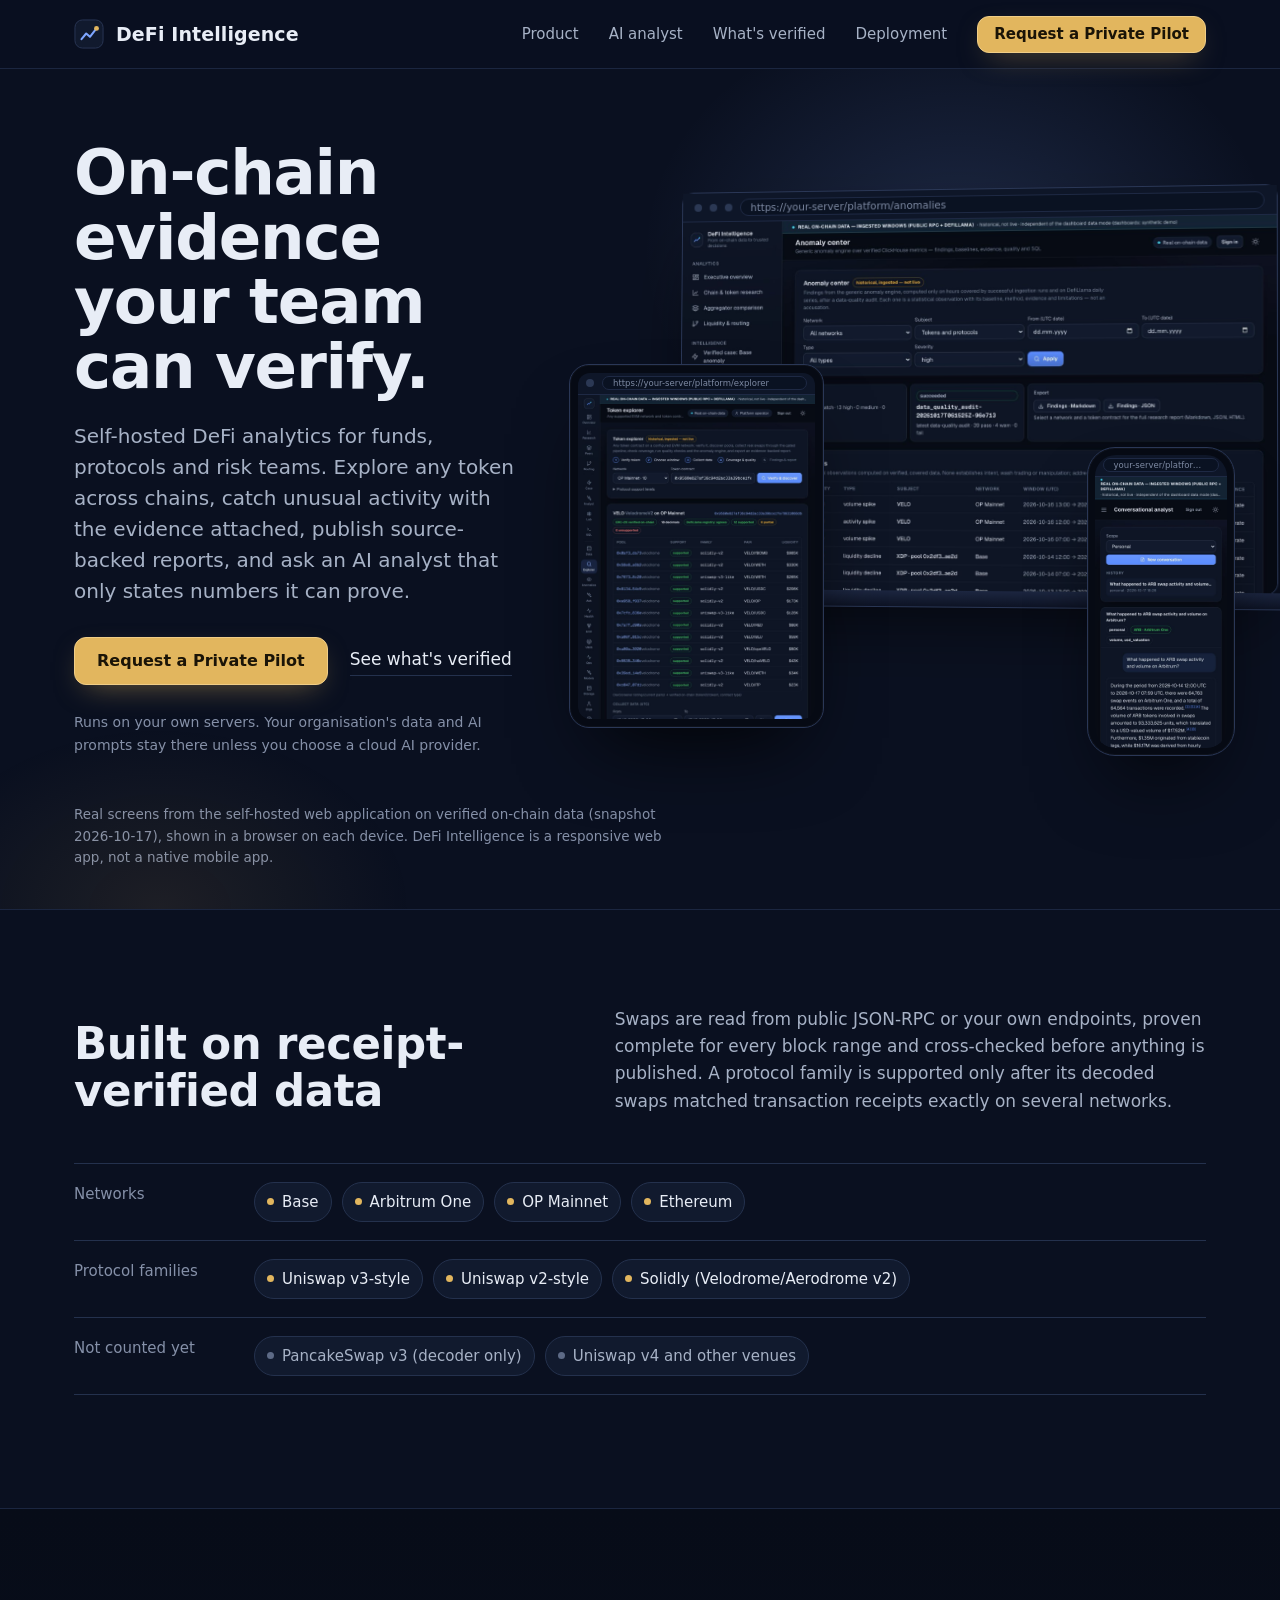
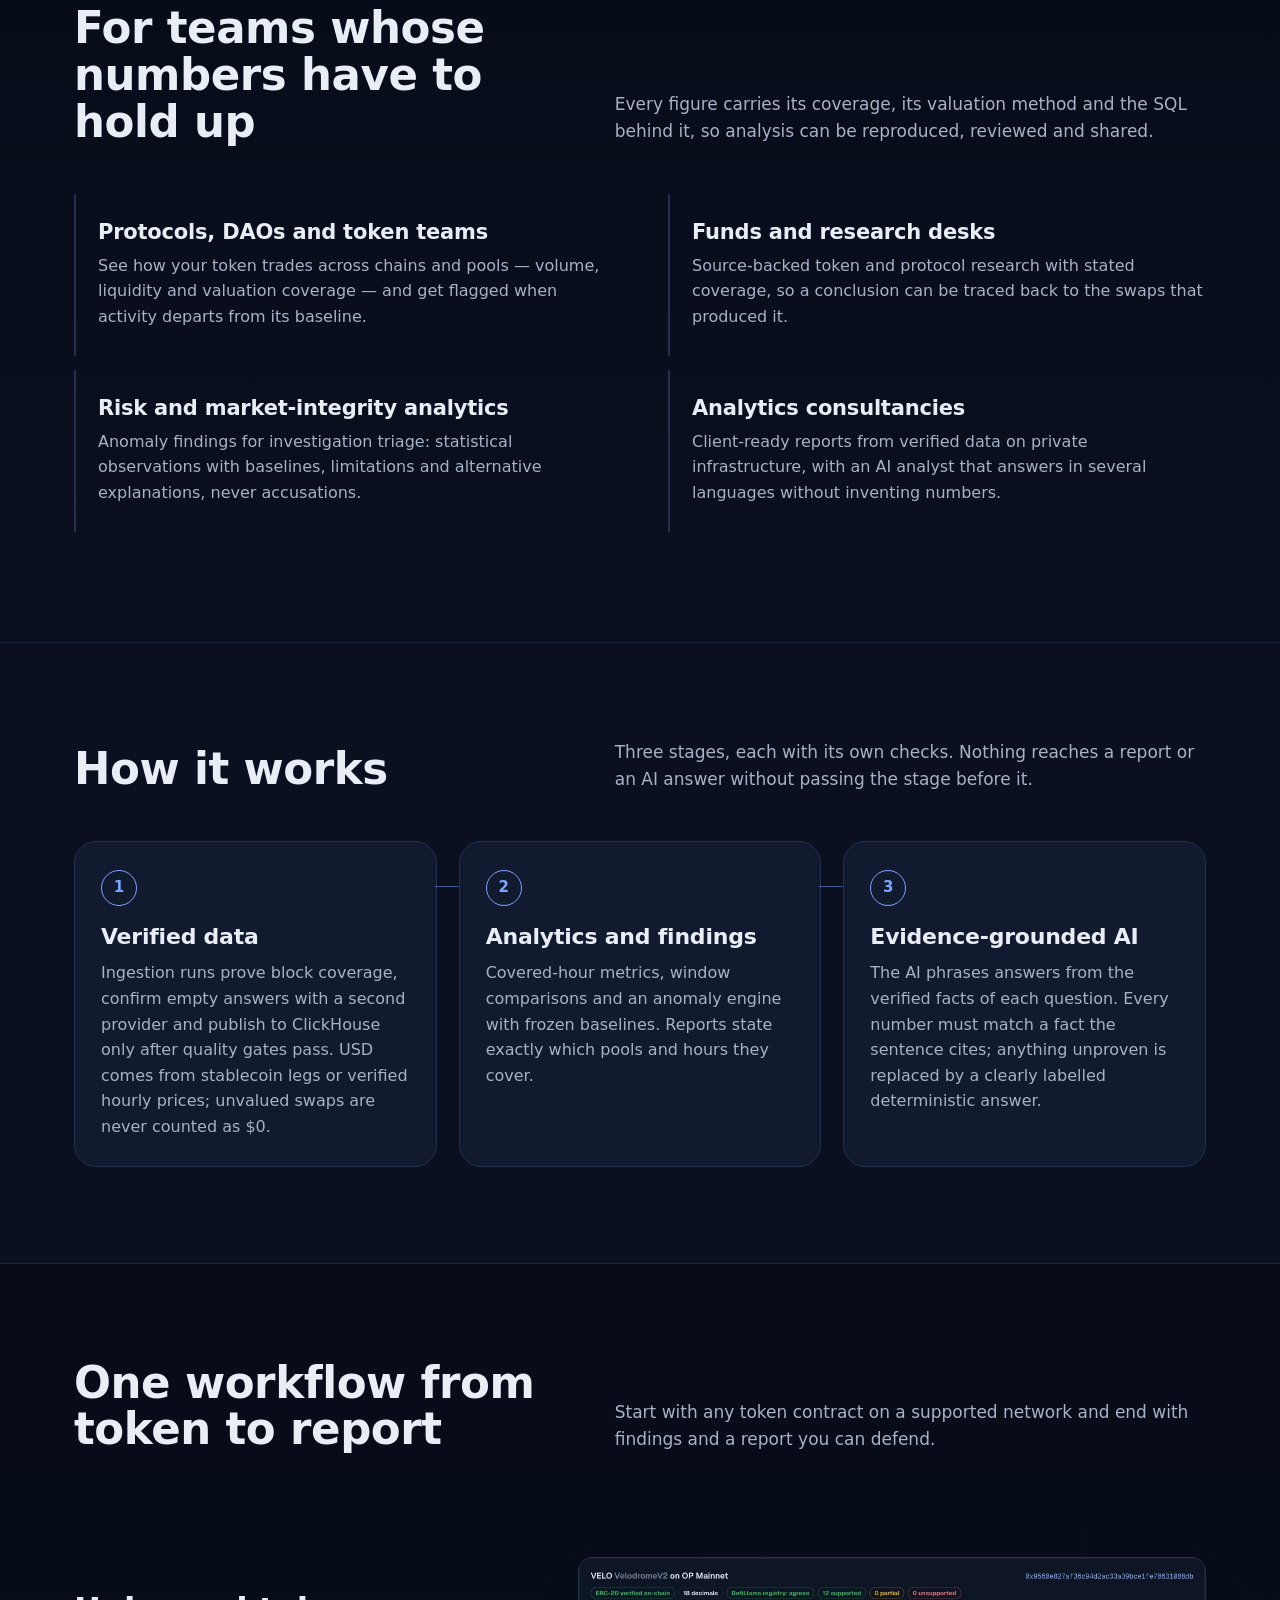
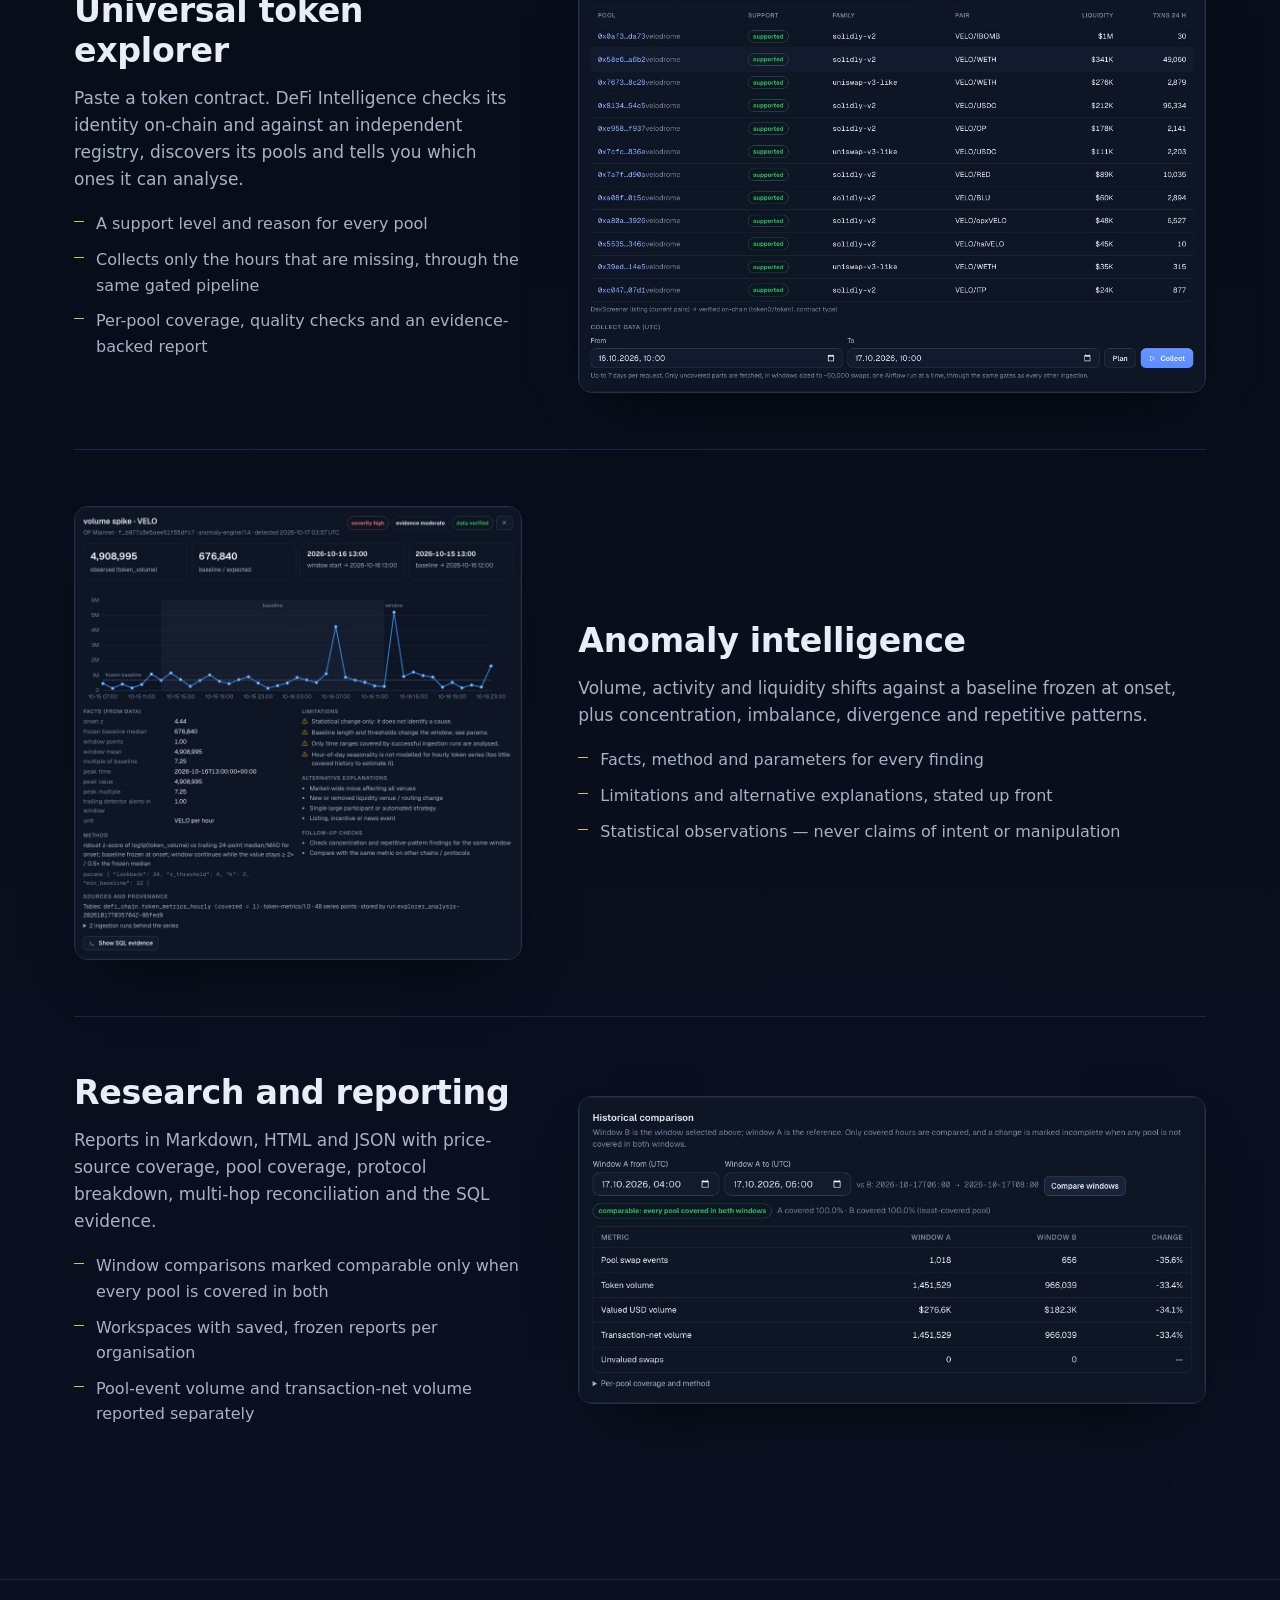
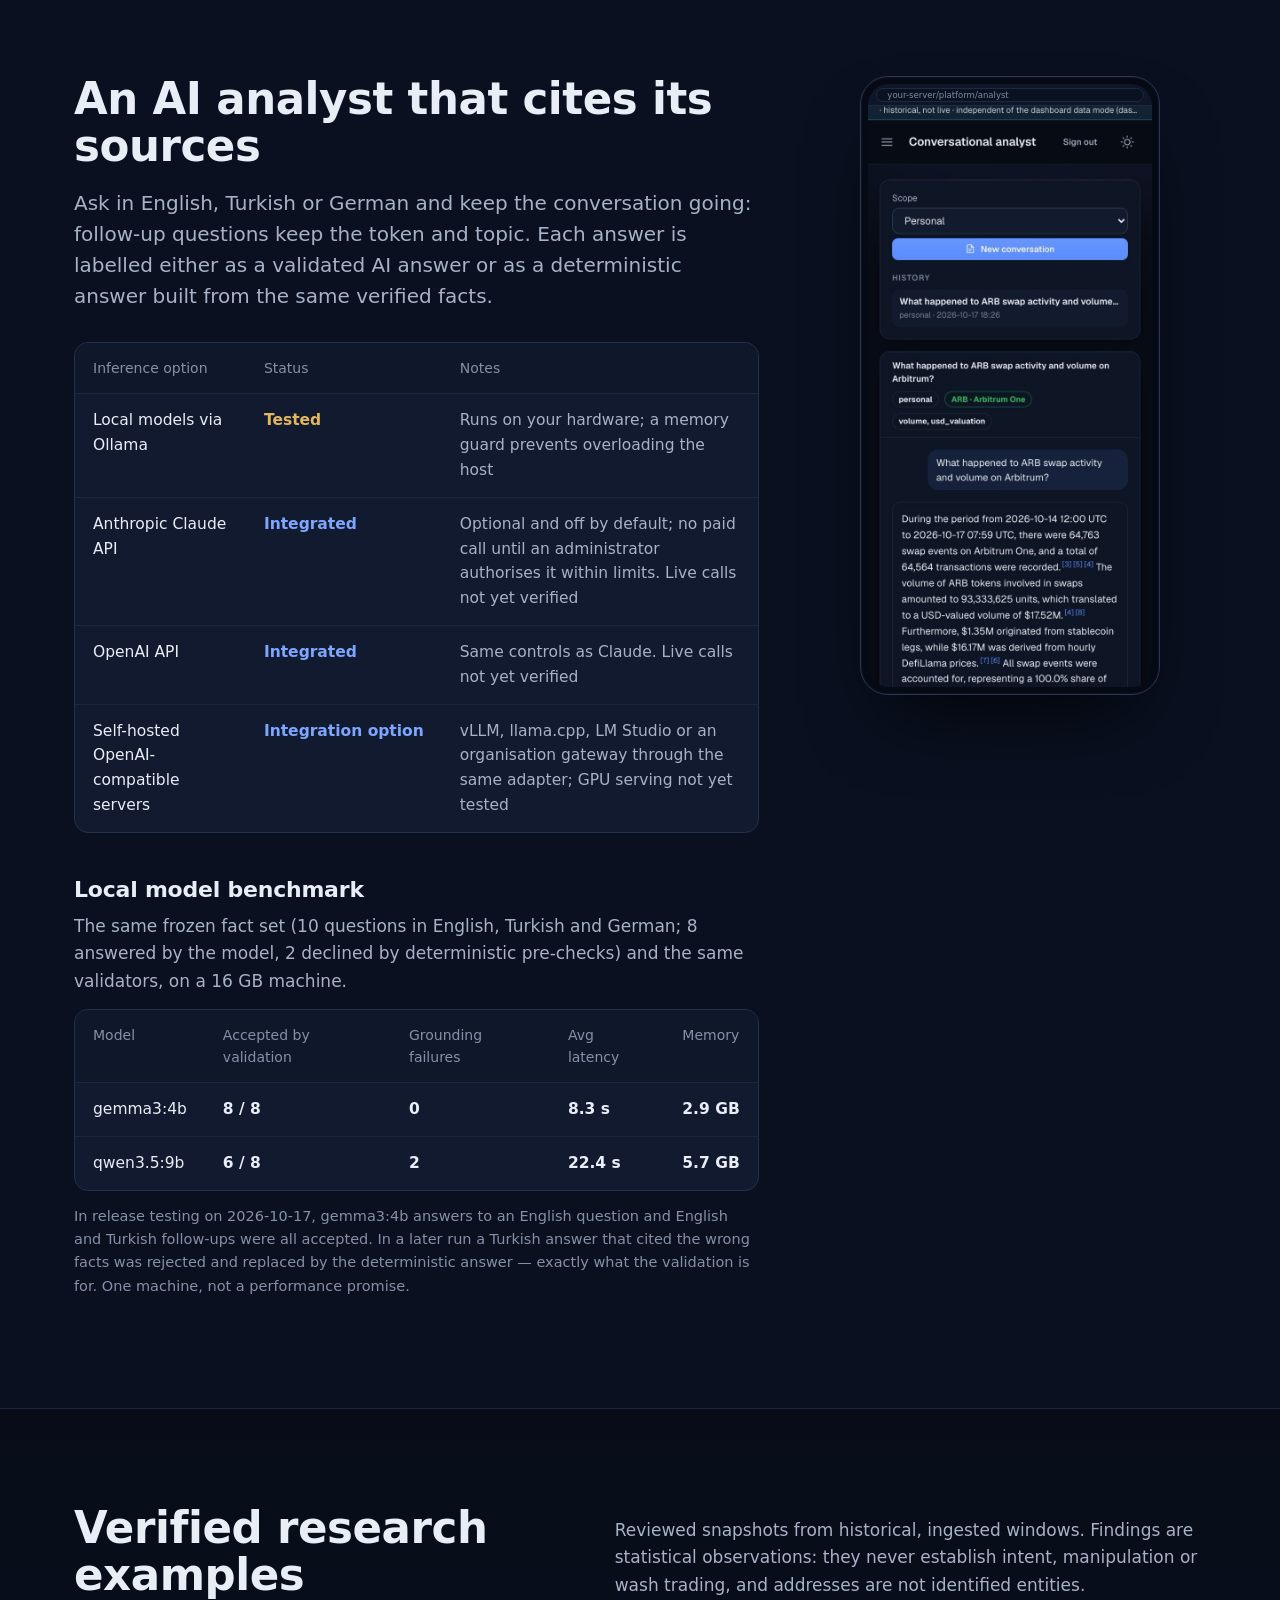
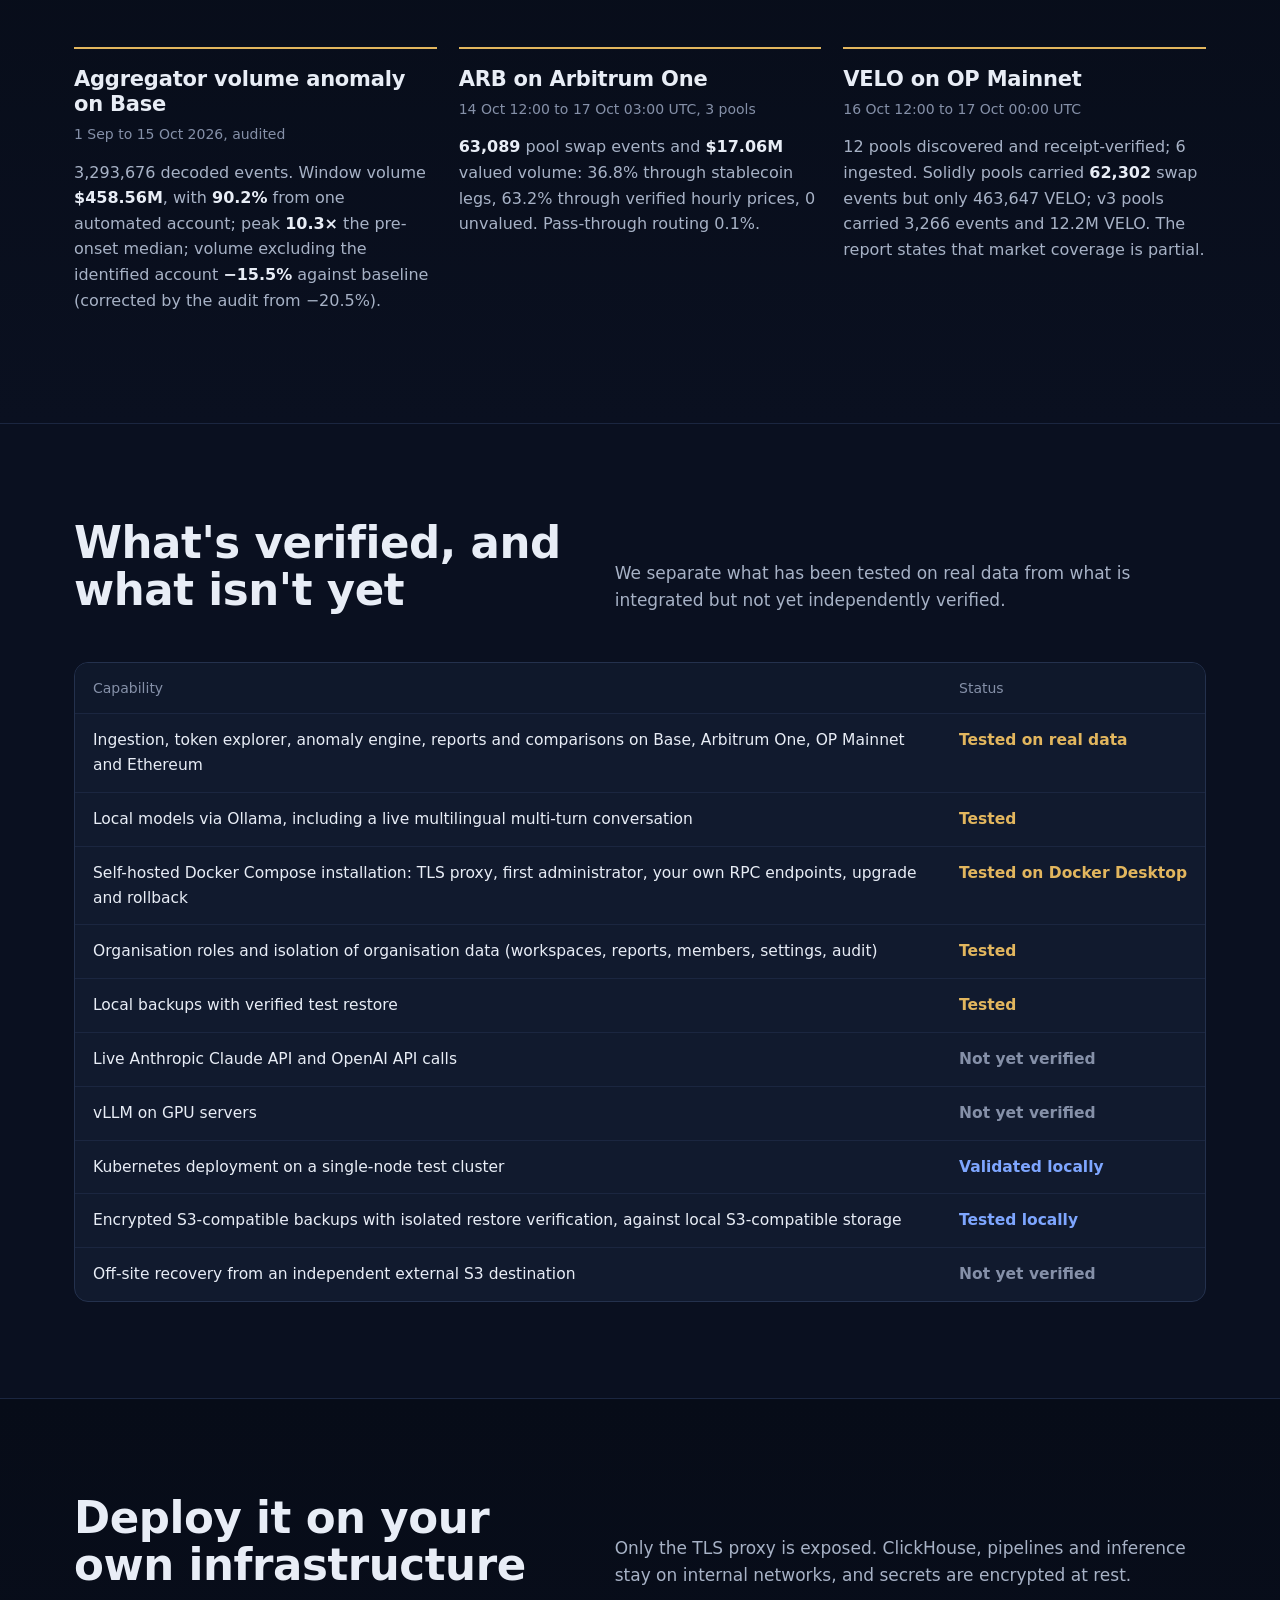
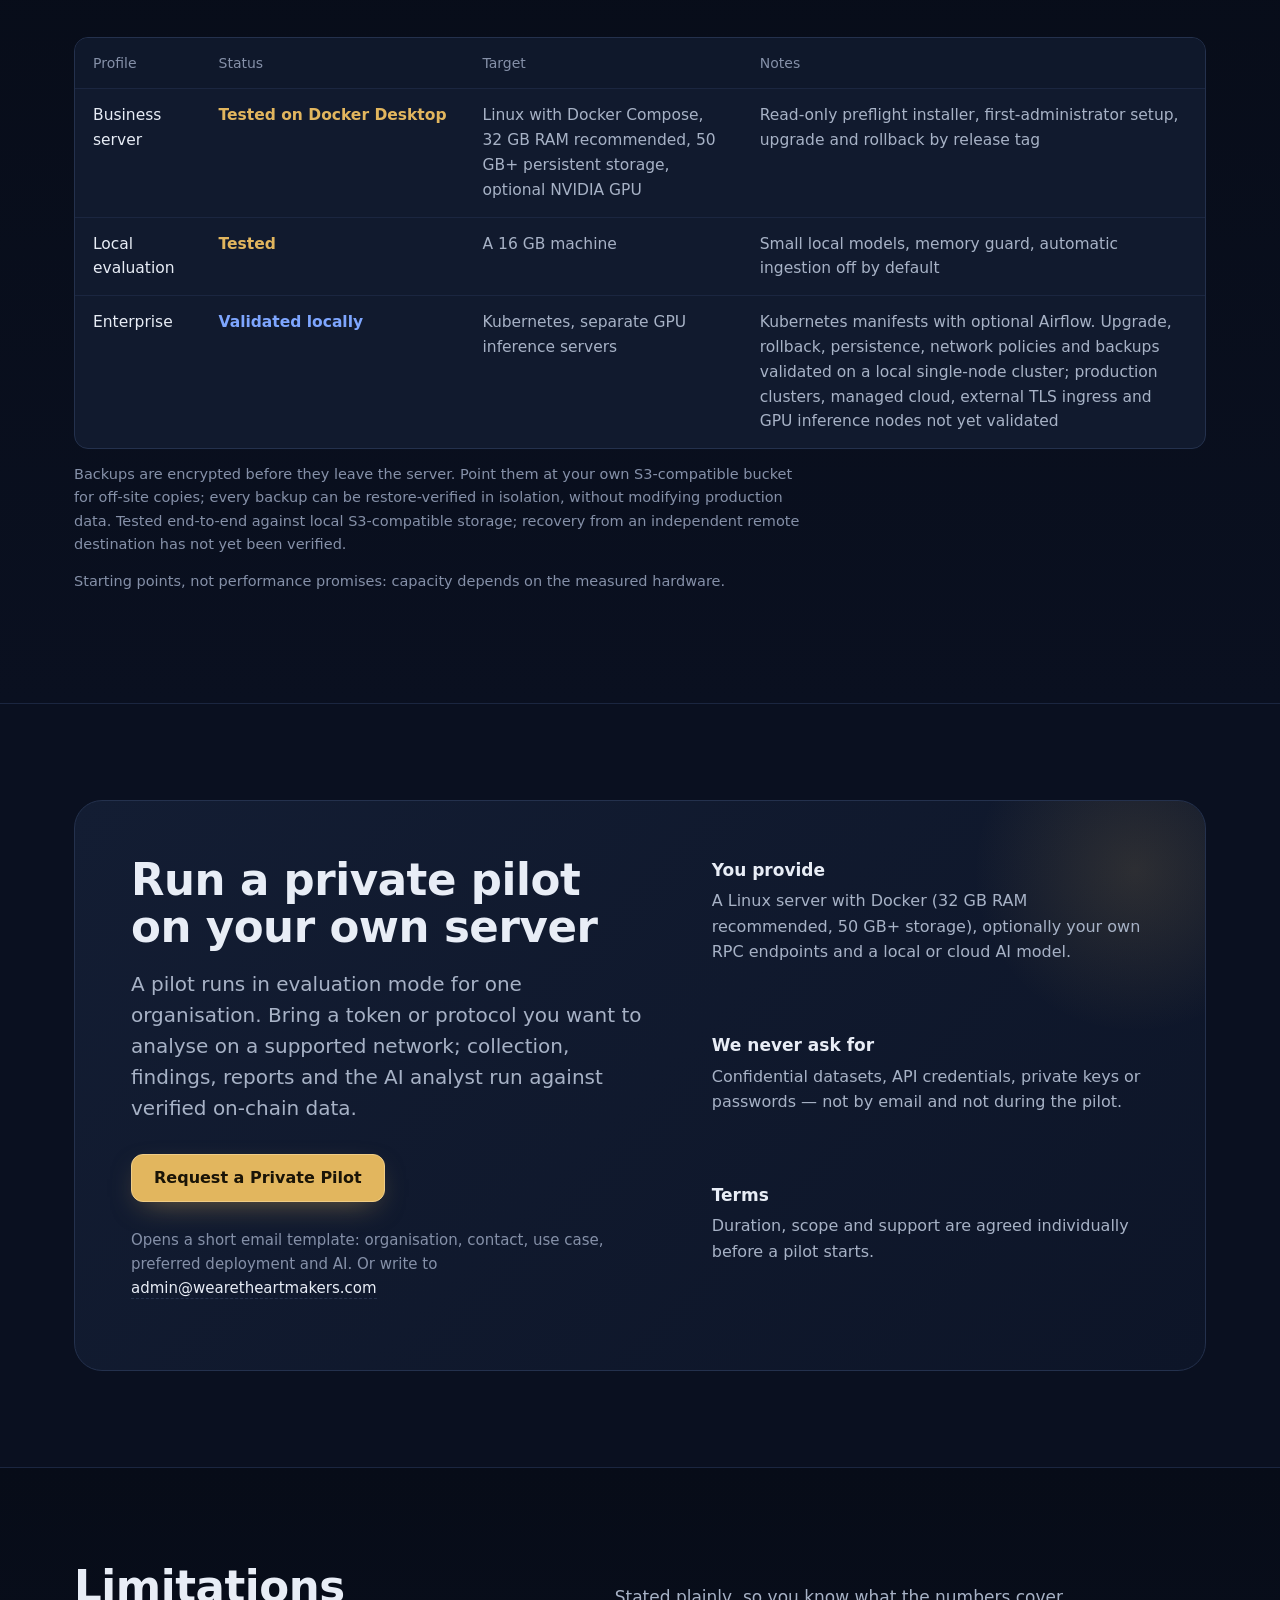
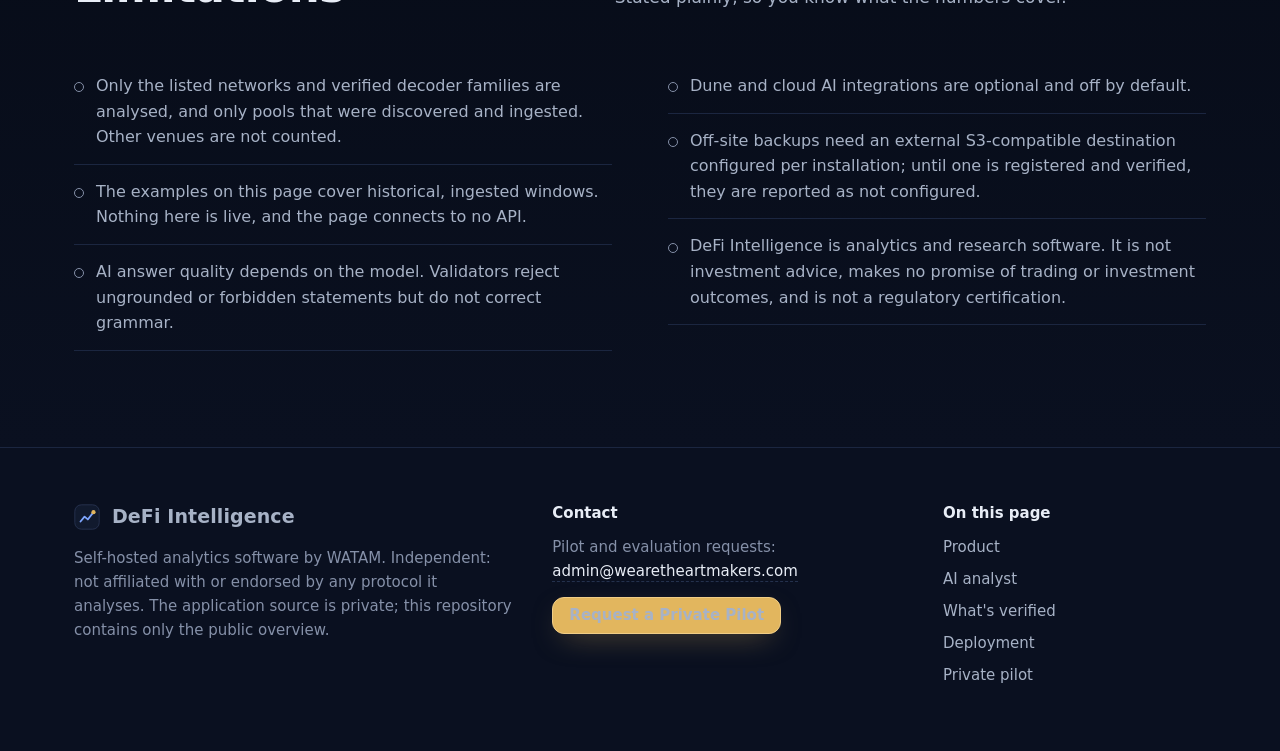
==== index.html @ eaf0d947 "Showcase: Kubernetes and S3 backup status from verified tests (#4) Showcase: Kubernetes and S3 backu" ====
<!doctype html>
<html lang="en">
<head>
<meta charset="utf-8">
<meta name="viewport" content="width=device-width, initial-scale=1, viewport-fit=cover">
<title>DeFi Intelligence</title>
<meta name="description" content="DeFi Intelligence — self-hosted multi-chain DeFi analytics and evidence-grounded AI research: token exploration, anomaly detection, reporting and private AI integration.">
<meta name="color-scheme" content="dark">
<meta name="theme-color" content="#0A1020">
<link rel="icon" href="assets/img/favicon.svg" type="image/svg+xml">
<link rel="preload" href="assets/fonts/ibm-plex-sans-latin.woff2" as="font" type="font/woff2" crossorigin>
<link rel="preload" href="assets/fonts/ibm-plex-sans-condensed-600-latin.woff2" as="font" type="font/woff2" crossorigin>
<style>
@font-face{font-family:"Plex Sans";font-style:normal;font-weight:300 700;font-display:swap;src:url(assets/fonts/ibm-plex-sans-latin.woff2) format("woff2");unicode-range:U+0000-00FF,U+0131,U+0152-0153,U+02BB-02BC,U+02C6,U+02DA,U+02DC,U+0304,U+0308,U+0329,U+2000-206F,U+20AC,U+2122,U+2191,U+2193,U+2212,U+2215,U+FEFF,U+FFFD}
@font-face{font-family:"Plex Condensed";font-style:normal;font-weight:600;font-display:swap;src:url(assets/fonts/ibm-plex-sans-condensed-600-latin.woff2) format("woff2");unicode-range:U+0000-00FF,U+0131,U+0152-0153,U+02BB-02BC,U+02C6,U+02DA,U+02DC,U+0304,U+0308,U+0329,U+2000-206F,U+20AC,U+2122,U+2191,U+2193,U+2212,U+2215,U+FEFF,U+FFFD}
:root{
  --night:#0A1020; --deep:#070C18; --surface:#111A2E; --raised:#17223B; --line:#24314D; --line-soft:#1B2640;
  --ink:#E8EDF6; --ink-2:#A7B2C6; --ink-3:#8590A8;
  --blue:#7EA6FF; --brass:#E2B65E; --brass-ink:#1A1407; --amber:#E7A951;
  --display:"Plex Condensed","Plex Sans",system-ui,sans-serif; --text:"Plex Sans",system-ui,-apple-system,"Segoe UI",sans-serif;
  --r-sm:8px; --r-md:14px; --r-lg:22px; --wrap:1180px;
  color-scheme:dark;
}
*{box-sizing:border-box}
html{scroll-behavior:smooth;-webkit-text-size-adjust:100%}
body{margin:0;background:var(--night);color:var(--ink);font:400 17px/1.6 var(--text);font-feature-settings:"tnum" 1;-webkit-font-smoothing:antialiased}
img{max-width:100%;height:auto;display:block}
a{color:var(--blue);text-underline-offset:3px}
a:hover{color:#A9C3FF}
:focus-visible{outline:3px solid var(--blue);outline-offset:3px;border-radius:6px}
.wrap{max-width:var(--wrap);margin:0 auto;padding:0 24px}
.skip{position:absolute;left:-999px;top:12px;background:var(--brass);color:var(--brass-ink);padding:8px 14px;border-radius:var(--r-sm);font-weight:600;z-index:20}
.skip:focus{left:12px}
h1,h2,h3{font-family:var(--display);font-weight:600;letter-spacing:-.01em;margin:0;color:var(--ink)}
h1{font-size:clamp(40px,4.9vw,68px);line-height:1.03;letter-spacing:-.02em;max-width:15ch}
h2{font-size:clamp(30px,3.4vw,44px);line-height:1.08;max-width:22ch}
h3{font-size:22px;line-height:1.2}
p{margin:0 0 14px;color:var(--ink-2)}
.lede{font-size:clamp(18px,1.6vw,20px);line-height:1.55;max-width:58ch;color:var(--ink-2)}
.btn{display:inline-flex;align-items:center;gap:10px;font:600 16px/1 var(--text);padding:15px 22px;border-radius:12px;text-decoration:none;background:var(--brass);color:var(--brass-ink);border:1px solid #F0CD86;box-shadow:0 10px 30px -12px rgba(226,182,94,.55);transition:transform .15s ease,box-shadow .15s ease,background .15s ease}
.btn:hover{color:var(--brass-ink);background:#ECC575;transform:translateY(-1px);box-shadow:0 14px 34px -12px rgba(226,182,94,.7)}
.btn-quiet{background:transparent;color:var(--ink);border:1px solid var(--line);box-shadow:none}
.btn-quiet:hover{background:var(--surface);color:var(--ink);box-shadow:none}
.btn-sm{padding:10px 16px;font-size:15px}

/* header */
.top{position:sticky;top:0;z-index:10;background:rgba(10,16,32,.82);backdrop-filter:saturate(140%) blur(12px);-webkit-backdrop-filter:saturate(140%) blur(12px);border-bottom:1px solid var(--line-soft)}
.top .wrap{display:flex;align-items:center;justify-content:space-between;gap:20px;height:68px}
.brand{display:flex;align-items:center;gap:12px;color:var(--ink);text-decoration:none;font:600 19px/1 var(--display);letter-spacing:.005em}
.brand svg{flex:none}
.nav{display:flex;align-items:center;gap:30px}
.nav a{color:var(--ink-2);text-decoration:none;font-size:15px}
.nav a:hover{color:var(--ink)}
.nav a.btn,.nav a.btn:hover,.menu .panel a.btn,.menu .panel a.btn:hover{color:var(--brass-ink)}
.menu{display:none;position:relative}
.menu summary{list-style:none;cursor:pointer;display:flex;align-items:center;gap:8px;padding:9px 12px;border:1px solid var(--line);border-radius:10px;color:var(--ink);font-size:15px}
.menu summary::-webkit-details-marker{display:none}
.menu[open] summary{background:var(--surface)}
.menu .panel{position:absolute;right:0;top:calc(100% + 10px);min-width:230px;background:var(--surface);border:1px solid var(--line);border-radius:var(--r-md);padding:10px;display:grid;gap:2px;box-shadow:0 24px 48px -20px rgba(0,0,0,.7)}
.menu .panel a{padding:11px 12px;border-radius:10px;color:var(--ink);text-decoration:none}
.menu .panel a:hover{background:var(--raised)}
.menu .panel .btn{justify-content:center;margin-top:6px}

/* hero */
.hero{position:relative;overflow:hidden;padding:72px 0 40px}
.hero::before{content:"";position:absolute;inset:-20% -10% auto auto;width:900px;height:700px;background:radial-gradient(closest-side,rgba(126,166,255,.16),transparent 70%);pointer-events:none}
.hero::after{content:"";position:absolute;left:-200px;bottom:-260px;width:720px;height:520px;background:radial-gradient(closest-side,rgba(226,182,94,.09),transparent 70%);pointer-events:none}
.hero-grid{position:relative;display:grid;grid-template-columns:minmax(0,5fr) minmax(0,7fr);gap:40px;align-items:center}
@media (min-width:1101px){.stage{width:calc(100% + 72px);margin-right:-72px}}
.hero .lede{margin-top:22px}
.actions{display:flex;flex-wrap:wrap;align-items:center;gap:14px 22px;margin-top:30px}
.actions a.link{color:var(--ink);font-weight:500;text-decoration:none;border-bottom:1px solid var(--line);padding-bottom:2px}
.actions a.link:hover{border-color:var(--blue)}
.assure{margin-top:26px;font-size:14px;color:var(--ink-3);max-width:52ch}

/* device stage */
.stage{position:relative;aspect-ratio:1.25/1;perspective:2200px}
.dev{position:absolute;background:#0B1120;border:1px solid #2A3756;box-shadow:0 40px 80px -30px rgba(0,0,0,.85),0 0 0 1px rgba(255,255,255,.03) inset}
.dev img{width:100%;height:100%;object-fit:cover;object-position:top left;border-radius:inherit}
.bar{display:flex;align-items:center;gap:8px;height:30px;padding:0 12px;background:#0E1628;border-bottom:1px solid #1E2944}
.bar i{width:8px;height:8px;border-radius:50%;background:#2B3854;flex:none}
.url{flex:1;min-width:0;height:18px;border-radius:9px;background:#0A1222;border:1px solid #1E2944;color:#7D89A2;font:500 10.5px/16px var(--text);padding:0 10px;white-space:nowrap;overflow:hidden;text-overflow:ellipsis}
.laptop{right:0;top:2%;width:86%;border-radius:12px;transform:rotateY(-7deg) rotateX(2deg);transform-origin:right center}
.laptop .screen{aspect-ratio:16/10;overflow:hidden;border-radius:0 0 11px 11px}
.laptop::after{content:"";position:absolute;left:-4%;right:-4%;bottom:-16px;height:16px;border-radius:0 0 18px 18px;background:linear-gradient(#1C2640,#0D1324);border:1px solid #2A3756;border-top:none}
.tablet{left:0;bottom:2%;width:36%;border-radius:20px;padding:8px;background:#060A14}
.tablet .bar,.phone .bar{height:22px;border-radius:12px 12px 0 0;padding:0 8px}
.tablet .bar .url,.phone .bar .url{font-size:8.5px;height:14px;line-height:12px}
.tablet .screen{aspect-ratio:3/4.1;overflow:hidden;border-radius:0 0 12px 12px}
.phone{right:6%;bottom:-3%;width:21%;border-radius:28px;padding:7px;background:#060A14}
.phone .screen{aspect-ratio:9/18.4;overflow:hidden;border-radius:0 0 20px 20px}
.phone .bar{border-radius:21px 21px 0 0}
.stage-note{margin:34px 0 0;font-size:13.5px;color:var(--ink-3);max-width:70ch}
@media (prefers-reduced-motion:no-preference){
  .dev{animation:settle .9s cubic-bezier(.2,.7,.2,1) both}
  .laptop{animation-name:settle-laptop}
  .tablet{animation-delay:.18s}
  .phone{animation-delay:.32s}
  @keyframes settle{from{opacity:0;translate:0 26px}to{opacity:1;translate:0 0}}
  @keyframes settle-laptop{from{opacity:0;translate:0 18px}to{opacity:1;translate:0 0}}
}

/* bands */
section{scroll-margin-top:84px}
.band{padding:96px 0;border-top:1px solid var(--line-soft)}
.band.alt{background:linear-gradient(180deg,var(--deep),var(--night))}
.intro{display:grid;grid-template-columns:minmax(0,5fr) minmax(0,6fr);gap:48px;align-items:end;margin-bottom:48px}
.intro p{margin:0}

/* coverage ledger */
.ledger{display:grid;grid-template-columns:180px 1fr;border-top:1px solid var(--line);margin-top:28px}
.ledger dt,.ledger dd{margin:0;padding:18px 0;border-bottom:1px solid var(--line)}
.ledger dt{color:var(--ink-3);font-size:15px}
.ledger dd{display:flex;flex-wrap:wrap;gap:8px 10px}
.tag{display:inline-flex;align-items:center;gap:8px;padding:7px 12px;border-radius:999px;background:var(--surface);border:1px solid var(--line);color:var(--ink);font-size:15px}
.tag .dot{width:7px;height:7px;border-radius:50%;background:var(--brass)}
.tag.muted{color:var(--ink-2)} .tag.muted .dot{background:#5D6A86}

/* audiences */
.aud{display:grid;grid-template-columns:repeat(2,minmax(0,1fr));gap:0 56px}
.aud div{padding:26px 0 26px 22px;border-left:2px solid var(--line);margin-bottom:14px}
.aud div:hover{border-left-color:var(--blue)}
.aud h3{font-size:21px;margin-bottom:8px}
.aud p{margin:0;font-size:16px}

/* pipeline (a real sequence) */
.pipe{display:grid;grid-template-columns:repeat(3,minmax(0,1fr));gap:22px;counter-reset:step;position:relative;margin:0;padding:0}
.pipe li{list-style:none;background:var(--surface);border:1px solid var(--line);border-radius:var(--r-lg);padding:28px 26px 26px;position:relative}
.pipe li::before{counter-increment:step;content:counter(step);display:grid;place-items:center;width:34px;height:34px;border-radius:50%;border:1px solid var(--blue);color:var(--blue);font:600 15px/1 var(--text);margin-bottom:18px}
.pipe li:not(:last-child)::after{content:"";position:absolute;top:44px;right:-23px;width:24px;height:1px;background:var(--blue);opacity:.5}
.pipe h3{margin-bottom:10px}
.pipe p{margin:0;font-size:16px}

/* feature rows */
.feature{display:grid;grid-template-columns:minmax(0,5fr) minmax(0,7fr);gap:56px;align-items:center;padding:56px 0}
.feature + .feature{border-top:1px solid var(--line-soft)}
.feature.flip .copy{order:2}
.feature h3{font-size:clamp(26px,2.6vw,34px);margin-bottom:14px}
.feature ul{margin:18px 0 0;padding:0;list-style:none;display:grid;gap:10px}
.feature li{position:relative;padding-left:22px;color:var(--ink-2);font-size:16px}
.feature li::before{content:"";position:absolute;left:0;top:.62em;width:10px;height:1px;background:var(--brass)}
.shot{border-radius:var(--r-md);overflow:hidden;border:1px solid var(--line);background:var(--surface);box-shadow:0 30px 60px -32px rgba(0,0,0,.8)}
figure{margin:0}
figcaption{font-size:14px;color:var(--ink-3);margin-top:12px}

/* AI */
.ai-grid{display:grid;grid-template-columns:minmax(0,7fr) minmax(0,4fr);gap:56px;align-items:start}
.ai-phone{max-width:300px;justify-self:center}
.ai-phone .dev{position:relative;inset:auto;width:100%;transform:none}
.ai-phone .screen img{object-position:bottom center}

/* tables */
.tw{overflow-x:auto;border:1px solid var(--line);border-radius:var(--r-md);background:var(--surface)}
table{width:100%;border-collapse:collapse;font-size:15.5px}
th,td{text-align:left;padding:14px 18px;border-bottom:1px solid var(--line-soft);vertical-align:top}
tr:last-child td{border-bottom:none}
th{color:var(--ink-3);font-weight:500;font-size:14px;background:#0F182B}
td{color:var(--ink-2)} td:first-child{color:var(--ink)}
.num{font-variant-numeric:tabular-nums;color:var(--ink);font-weight:600}
.st{white-space:nowrap;font-weight:600}
.st.ok{color:var(--brass)} .st.part{color:var(--blue)} .st.no{color:var(--ink-3)}
.note{font-size:14.5px;color:var(--ink-3);margin-top:14px;max-width:80ch}

/* research cases */
.cases{display:grid;grid-template-columns:repeat(3,minmax(0,1fr));gap:22px}
.case{border-top:2px solid var(--brass);padding-top:18px}
.case h3{font-size:21px;margin-bottom:6px}
.case .when{font-size:14px;color:var(--ink-3);margin-bottom:14px}
.case p{font-size:16px}

/* pilot */
.pilot{display:grid;grid-template-columns:minmax(0,6fr) minmax(0,5fr);gap:56px;background:linear-gradient(135deg,#131D33,#0D1528);border:1px solid var(--line);border-radius:28px;padding:56px;position:relative;overflow:hidden}
.pilot::before{content:"";position:absolute;right:-160px;top:-160px;width:460px;height:460px;background:radial-gradient(closest-side,rgba(226,182,94,.14),transparent 70%)}
.pilot h2{max-width:16ch}
.pilot .list{margin:0;padding:0;list-style:none;display:grid;gap:18px;position:relative}
.pilot .list b{display:block;color:var(--ink);font-weight:600;margin-bottom:4px}
.pilot .list p{margin:0;font-size:16px}
.contact{margin-top:26px;font-size:15px;color:var(--ink-3)}
.email{color:var(--ink);font-weight:500;user-select:all;-webkit-user-select:all;border-bottom:1px dashed var(--line);padding-bottom:1px}

/* limits + footer */
.limits{columns:2 380px;column-gap:56px;margin:0;padding:0;list-style:none}
.limits li{break-inside:avoid;padding:14px 0 14px 22px;position:relative;color:var(--ink-2);font-size:16px;border-bottom:1px solid var(--line-soft)}
.limits li::before{content:"";position:absolute;left:0;top:1.45em;width:8px;height:8px;border:1px solid var(--ink-3);border-radius:50%}
footer{border-top:1px solid var(--line-soft);padding:56px 0 64px;color:var(--ink-3);font-size:15px}
.foot{display:grid;grid-template-columns:minmax(0,5fr) minmax(0,4fr) minmax(0,3fr);gap:40px}
.foot h4{font:600 15px/1.3 var(--text);color:var(--ink);margin:0 0 12px}
.foot p{color:var(--ink-3);font-size:15px}
.foot ul{list-style:none;margin:0;padding:0;display:grid;gap:8px}
.foot a{color:var(--ink-2);text-decoration:none} .foot a:hover{color:var(--ink)}

/* responsive */
@media (max-width:1100px){
  .hero-grid{grid-template-columns:minmax(0,1fr);gap:56px}
  h1{max-width:16ch}
  .stage{max-width:880px;margin:0 auto;width:100%}
  .intro{grid-template-columns:minmax(0,1fr);gap:18px}
  .feature,.feature.flip{grid-template-columns:minmax(0,1fr);gap:28px}
  .feature.flip .copy{order:0}
  .ai-grid{grid-template-columns:minmax(0,1fr)}
  .pilot{grid-template-columns:minmax(0,1fr);padding:40px}
  .foot{grid-template-columns:repeat(2,minmax(0,1fr))}
}
@media (max-width:860px){
  .nav{display:none} .menu{display:block}
  .pipe{grid-template-columns:minmax(0,1fr)} .pipe li:not(:last-child)::after{display:none}
  .cases{grid-template-columns:minmax(0,1fr)}
  .aud{grid-template-columns:minmax(0,1fr)}
  .band{padding:72px 0}
}
@media (max-width:620px){
  body{font-size:16px}
  .wrap{padding:0 18px}
  .hero{padding:44px 0 24px}
  .stage{aspect-ratio:1/1.02}
  .laptop{width:100%;top:0;transform:none}
  .laptop::after{bottom:-10px;height:10px}
  .tablet{width:46%;bottom:0;left:0}
  .phone{width:30%;right:2%;bottom:-2%}
  .bar{height:22px} .url{font-size:8.5px;height:14px;line-height:12px}
  .tablet .bar,.phone .bar{height:16px} .tablet .url,.phone .url{display:none}
  .ledger{grid-template-columns:minmax(0,1fr)} .ledger dt{padding-bottom:0;border-bottom:none}
  .pilot{padding:28px 22px;border-radius:22px}
  .foot{grid-template-columns:minmax(0,1fr)}
  th,td{padding:12px 14px}
  .btn{width:100%;justify-content:center}
  .actions a.link{margin:0 auto}
}
@media (prefers-reduced-motion:reduce){html{scroll-behavior:auto}.btn{transition:none}}
</style>
</head>
<body>
<a class="skip" href="#main">Skip to content</a>
<header class="top">
  <div class="wrap">
    <a class="brand" href="#top" aria-label="DeFi Intelligence, back to top">
      <svg width="30" height="30" viewBox="0 0 32 32" aria-hidden="true"><rect x="1" y="1" width="30" height="30" rx="8" fill="#111A2E" stroke="#2A3756"/><path d="M8 21.5l5-6 4 3.5 7-9" fill="none" stroke="#7EA6FF" stroke-width="2.2" stroke-linecap="round" stroke-linejoin="round"/><circle cx="24" cy="10" r="2.6" fill="#E2B65E"/></svg>
      DeFi Intelligence
    </a>
    <nav class="nav" aria-label="Main">
      <a href="#product">Product</a>
      <a href="#ai">AI analyst</a>
      <a href="#status">What's verified</a>
      <a href="#deploy">Deployment</a>
      <a class="btn btn-sm" href="mailto:admin@wearetheartmakers.com?subject=DeFi%20Intelligence%20%E2%80%94%20Private%20Pilot%20Request&amp;body=Company%20%2F%20Organization%3A%0AContact%20person%3A%0ABusiness%20email%3A%0AIntended%20use%20case%3A%0APreferred%20deployment%3A%20Self-hosted%20%2F%20Private%20Server%20%2F%20Enterprise%0APreferred%20AI%3A%20Local%20Models%20%2F%20Claude%20API%20%2F%20OpenAI%20API%20%2F%20Customer-Hosted%0AAdditional%20requirements%3A%0A%0A%28Please%20do%20not%20include%20confidential%20datasets%2C%20API%20credentials%2C%20private%20keys%20or%20passwords.%29%0A">Request a Private Pilot</a>
    </nav>
    <details class="menu">
      <summary aria-label="Open menu"><svg width="18" height="18" viewBox="0 0 24 24" aria-hidden="true"><path d="M4 7h16M4 12h16M4 17h16" stroke="currentColor" stroke-width="2" stroke-linecap="round"/></svg>Menu</summary>
      <div class="panel">
        <a href="#product">Product</a>
        <a href="#ai">AI analyst</a>
        <a href="#status">What's verified</a>
        <a href="#deploy">Deployment</a>
        <a class="btn btn-sm" href="mailto:admin@wearetheartmakers.com?subject=DeFi%20Intelligence%20%E2%80%94%20Private%20Pilot%20Request&amp;body=Company%20%2F%20Organization%3A%0AContact%20person%3A%0ABusiness%20email%3A%0AIntended%20use%20case%3A%0APreferred%20deployment%3A%20Self-hosted%20%2F%20Private%20Server%20%2F%20Enterprise%0APreferred%20AI%3A%20Local%20Models%20%2F%20Claude%20API%20%2F%20OpenAI%20API%20%2F%20Customer-Hosted%0AAdditional%20requirements%3A%0A%0A%28Please%20do%20not%20include%20confidential%20datasets%2C%20API%20credentials%2C%20private%20keys%20or%20passwords.%29%0A">Request a Private Pilot</a>
      </div>
    </details>
  </div>
</header>

<main id="main">
<section class="hero" id="top">
  <div class="wrap hero-grid">
    <div>
      <h1>On-chain evidence your team can verify.</h1>
      <p class="lede">Self-hosted DeFi analytics for funds, protocols and risk teams. Explore any token across chains, catch unusual activity with the evidence attached, publish source-backed reports, and ask an AI analyst that only states numbers it can prove.</p>
      <div class="actions">
        <a class="btn" href="mailto:admin@wearetheartmakers.com?subject=DeFi%20Intelligence%20%E2%80%94%20Private%20Pilot%20Request&amp;body=Company%20%2F%20Organization%3A%0AContact%20person%3A%0ABusiness%20email%3A%0AIntended%20use%20case%3A%0APreferred%20deployment%3A%20Self-hosted%20%2F%20Private%20Server%20%2F%20Enterprise%0APreferred%20AI%3A%20Local%20Models%20%2F%20Claude%20API%20%2F%20OpenAI%20API%20%2F%20Customer-Hosted%0AAdditional%20requirements%3A%0A%0A%28Please%20do%20not%20include%20confidential%20datasets%2C%20API%20credentials%2C%20private%20keys%20or%20passwords.%29%0A">Request a Private Pilot</a>
        <a class="link" href="#status">See what's verified</a>
      </div>
      <p class="assure">Runs on your own servers. Your organisation's data and AI prompts stay there unless you choose a cloud AI provider.</p>
    </div>
    <div>
      <div class="stage" role="group" aria-label="The DeFi Intelligence web application on a laptop, a tablet and a phone">
        <div class="dev laptop">
          <div class="bar" aria-hidden="true"><i></i><i></i><i></i><span class="url">https://your-server/platform/anomalies</span></div>
          <div class="screen"><img src="assets/img/devices/desktop-anomaly-center.jpg" width="1600" height="1000" fetchpriority="high" alt="Anomaly center in a desktop browser: high-severity findings for VELO, XDP and other subjects with network, window, observed-to-baseline ratio and evidence strength"></div>
        </div>
        <div class="dev tablet">
          <div class="bar" aria-hidden="true"><i></i><span class="url">https://your-server/platform/explorer</span></div>
          <div class="screen"><img src="assets/img/devices/tablet-token-explorer.jpg" width="960" height="1381" alt="Token explorer on a tablet: VELO on OP Mainnet verified on-chain, with twelve pools each marked supported"></div>
        </div>
        <div class="dev phone">
          <div class="bar" aria-hidden="true"><span class="url">your-server/platform/analyst</span></div>
          <div class="screen"><img src="assets/img/devices/phone-ai-analyst.jpg" width="640" height="1385" alt="Conversational analyst on a phone: a question about ARB on Arbitrum answered with cited facts"></div>
        </div>
      </div>
    </div>
  </div>
  <div class="wrap"><p class="stage-note">Real screens from the self-hosted web application on verified on-chain data (snapshot 2026-10-17), shown in a browser on each device. DeFi Intelligence is a responsive web app, not a native mobile app.</p></div>
</section>

<section class="band" aria-labelledby="coverage-h">
  <div class="wrap">
    <div class="intro">
      <h2 id="coverage-h">Built on receipt-verified data</h2>
      <p>Swaps are read from public JSON-RPC or your own endpoints, proven complete for every block range and cross-checked before anything is published. A protocol family is supported only after its decoded swaps matched transaction receipts exactly on several networks.</p>
    </div>
    <dl class="ledger">
      <dt>Networks</dt>
      <dd><span class="tag"><span class="dot"></span>Base</span><span class="tag"><span class="dot"></span>Arbitrum One</span><span class="tag"><span class="dot"></span>OP Mainnet</span><span class="tag"><span class="dot"></span>Ethereum</span></dd>
      <dt>Protocol families</dt>
      <dd><span class="tag"><span class="dot"></span>Uniswap v3-style</span><span class="tag"><span class="dot"></span>Uniswap v2-style</span><span class="tag"><span class="dot"></span>Solidly (Velodrome/Aerodrome v2)</span></dd>
      <dt>Not counted yet</dt>
      <dd><span class="tag muted"><span class="dot"></span>PancakeSwap v3 (decoder only)</span><span class="tag muted"><span class="dot"></span>Uniswap v4 and other venues</span></dd>
    </dl>
  </div>
</section>

<section class="band alt" aria-labelledby="who-h">
  <div class="wrap">
    <div class="intro">
      <h2 id="who-h">For teams whose numbers have to hold up</h2>
      <p>Every figure carries its coverage, its valuation method and the SQL behind it, so analysis can be reproduced, reviewed and shared.</p>
    </div>
    <div class="aud">
      <div><h3>Protocols, DAOs and token teams</h3><p>See how your token trades across chains and pools — volume, liquidity and valuation coverage — and get flagged when activity departs from its baseline.</p></div>
      <div><h3>Funds and research desks</h3><p>Source-backed token and protocol research with stated coverage, so a conclusion can be traced back to the swaps that produced it.</p></div>
      <div><h3>Risk and market-integrity analytics</h3><p>Anomaly findings for investigation triage: statistical observations with baselines, limitations and alternative explanations, never accusations.</p></div>
      <div><h3>Analytics consultancies</h3><p>Client-ready reports from verified data on private infrastructure, with an AI analyst that answers in several languages without inventing numbers.</p></div>
    </div>
  </div>
</section>

<section class="band" aria-labelledby="how-h">
  <div class="wrap">
    <div class="intro">
      <h2 id="how-h">How it works</h2>
      <p>Three stages, each with its own checks. Nothing reaches a report or an AI answer without passing the stage before it.</p>
    </div>
    <ol class="pipe">
      <li><h3>Verified data</h3><p>Ingestion runs prove block coverage, confirm empty answers with a second provider and publish to ClickHouse only after quality gates pass. USD comes from stablecoin legs or verified hourly prices; unvalued swaps are never counted as $0.</p></li>
      <li><h3>Analytics and findings</h3><p>Covered-hour metrics, window comparisons and an anomaly engine with frozen baselines. Reports state exactly which pools and hours they cover.</p></li>
      <li><h3>Evidence-grounded AI</h3><p>The AI phrases answers from the verified facts of each question. Every number must match a fact the sentence cites; anything unproven is replaced by a clearly labelled deterministic answer.</p></li>
    </ol>
  </div>
</section>

<section class="band alt" id="product" aria-labelledby="product-h">
  <div class="wrap">
    <div class="intro">
      <h2 id="product-h">One workflow from token to report</h2>
      <p>Start with any token contract on a supported network and end with findings and a report you can defend.</p>
    </div>

    <div class="feature">
      <div class="copy">
        <h3>Universal token explorer</h3>
        <p>Paste a token contract. DeFi Intelligence checks its identity on-chain and against an independent registry, discovers its pools and tells you which ones it can analyse.</p>
        <ul>
          <li>A support level and reason for every pool</li>
          <li>Collects only the hours that are missing, through the same gated pipeline</li>
          <li>Per-pool coverage, quality checks and an evidence-backed report</li>
        </ul>
      </div>
      <figure class="shot"><img src="assets/img/explorer-pools.jpg" width="1128" height="781" loading="lazy" alt="Token explorer listing twelve VELO pools on OP Mainnet with family, pair, liquidity and a supported label for each"></figure>
    </div>

    <div class="feature flip">
      <div class="copy">
        <h3>Anomaly intelligence</h3>
        <p>Volume, activity and liquidity shifts against a baseline frozen at onset, plus concentration, imbalance, divergence and repetitive patterns.</p>
        <ul>
          <li>Facts, method and parameters for every finding</li>
          <li>Limitations and alternative explanations, stated up front</li>
          <li>Statistical observations — never claims of intent or manipulation</li>
        </ul>
      </div>
      <figure class="shot"><img src="assets/img/anomaly-finding.jpg" width="926" height="937" loading="lazy" alt="A VELO volume spike finding: chart with frozen baseline and observation window, facts, method, limitations, alternative explanations and provenance"></figure>
    </div>

    <div class="feature">
      <div class="copy">
        <h3>Research and reporting</h3>
        <p>Reports in Markdown, HTML and JSON with price-source coverage, pool coverage, protocol breakdown, multi-hop reconciliation and the SQL evidence.</p>
        <ul>
          <li>Window comparisons marked comparable only when every pool is covered in both</li>
          <li>Workspaces with saved, frozen reports per organisation</li>
          <li>Pool-event volume and transaction-net volume reported separately</li>
        </ul>
      </div>
      <figure class="shot"><img src="assets/img/explorer-comparison.jpg" width="968" height="474" loading="lazy" alt="Historical comparison of two ARB windows on Arbitrum One, both fully covered, with swap events, token volume, valued USD volume and changes"></figure>
    </div>
  </div>
</section>

<section class="band" id="ai" aria-labelledby="ai-h">
  <div class="wrap">
    <div class="ai-grid">
      <div>
        <h2 id="ai-h">An AI analyst that cites its sources</h2>
        <p class="lede" style="margin-top:18px">Ask in English, Turkish or German and keep the conversation going: follow-up questions keep the token and topic. Each answer is labelled either as a validated AI answer or as a deterministic answer built from the same verified facts.</p>
        <div class="tw" style="margin-top:30px">
          <table>
            <tr><th scope="col">Inference option</th><th scope="col">Status</th><th scope="col">Notes</th></tr>
            <tr><td>Local models via Ollama</td><td class="st ok">Tested</td><td>Runs on your hardware; a memory guard prevents overloading the host</td></tr>
            <tr><td>Anthropic Claude API</td><td class="st part">Integrated</td><td>Optional and off by default; no paid call until an administrator authorises it within limits. Live calls not yet verified</td></tr>
            <tr><td>OpenAI API</td><td class="st part">Integrated</td><td>Same controls as Claude. Live calls not yet verified</td></tr>
            <tr><td>Self-hosted OpenAI-compatible servers</td><td class="st part">Integration option</td><td>vLLM, llama.cpp, LM Studio or an organisation gateway through the same adapter; GPU serving not yet tested</td></tr>
          </table>
        </div>
        <h3 style="margin-top:44px">Local model benchmark</h3>
        <p style="margin-top:10px">The same frozen fact set (10 questions in English, Turkish and German; 8 answered by the model, 2 declined by deterministic pre-checks) and the same validators, on a 16 GB machine.</p>
        <div class="tw">
          <table>
            <tr><th scope="col">Model</th><th scope="col">Accepted by validation</th><th scope="col">Grounding failures</th><th scope="col">Avg latency</th><th scope="col">Memory</th></tr>
            <tr><td>gemma3:4b</td><td class="num">8 / 8</td><td class="num">0</td><td class="num">8.3 s</td><td class="num">2.9 GB</td></tr>
            <tr><td>qwen3.5:9b</td><td class="num">6 / 8</td><td class="num">2</td><td class="num">22.4 s</td><td class="num">5.7 GB</td></tr>
          </table>
        </div>
        <p class="note">In release testing on 2026-10-17, gemma3:4b answers to an English question and English and Turkish follow-ups were all accepted. In a later run a Turkish answer that cited the wrong facts was rejected and replaced by the deterministic answer — exactly what the validation is for. One machine, not a performance promise.</p>
      </div>
      <div class="ai-phone">
        <div class="dev phone" aria-hidden="false">
          <div class="bar" aria-hidden="true"><span class="url">your-server/platform/analyst</span></div>
          <div class="screen"><img src="assets/img/devices/phone-ai-analyst.jpg" width="640" height="1385" loading="lazy" alt="The analyst's answer about ARB on Arbitrum, with numbered fact citations after each sentence"></div>
        </div>
      </div>
    </div>
  </div>
</section>

<section class="band alt" aria-labelledby="cases-h">
  <div class="wrap">
    <div class="intro">
      <h2 id="cases-h">Verified research examples</h2>
      <p>Reviewed snapshots from historical, ingested windows. Findings are statistical observations: they never establish intent, manipulation or wash trading, and addresses are not identified entities.</p>
    </div>
    <div class="cases">
      <article class="case"><h3>Aggregator volume anomaly on Base</h3><p class="when">1 Sep to 15 Oct 2026, audited</p><p>3,293,676 decoded events. Window volume <span class="num">$458.56M</span>, with <span class="num">90.2%</span> from one automated account; peak <span class="num">10.3×</span> the pre-onset median; volume excluding the identified account <span class="num">−15.5%</span> against baseline (corrected by the audit from −20.5%).</p></article>
      <article class="case"><h3>ARB on Arbitrum One</h3><p class="when">14 Oct 12:00 to 17 Oct 03:00 UTC, 3 pools</p><p><span class="num">63,089</span> pool swap events and <span class="num">$17.06M</span> valued volume: 36.8% through stablecoin legs, 63.2% through verified hourly prices, 0 unvalued. Pass-through routing 0.1%.</p></article>
      <article class="case"><h3>VELO on OP Mainnet</h3><p class="when">16 Oct 12:00 to 17 Oct 00:00 UTC</p><p>12 pools discovered and receipt-verified; 6 ingested. Solidly pools carried <span class="num">62,302</span> swap events but only 463,647 VELO; v3 pools carried 3,266 events and 12.2M VELO. The report states that market coverage is partial.</p></article>
    </div>
  </div>
</section>

<section class="band" id="status" aria-labelledby="status-h">
  <div class="wrap">
    <div class="intro">
      <h2 id="status-h">What's verified, and what isn't yet</h2>
      <p>We separate what has been tested on real data from what is integrated but not yet independently verified.</p>
    </div>
    <div class="tw">
      <table>
        <tr><th scope="col">Capability</th><th scope="col">Status</th></tr>
        <tr><td>Ingestion, token explorer, anomaly engine, reports and comparisons on Base, Arbitrum One, OP Mainnet and Ethereum</td><td class="st ok">Tested on real data</td></tr>
        <tr><td>Local models via Ollama, including a live multilingual multi-turn conversation</td><td class="st ok">Tested</td></tr>
        <tr><td>Self-hosted Docker Compose installation: TLS proxy, first administrator, your own RPC endpoints, upgrade and rollback</td><td class="st ok">Tested on Docker Desktop</td></tr>
        <tr><td>Organisation roles and isolation of organisation data (workspaces, reports, members, settings, audit)</td><td class="st ok">Tested</td></tr>
        <tr><td>Local backups with verified test restore</td><td class="st ok">Tested</td></tr>
        <tr><td>Live Anthropic Claude API and OpenAI API calls</td><td class="st no">Not yet verified</td></tr>
        <tr><td>vLLM on GPU servers</td><td class="st no">Not yet verified</td></tr>
        <tr><td>Kubernetes deployment on a single-node test cluster</td><td class="st part">Validated locally</td></tr>
        <tr><td>Encrypted S3-compatible backups with isolated restore verification, against local S3-compatible storage</td><td class="st part">Tested locally</td></tr>
        <tr><td>Off-site recovery from an independent external S3 destination</td><td class="st no">Not yet verified</td></tr>
      </table>
    </div>
  </div>
</section>

<section class="band alt" id="deploy" aria-labelledby="deploy-h">
  <div class="wrap">
    <div class="intro">
      <h2 id="deploy-h">Deploy it on your own infrastructure</h2>
      <p>Only the TLS proxy is exposed. ClickHouse, pipelines and inference stay on internal networks, and secrets are encrypted at rest.</p>
    </div>
    <div class="tw">
      <table>
        <tr><th scope="col">Profile</th><th scope="col">Status</th><th scope="col">Target</th><th scope="col">Notes</th></tr>
        <tr><td>Business server</td><td class="st ok">Tested on Docker Desktop</td><td>Linux with Docker Compose, 32 GB RAM recommended, 50 GB+ persistent storage, optional NVIDIA GPU</td><td>Read-only preflight installer, first-administrator setup, upgrade and rollback by release tag</td></tr>
        <tr><td>Local evaluation</td><td class="st ok">Tested</td><td>A 16 GB machine</td><td>Small local models, memory guard, automatic ingestion off by default</td></tr>
        <tr><td>Enterprise</td><td class="st part">Validated locally</td><td>Kubernetes, separate GPU inference servers</td><td>Kubernetes manifests with optional Airflow. Upgrade, rollback, persistence, network policies and backups validated on a local single-node cluster; production clusters, managed cloud, external TLS ingress and GPU inference nodes not yet validated</td></tr>
      </table>
    </div>
    <p class="note">Backups are encrypted before they leave the server. Point them at your own S3-compatible bucket for off-site copies; every backup can be restore-verified in isolation, without modifying production data. Tested end-to-end against local S3-compatible storage; recovery from an independent remote destination has not yet been verified.</p>
    <p class="note">Starting points, not performance promises: capacity depends on the measured hardware.</p>
  </div>
</section>

<section class="band" id="pilot" aria-labelledby="pilot-h">
  <div class="wrap">
    <div class="pilot">
      <div>
        <h2 id="pilot-h">Run a private pilot on your own server</h2>
        <p class="lede" style="margin-top:18px">A pilot runs in evaluation mode for one organisation. Bring a token or protocol you want to analyse on a supported network; collection, findings, reports and the AI analyst run against verified on-chain data.</p>
        <div class="actions"><a class="btn" href="mailto:admin@wearetheartmakers.com?subject=DeFi%20Intelligence%20%E2%80%94%20Private%20Pilot%20Request&amp;body=Company%20%2F%20Organization%3A%0AContact%20person%3A%0ABusiness%20email%3A%0AIntended%20use%20case%3A%0APreferred%20deployment%3A%20Self-hosted%20%2F%20Private%20Server%20%2F%20Enterprise%0APreferred%20AI%3A%20Local%20Models%20%2F%20Claude%20API%20%2F%20OpenAI%20API%20%2F%20Customer-Hosted%0AAdditional%20requirements%3A%0A%0A%28Please%20do%20not%20include%20confidential%20datasets%2C%20API%20credentials%2C%20private%20keys%20or%20passwords.%29%0A">Request a Private Pilot</a></div>
        <p class="contact">Opens a short email template: organisation, contact, use case, preferred deployment and AI. Or write to <span class="email">admin@wearetheartmakers.com</span></p>
      </div>
      <ul class="list">
        <li><b>You provide</b><p>A Linux server with Docker (32 GB RAM recommended, 50 GB+ storage), optionally your own RPC endpoints and a local or cloud AI model.</p></li>
        <li><b>We never ask for</b><p>Confidential datasets, API credentials, private keys or passwords — not by email and not during the pilot.</p></li>
        <li><b>Terms</b><p>Duration, scope and support are agreed individually before a pilot starts.</p></li>
      </ul>
    </div>
  </div>
</section>

<section class="band alt" aria-labelledby="limits-h">
  <div class="wrap">
    <div class="intro"><h2 id="limits-h">Limitations</h2><p>Stated plainly, so you know what the numbers cover.</p></div>
    <ul class="limits">
      <li>Only the listed networks and verified decoder families are analysed, and only pools that were discovered and ingested. Other venues are not counted.</li>
      <li>The examples on this page cover historical, ingested windows. Nothing here is live, and the page connects to no API.</li>
      <li>AI answer quality depends on the model. Validators reject ungrounded or forbidden statements but do not correct grammar.</li>
      <li>Dune and cloud AI integrations are optional and off by default.</li>
      <li>Off-site backups need an external S3-compatible destination configured per installation; until one is registered and verified, they are reported as not configured.</li>
      <li>DeFi Intelligence is analytics and research software. It is not investment advice, makes no promise of trading or investment outcomes, and is not a regulatory certification.</li>
    </ul>
  </div>
</section>
</main>

<footer>
  <div class="wrap foot">
    <div>
      <a class="brand" href="#top" aria-label="DeFi Intelligence, back to top"><svg width="26" height="26" viewBox="0 0 32 32" aria-hidden="true"><rect x="1" y="1" width="30" height="30" rx="8" fill="#111A2E" stroke="#2A3756"/><path d="M8 21.5l5-6 4 3.5 7-9" fill="none" stroke="#7EA6FF" stroke-width="2.2" stroke-linecap="round" stroke-linejoin="round"/><circle cx="24" cy="10" r="2.6" fill="#E2B65E"/></svg>DeFi Intelligence</a>
      <p style="margin-top:16px">Self-hosted analytics software by WATAM. Independent: not affiliated with or endorsed by any protocol it analyses. The application source is private; this repository contains only the public overview.</p>
    </div>
    <div>
      <h4>Contact</h4>
      <p>Pilot and evaluation requests:<br><span class="email">admin@wearetheartmakers.com</span></p>
      <p><a class="btn btn-sm" href="mailto:admin@wearetheartmakers.com?subject=DeFi%20Intelligence%20%E2%80%94%20Private%20Pilot%20Request&amp;body=Company%20%2F%20Organization%3A%0AContact%20person%3A%0ABusiness%20email%3A%0AIntended%20use%20case%3A%0APreferred%20deployment%3A%20Self-hosted%20%2F%20Private%20Server%20%2F%20Enterprise%0APreferred%20AI%3A%20Local%20Models%20%2F%20Claude%20API%20%2F%20OpenAI%20API%20%2F%20Customer-Hosted%0AAdditional%20requirements%3A%0A%0A%28Please%20do%20not%20include%20confidential%20datasets%2C%20API%20credentials%2C%20private%20keys%20or%20passwords.%29%0A">Request a Private Pilot</a></p>
    </div>
    <div>
      <h4>On this page</h4>
      <ul>
        <li><a href="#product">Product</a></li>
        <li><a href="#ai">AI analyst</a></li>
        <li><a href="#status">What's verified</a></li>
        <li><a href="#deploy">Deployment</a></li>
        <li><a href="#pilot">Private pilot</a></li>
      </ul>
    </div>
  </div>
</footer>
</body>
</html>
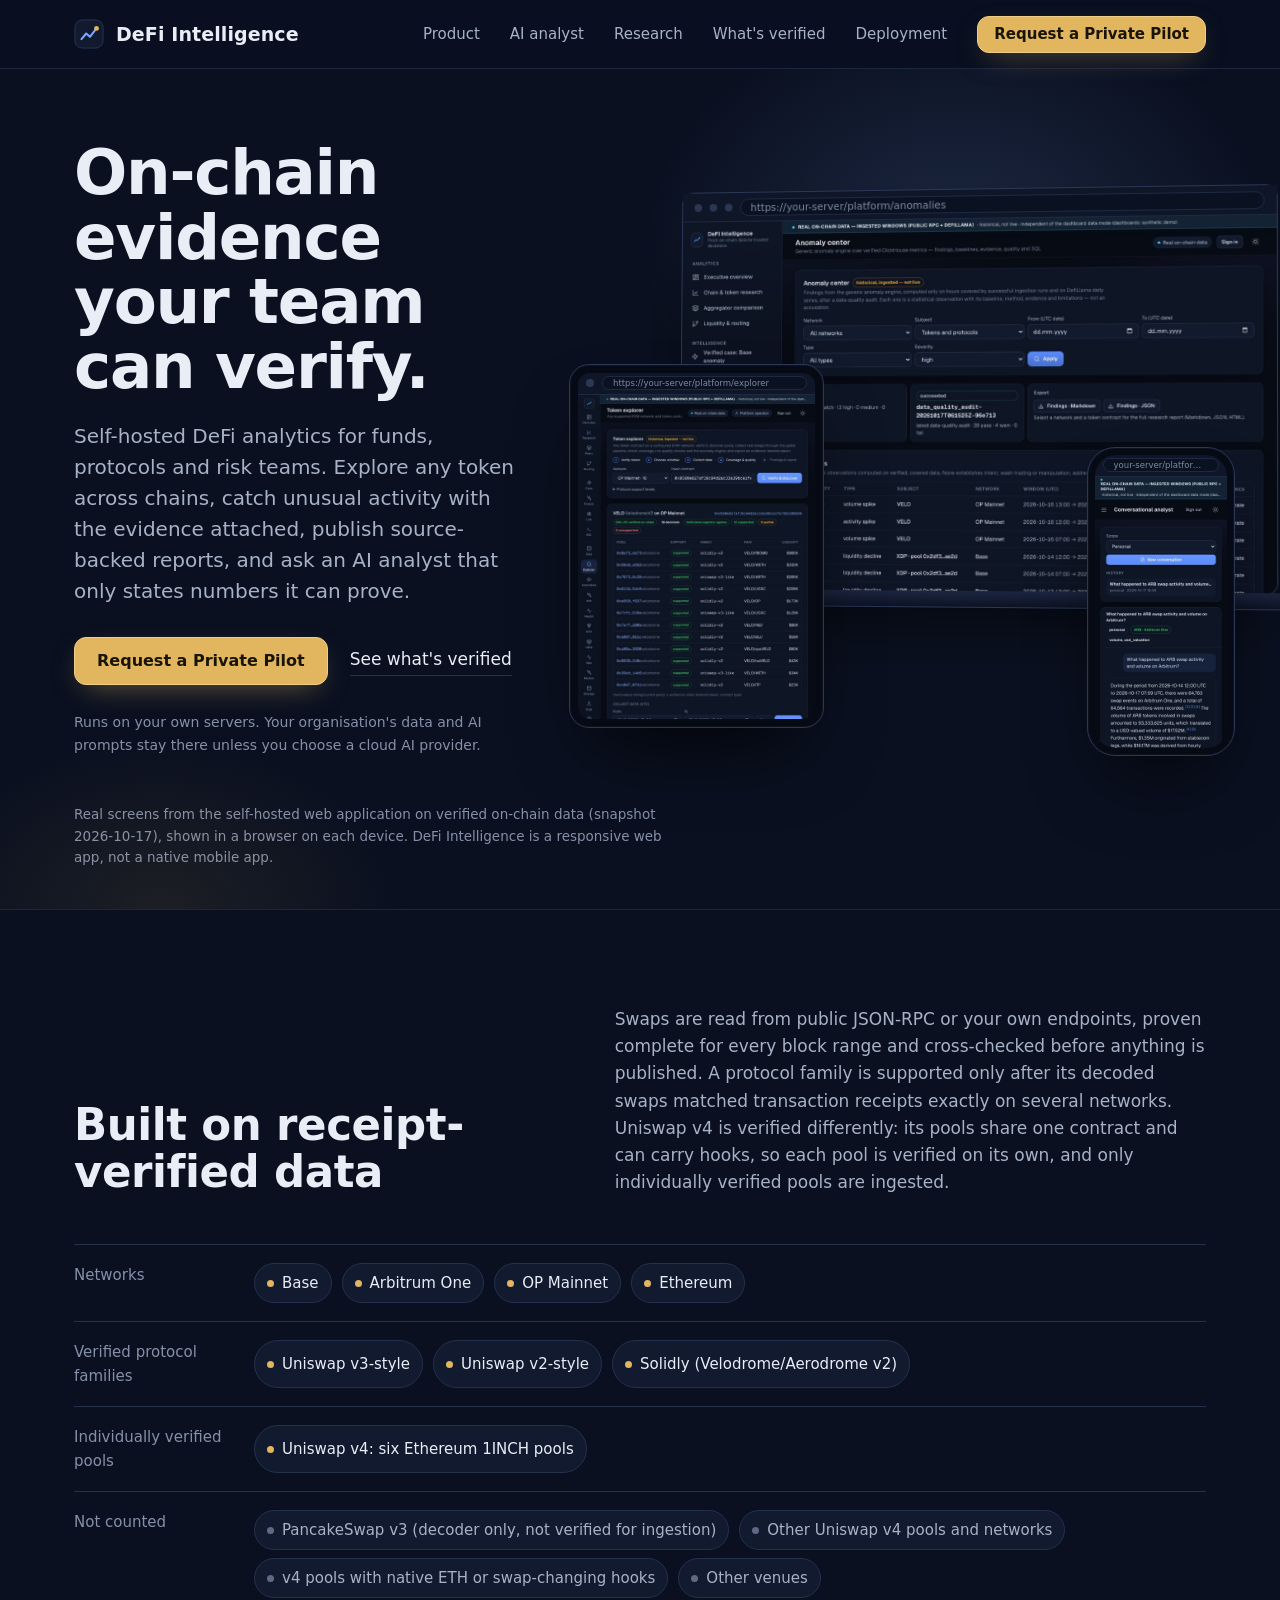
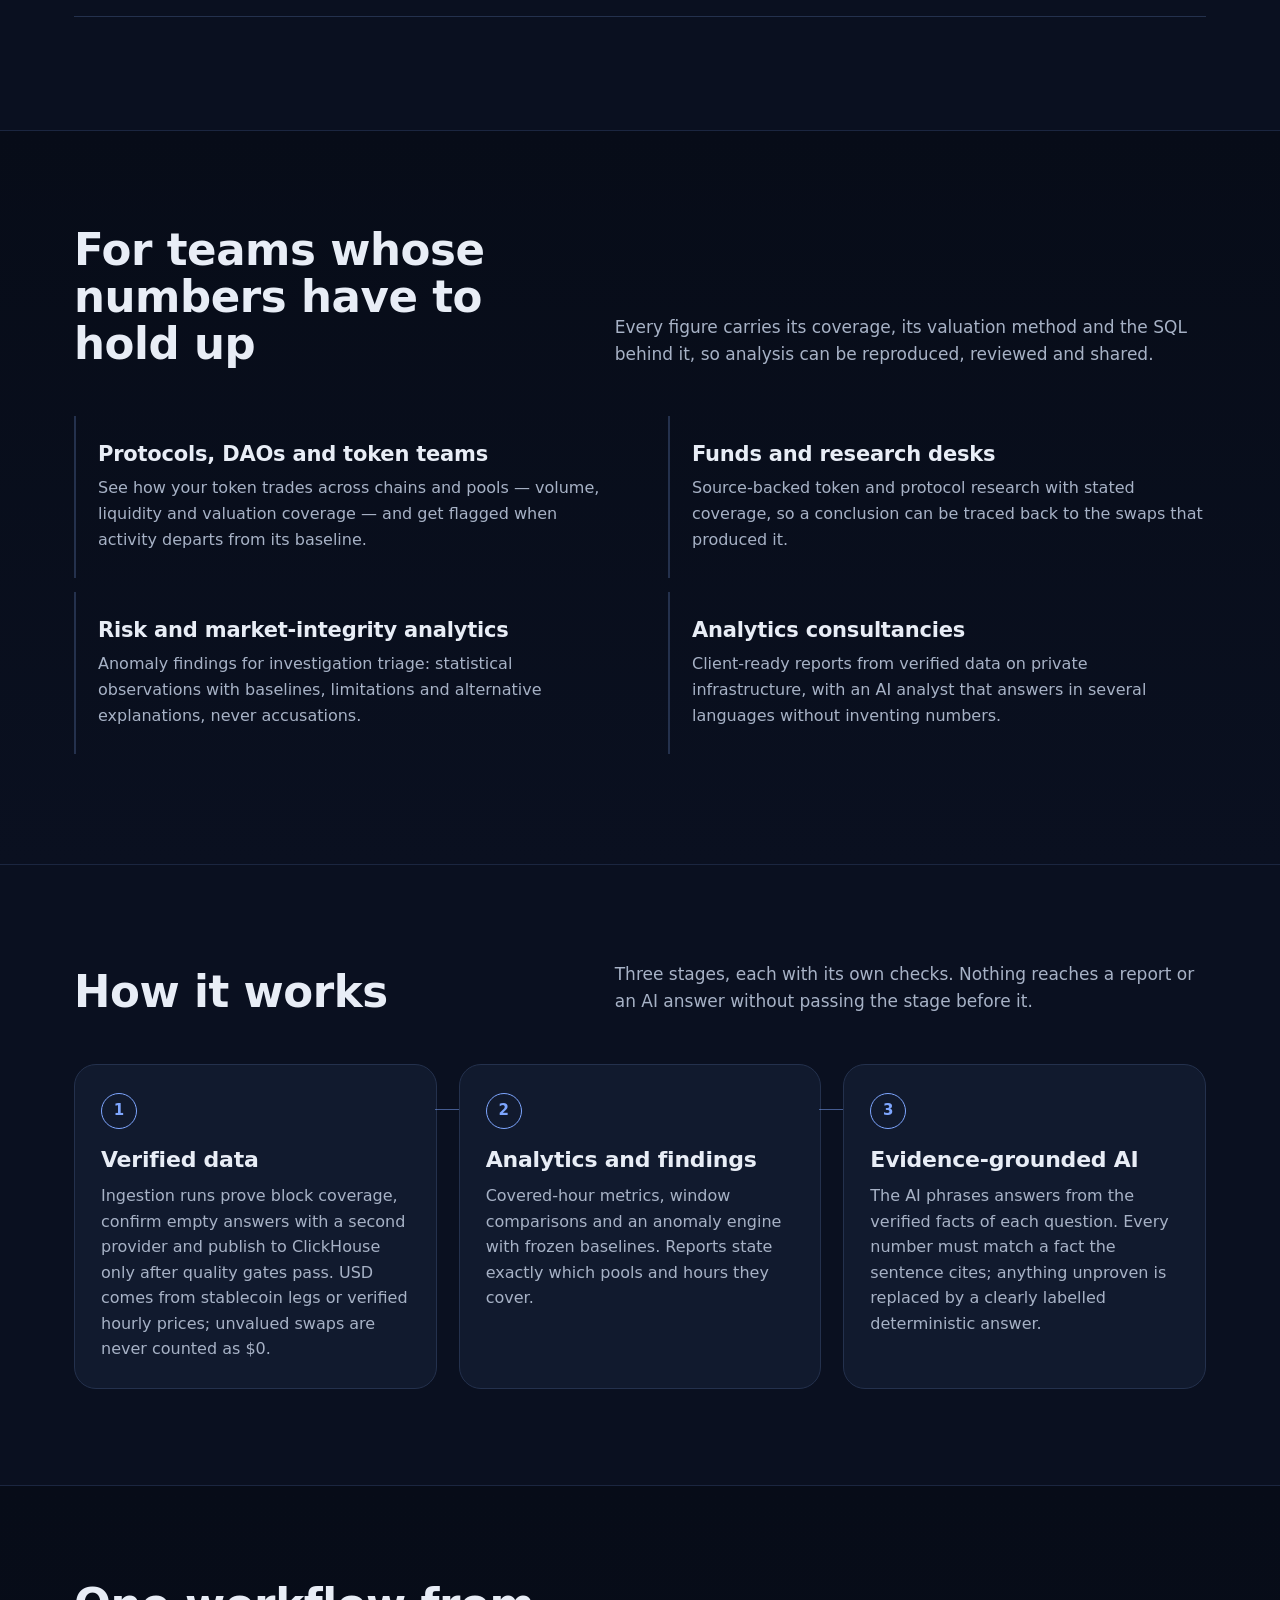
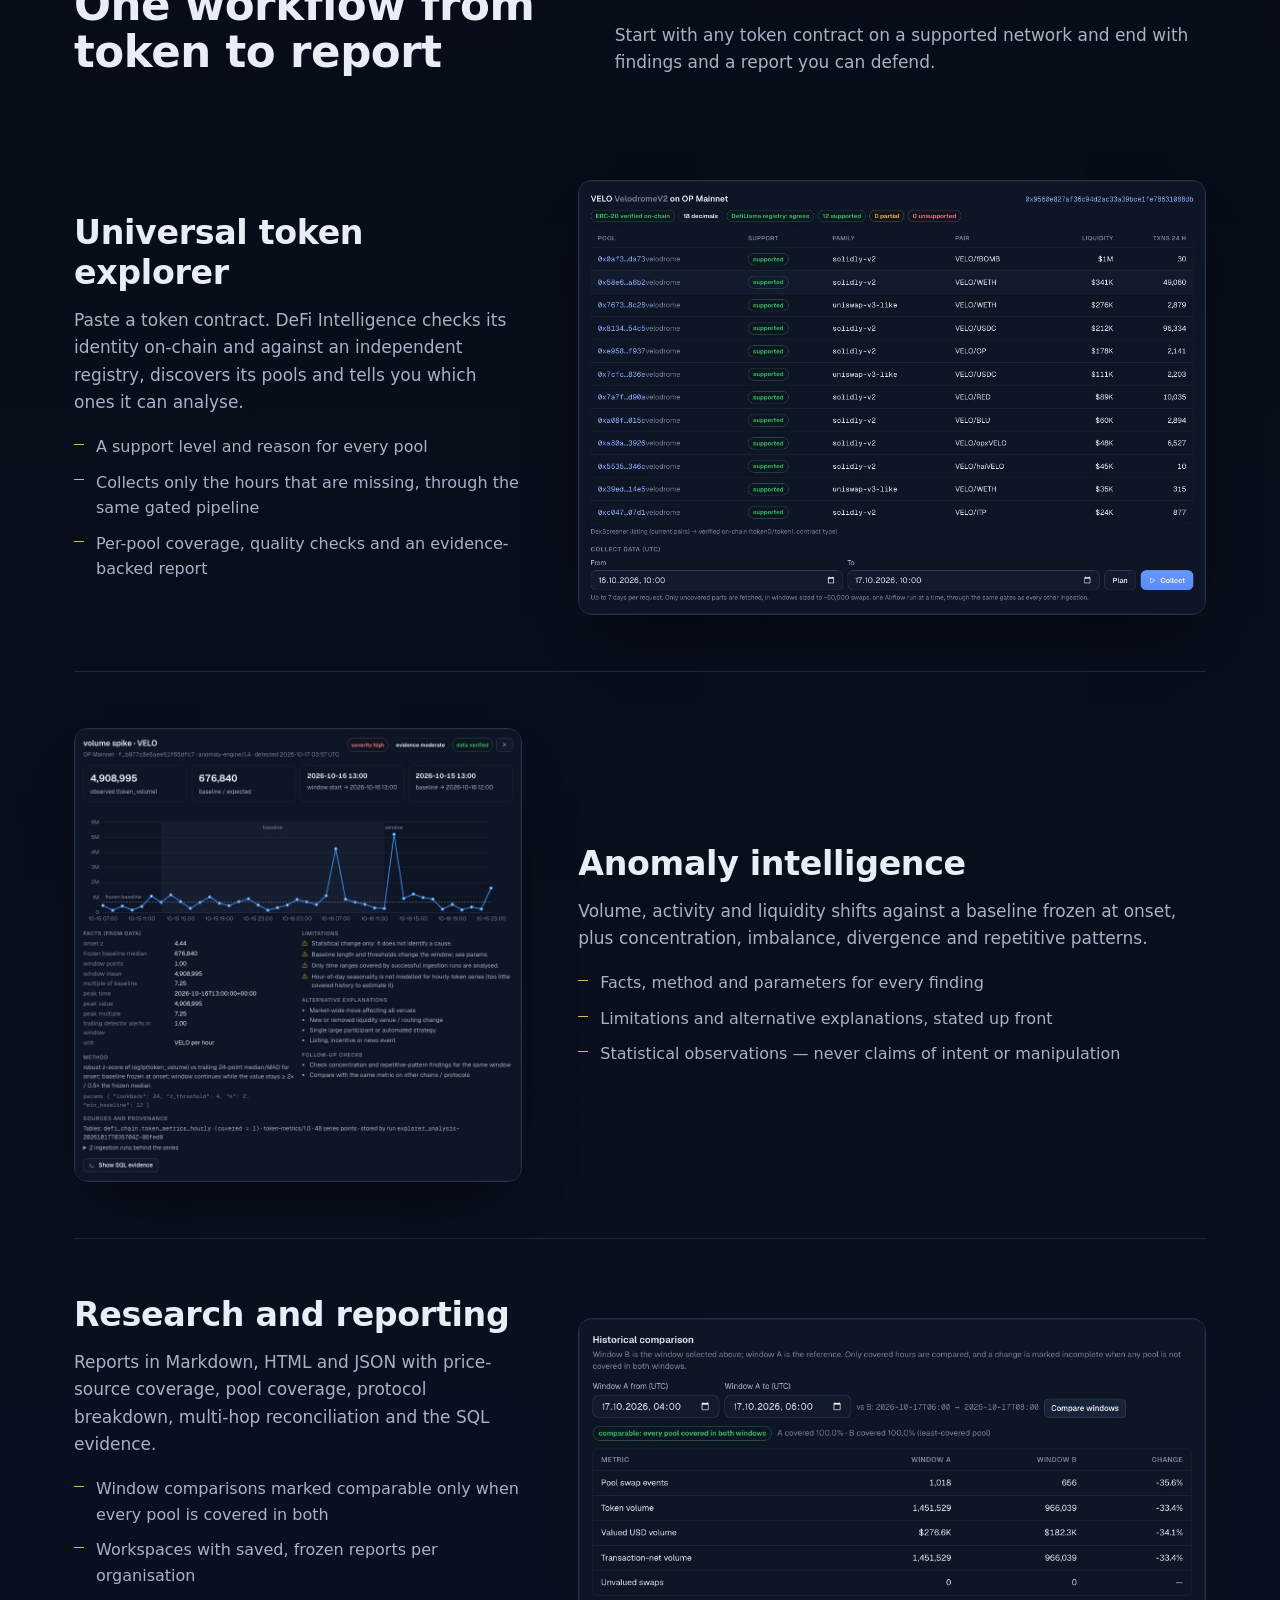
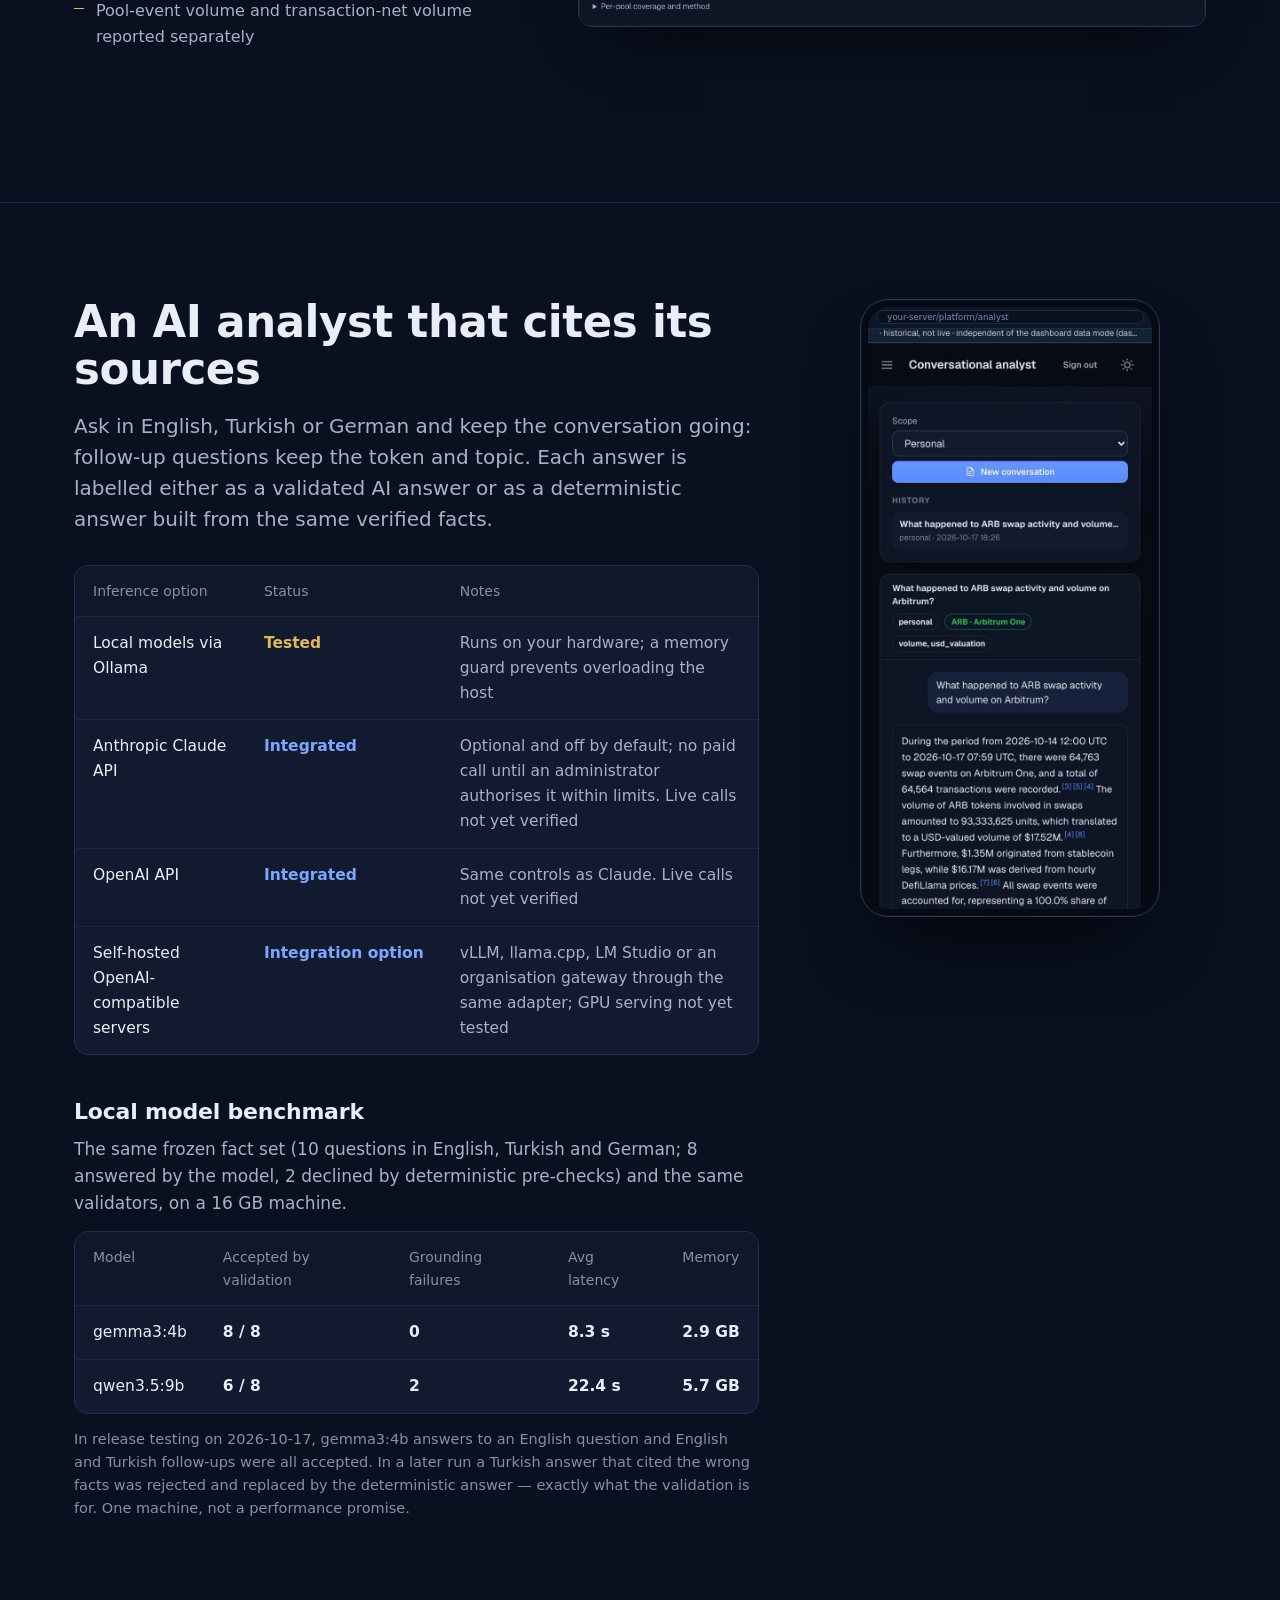
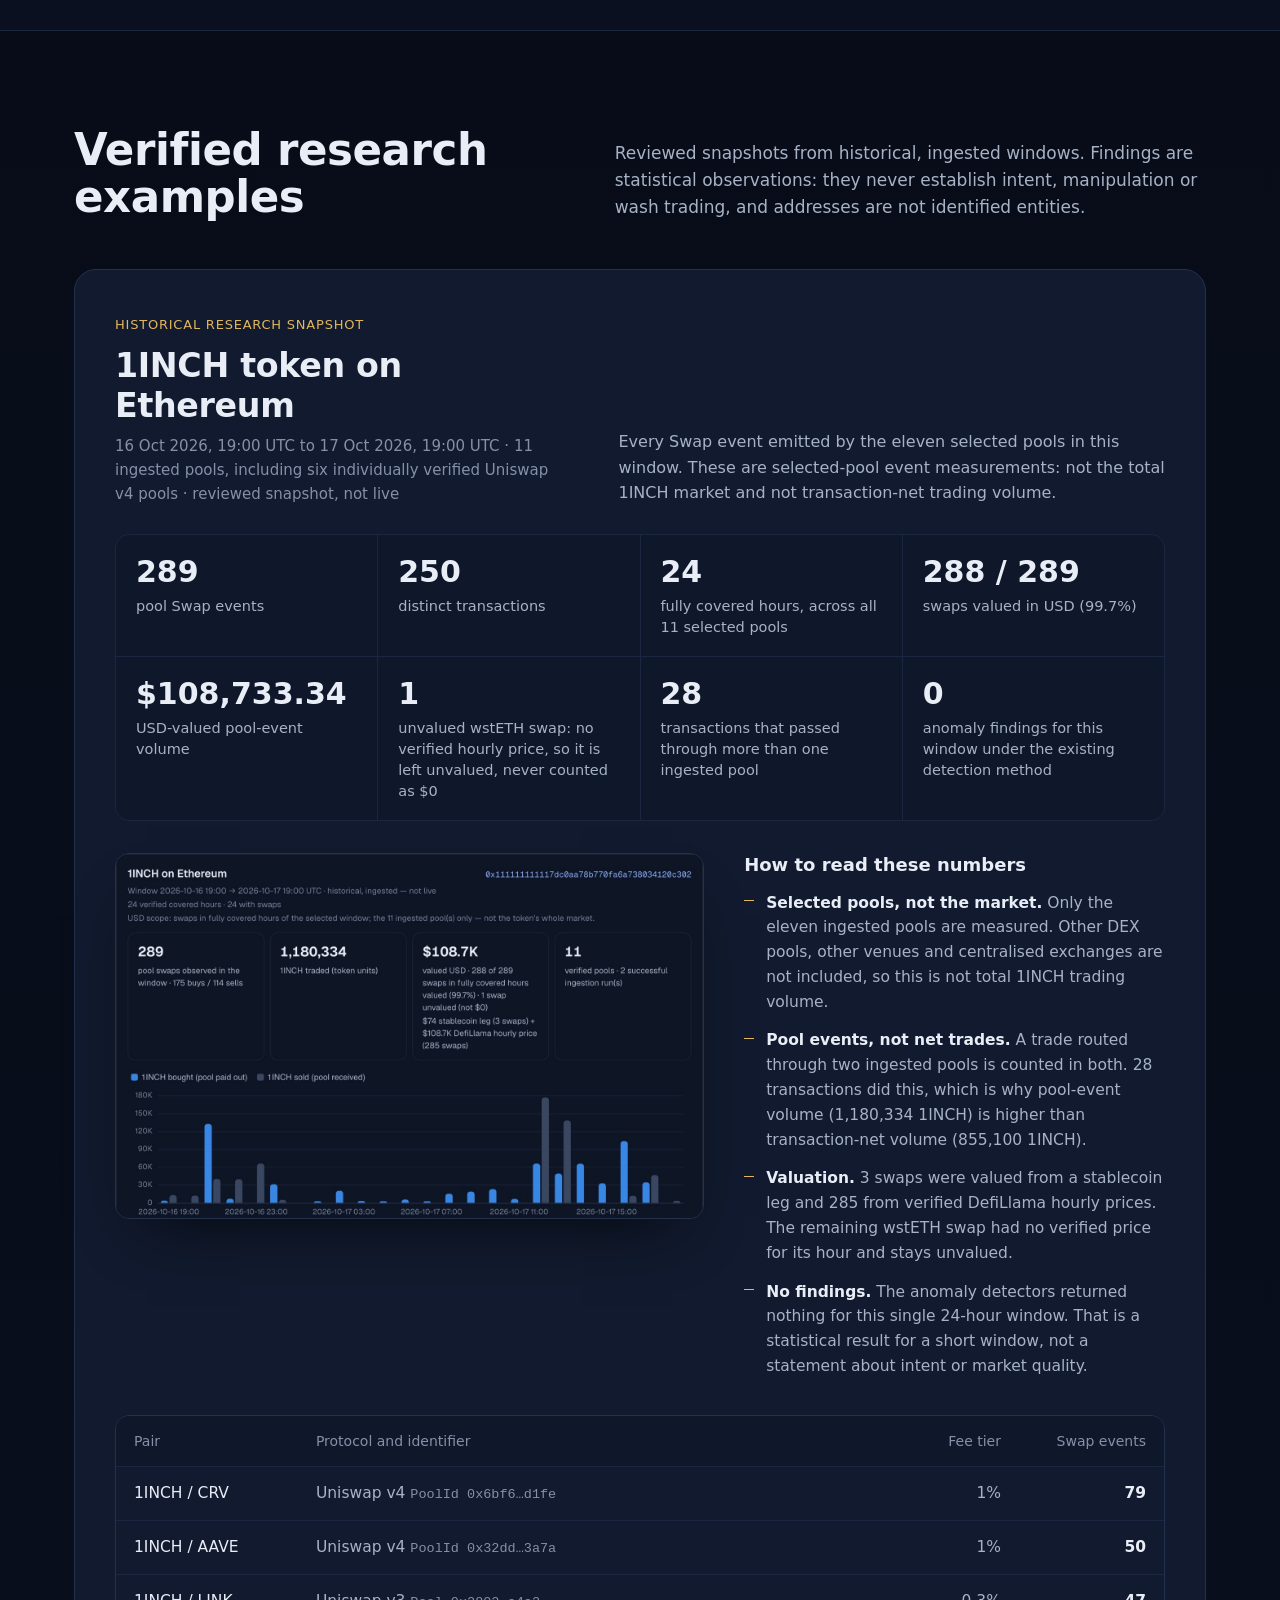
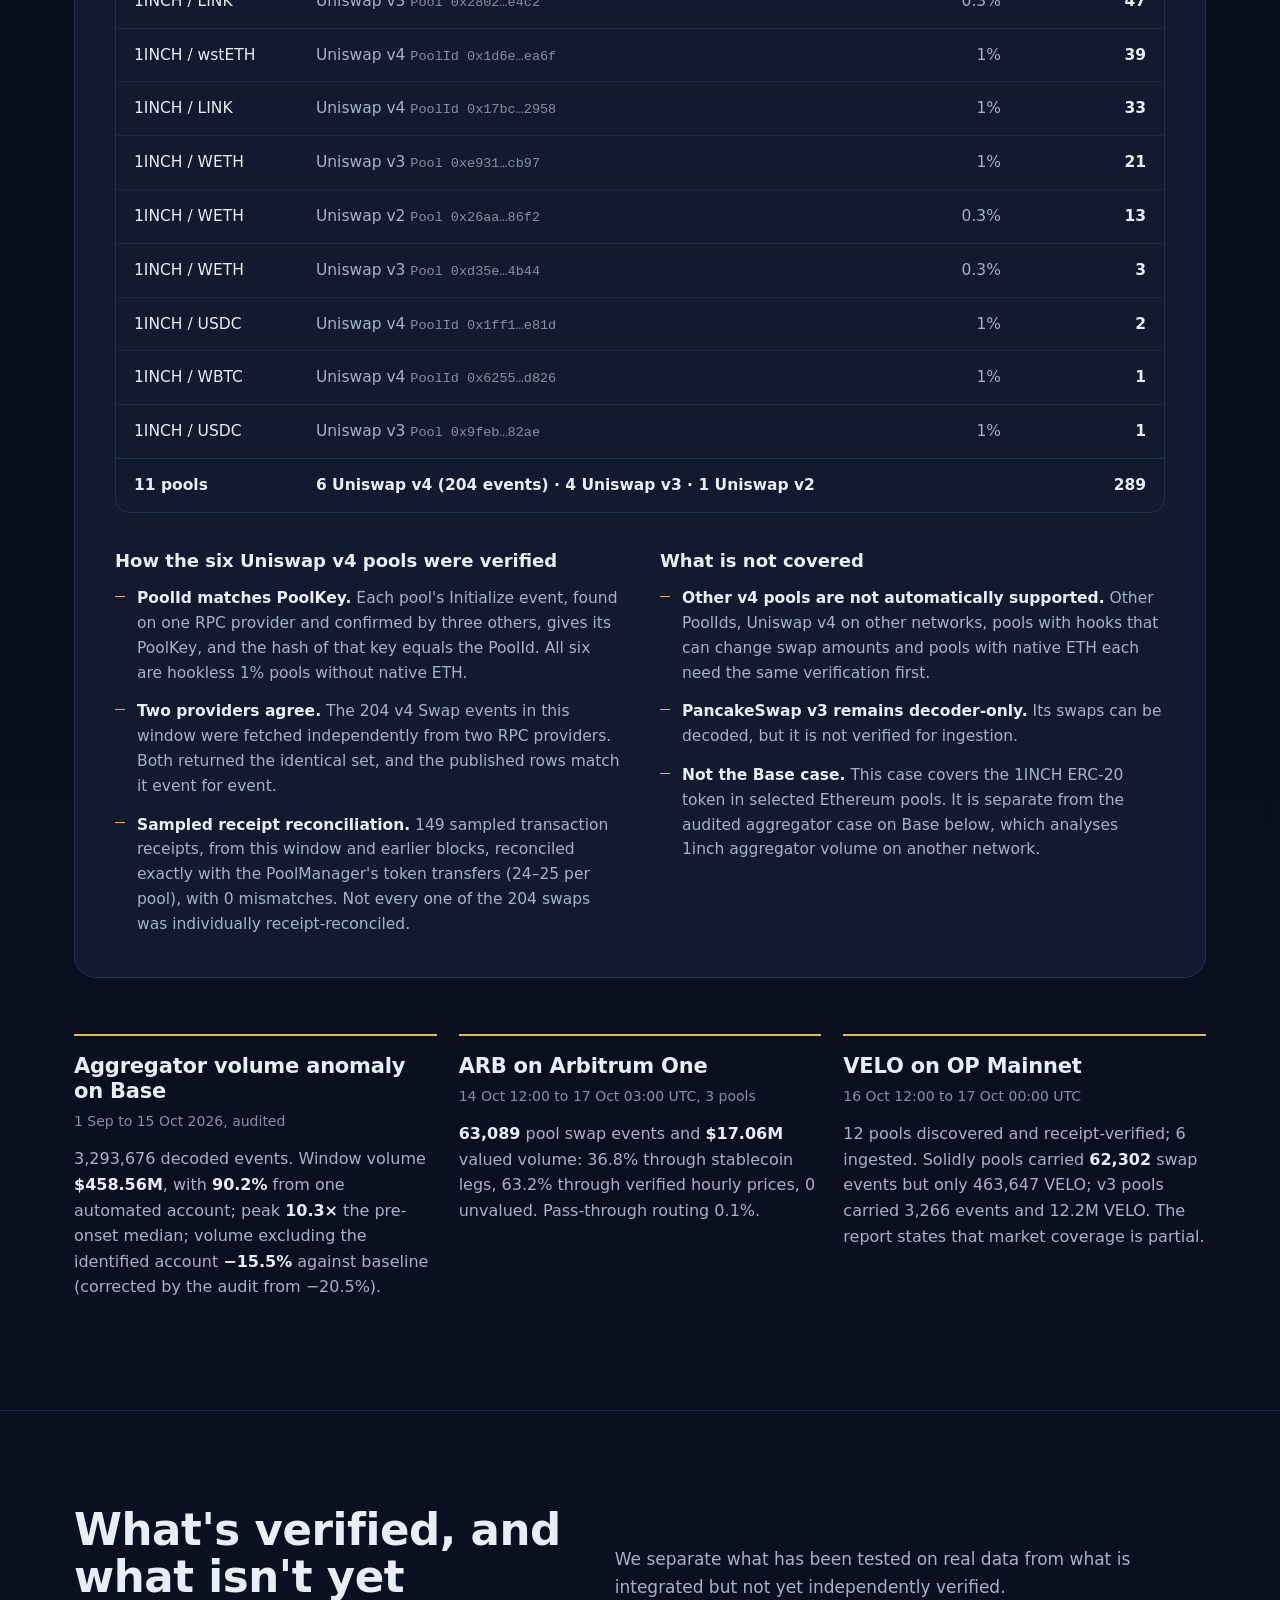
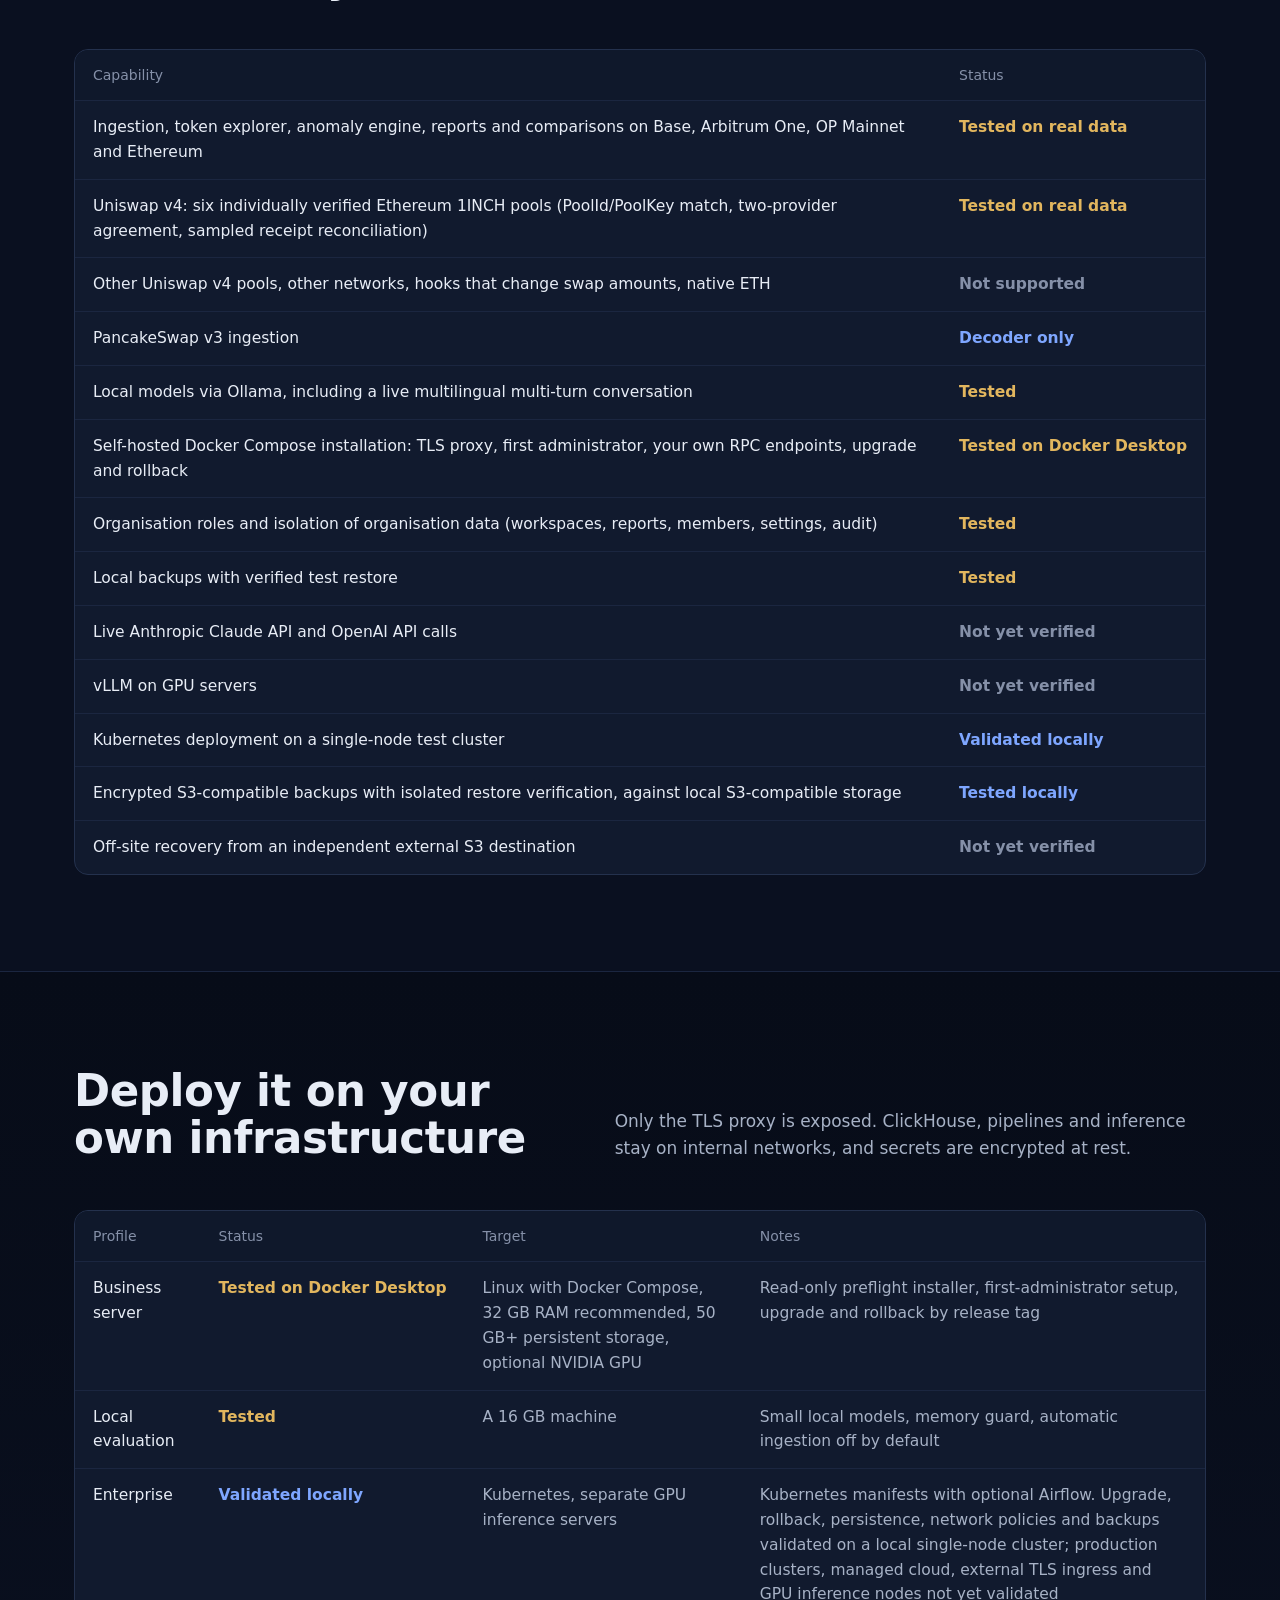
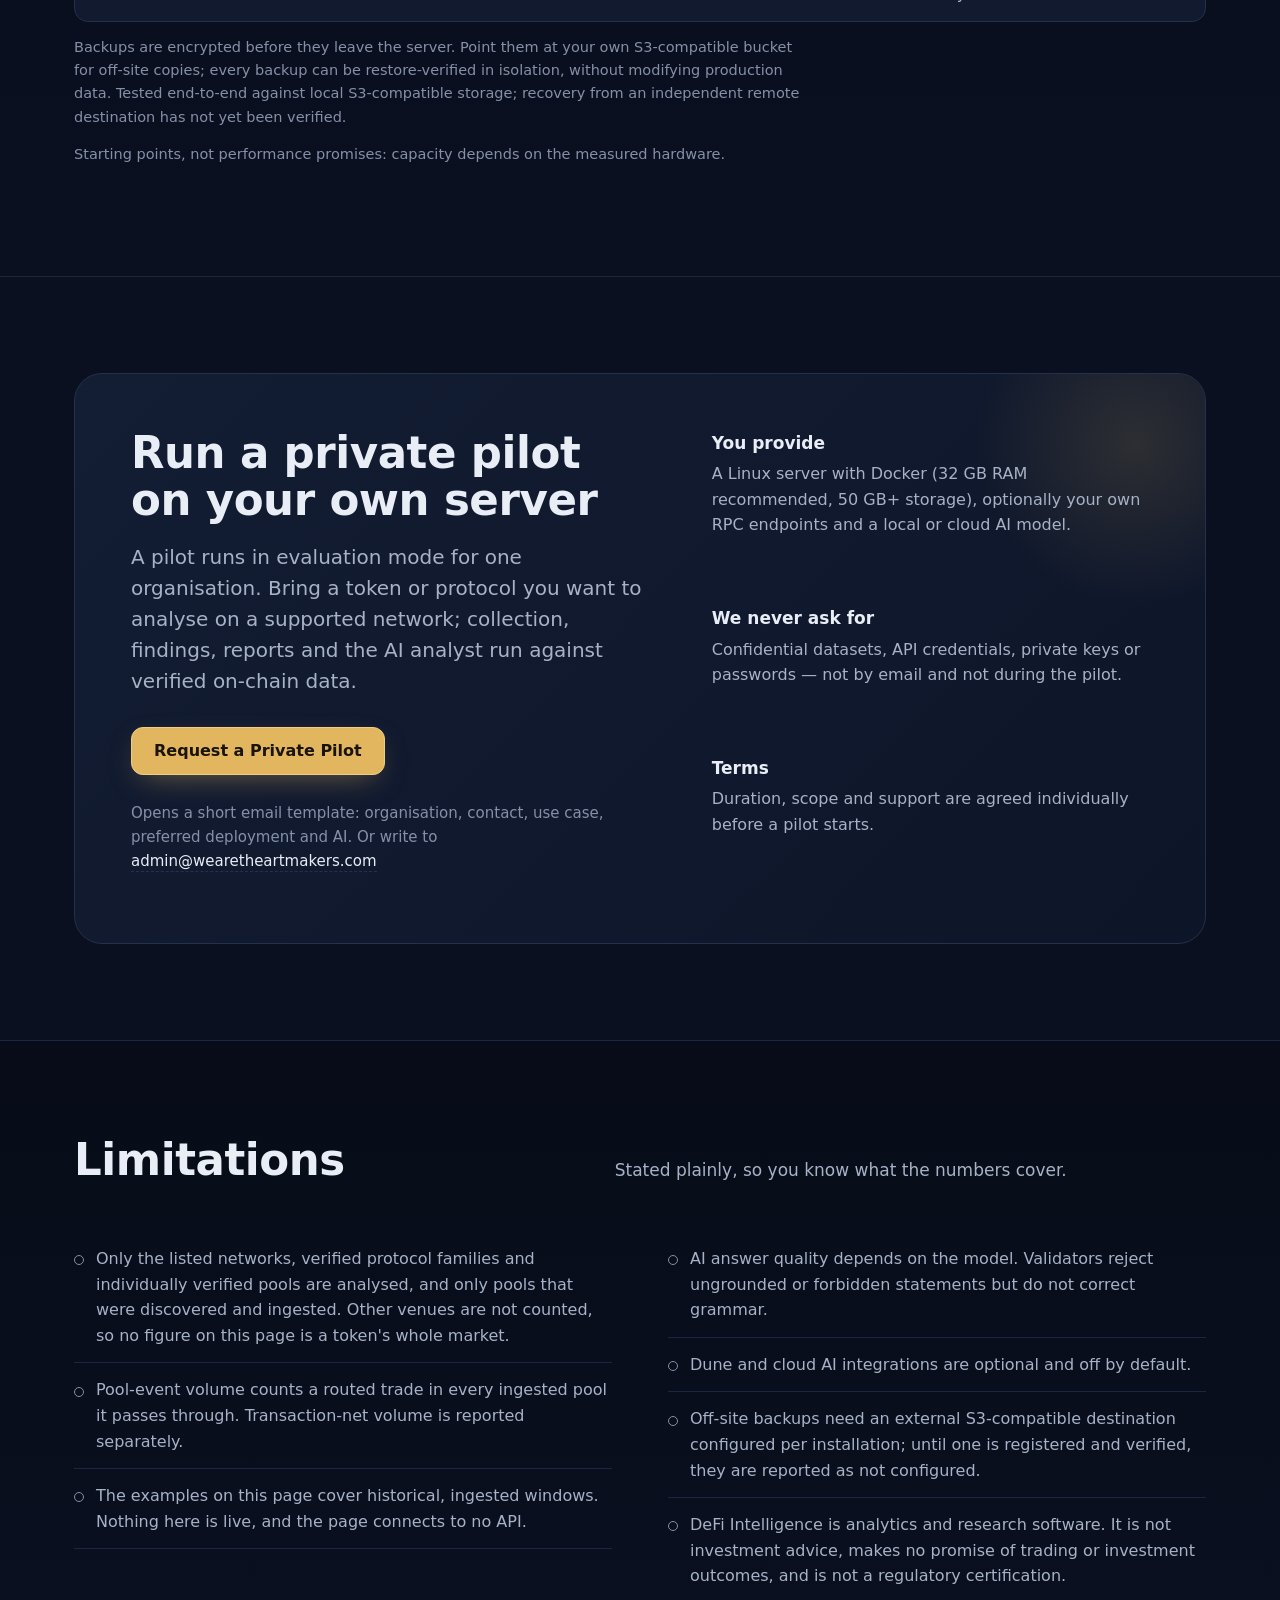
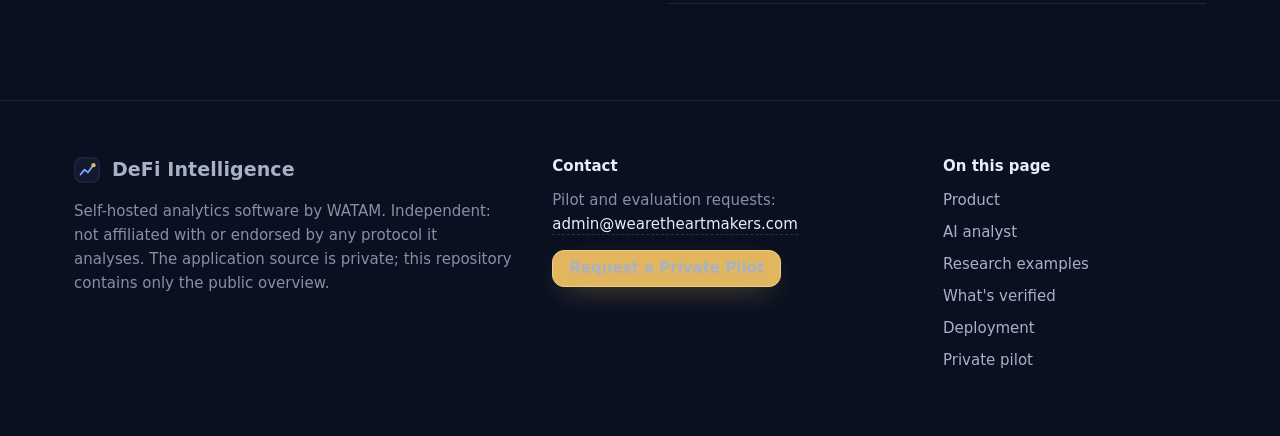
==== commit 6ce6f66e: "Showcase: Ethereum 1INCH case and per-pool Uniswap v4 verification - New featured research example: " ====
--- a/index.html
+++ b/index.html
@@ -115,6 +115,7 @@
 .tag{display:inline-flex;align-items:center;gap:8px;padding:7px 12px;border-radius:999px;background:var(--surface);border:1px solid var(--line);color:var(--ink);font-size:15px}
 .tag .dot{width:7px;height:7px;border-radius:50%;background:var(--brass)}
 .tag.muted{color:var(--ink-2)} .tag.muted .dot{background:#5D6A86}
+a.tag{text-decoration:none} a.tag:hover{color:var(--ink);border-color:var(--blue)}
 
 /* audiences */
 .aud{display:grid;grid-template-columns:repeat(2,minmax(0,1fr));gap:0 56px}
@@ -167,6 +168,28 @@
 .case h3{font-size:21px;margin-bottom:6px}
 .case .when{font-size:14px;color:var(--ink-3);margin-bottom:14px}
 .case p{font-size:16px}
+.xcase{background:var(--surface);border:1px solid var(--line);border-radius:var(--r-lg);padding:40px;margin-bottom:56px}
+.xcase-head{display:grid;grid-template-columns:minmax(0,5fr) minmax(0,6fr);gap:12px 48px;align-items:end;margin-bottom:28px}
+.xcase-head h3{font-size:clamp(26px,2.6vw,34px)}
+.xcase-head .when{font-size:15px;color:var(--ink-3);margin:8px 0 0}
+.xcase-head p.lead{margin:0;font-size:16px}
+.kicker{display:inline-block;font-size:13px;letter-spacing:.06em;text-transform:uppercase;color:var(--brass);margin-bottom:10px}
+.figs{display:grid;grid-template-columns:repeat(4,minmax(0,1fr));gap:1px;margin:0 0 32px;background:var(--line-soft);border:1px solid var(--line-soft);border-radius:var(--r-md);overflow:hidden}
+.figs div{background:#0F182B;padding:20px 20px 18px}
+.figs dt{font:600 clamp(24px,2.4vw,30px)/1.1 var(--display);color:var(--ink);font-variant-numeric:tabular-nums;margin-bottom:8px}
+.figs dd{margin:0;font-size:14.5px;line-height:1.45;color:var(--ink-2)}
+.xcase-body{display:grid;grid-template-columns:minmax(0,7fr) minmax(0,5fr);gap:40px;align-items:start;margin-bottom:36px}
+.xcase h4{font:600 18px/1.3 var(--display);color:var(--ink);margin:0 0 14px}
+.checks{margin:0;padding:0;list-style:none;display:grid;gap:14px}
+.checks li{position:relative;padding-left:22px;color:var(--ink-2);font-size:15.5px}
+.checks li::before{content:"";position:absolute;left:0;top:.62em;width:10px;height:1px;background:var(--brass)}
+.checks b{color:var(--ink);font-weight:600}
+.pools td:nth-child(3),.pools td:nth-child(4),.pools th:nth-child(3),.pools th:nth-child(4){text-align:right;white-space:nowrap}
+.sr-only{position:absolute;width:1px;height:1px;padding:0;margin:-1px;overflow:hidden;clip:rect(0 0 0 0);white-space:nowrap;border:0}
+.pools code{font:500 13.5px/1 ui-monospace,SFMono-Regular,Menlo,monospace;color:var(--ink-3)}
+.pools tfoot td{color:var(--ink);font-weight:600;border-top:1px solid var(--line)}
+.split{display:grid;grid-template-columns:minmax(0,1fr) minmax(0,1fr);gap:40px;margin-top:36px}
+.aside{border-left:2px solid var(--line);padding-left:20px;font-size:15px;color:var(--ink-3);margin-top:32px}
 
 /* pilot */
 .pilot{display:grid;grid-template-columns:minmax(0,6fr) minmax(0,5fr);gap:56px;background:linear-gradient(135deg,#131D33,#0D1528);border:1px solid var(--line);border-radius:28px;padding:56px;position:relative;overflow:hidden}
@@ -205,6 +228,9 @@
   .nav{display:none} .menu{display:block}
   .pipe{grid-template-columns:minmax(0,1fr)} .pipe li:not(:last-child)::after{display:none}
   .cases{grid-template-columns:minmax(0,1fr)}
+  .figs{grid-template-columns:repeat(2,minmax(0,1fr))}
+  .xcase-head,.xcase-body,.split{grid-template-columns:minmax(0,1fr);gap:28px}
+  .xcase{padding:28px}
   .aud{grid-template-columns:minmax(0,1fr)}
   .band{padding:72px 0}
 }
@@ -223,6 +249,22 @@
   .pilot{padding:28px 22px;border-radius:22px}
   .foot{grid-template-columns:minmax(0,1fr)}
   th,td{padding:12px 14px}
+  .xcase{padding:22px 18px;border-radius:var(--r-md)}
+  .figs div{padding:16px 14px}
+  .pools thead{display:none}
+  .pools tr{display:grid;grid-template-columns:minmax(0,1fr) auto;gap:4px 14px;padding:12px 14px;border-bottom:1px solid var(--line-soft)}
+  .pools tbody tr:last-child{border-bottom:none}
+  .pools td{padding:0;border:none}
+  .pools td:nth-child(1){grid-column:1;grid-row:1;color:var(--ink);font-weight:600}
+  .pools td:nth-child(4){grid-column:2;grid-row:1}
+  .pools td:nth-child(2){grid-column:1;grid-row:2;font-size:14px}
+  .pools td:nth-child(3){grid-column:2;grid-row:2;font-size:14px;color:var(--ink-3)}
+  .pools td:nth-child(4)::after{content:" events";font-weight:400;color:var(--ink-3);font-size:14px}
+  .pools td:nth-child(3):not(:empty)::after{content:" fee"}
+  .pools code{display:inline;margin-left:4px;white-space:nowrap}
+  .pools td.one::after{content:" event"}
+  .pools tfoot tr{border-top:1px solid var(--line);border-bottom:none}
+  .pools tfoot td{border-top:none}
   .btn{width:100%;justify-content:center}
   .actions a.link{margin:0 auto}
 }
@@ -240,6 +282,7 @@
     <nav class="nav" aria-label="Main">
       <a href="#product">Product</a>
       <a href="#ai">AI analyst</a>
+      <a href="#research">Research</a>
       <a href="#status">What's verified</a>
       <a href="#deploy">Deployment</a>
       <a class="btn btn-sm" href="mailto:admin@wearetheartmakers.com?subject=DeFi%20Intelligence%20%E2%80%94%20Private%20Pilot%20Request&amp;body=Company%20%2F%20Organization%3A%0AContact%20person%3A%0ABusiness%20email%3A%0AIntended%20use%20case%3A%0APreferred%20deployment%3A%20Self-hosted%20%2F%20Private%20Server%20%2F%20Enterprise%0APreferred%20AI%3A%20Local%20Models%20%2F%20Claude%20API%20%2F%20OpenAI%20API%20%2F%20Customer-Hosted%0AAdditional%20requirements%3A%0A%0A%28Please%20do%20not%20include%20confidential%20datasets%2C%20API%20credentials%2C%20private%20keys%20or%20passwords.%29%0A">Request a Private Pilot</a>
@@ -249,6 +292,7 @@
       <div class="panel">
         <a href="#product">Product</a>
         <a href="#ai">AI analyst</a>
+        <a href="#research">Research</a>
         <a href="#status">What's verified</a>
         <a href="#deploy">Deployment</a>
         <a class="btn btn-sm" href="mailto:admin@wearetheartmakers.com?subject=DeFi%20Intelligence%20%E2%80%94%20Private%20Pilot%20Request&amp;body=Company%20%2F%20Organization%3A%0AContact%20person%3A%0ABusiness%20email%3A%0AIntended%20use%20case%3A%0APreferred%20deployment%3A%20Self-hosted%20%2F%20Private%20Server%20%2F%20Enterprise%0APreferred%20AI%3A%20Local%20Models%20%2F%20Claude%20API%20%2F%20OpenAI%20API%20%2F%20Customer-Hosted%0AAdditional%20requirements%3A%0A%0A%28Please%20do%20not%20include%20confidential%20datasets%2C%20API%20credentials%2C%20private%20keys%20or%20passwords.%29%0A">Request a Private Pilot</a>
@@ -293,15 +337,17 @@
   <div class="wrap">
     <div class="intro">
       <h2 id="coverage-h">Built on receipt-verified data</h2>
-      <p>Swaps are read from public JSON-RPC or your own endpoints, proven complete for every block range and cross-checked before anything is published. A protocol family is supported only after its decoded swaps matched transaction receipts exactly on several networks.</p>
+      <p>Swaps are read from public JSON-RPC or your own endpoints, proven complete for every block range and cross-checked before anything is published. A protocol family is supported only after its decoded swaps matched transaction receipts exactly on several networks. Uniswap v4 is verified differently: its pools share one contract and can carry hooks, so each pool is verified on its own, and only individually verified pools are ingested.</p>
     </div>
     <dl class="ledger">
       <dt>Networks</dt>
       <dd><span class="tag"><span class="dot"></span>Base</span><span class="tag"><span class="dot"></span>Arbitrum One</span><span class="tag"><span class="dot"></span>OP Mainnet</span><span class="tag"><span class="dot"></span>Ethereum</span></dd>
-      <dt>Protocol families</dt>
+      <dt>Verified protocol families</dt>
       <dd><span class="tag"><span class="dot"></span>Uniswap v3-style</span><span class="tag"><span class="dot"></span>Uniswap v2-style</span><span class="tag"><span class="dot"></span>Solidly (Velodrome/Aerodrome v2)</span></dd>
-      <dt>Not counted yet</dt>
-      <dd><span class="tag muted"><span class="dot"></span>PancakeSwap v3 (decoder only)</span><span class="tag muted"><span class="dot"></span>Uniswap v4 and other venues</span></dd>
+      <dt>Individually verified pools</dt>
+      <dd><a class="tag" href="#case-1inch"><span class="dot"></span>Uniswap v4: six Ethereum 1INCH pools</a></dd>
+      <dt>Not counted</dt>
+      <dd><span class="tag muted"><span class="dot"></span>PancakeSwap v3 (decoder only, not verified for ingestion)</span><span class="tag muted"><span class="dot"></span>Other Uniswap v4 pools and networks</span><span class="tag muted"><span class="dot"></span>v4 pools with native ETH or swap-changing hooks</span><span class="tag muted"><span class="dot"></span>Other venues</span></dd>
     </dl>
   </div>
 </section>
@@ -419,12 +465,82 @@
   </div>
 </section>
 
-<section class="band alt" aria-labelledby="cases-h">
+<section class="band alt" id="research" aria-labelledby="cases-h">
   <div class="wrap">
     <div class="intro">
       <h2 id="cases-h">Verified research examples</h2>
       <p>Reviewed snapshots from historical, ingested windows. Findings are statistical observations: they never establish intent, manipulation or wash trading, and addresses are not identified entities.</p>
     </div>
+    <article class="xcase" id="case-1inch" aria-labelledby="case-1inch-h">
+      <div class="xcase-head">
+        <div>
+          <span class="kicker">Historical research snapshot</span>
+          <h3 id="case-1inch-h">1INCH token on Ethereum</h3>
+          <p class="when">16 Oct 2026, 19:00 UTC to 17 Oct 2026, 19:00 UTC · 11 ingested pools, including six individually verified Uniswap v4 pools · reviewed snapshot, not live</p>
+        </div>
+        <p class="lead">Every Swap event emitted by the eleven selected pools in this window. These are selected-pool event measurements: not the total 1INCH market and not transaction-net trading volume.</p>
+      </div>
+      <dl class="figs">
+        <div><dt>289</dt><dd>pool Swap events</dd></div>
+        <div><dt>250</dt><dd>distinct transactions</dd></div>
+        <div><dt>24</dt><dd>fully covered hours, across all 11 selected pools</dd></div>
+        <div><dt>288 / 289</dt><dd>swaps valued in USD (99.7%)</dd></div>
+        <div><dt>$108,733.34</dt><dd>USD-valued pool-event volume</dd></div>
+        <div><dt>1</dt><dd>unvalued wstETH swap: no verified hourly price, so it is left unvalued, never counted as $0</dd></div>
+        <div><dt>28</dt><dd>transactions that passed through more than one ingested pool</dd></div>
+        <div><dt>0</dt><dd>anomaly findings for this window under the existing detection method</dd></div>
+      </dl>
+      <div class="xcase-body">
+        <figure class="shot"><img src="assets/img/report-1inch-ethereum.jpg" width="1440" height="892" loading="lazy" alt="The application's token report for 1INCH on Ethereum: window 16 Oct 19:00 to 17 Oct 19:00 UTC, 24 verified covered hours, USD scope limited to the 11 ingested pools, 289 pool swaps, 1,180,334 1INCH, $108.7K valued with 288 of 289 swaps valued and 1 unvalued, 11 verified pools, and an hourly chart of 1INCH bought and sold"></figure>
+        <div>
+          <h4>How to read these numbers</h4>
+          <ul class="checks">
+            <li><b>Selected pools, not the market.</b> Only the eleven ingested pools are measured. Other DEX pools, other venues and centralised exchanges are not included, so this is not total 1INCH trading volume.</li>
+            <li><b>Pool events, not net trades.</b> A trade routed through two ingested pools is counted in both. 28 transactions did this, which is why pool-event volume (1,180,334 1INCH) is higher than transaction-net volume (855,100 1INCH).</li>
+            <li><b>Valuation.</b> 3 swaps were valued from a stablecoin leg and 285 from verified DefiLlama hourly prices. The remaining wstETH swap had no verified price for its hour and stays unvalued.</li>
+            <li><b>No findings.</b> The anomaly detectors returned nothing for this single 24-hour window. That is a statistical result for a short window, not a statement about intent or market quality.</li>
+          </ul>
+        </div>
+      </div>
+      <div class="tw">
+        <table class="pools">
+          <caption class="sr-only">The eleven ingested pools and their Swap events in the window</caption>
+          <thead><tr><th scope="col">Pair</th><th scope="col">Protocol and identifier</th><th scope="col">Fee tier</th><th scope="col">Swap events</th></tr></thead>
+          <tbody>
+            <tr><td>1INCH / CRV</td><td>Uniswap v4 <code>PoolId 0x6bf6…d1fe</code></td><td>1%</td><td class="num">79</td></tr>
+            <tr><td>1INCH / AAVE</td><td>Uniswap v4 <code>PoolId 0x32dd…3a7a</code></td><td>1%</td><td class="num">50</td></tr>
+            <tr><td>1INCH / LINK</td><td>Uniswap v3 <code>Pool 0x2802…e4c2</code></td><td>0.3%</td><td class="num">47</td></tr>
+            <tr><td>1INCH / wstETH</td><td>Uniswap v4 <code>PoolId 0x1d6e…ea6f</code></td><td>1%</td><td class="num">39</td></tr>
+            <tr><td>1INCH / LINK</td><td>Uniswap v4 <code>PoolId 0x17bc…2958</code></td><td>1%</td><td class="num">33</td></tr>
+            <tr><td>1INCH / WETH</td><td>Uniswap v3 <code>Pool 0xe931…cb97</code></td><td>1%</td><td class="num">21</td></tr>
+            <tr><td>1INCH / WETH</td><td>Uniswap v2 <code>Pool 0x26aa…86f2</code></td><td>0.3%</td><td class="num">13</td></tr>
+            <tr><td>1INCH / WETH</td><td>Uniswap v3 <code>Pool 0xd35e…4b44</code></td><td>0.3%</td><td class="num">3</td></tr>
+            <tr><td>1INCH / USDC</td><td>Uniswap v4 <code>PoolId 0x1ff1…e81d</code></td><td>1%</td><td class="num">2</td></tr>
+            <tr><td>1INCH / WBTC</td><td>Uniswap v4 <code>PoolId 0x6255…d826</code></td><td>1%</td><td class="num one">1</td></tr>
+            <tr><td>1INCH / USDC</td><td>Uniswap v3 <code>Pool 0x9feb…82ae</code></td><td>1%</td><td class="num one">1</td></tr>
+          </tbody>
+          <tfoot><tr><td>11 pools</td><td>6 Uniswap v4 (204 events) · 4 Uniswap v3 · 1 Uniswap v2</td><td></td><td class="num">289</td></tr></tfoot>
+        </table>
+      </div>
+      <div class="split">
+        <div>
+          <h4>How the six Uniswap v4 pools were verified</h4>
+          <ul class="checks">
+            <li><b>PoolId matches PoolKey.</b> Each pool's Initialize event, found on one RPC provider and confirmed by three others, gives its PoolKey, and the hash of that key equals the PoolId. All six are hookless 1% pools without native ETH.</li>
+            <li><b>Two providers agree.</b> The 204 v4 Swap events in this window were fetched independently from two RPC providers. Both returned the identical set, and the published rows match it event for event.</li>
+            <li><b>Sampled receipt reconciliation.</b> 149 sampled transaction receipts, from this window and earlier blocks, reconciled exactly with the PoolManager's token transfers (24–25 per pool), with 0 mismatches. Not every one of the 204 swaps was individually receipt-reconciled.</li>
+          </ul>
+        </div>
+        <div>
+          <h4>What is not covered</h4>
+          <ul class="checks">
+            <li><b>Other v4 pools are not automatically supported.</b> Other PoolIds, Uniswap v4 on other networks, pools with hooks that can change swap amounts and pools with native ETH each need the same verification first.</li>
+            <li><b>PancakeSwap v3 remains decoder-only.</b> Its swaps can be decoded, but it is not verified for ingestion.</li>
+            <li><b>Not the Base case.</b> This case covers the 1INCH ERC-20 token in selected Ethereum pools. It is separate from the audited aggregator case on Base below, which analyses 1inch aggregator volume on another network.</li>
+          </ul>
+        </div>
+      </div>
+    </article>
     <div class="cases">
       <article class="case"><h3>Aggregator volume anomaly on Base</h3><p class="when">1 Sep to 15 Oct 2026, audited</p><p>3,293,676 decoded events. Window volume <span class="num">$458.56M</span>, with <span class="num">90.2%</span> from one automated account; peak <span class="num">10.3×</span> the pre-onset median; volume excluding the identified account <span class="num">−15.5%</span> against baseline (corrected by the audit from −20.5%).</p></article>
       <article class="case"><h3>ARB on Arbitrum One</h3><p class="when">14 Oct 12:00 to 17 Oct 03:00 UTC, 3 pools</p><p><span class="num">63,089</span> pool swap events and <span class="num">$17.06M</span> valued volume: 36.8% through stablecoin legs, 63.2% through verified hourly prices, 0 unvalued. Pass-through routing 0.1%.</p></article>
@@ -443,6 +559,9 @@
       <table>
         <tr><th scope="col">Capability</th><th scope="col">Status</th></tr>
         <tr><td>Ingestion, token explorer, anomaly engine, reports and comparisons on Base, Arbitrum One, OP Mainnet and Ethereum</td><td class="st ok">Tested on real data</td></tr>
+        <tr><td>Uniswap v4: six individually verified Ethereum 1INCH pools (PoolId/PoolKey match, two-provider agreement, sampled receipt reconciliation)</td><td class="st ok">Tested on real data</td></tr>
+        <tr><td>Other Uniswap v4 pools, other networks, hooks that change swap amounts, native ETH</td><td class="st no">Not supported</td></tr>
+        <tr><td>PancakeSwap v3 ingestion</td><td class="st part">Decoder only</td></tr>
         <tr><td>Local models via Ollama, including a live multilingual multi-turn conversation</td><td class="st ok">Tested</td></tr>
         <tr><td>Self-hosted Docker Compose installation: TLS proxy, first administrator, your own RPC endpoints, upgrade and rollback</td><td class="st ok">Tested on Docker Desktop</td></tr>
         <tr><td>Organisation roles and isolation of organisation data (workspaces, reports, members, settings, audit)</td><td class="st ok">Tested</td></tr>
@@ -498,7 +617,8 @@
   <div class="wrap">
     <div class="intro"><h2 id="limits-h">Limitations</h2><p>Stated plainly, so you know what the numbers cover.</p></div>
     <ul class="limits">
-      <li>Only the listed networks and verified decoder families are analysed, and only pools that were discovered and ingested. Other venues are not counted.</li>
+      <li>Only the listed networks, verified protocol families and individually verified pools are analysed, and only pools that were discovered and ingested. Other venues are not counted, so no figure on this page is a token's whole market.</li>
+      <li>Pool-event volume counts a routed trade in every ingested pool it passes through. Transaction-net volume is reported separately.</li>
       <li>The examples on this page cover historical, ingested windows. Nothing here is live, and the page connects to no API.</li>
       <li>AI answer quality depends on the model. Validators reject ungrounded or forbidden statements but do not correct grammar.</li>
       <li>Dune and cloud AI integrations are optional and off by default.</li>
@@ -525,6 +645,7 @@
       <ul>
         <li><a href="#product">Product</a></li>
         <li><a href="#ai">AI analyst</a></li>
+        <li><a href="#research">Research examples</a></li>
         <li><a href="#status">What's verified</a></li>
         <li><a href="#deploy">Deployment</a></li>
         <li><a href="#pilot">Private pilot</a></li>
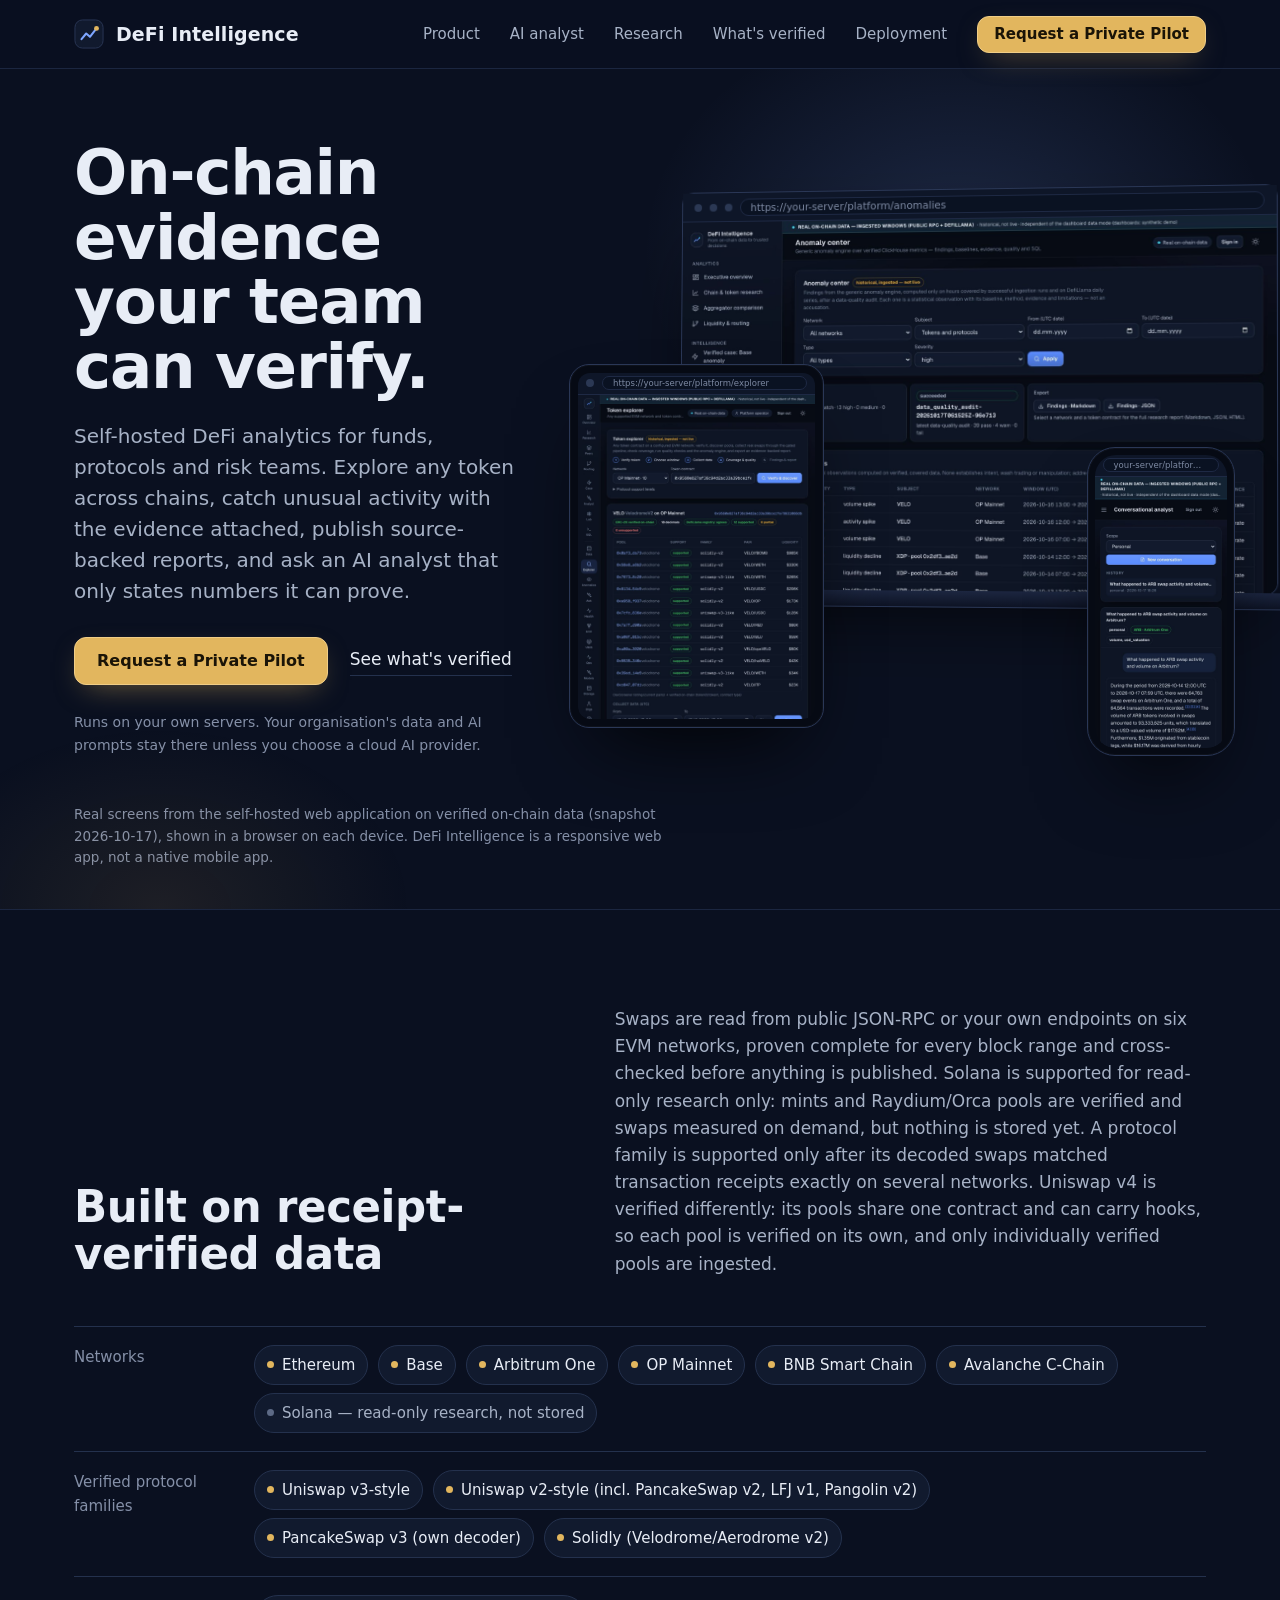
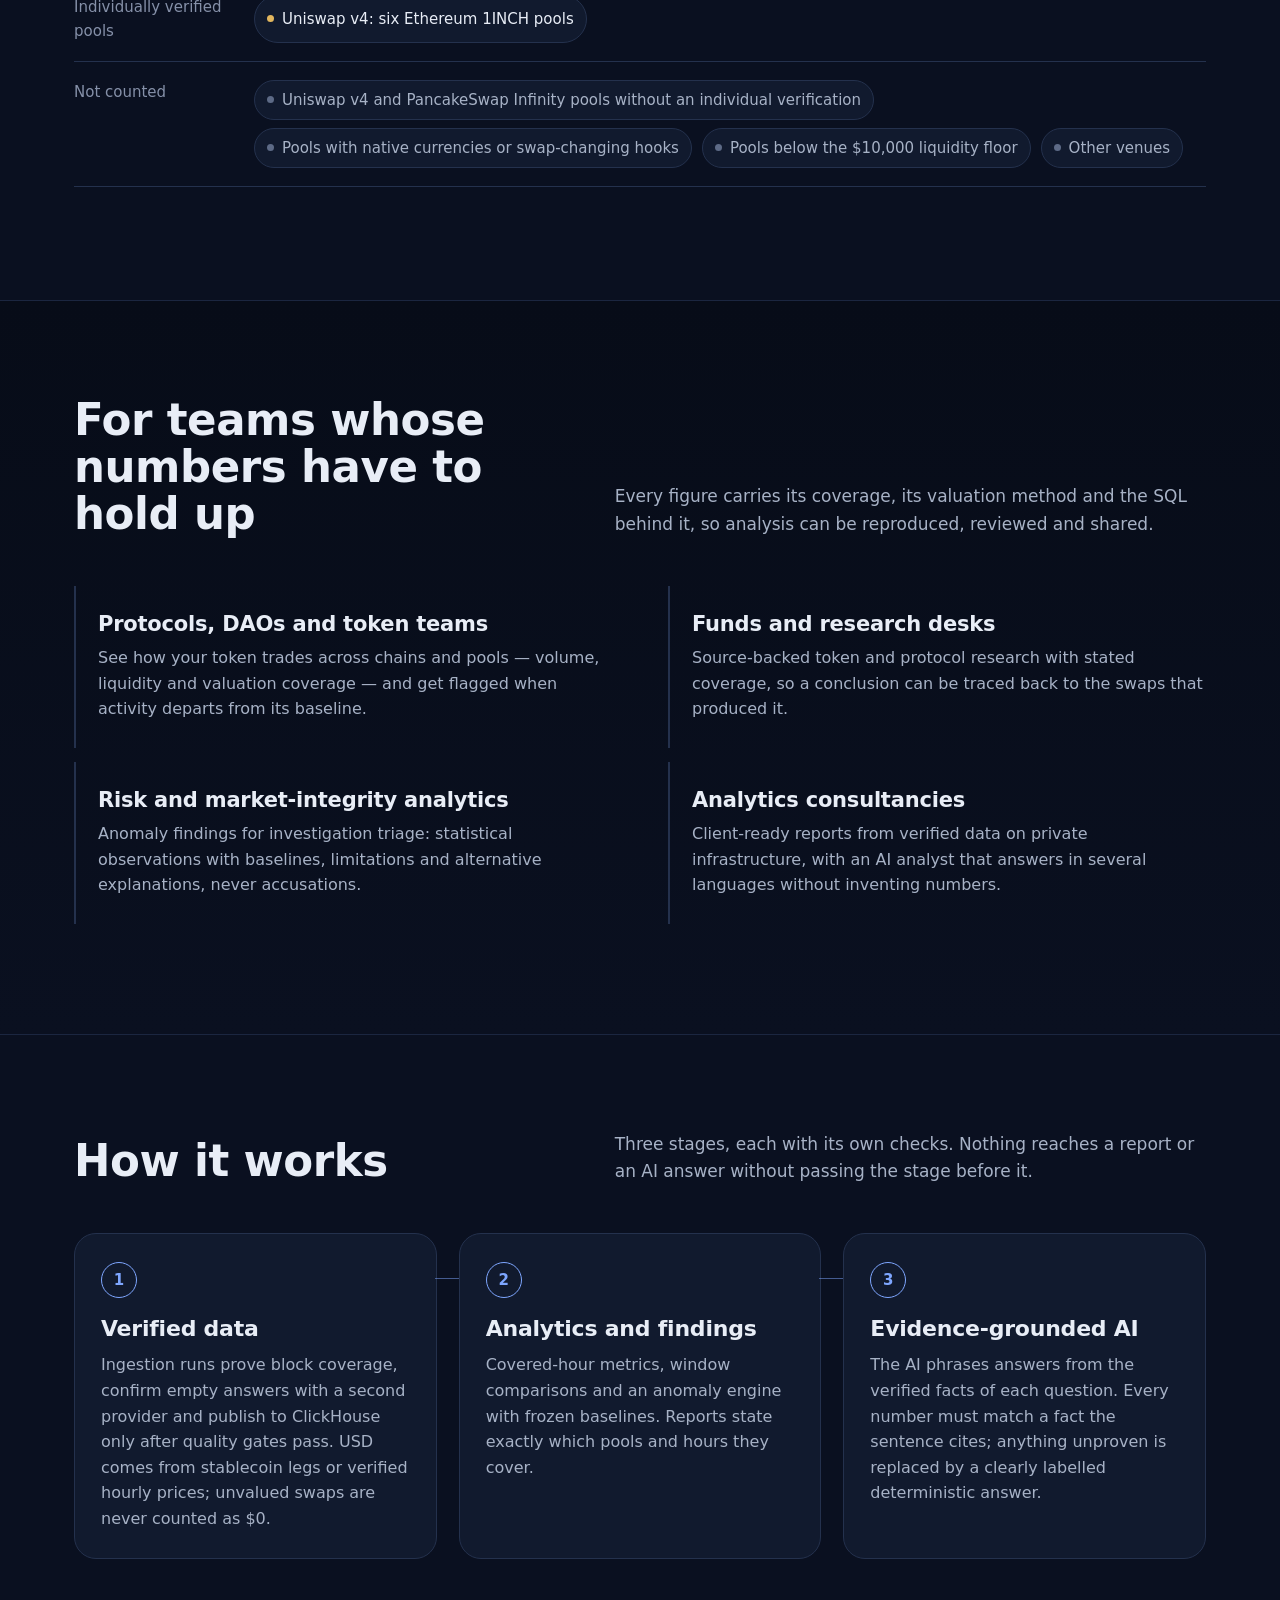
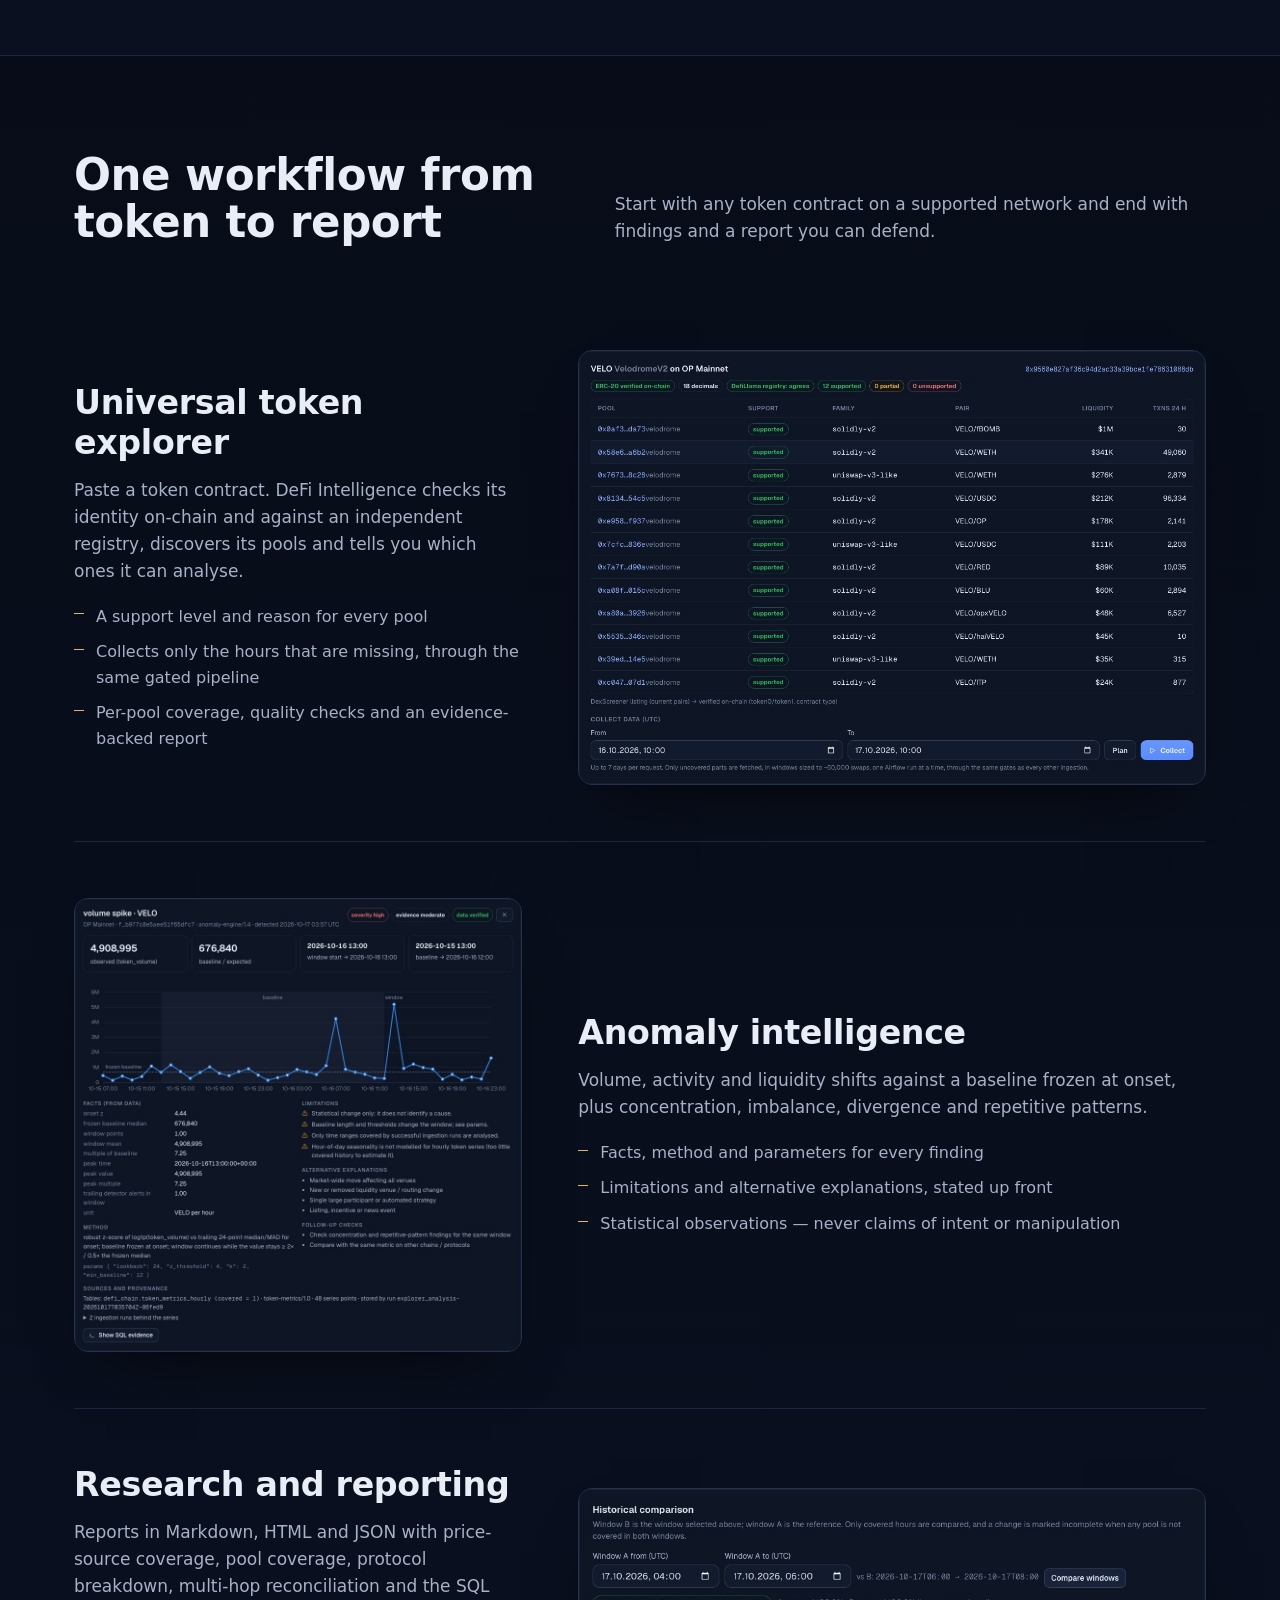
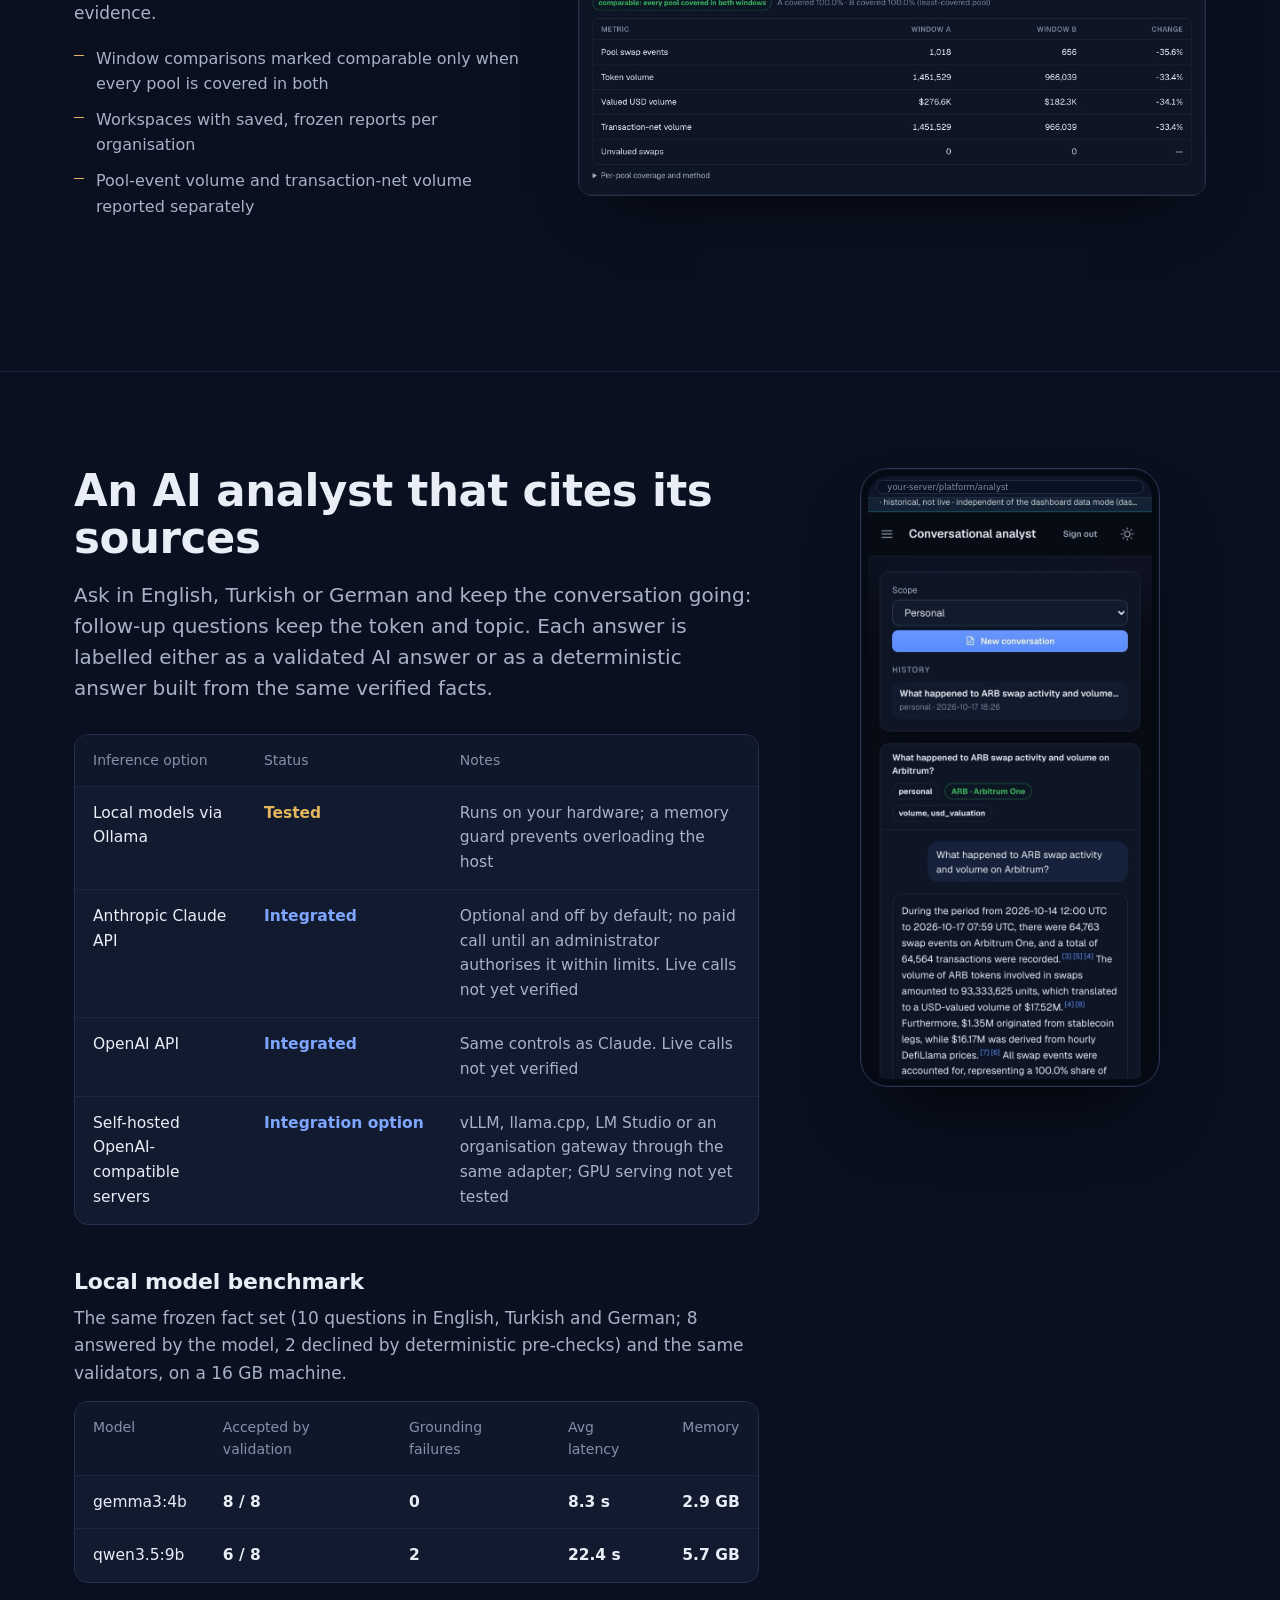
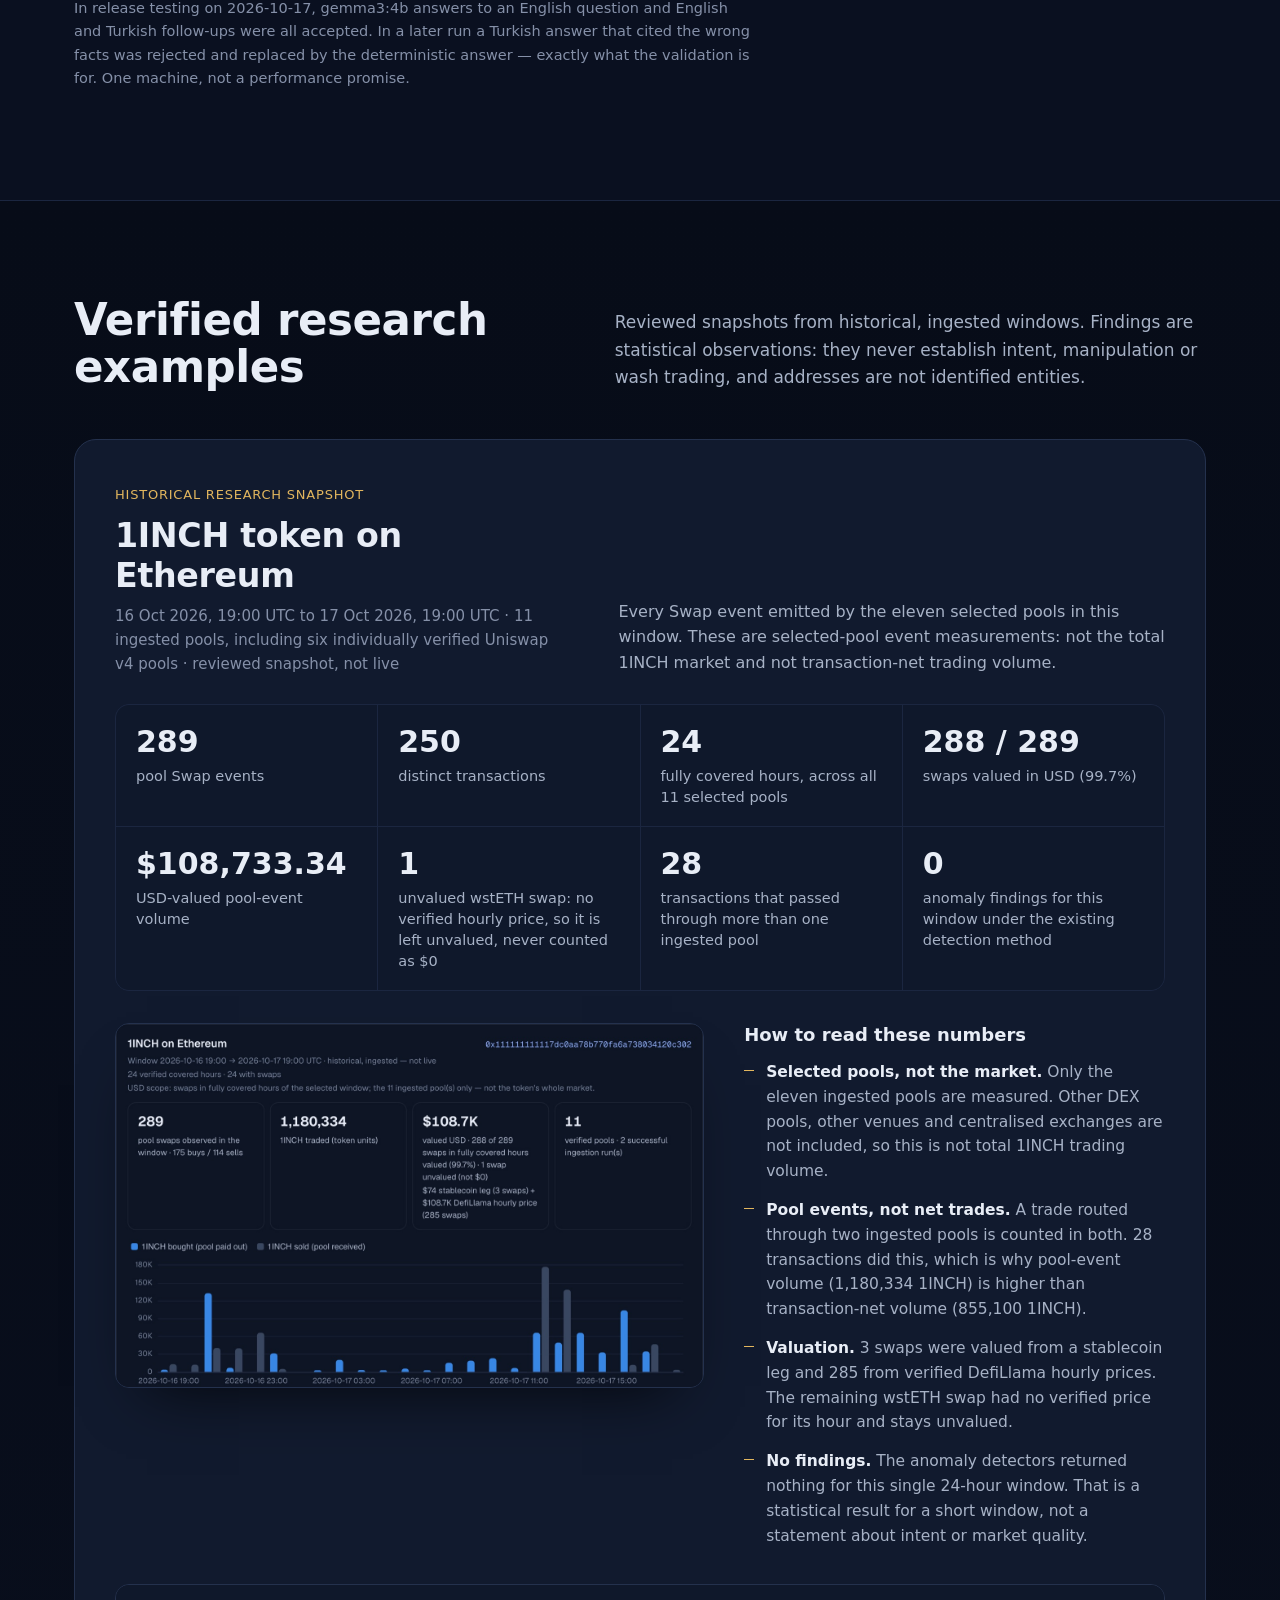
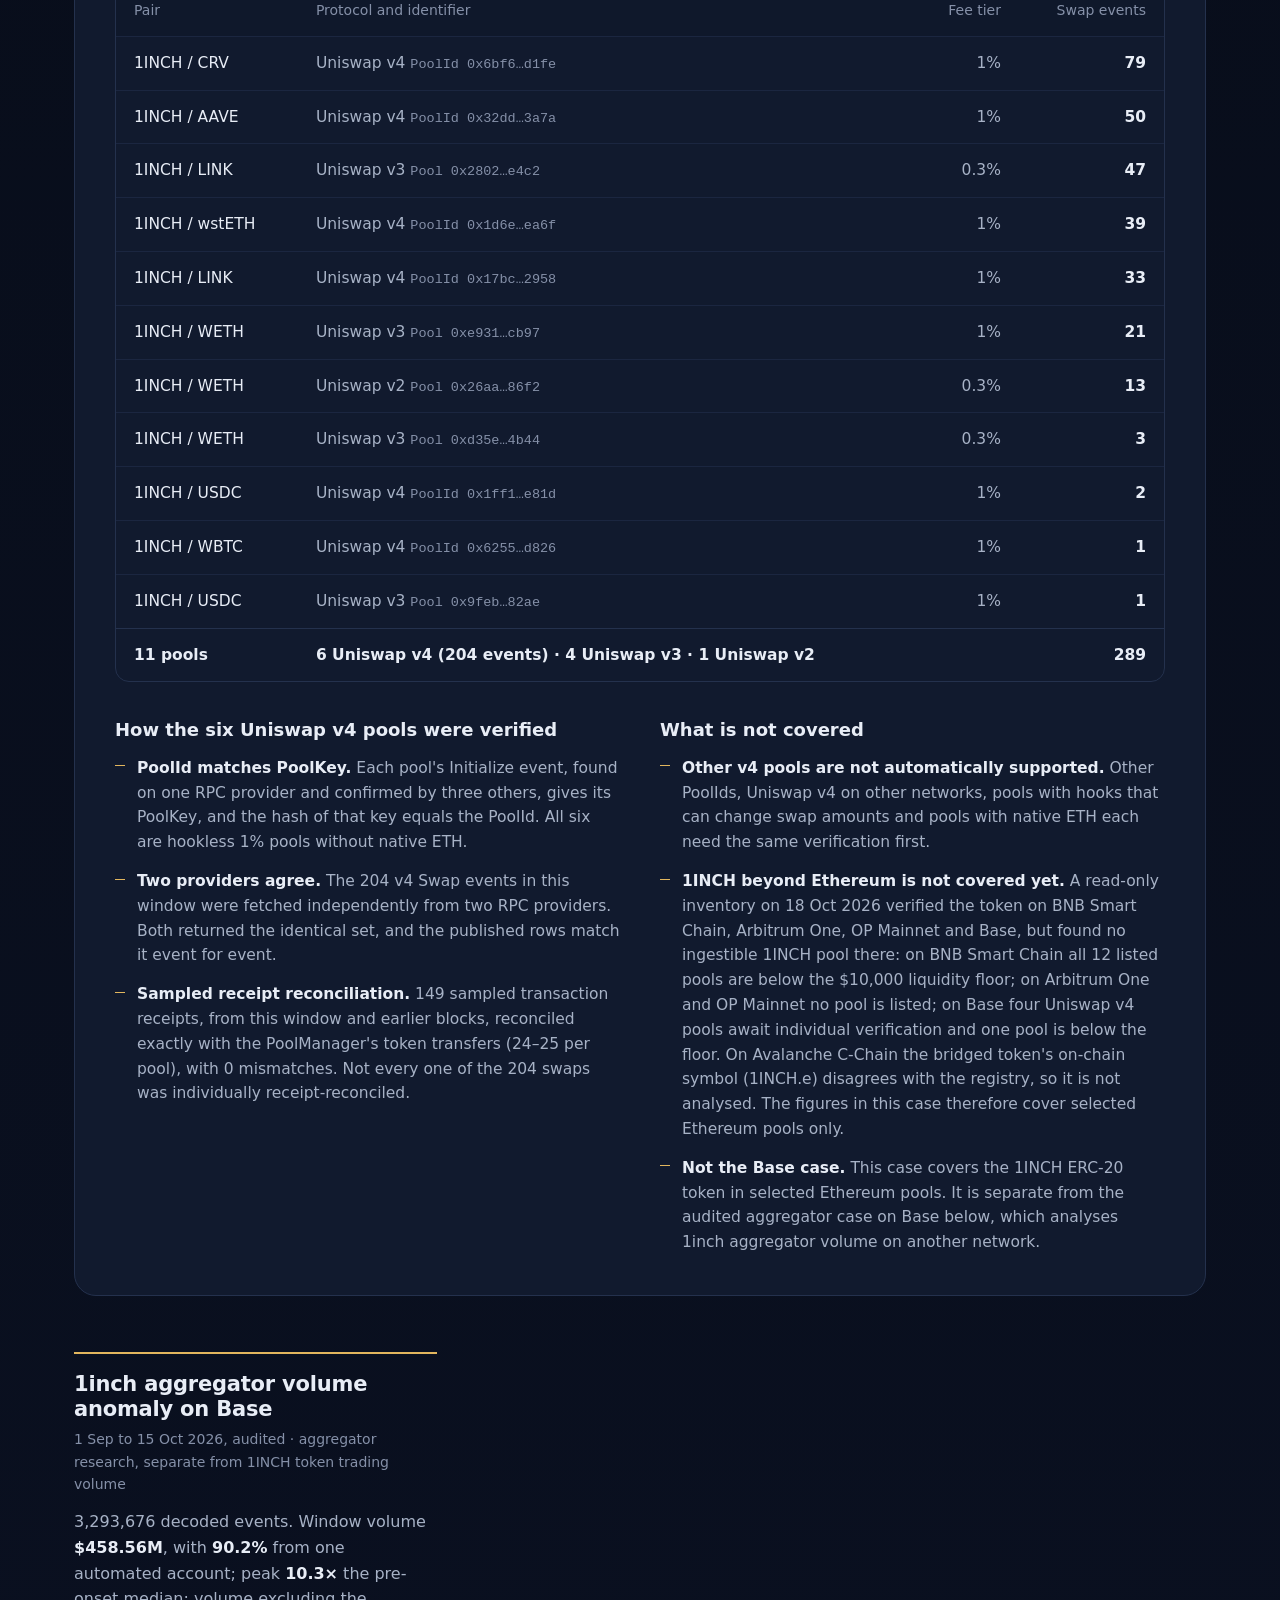
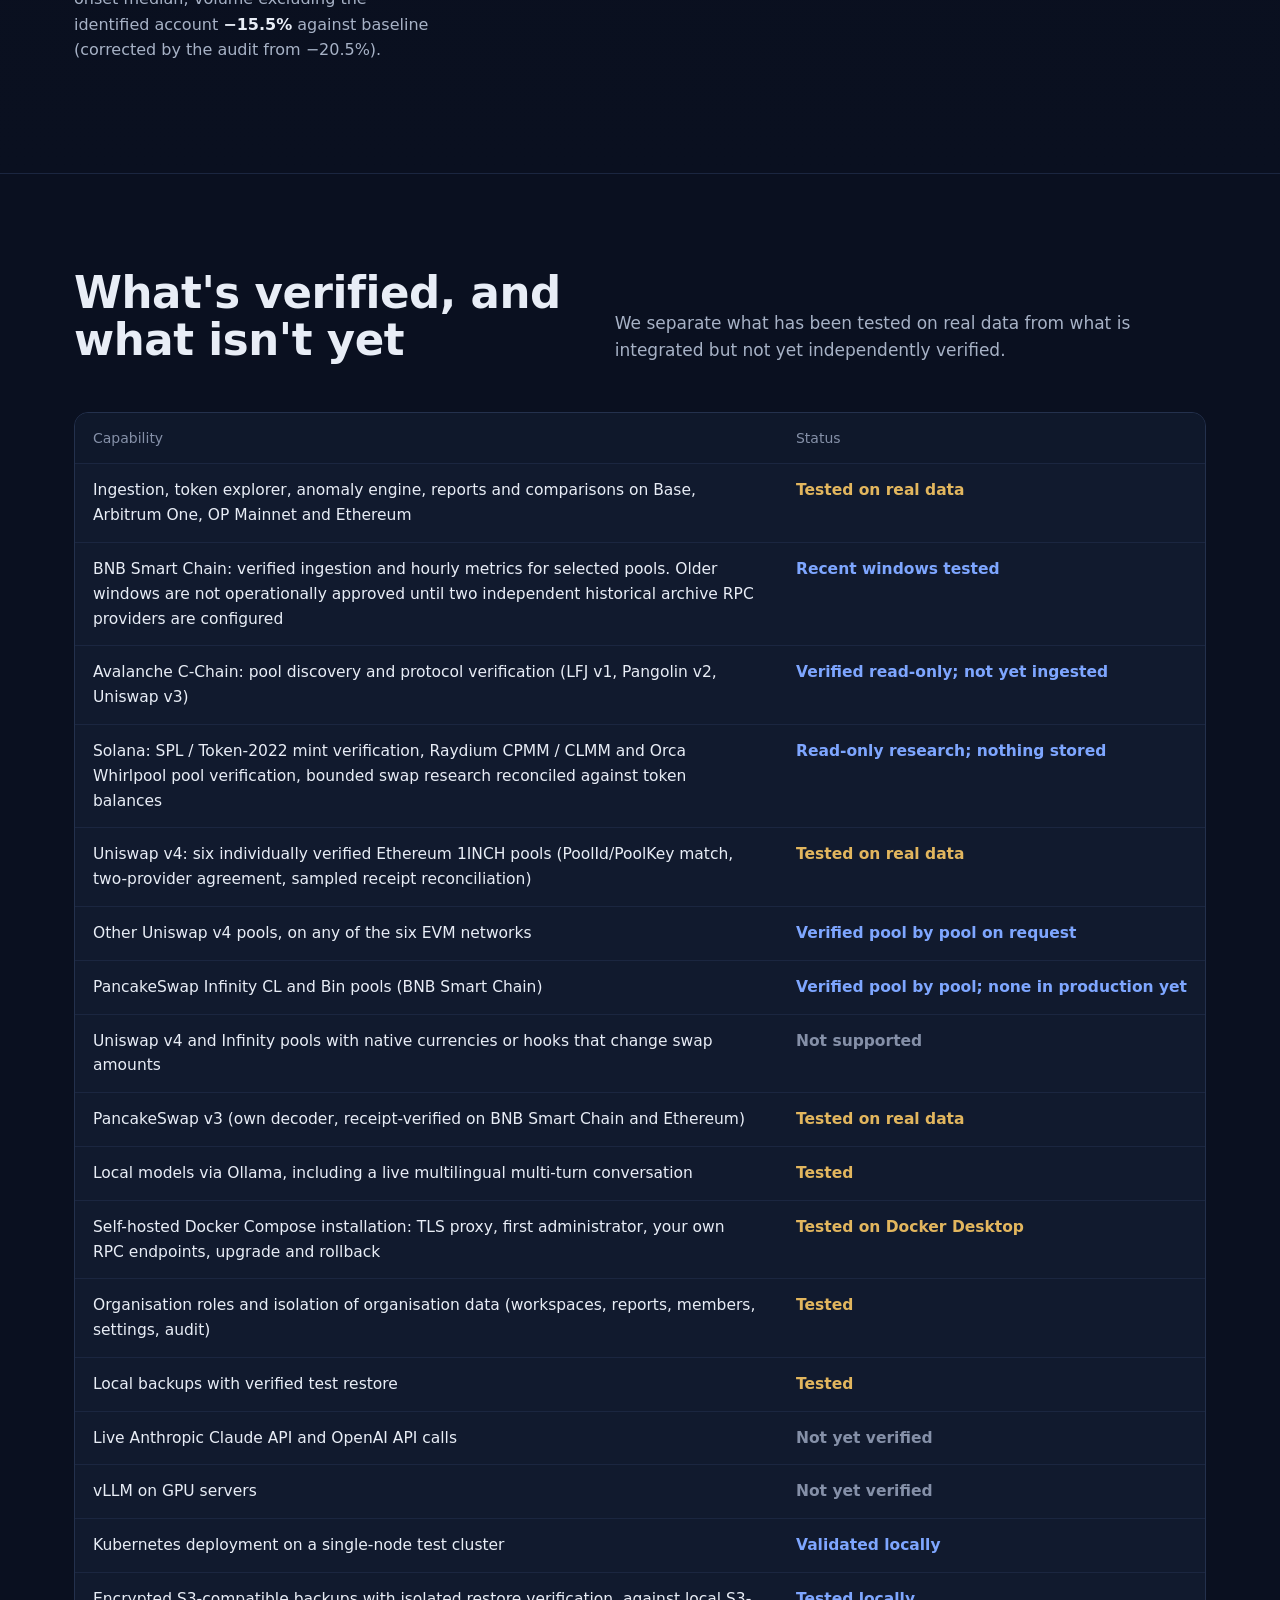
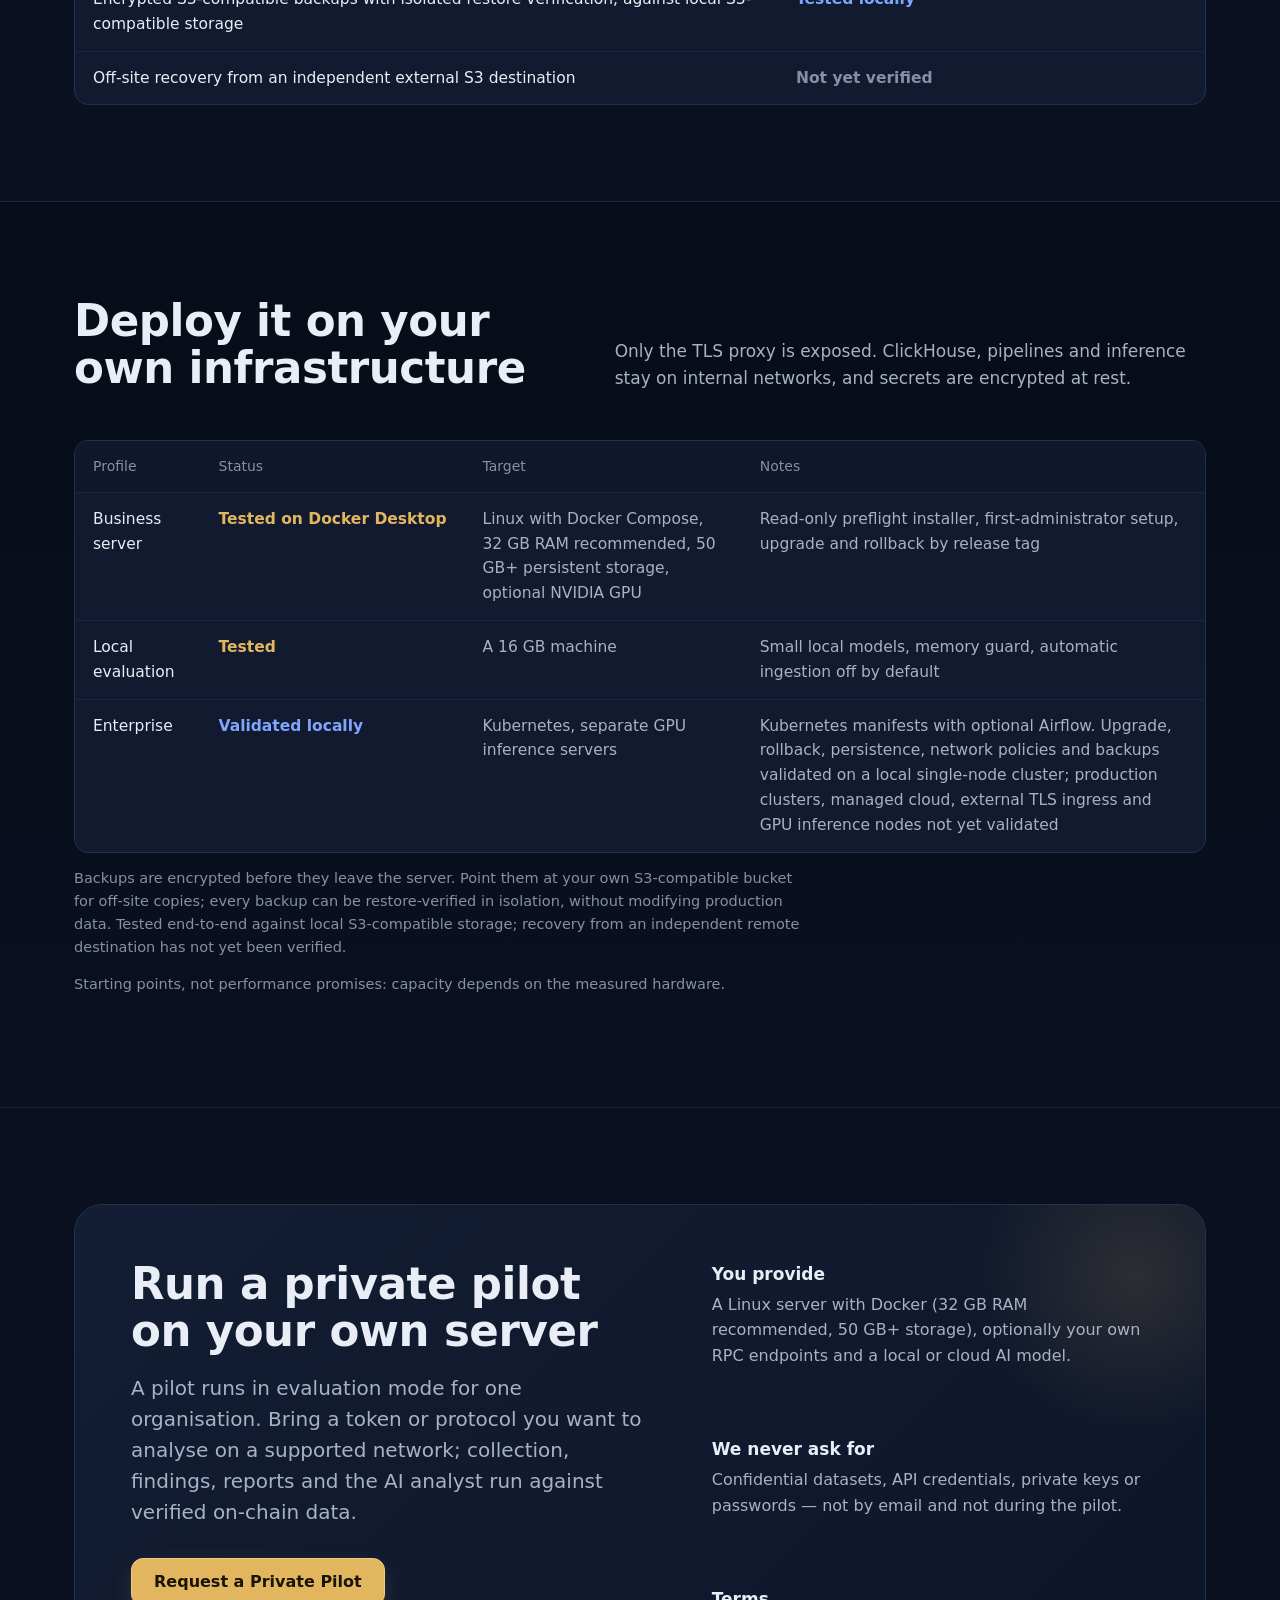
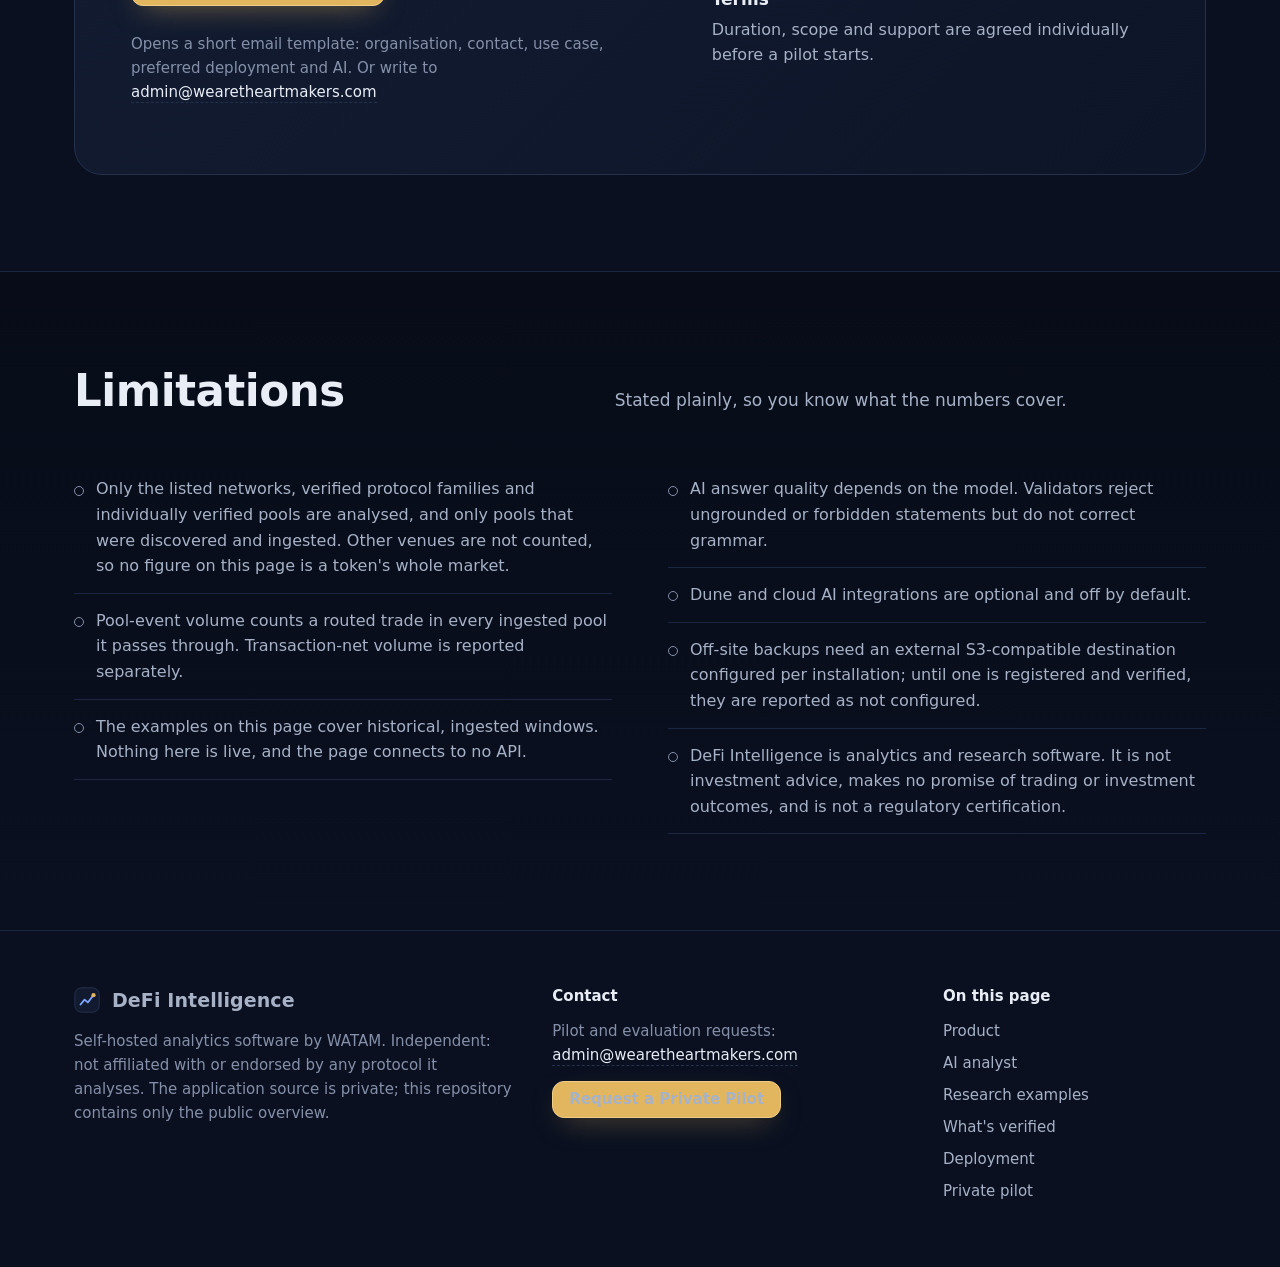
==== commit 1bb97e08: "Showcase: 1INCH as the only token case; seven networks stated accurately - Networks: Ethereum, Base," ====
--- a/index.html
+++ b/index.html
@@ -337,17 +337,17 @@
   <div class="wrap">
     <div class="intro">
       <h2 id="coverage-h">Built on receipt-verified data</h2>
-      <p>Swaps are read from public JSON-RPC or your own endpoints, proven complete for every block range and cross-checked before anything is published. A protocol family is supported only after its decoded swaps matched transaction receipts exactly on several networks. Uniswap v4 is verified differently: its pools share one contract and can carry hooks, so each pool is verified on its own, and only individually verified pools are ingested.</p>
+      <p>Swaps are read from public JSON-RPC or your own endpoints on six EVM networks, proven complete for every block range and cross-checked before anything is published. Solana is supported for read-only research only: mints and Raydium/Orca pools are verified and swaps measured on demand, but nothing is stored yet. A protocol family is supported only after its decoded swaps matched transaction receipts exactly on several networks. Uniswap v4 is verified differently: its pools share one contract and can carry hooks, so each pool is verified on its own, and only individually verified pools are ingested.</p>
     </div>
     <dl class="ledger">
       <dt>Networks</dt>
-      <dd><span class="tag"><span class="dot"></span>Base</span><span class="tag"><span class="dot"></span>Arbitrum One</span><span class="tag"><span class="dot"></span>OP Mainnet</span><span class="tag"><span class="dot"></span>Ethereum</span></dd>
+      <dd><span class="tag"><span class="dot"></span>Ethereum</span><span class="tag"><span class="dot"></span>Base</span><span class="tag"><span class="dot"></span>Arbitrum One</span><span class="tag"><span class="dot"></span>OP Mainnet</span><span class="tag"><span class="dot"></span>BNB Smart Chain</span><span class="tag"><span class="dot"></span>Avalanche C-Chain</span><span class="tag muted"><span class="dot"></span>Solana — read-only research, not stored</span></dd>
       <dt>Verified protocol families</dt>
-      <dd><span class="tag"><span class="dot"></span>Uniswap v3-style</span><span class="tag"><span class="dot"></span>Uniswap v2-style</span><span class="tag"><span class="dot"></span>Solidly (Velodrome/Aerodrome v2)</span></dd>
+      <dd><span class="tag"><span class="dot"></span>Uniswap v3-style</span><span class="tag"><span class="dot"></span>Uniswap v2-style (incl. PancakeSwap v2, LFJ v1, Pangolin v2)</span><span class="tag"><span class="dot"></span>PancakeSwap v3 (own decoder)</span><span class="tag"><span class="dot"></span>Solidly (Velodrome/Aerodrome v2)</span></dd>
       <dt>Individually verified pools</dt>
       <dd><a class="tag" href="#case-1inch"><span class="dot"></span>Uniswap v4: six Ethereum 1INCH pools</a></dd>
       <dt>Not counted</dt>
-      <dd><span class="tag muted"><span class="dot"></span>PancakeSwap v3 (decoder only, not verified for ingestion)</span><span class="tag muted"><span class="dot"></span>Other Uniswap v4 pools and networks</span><span class="tag muted"><span class="dot"></span>v4 pools with native ETH or swap-changing hooks</span><span class="tag muted"><span class="dot"></span>Other venues</span></dd>
+      <dd><span class="tag muted"><span class="dot"></span>Uniswap v4 and PancakeSwap Infinity pools without an individual verification</span><span class="tag muted"><span class="dot"></span>Pools with native currencies or swap-changing hooks</span><span class="tag muted"><span class="dot"></span>Pools below the $10,000 liquidity floor</span><span class="tag muted"><span class="dot"></span>Other venues</span></dd>
     </dl>
   </div>
 </section>
@@ -535,16 +535,14 @@
           <h4>What is not covered</h4>
           <ul class="checks">
             <li><b>Other v4 pools are not automatically supported.</b> Other PoolIds, Uniswap v4 on other networks, pools with hooks that can change swap amounts and pools with native ETH each need the same verification first.</li>
-            <li><b>PancakeSwap v3 remains decoder-only.</b> Its swaps can be decoded, but it is not verified for ingestion.</li>
+            <li><b>1INCH beyond Ethereum is not covered yet.</b> A read-only inventory on 18 Oct 2026 verified the token on BNB Smart Chain, Arbitrum One, OP Mainnet and Base, but found no ingestible 1INCH pool there: on BNB Smart Chain all 12 listed pools are below the $10,000 liquidity floor; on Arbitrum One and OP Mainnet no pool is listed; on Base four Uniswap v4 pools await individual verification and one pool is below the floor. On Avalanche C-Chain the bridged token's on-chain symbol (1INCH.e) disagrees with the registry, so it is not analysed. The figures in this case therefore cover selected Ethereum pools only.</li>
             <li><b>Not the Base case.</b> This case covers the 1INCH ERC-20 token in selected Ethereum pools. It is separate from the audited aggregator case on Base below, which analyses 1inch aggregator volume on another network.</li>
           </ul>
         </div>
       </div>
     </article>
     <div class="cases">
-      <article class="case"><h3>Aggregator volume anomaly on Base</h3><p class="when">1 Sep to 15 Oct 2026, audited</p><p>3,293,676 decoded events. Window volume <span class="num">$458.56M</span>, with <span class="num">90.2%</span> from one automated account; peak <span class="num">10.3×</span> the pre-onset median; volume excluding the identified account <span class="num">−15.5%</span> against baseline (corrected by the audit from −20.5%).</p></article>
-      <article class="case"><h3>ARB on Arbitrum One</h3><p class="when">14 Oct 12:00 to 17 Oct 03:00 UTC, 3 pools</p><p><span class="num">63,089</span> pool swap events and <span class="num">$17.06M</span> valued volume: 36.8% through stablecoin legs, 63.2% through verified hourly prices, 0 unvalued. Pass-through routing 0.1%.</p></article>
-      <article class="case"><h3>VELO on OP Mainnet</h3><p class="when">16 Oct 12:00 to 17 Oct 00:00 UTC</p><p>12 pools discovered and receipt-verified; 6 ingested. Solidly pools carried <span class="num">62,302</span> swap events but only 463,647 VELO; v3 pools carried 3,266 events and 12.2M VELO. The report states that market coverage is partial.</p></article>
+      <article class="case"><h3>1inch aggregator volume anomaly on Base</h3><p class="when">1 Sep to 15 Oct 2026, audited · aggregator research, separate from 1INCH token trading volume</p><p>3,293,676 decoded events. Window volume <span class="num">$458.56M</span>, with <span class="num">90.2%</span> from one automated account; peak <span class="num">10.3×</span> the pre-onset median; volume excluding the identified account <span class="num">−15.5%</span> against baseline (corrected by the audit from −20.5%).</p></article>
     </div>
   </div>
 </section>
@@ -559,9 +557,14 @@
       <table>
         <tr><th scope="col">Capability</th><th scope="col">Status</th></tr>
         <tr><td>Ingestion, token explorer, anomaly engine, reports and comparisons on Base, Arbitrum One, OP Mainnet and Ethereum</td><td class="st ok">Tested on real data</td></tr>
+        <tr><td>BNB Smart Chain: verified ingestion and hourly metrics for selected pools. Older windows are not operationally approved until two independent historical archive RPC providers are configured</td><td class="st part">Recent windows tested</td></tr>
+        <tr><td>Avalanche C-Chain: pool discovery and protocol verification (LFJ v1, Pangolin v2, Uniswap v3)</td><td class="st part">Verified read-only; not yet ingested</td></tr>
+        <tr><td>Solana: SPL / Token-2022 mint verification, Raydium CPMM / CLMM and Orca Whirlpool pool verification, bounded swap research reconciled against token balances</td><td class="st part">Read-only research; nothing stored</td></tr>
         <tr><td>Uniswap v4: six individually verified Ethereum 1INCH pools (PoolId/PoolKey match, two-provider agreement, sampled receipt reconciliation)</td><td class="st ok">Tested on real data</td></tr>
-        <tr><td>Other Uniswap v4 pools, other networks, hooks that change swap amounts, native ETH</td><td class="st no">Not supported</td></tr>
-        <tr><td>PancakeSwap v3 ingestion</td><td class="st part">Decoder only</td></tr>
+        <tr><td>Other Uniswap v4 pools, on any of the six EVM networks</td><td class="st part">Verified pool by pool on request</td></tr>
+        <tr><td>PancakeSwap Infinity CL and Bin pools (BNB Smart Chain)</td><td class="st part">Verified pool by pool; none in production yet</td></tr>
+        <tr><td>Uniswap v4 and Infinity pools with native currencies or hooks that change swap amounts</td><td class="st no">Not supported</td></tr>
+        <tr><td>PancakeSwap v3 (own decoder, receipt-verified on BNB Smart Chain and Ethereum)</td><td class="st ok">Tested on real data</td></tr>
         <tr><td>Local models via Ollama, including a live multilingual multi-turn conversation</td><td class="st ok">Tested</td></tr>
         <tr><td>Self-hosted Docker Compose installation: TLS proxy, first administrator, your own RPC endpoints, upgrade and rollback</td><td class="st ok">Tested on Docker Desktop</td></tr>
         <tr><td>Organisation roles and isolation of organisation data (workspaces, reports, members, settings, audit)</td><td class="st ok">Tested</td></tr>
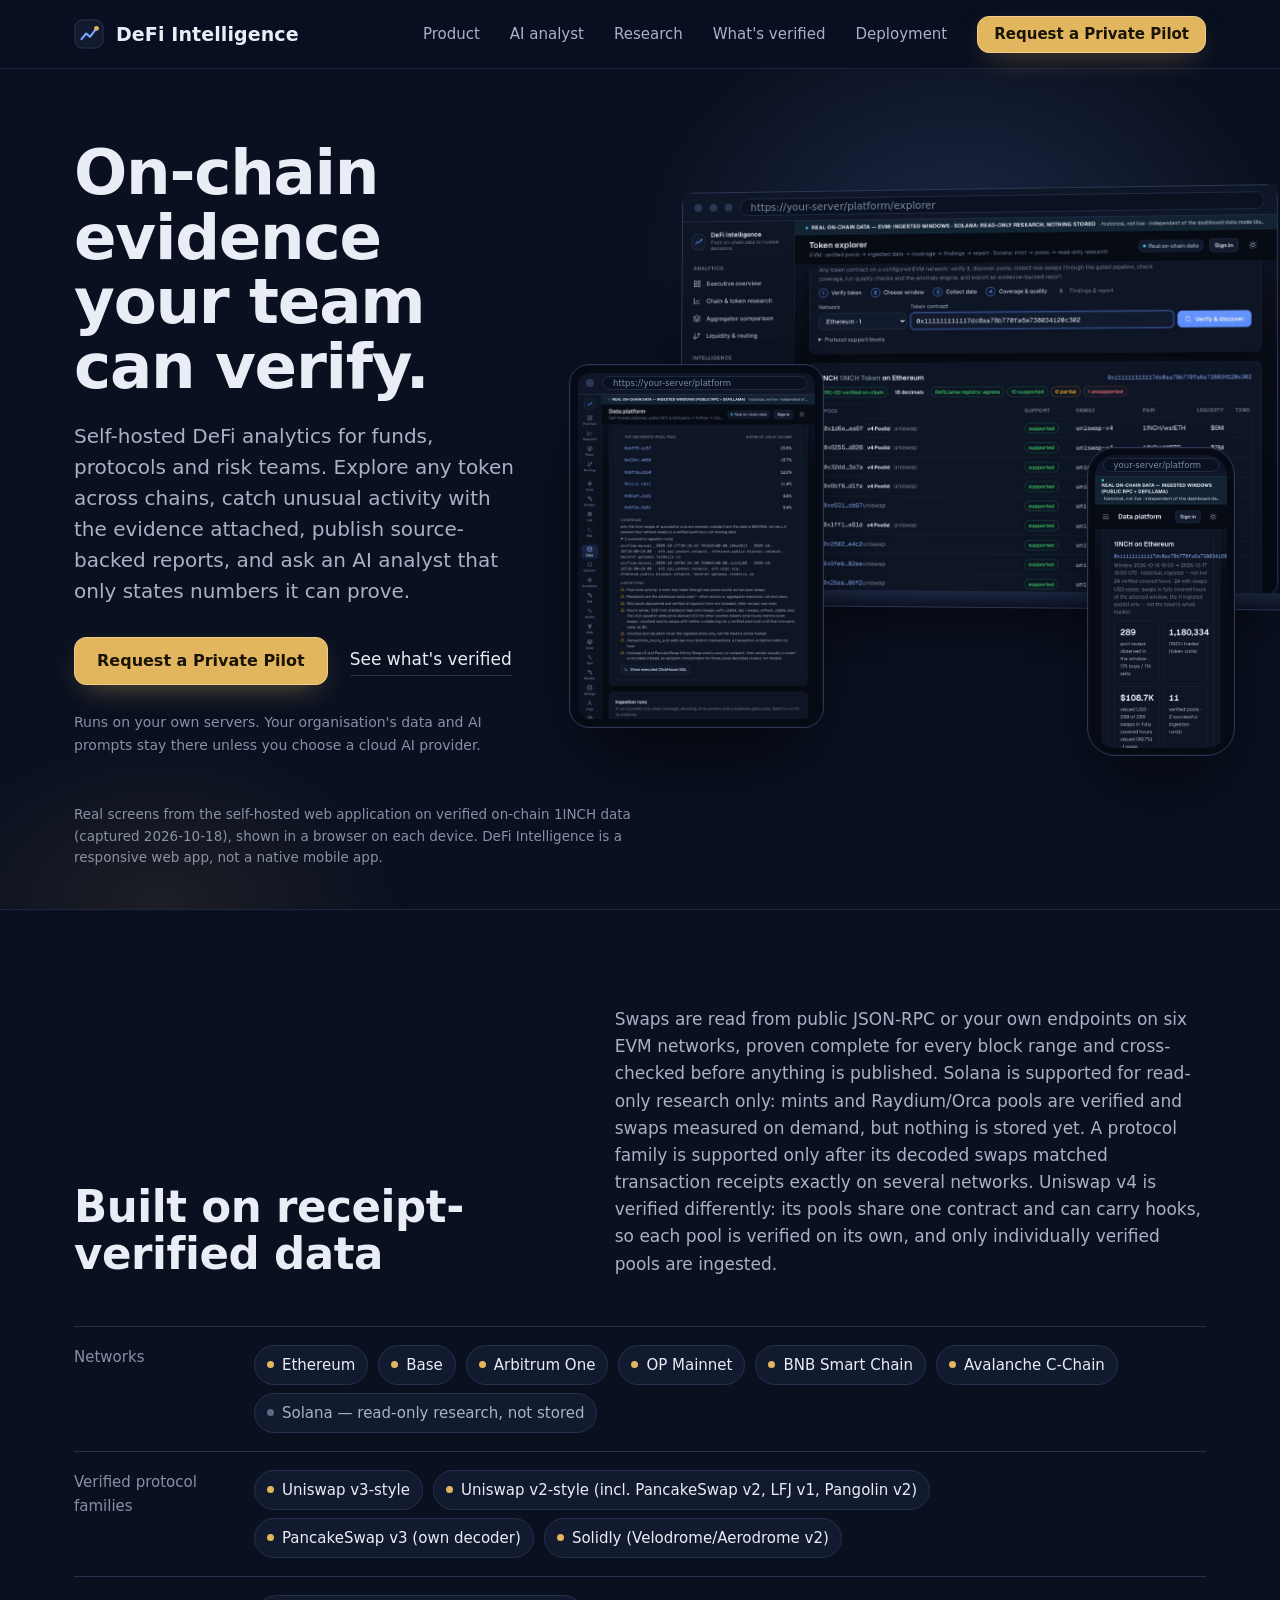
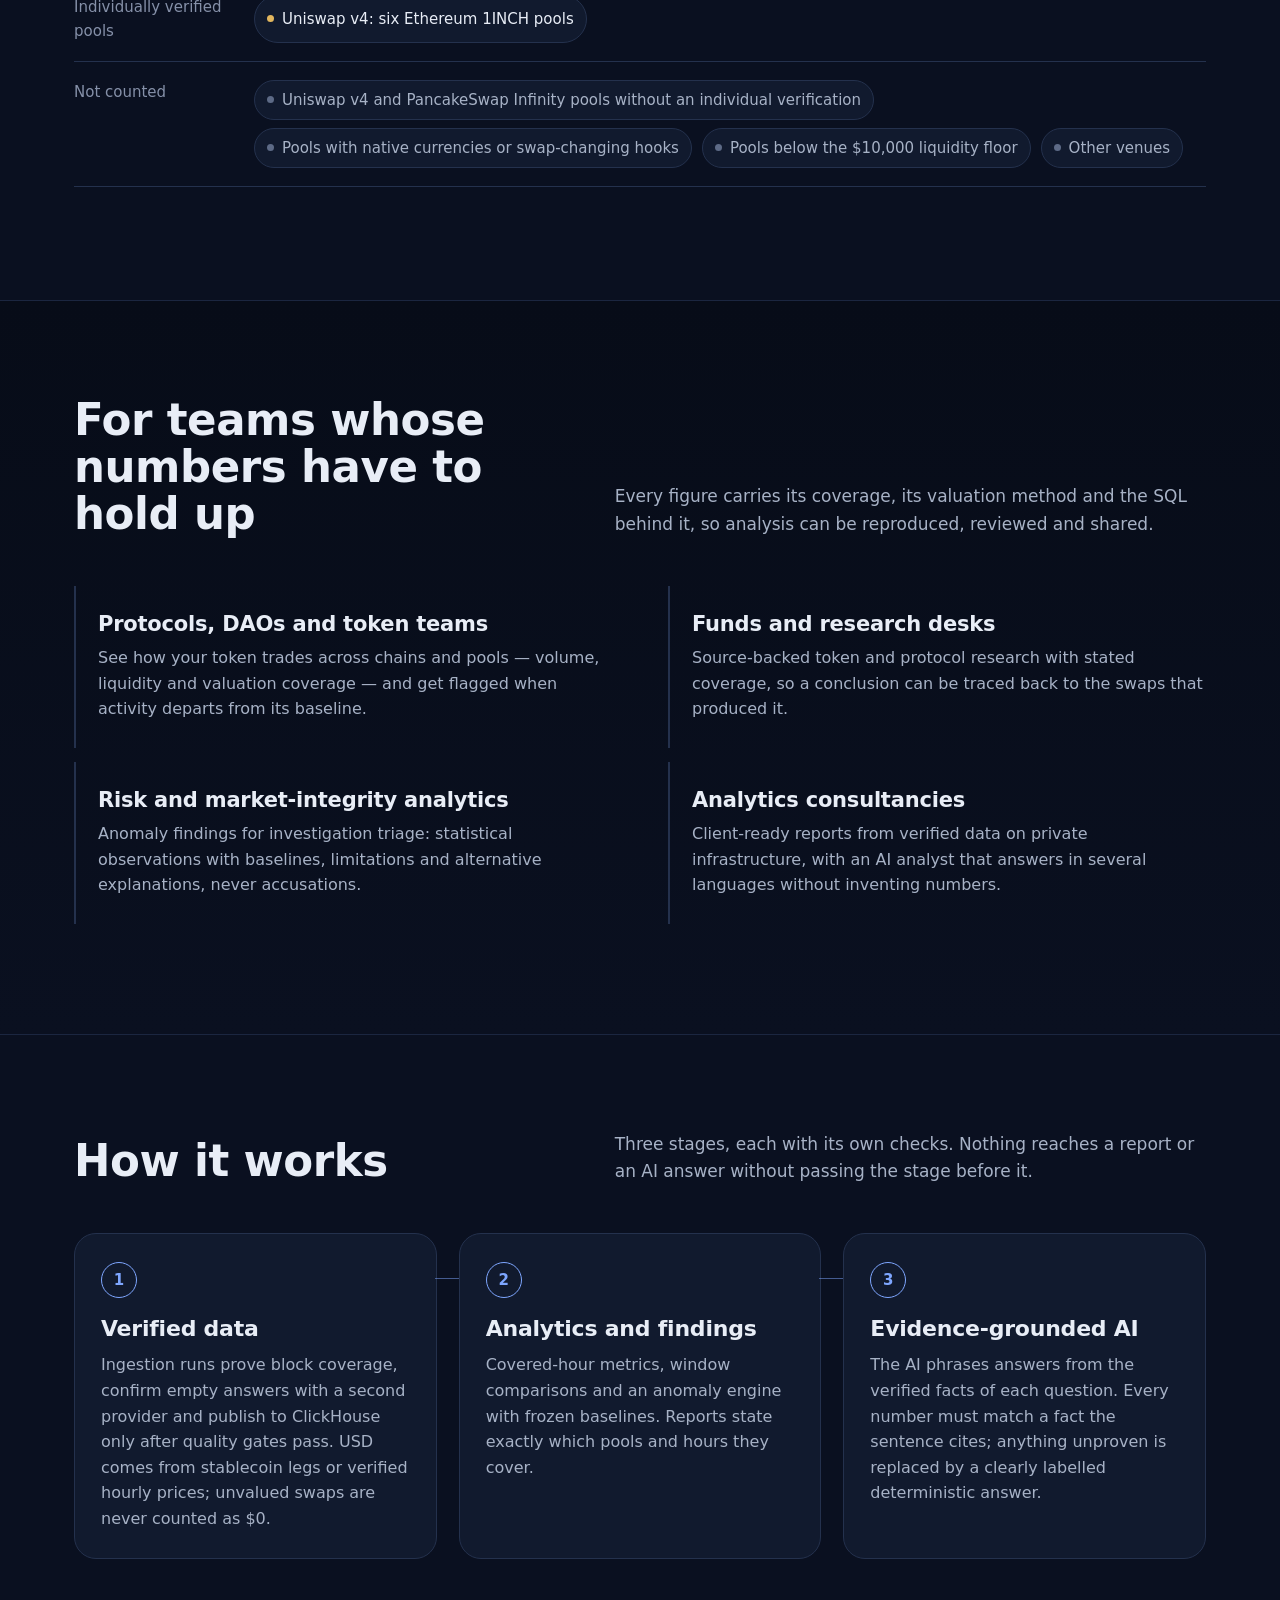
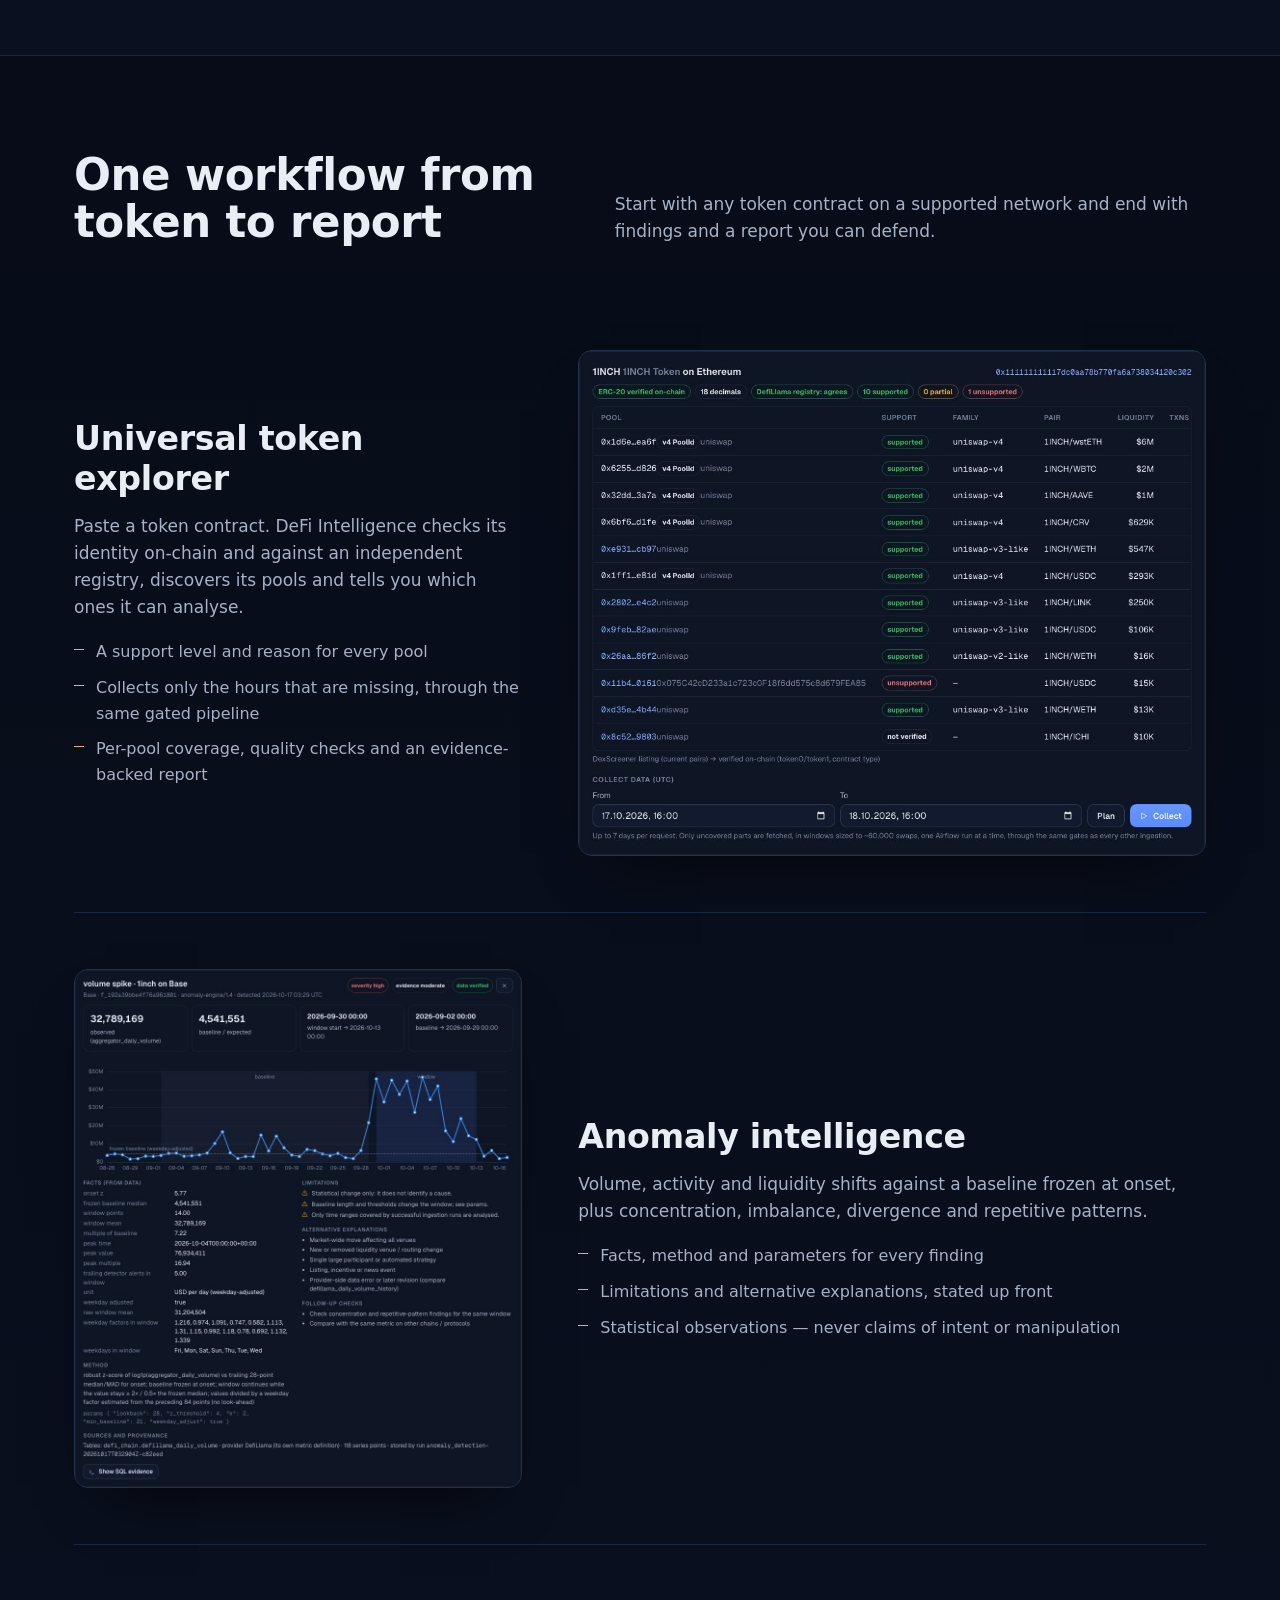
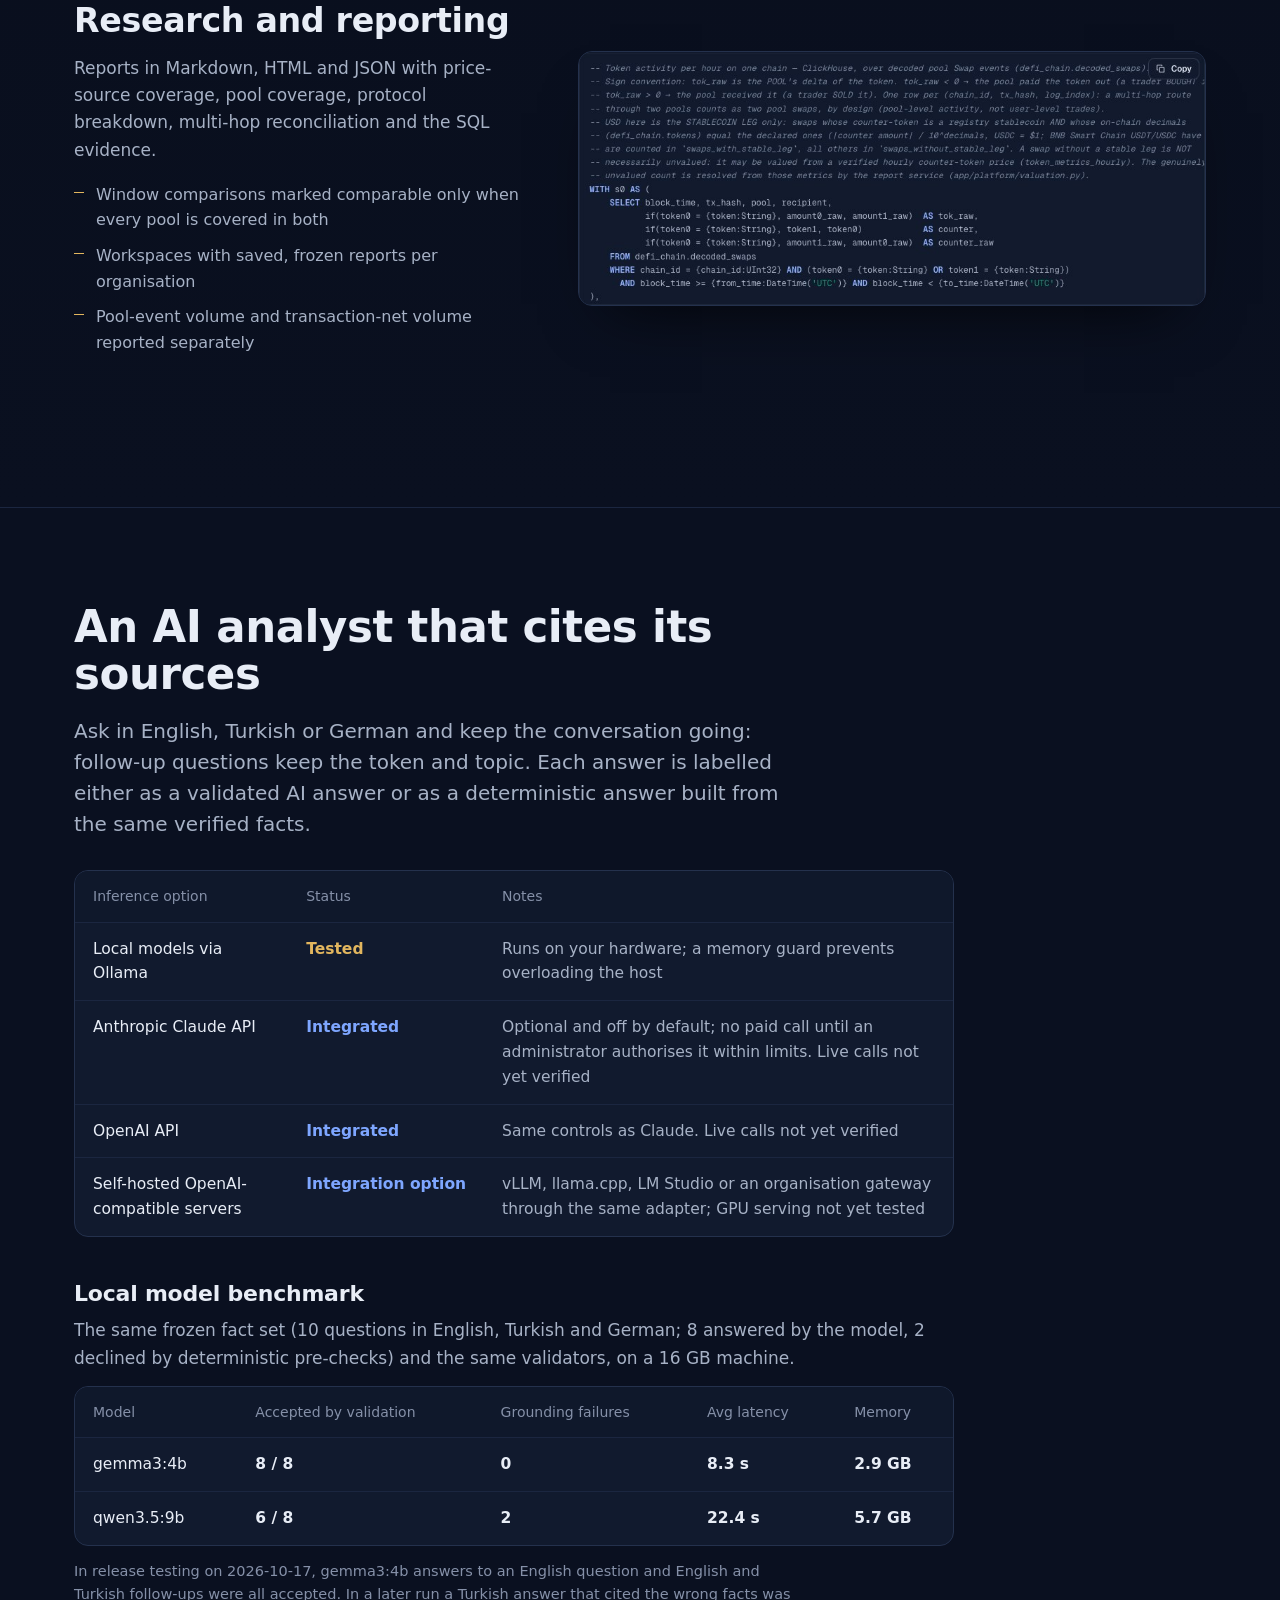
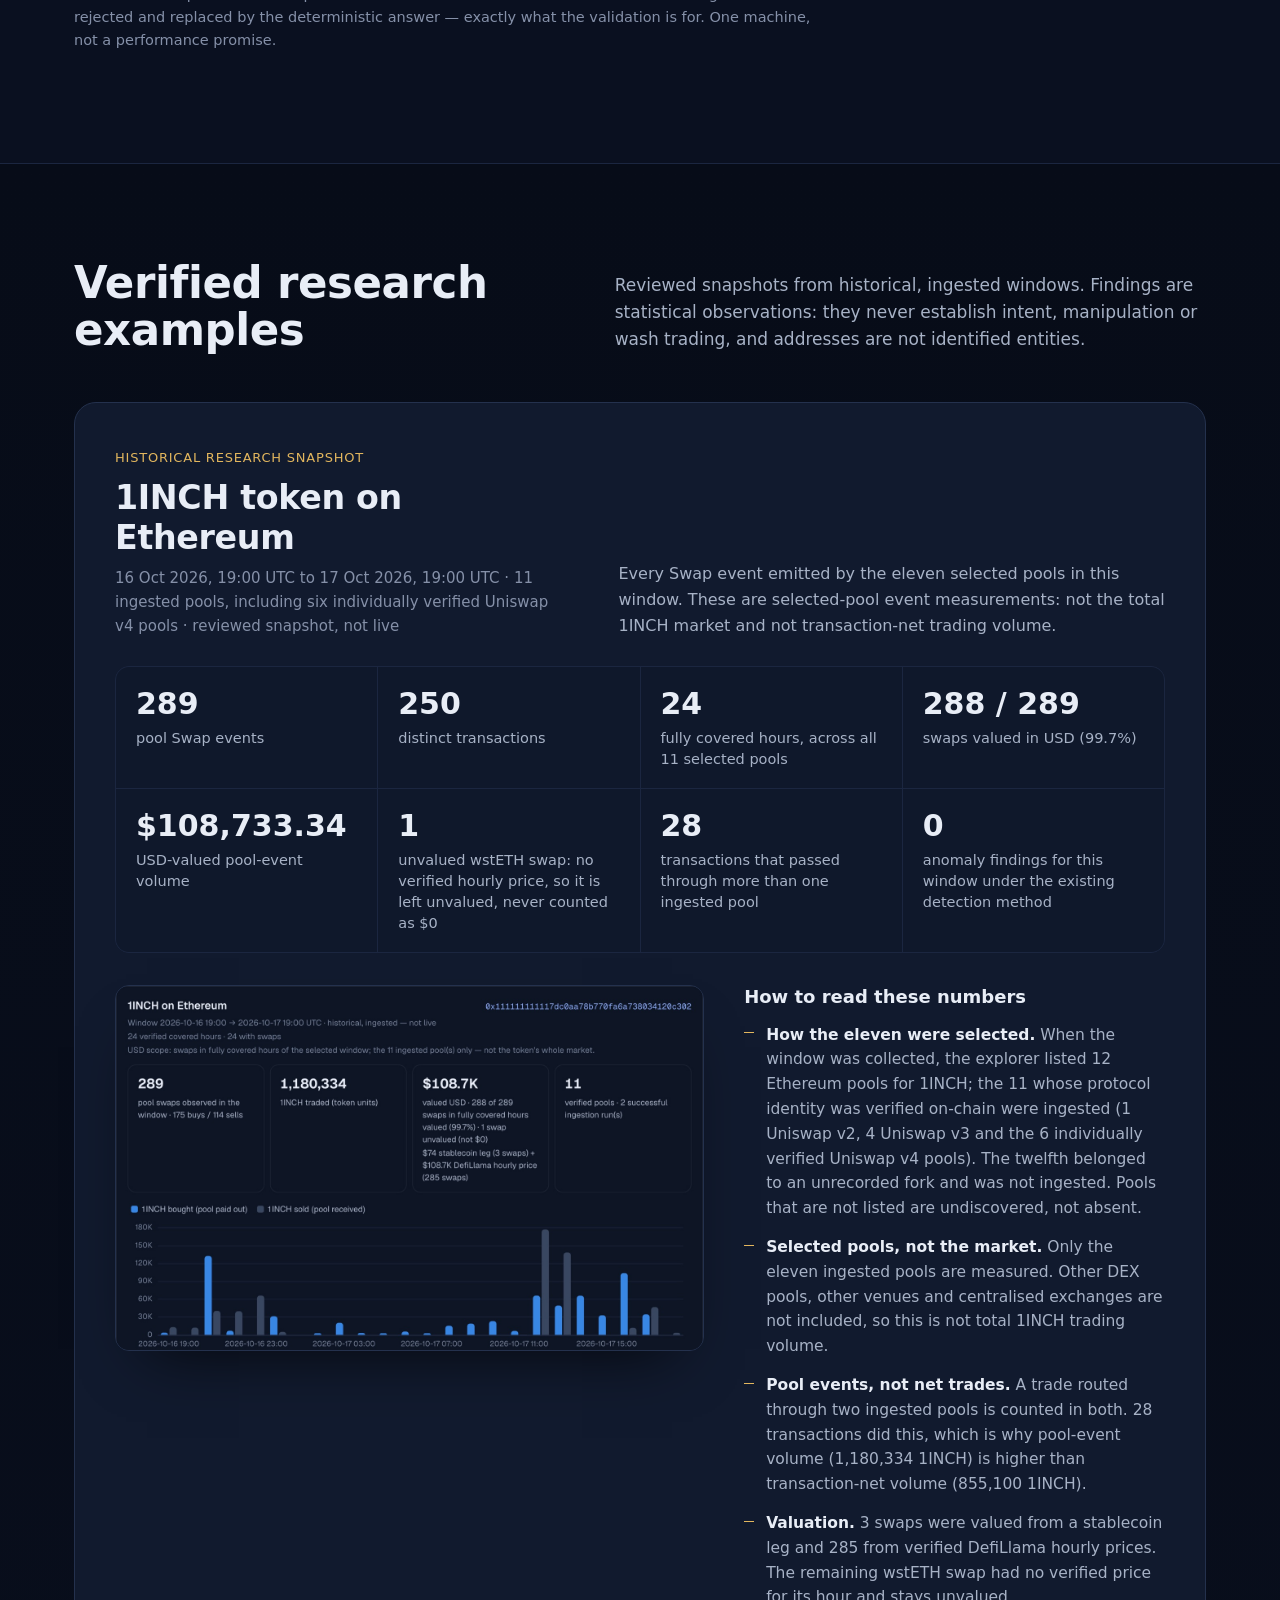
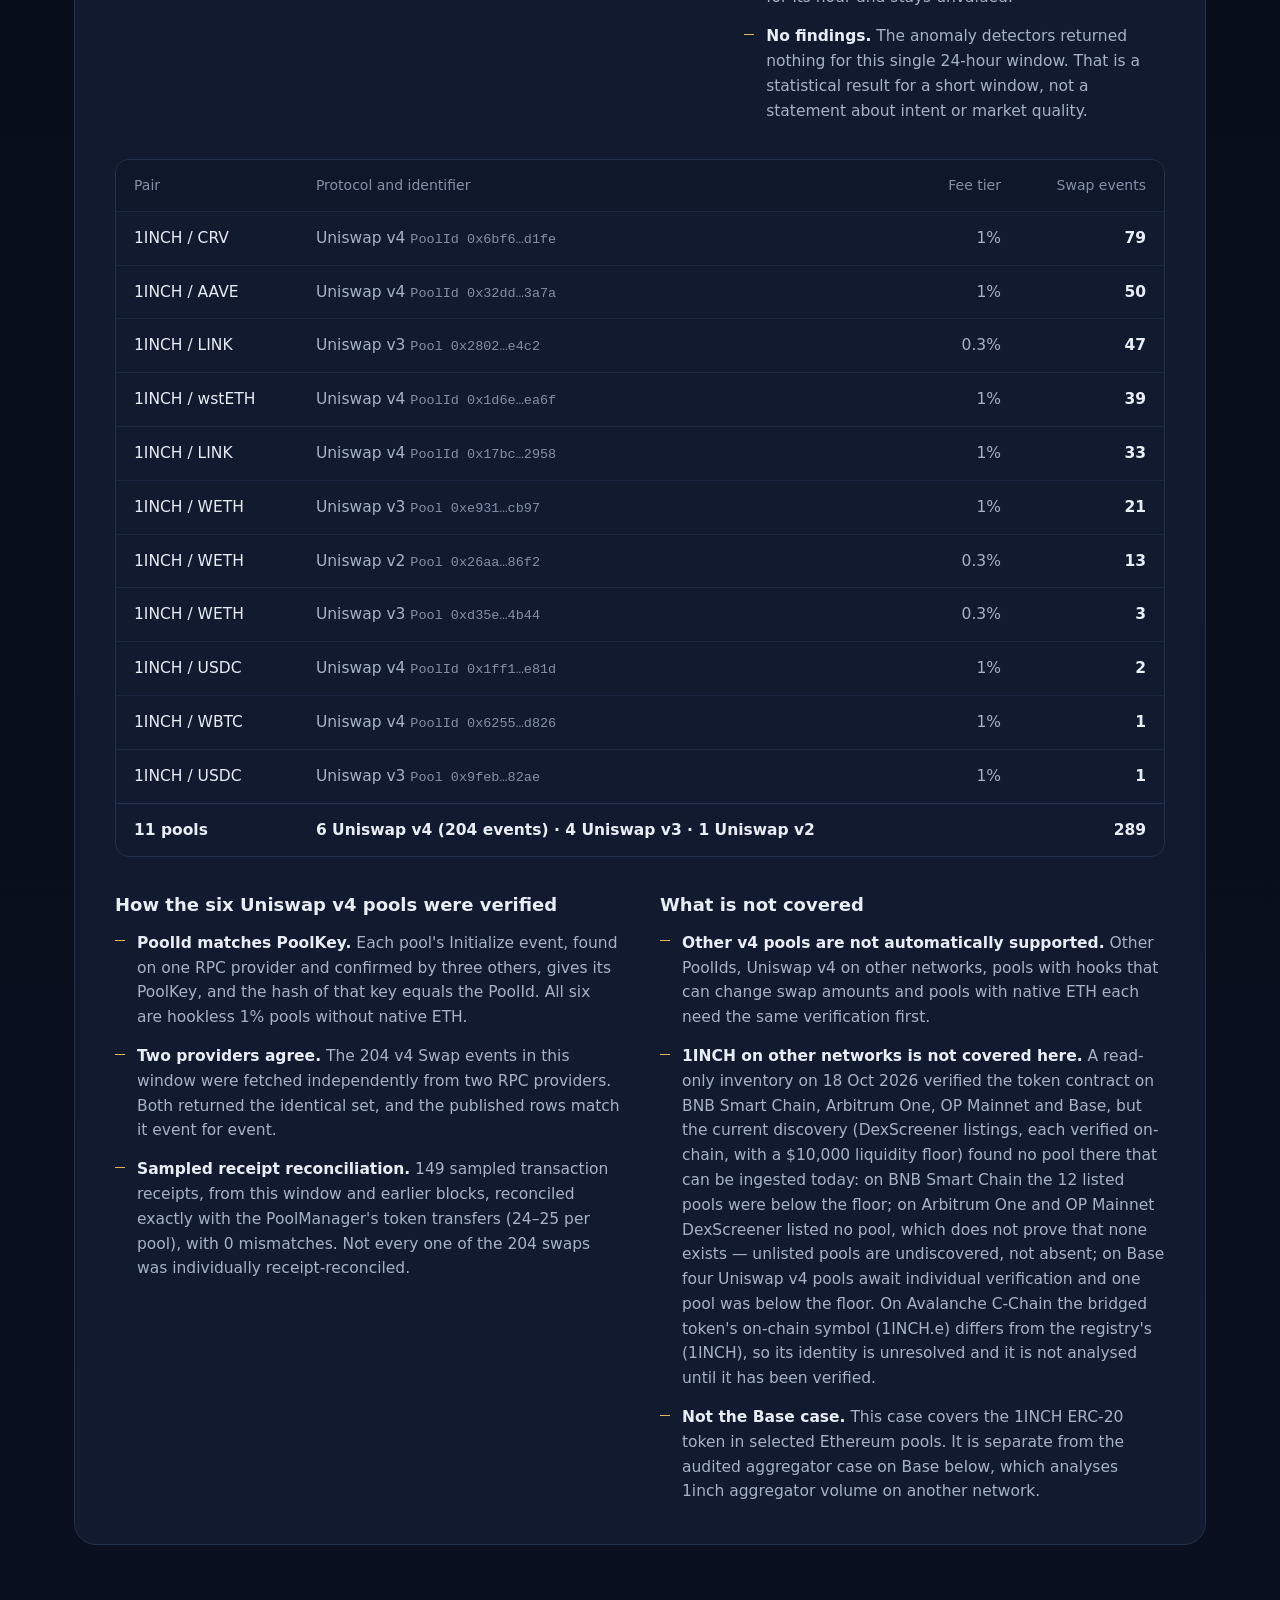
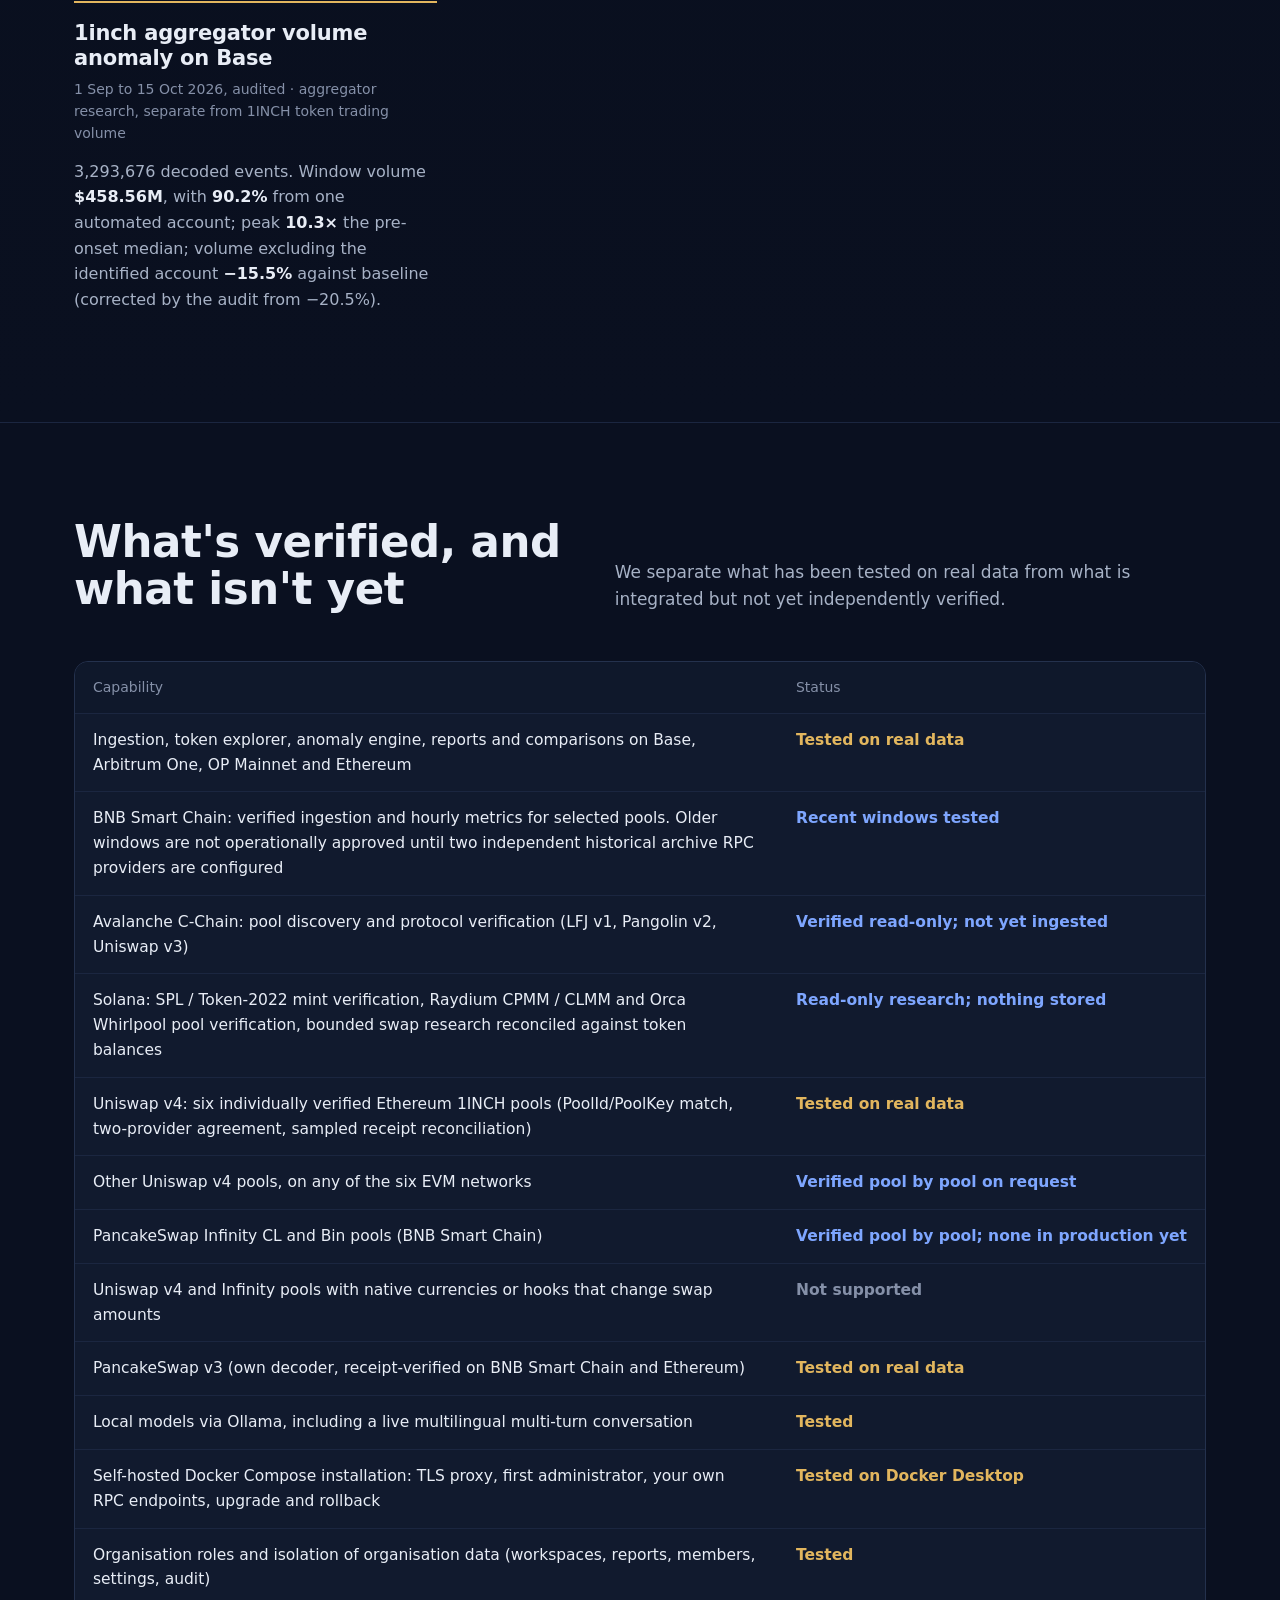
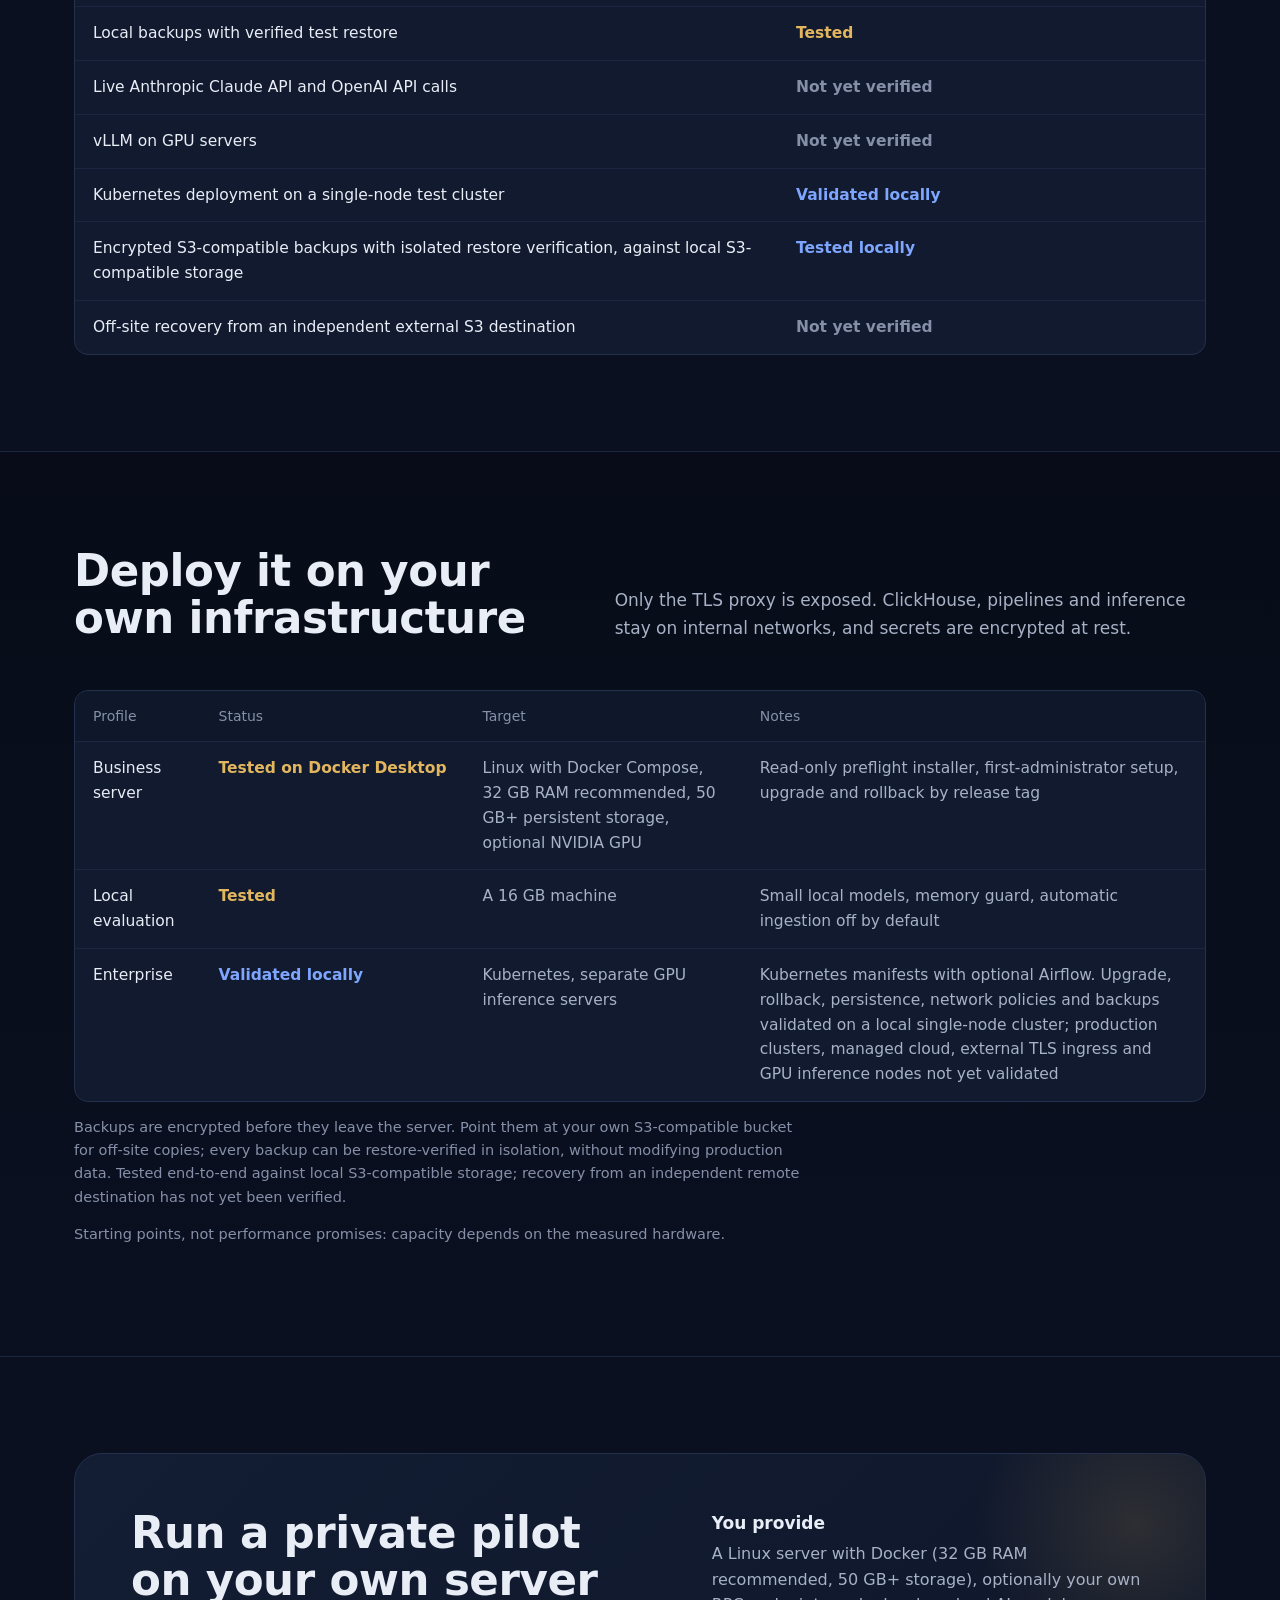
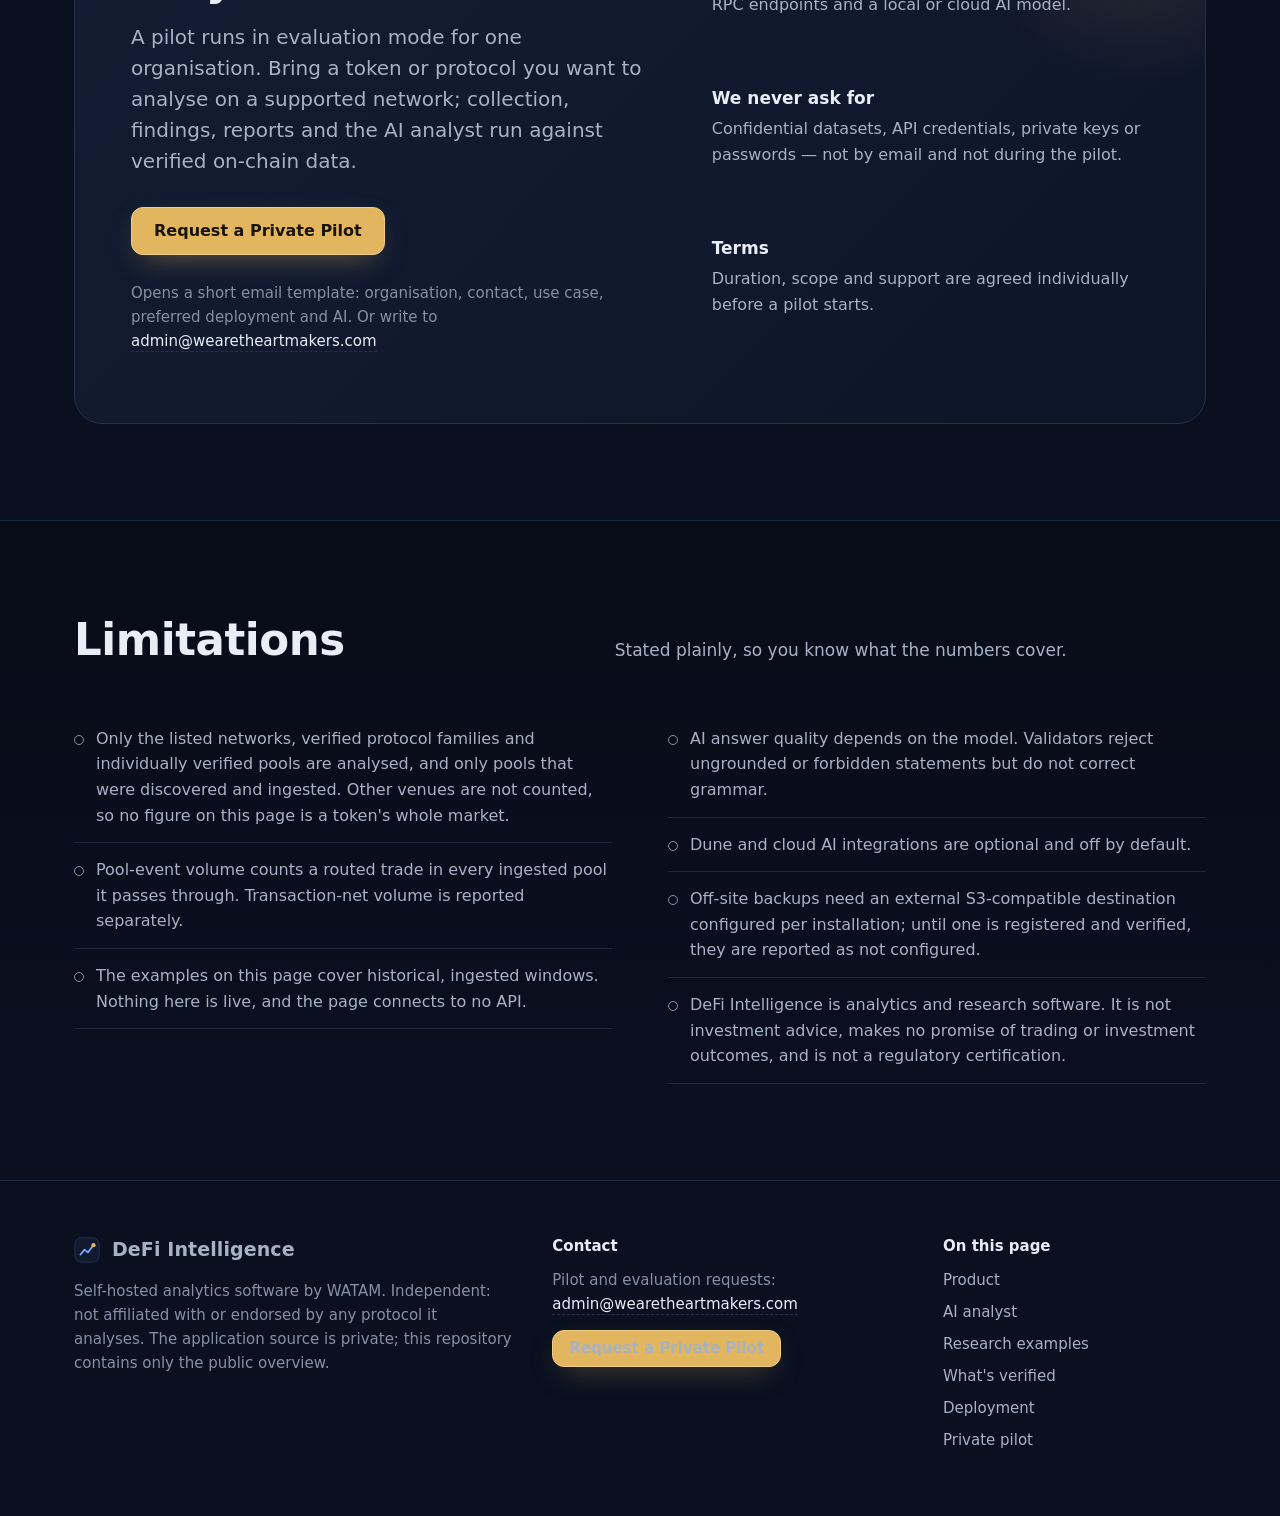
==== commit dac2acf3: "Showcase: genuine 1INCH screens; inventory wording states discovery, not absence - Replaced every un" ====
--- a/index.html
+++ b/index.html
@@ -146,6 +146,7 @@
 
 /* AI */
 .ai-grid{display:grid;grid-template-columns:minmax(0,7fr) minmax(0,4fr);gap:56px;align-items:start}
+.ai-grid.ai-single{grid-template-columns:minmax(0,1fr);max-width:880px}
 .ai-phone{max-width:300px;justify-self:center}
 .ai-phone .dev{position:relative;inset:auto;width:100%;transform:none}
 .ai-phone .screen img{object-position:bottom center}
@@ -316,21 +317,21 @@
     <div>
       <div class="stage" role="group" aria-label="The DeFi Intelligence web application on a laptop, a tablet and a phone">
         <div class="dev laptop">
-          <div class="bar" aria-hidden="true"><i></i><i></i><i></i><span class="url">https://your-server/platform/anomalies</span></div>
-          <div class="screen"><img src="assets/img/devices/desktop-anomaly-center.jpg" width="1600" height="1000" fetchpriority="high" alt="Anomaly center in a desktop browser: high-severity findings for VELO, XDP and other subjects with network, window, observed-to-baseline ratio and evidence strength"></div>
+          <div class="bar" aria-hidden="true"><i></i><i></i><i></i><span class="url">https://your-server/platform/explorer</span></div>
+          <div class="screen"><img src="assets/img/devices/desktop-token-explorer-1inch.jpg" width="1600" height="1000" fetchpriority="high" alt="Token explorer in a desktop browser: 1INCH on Ethereum verified on-chain and against the DefiLlama registry, with its discovered pools — individually verified Uniswap v4 PoolIds and Uniswap v3 and v2 pools — each with a support level"></div>
         </div>
         <div class="dev tablet">
-          <div class="bar" aria-hidden="true"><i></i><span class="url">https://your-server/platform/explorer</span></div>
-          <div class="screen"><img src="assets/img/devices/tablet-token-explorer.jpg" width="960" height="1381" alt="Token explorer on a tablet: VELO on OP Mainnet verified on-chain, with twelve pools each marked supported"></div>
+          <div class="bar" aria-hidden="true"><i></i><span class="url">https://your-server/platform</span></div>
+          <div class="screen"><img src="assets/img/devices/tablet-token-report-1inch.jpg" width="960" height="1381" alt="The 1INCH on Ethereum token report on a tablet: top recipients by share of 1INCH volume, the two successful ingestion runs that cover the window with their RPC providers, and the stated limitations"></div>
         </div>
         <div class="dev phone">
-          <div class="bar" aria-hidden="true"><span class="url">your-server/platform/analyst</span></div>
-          <div class="screen"><img src="assets/img/devices/phone-ai-analyst.jpg" width="640" height="1385" alt="Conversational analyst on a phone: a question about ARB on Arbitrum answered with cited facts"></div>
-        </div>
-      </div>
-    </div>
-  </div>
-  <div class="wrap"><p class="stage-note">Real screens from the self-hosted web application on verified on-chain data (snapshot 2026-10-17), shown in a browser on each device. DeFi Intelligence is a responsive web app, not a native mobile app.</p></div>
+          <div class="bar" aria-hidden="true"><span class="url">your-server/platform</span></div>
+          <div class="screen"><img src="assets/img/devices/phone-token-report-1inch.jpg" width="640" height="1384" alt="The 1INCH on Ethereum token report on a phone: 289 pool swaps, 1,180,334 1INCH, $108.7K valued USD with 288 of 289 swaps valued, 11 verified pools, scoped to the ingested pools only"></div>
+        </div>
+      </div>
+    </div>
+  </div>
+  <div class="wrap"><p class="stage-note">Real screens from the self-hosted web application on verified on-chain 1INCH data (captured 2026-10-18), shown in a browser on each device. DeFi Intelligence is a responsive web app, not a native mobile app.</p></div>
 </section>
 
 <section class="band" aria-labelledby="coverage-h">
@@ -398,7 +399,7 @@
           <li>Per-pool coverage, quality checks and an evidence-backed report</li>
         </ul>
       </div>
-      <figure class="shot"><img src="assets/img/explorer-pools.jpg" width="1128" height="781" loading="lazy" alt="Token explorer listing twelve VELO pools on OP Mainnet with family, pair, liquidity and a supported label for each"></figure>
+      <figure class="shot"><img src="assets/img/explorer-pools-1inch.jpg" width="968" height="781" loading="lazy" alt="Token explorer: 1INCH on Ethereum verified on-chain and against the DefiLlama registry; 10 supported, 0 partial and 1 unsupported pools, each listed with its family, pair and liquidity — the Uniswap v4 pools by PoolId"></figure>
     </div>
 
     <div class="feature flip">
@@ -411,7 +412,7 @@
           <li>Statistical observations — never claims of intent or manipulation</li>
         </ul>
       </div>
-      <figure class="shot"><img src="assets/img/anomaly-finding.jpg" width="926" height="937" loading="lazy" alt="A VELO volume spike finding: chart with frozen baseline and observation window, facts, method, limitations, alternative explanations and provenance"></figure>
+      <figure class="shot"><img src="assets/img/anomaly-finding-1inch-base.jpg" width="926" height="1072" loading="lazy" alt="A volume-spike finding for 1inch aggregator volume on Base (DefiLlama daily aggregator volume, not 1INCH token trading): 7.22 times the frozen weekday-adjusted baseline from 30 Sep to 13 Oct 2026, with facts, method, limitations, alternative explanations and provenance"></figure>
     </div>
 
     <div class="feature">
@@ -424,14 +425,14 @@
           <li>Pool-event volume and transaction-net volume reported separately</li>
         </ul>
       </div>
-      <figure class="shot"><img src="assets/img/explorer-comparison.jpg" width="968" height="474" loading="lazy" alt="Historical comparison of two ARB windows on Arbitrum One, both fully covered, with swap events, token volume, valued USD volume and changes"></figure>
+      <figure class="shot"><img src="assets/img/report-sql-1inch.jpg" width="892" height="361" loading="lazy" alt="The SQL evidence shown with the 1INCH on Ethereum token report: the executed ClickHouse query, with its sign convention, its pool-level definition and its stablecoin-leg rule stated in comments"></figure>
     </div>
   </div>
 </section>
 
 <section class="band" id="ai" aria-labelledby="ai-h">
   <div class="wrap">
-    <div class="ai-grid">
+    <div class="ai-grid ai-single">
       <div>
         <h2 id="ai-h">An AI analyst that cites its sources</h2>
         <p class="lede" style="margin-top:18px">Ask in English, Turkish or German and keep the conversation going: follow-up questions keep the token and topic. Each answer is labelled either as a validated AI answer or as a deterministic answer built from the same verified facts.</p>
@@ -454,12 +455,6 @@
           </table>
         </div>
         <p class="note">In release testing on 2026-10-17, gemma3:4b answers to an English question and English and Turkish follow-ups were all accepted. In a later run a Turkish answer that cited the wrong facts was rejected and replaced by the deterministic answer — exactly what the validation is for. One machine, not a performance promise.</p>
-      </div>
-      <div class="ai-phone">
-        <div class="dev phone" aria-hidden="false">
-          <div class="bar" aria-hidden="true"><span class="url">your-server/platform/analyst</span></div>
-          <div class="screen"><img src="assets/img/devices/phone-ai-analyst.jpg" width="640" height="1385" loading="lazy" alt="The analyst's answer about ARB on Arbitrum, with numbered fact citations after each sentence"></div>
-        </div>
       </div>
     </div>
   </div>
@@ -495,6 +490,7 @@
         <div>
           <h4>How to read these numbers</h4>
           <ul class="checks">
+            <li><b>How the eleven were selected.</b> When the window was collected, the explorer listed 12 Ethereum pools for 1INCH; the 11 whose protocol identity was verified on-chain were ingested (1 Uniswap v2, 4 Uniswap v3 and the 6 individually verified Uniswap v4 pools). The twelfth belonged to an unrecorded fork and was not ingested. Pools that are not listed are undiscovered, not absent.</li>
             <li><b>Selected pools, not the market.</b> Only the eleven ingested pools are measured. Other DEX pools, other venues and centralised exchanges are not included, so this is not total 1INCH trading volume.</li>
             <li><b>Pool events, not net trades.</b> A trade routed through two ingested pools is counted in both. 28 transactions did this, which is why pool-event volume (1,180,334 1INCH) is higher than transaction-net volume (855,100 1INCH).</li>
             <li><b>Valuation.</b> 3 swaps were valued from a stablecoin leg and 285 from verified DefiLlama hourly prices. The remaining wstETH swap had no verified price for its hour and stays unvalued.</li>
@@ -535,7 +531,7 @@
           <h4>What is not covered</h4>
           <ul class="checks">
             <li><b>Other v4 pools are not automatically supported.</b> Other PoolIds, Uniswap v4 on other networks, pools with hooks that can change swap amounts and pools with native ETH each need the same verification first.</li>
-            <li><b>1INCH beyond Ethereum is not covered yet.</b> A read-only inventory on 18 Oct 2026 verified the token on BNB Smart Chain, Arbitrum One, OP Mainnet and Base, but found no ingestible 1INCH pool there: on BNB Smart Chain all 12 listed pools are below the $10,000 liquidity floor; on Arbitrum One and OP Mainnet no pool is listed; on Base four Uniswap v4 pools await individual verification and one pool is below the floor. On Avalanche C-Chain the bridged token's on-chain symbol (1INCH.e) disagrees with the registry, so it is not analysed. The figures in this case therefore cover selected Ethereum pools only.</li>
+            <li><b>1INCH on other networks is not covered here.</b> A read-only inventory on 18 Oct 2026 verified the token contract on BNB Smart Chain, Arbitrum One, OP Mainnet and Base, but the current discovery (DexScreener listings, each verified on-chain, with a $10,000 liquidity floor) found no pool there that can be ingested today: on BNB Smart Chain the 12 listed pools were below the floor; on Arbitrum One and OP Mainnet DexScreener listed no pool, which does not prove that none exists — unlisted pools are undiscovered, not absent; on Base four Uniswap v4 pools await individual verification and one pool was below the floor. On Avalanche C-Chain the bridged token's on-chain symbol (1INCH.e) differs from the registry's (1INCH), so its identity is unresolved and it is not analysed until it has been verified.</li>
             <li><b>Not the Base case.</b> This case covers the 1INCH ERC-20 token in selected Ethereum pools. It is separate from the audited aggregator case on Base below, which analyses 1inch aggregator volume on another network.</li>
           </ul>
         </div>
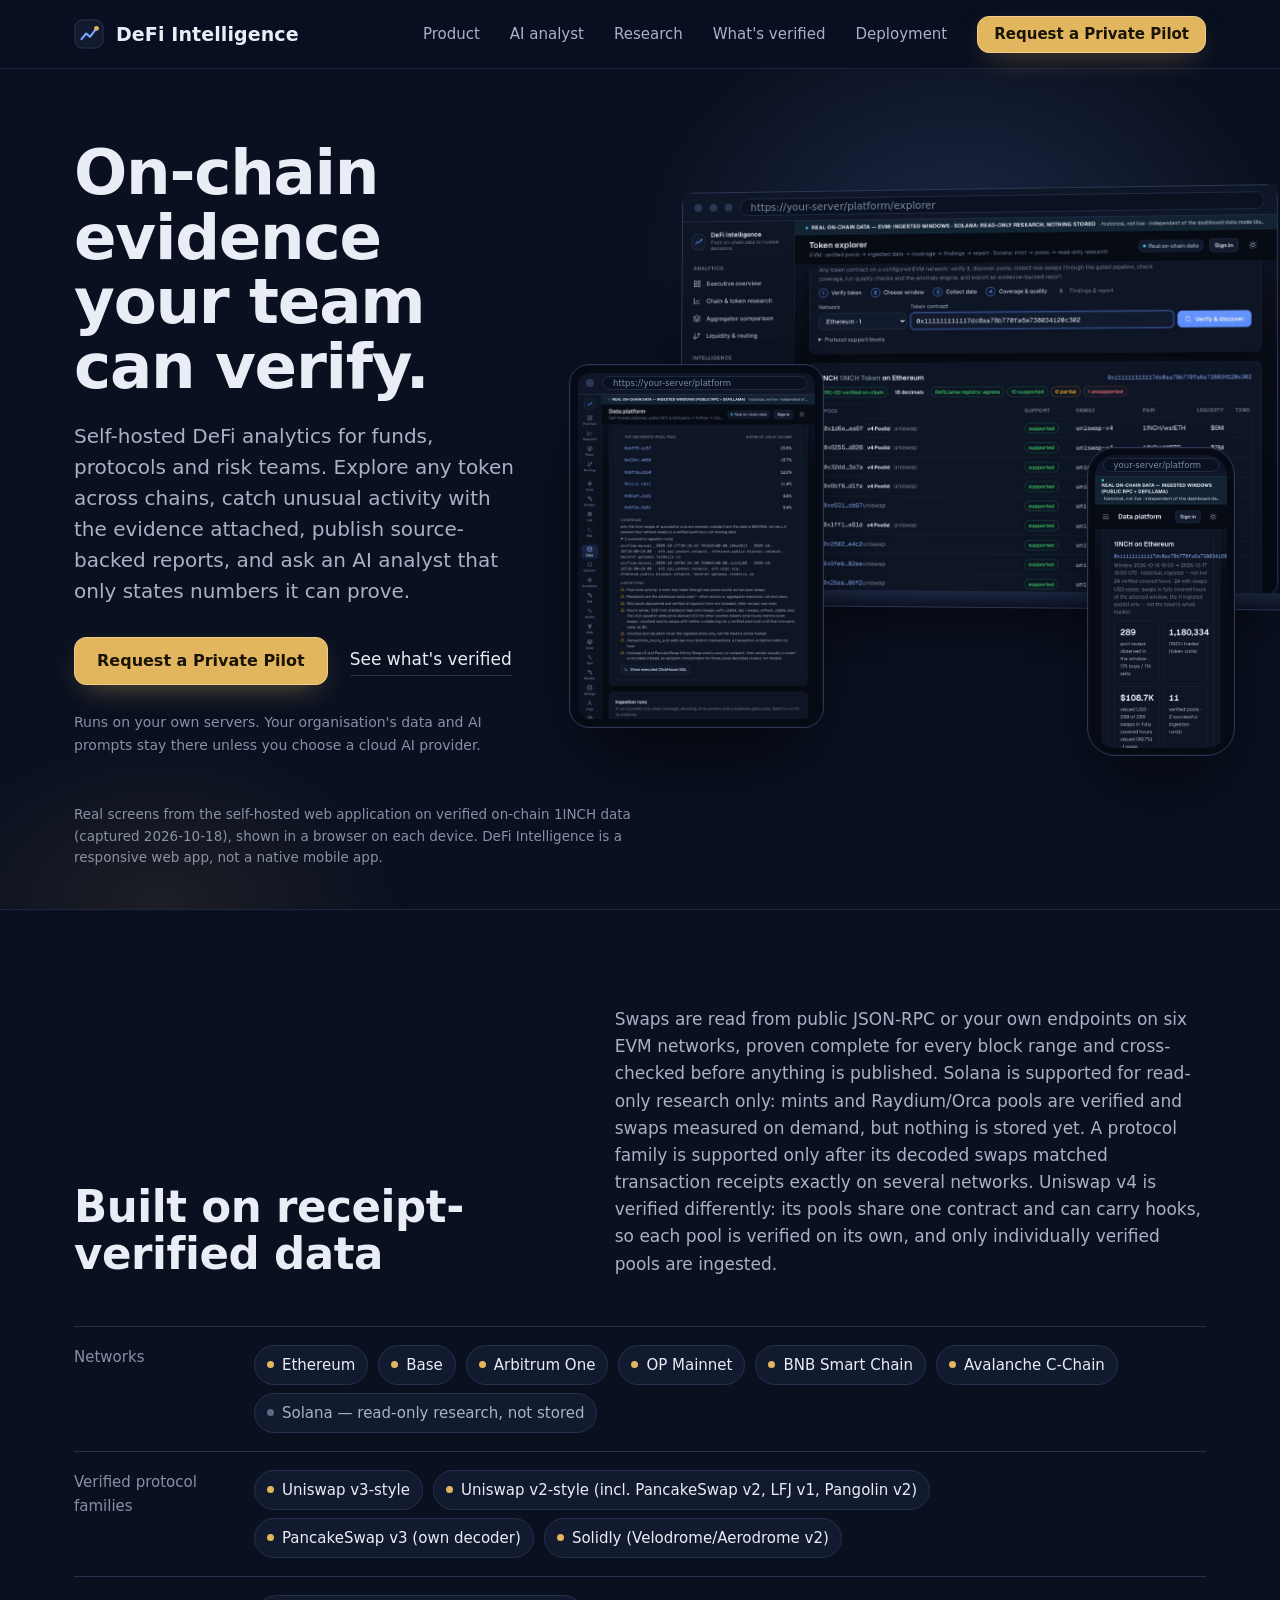
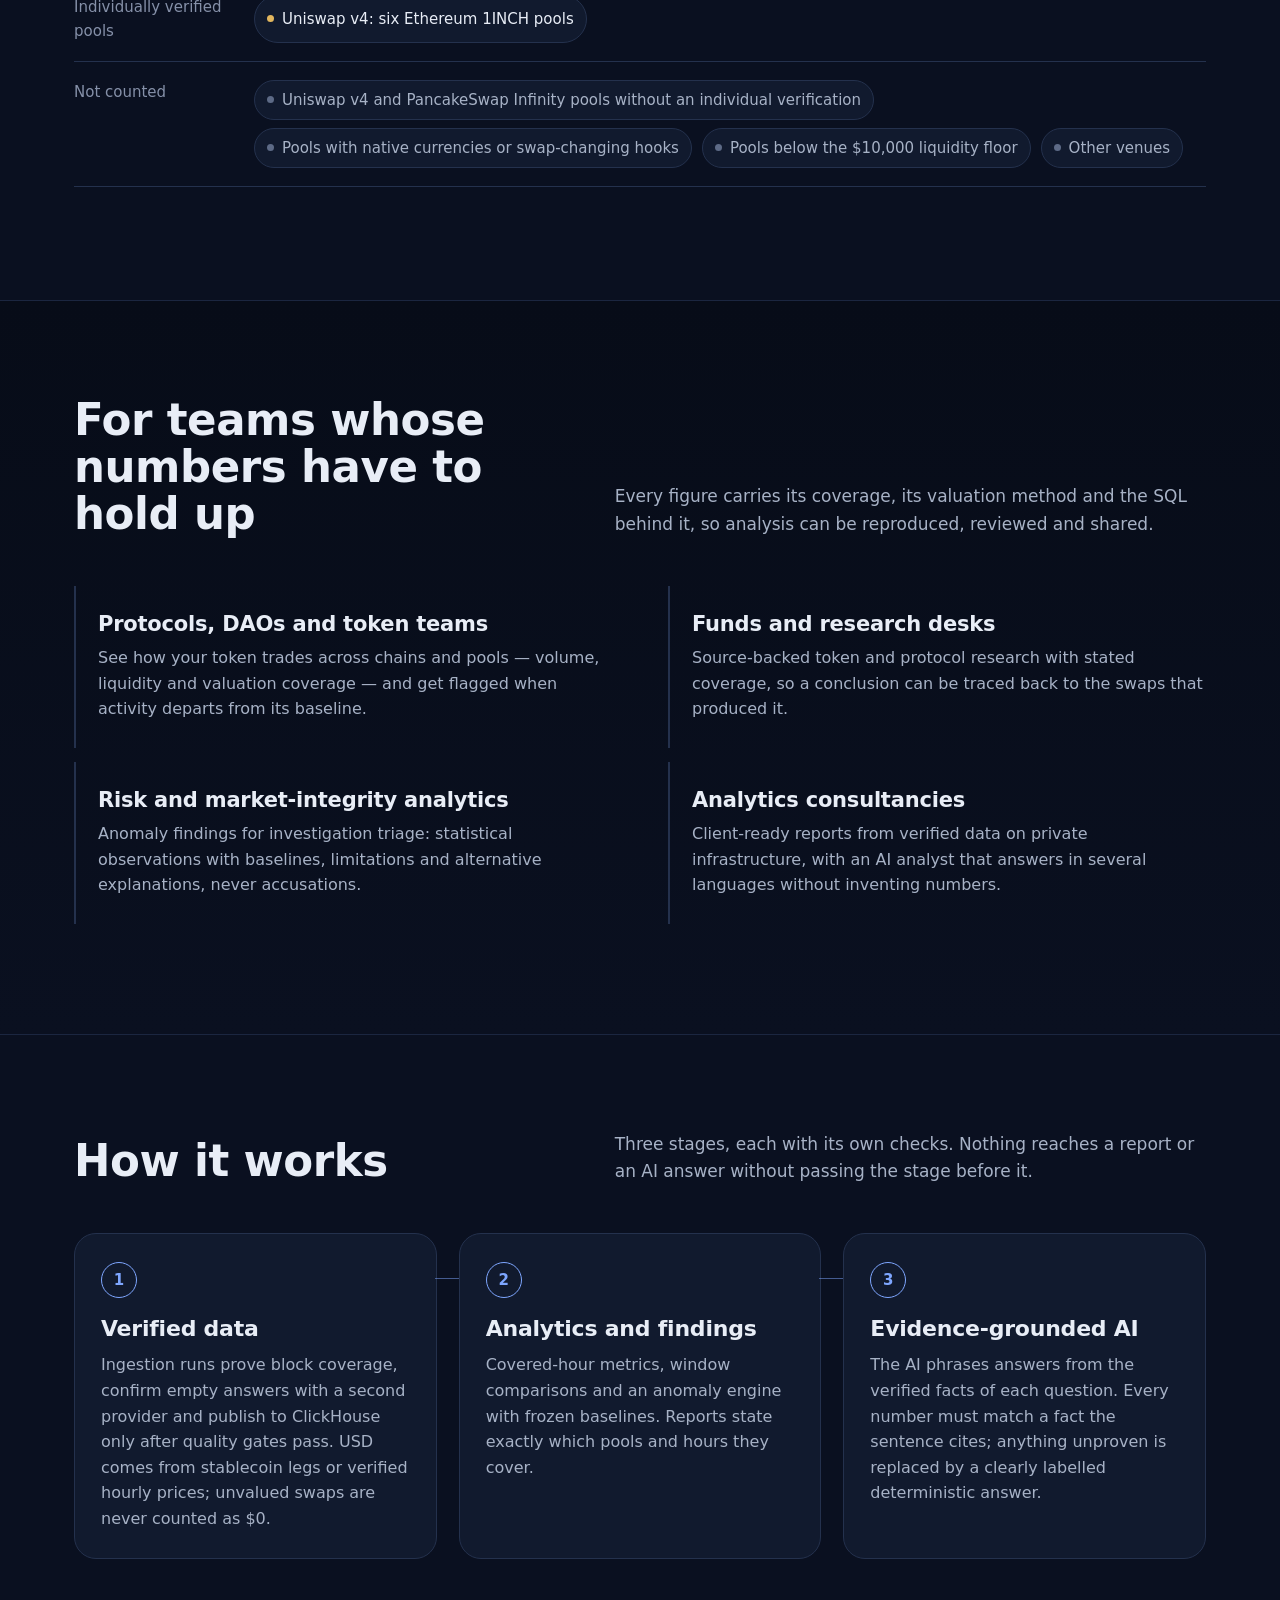
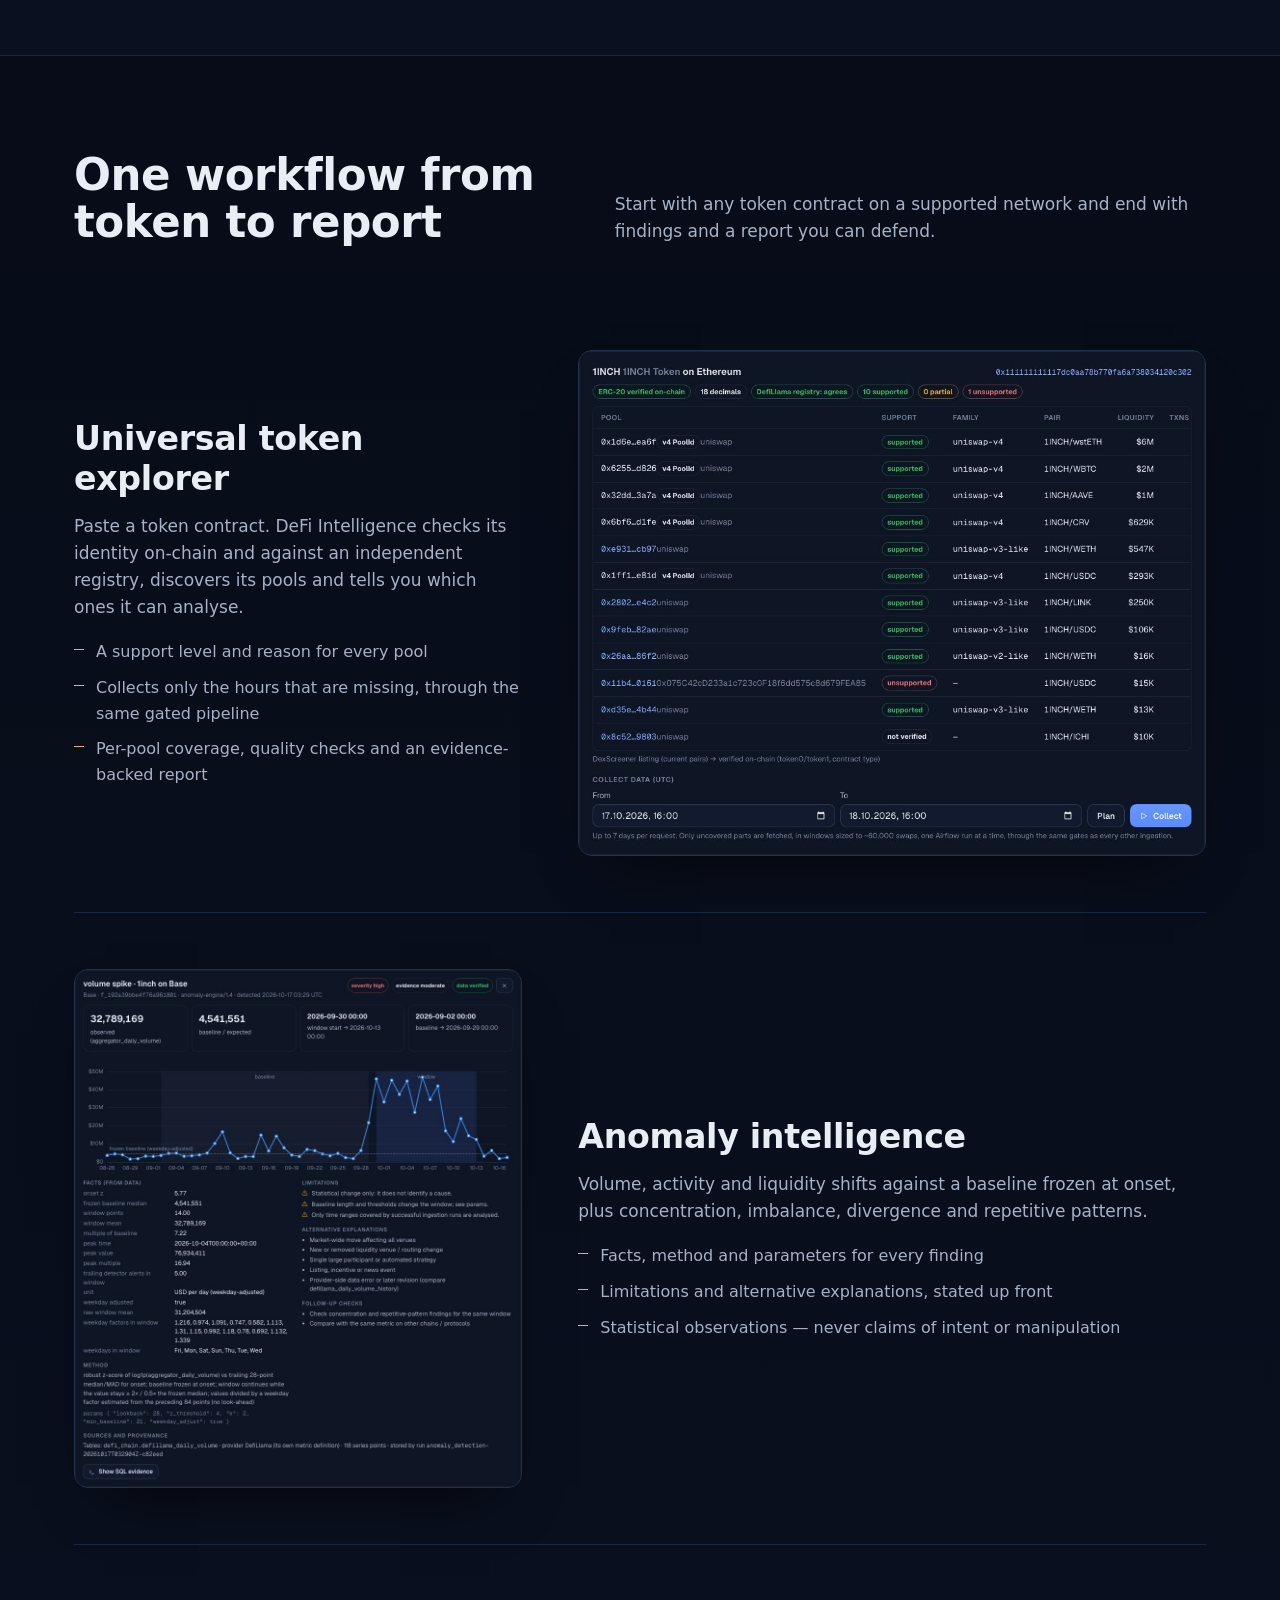
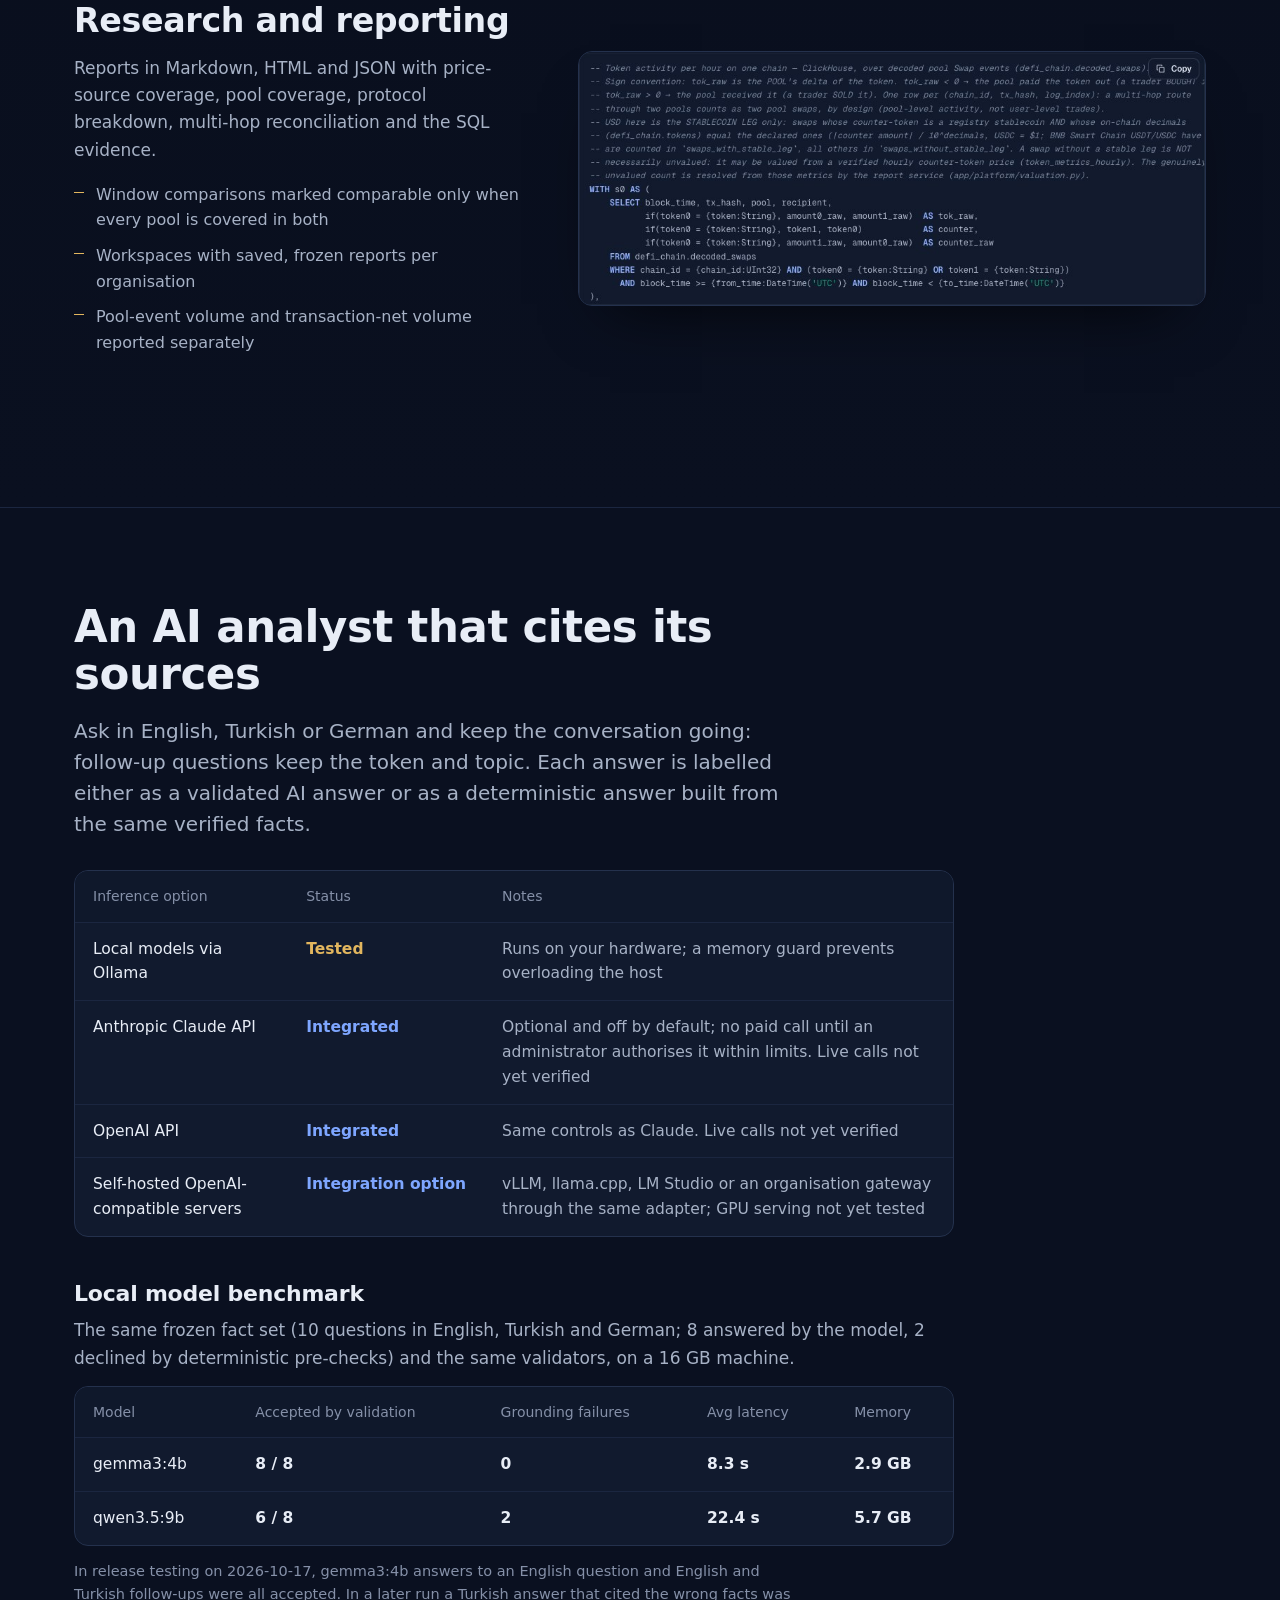
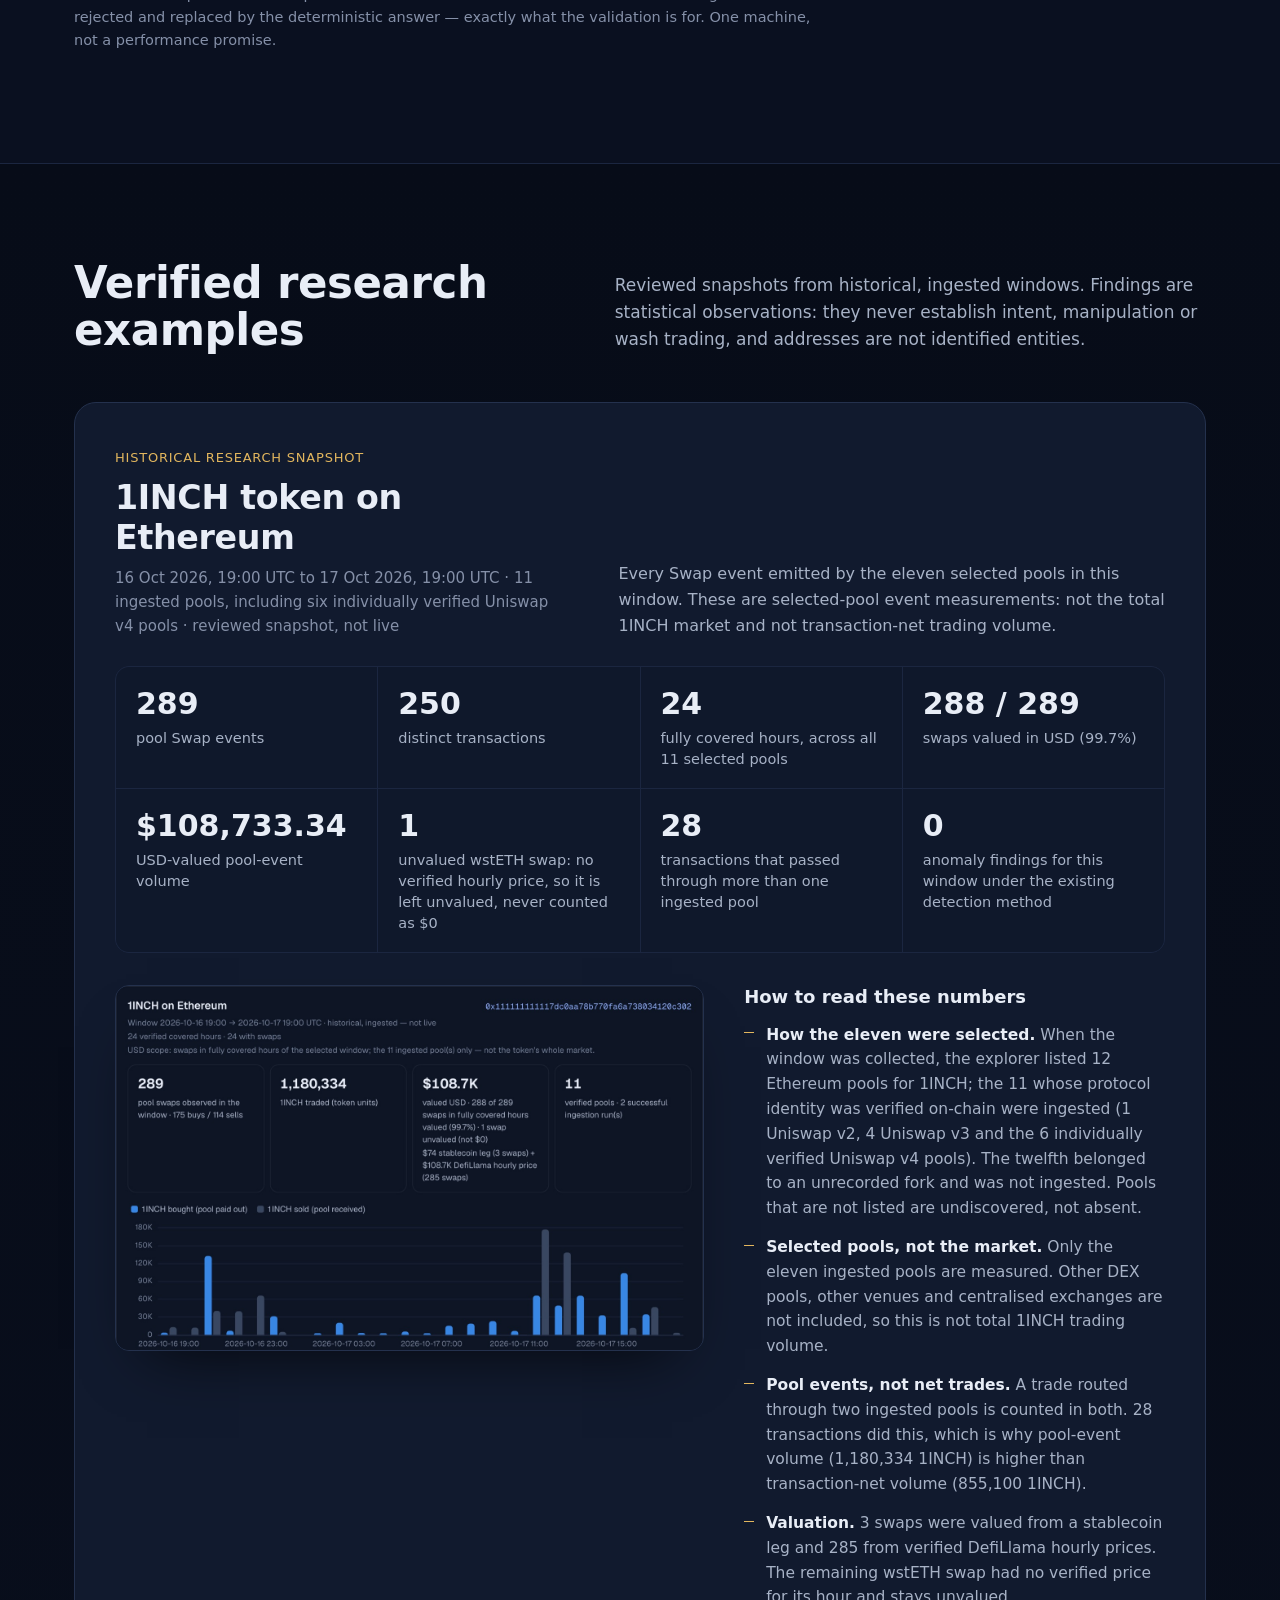
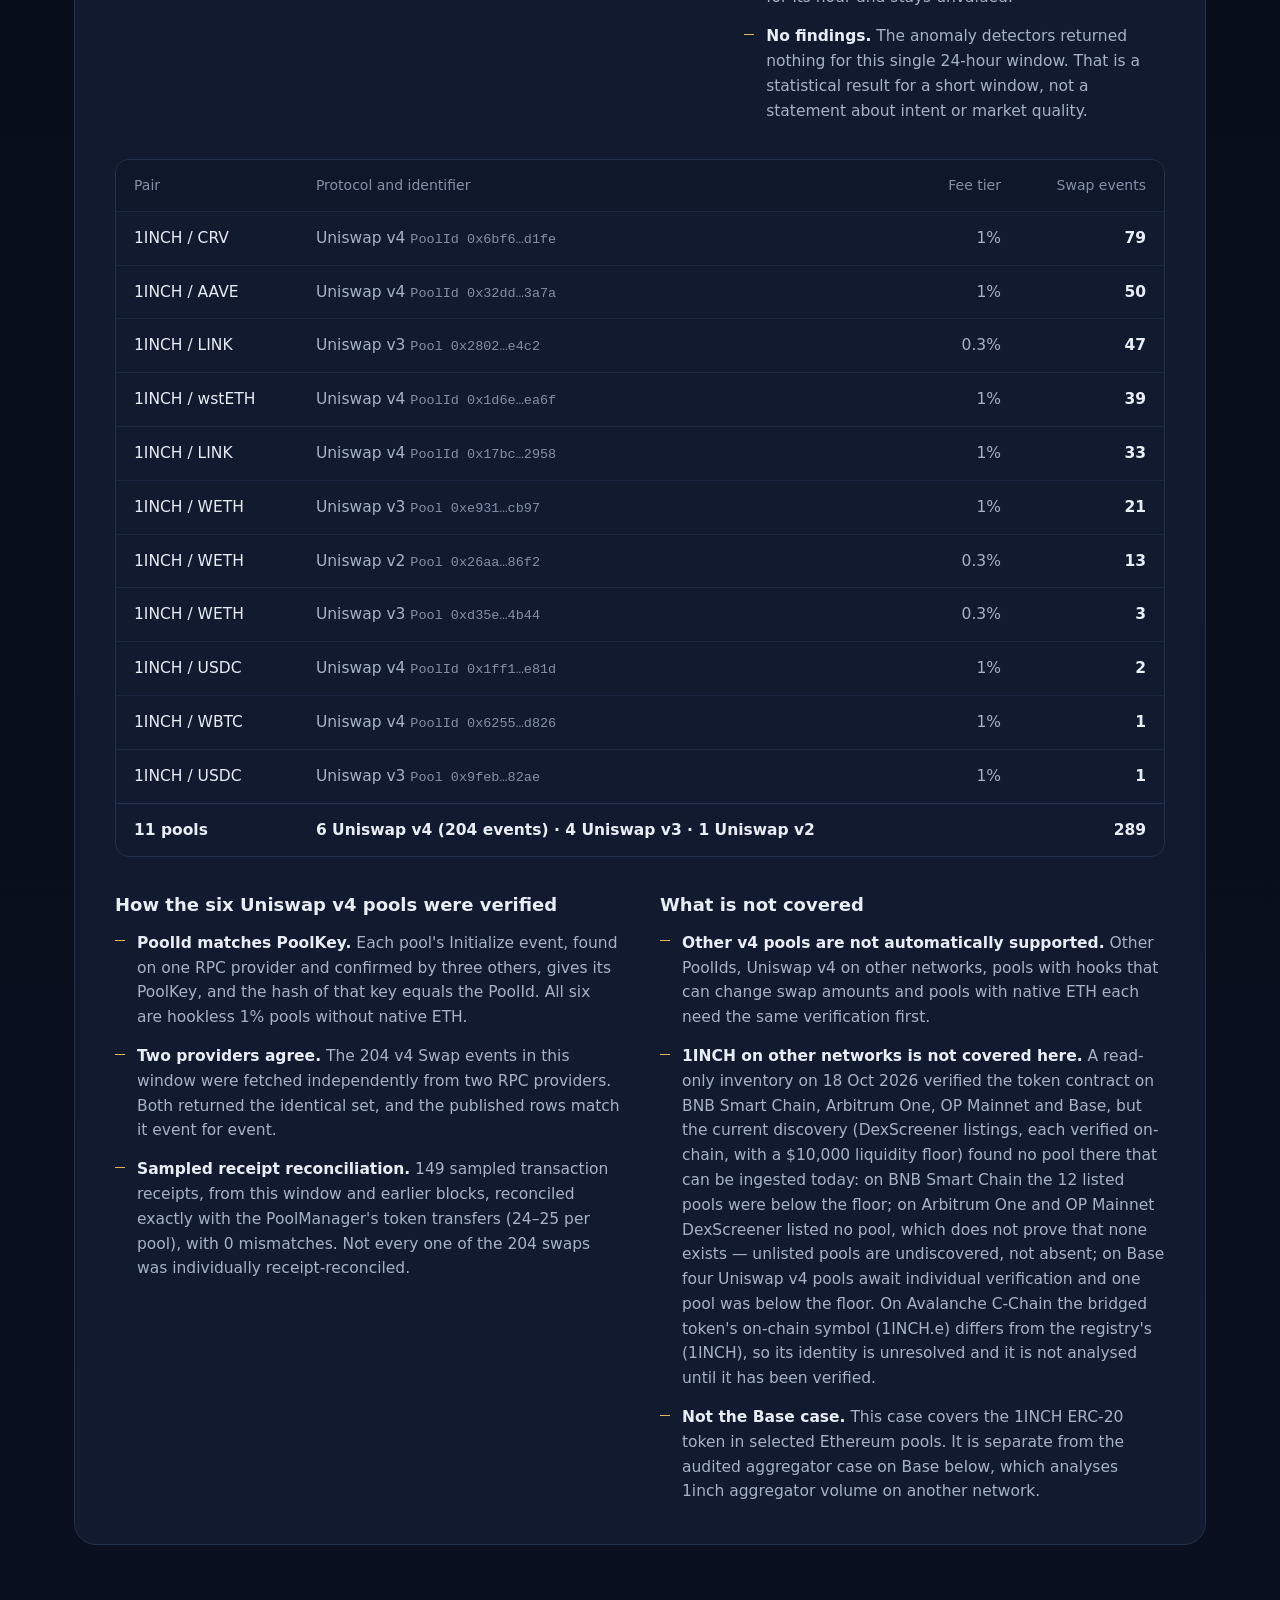
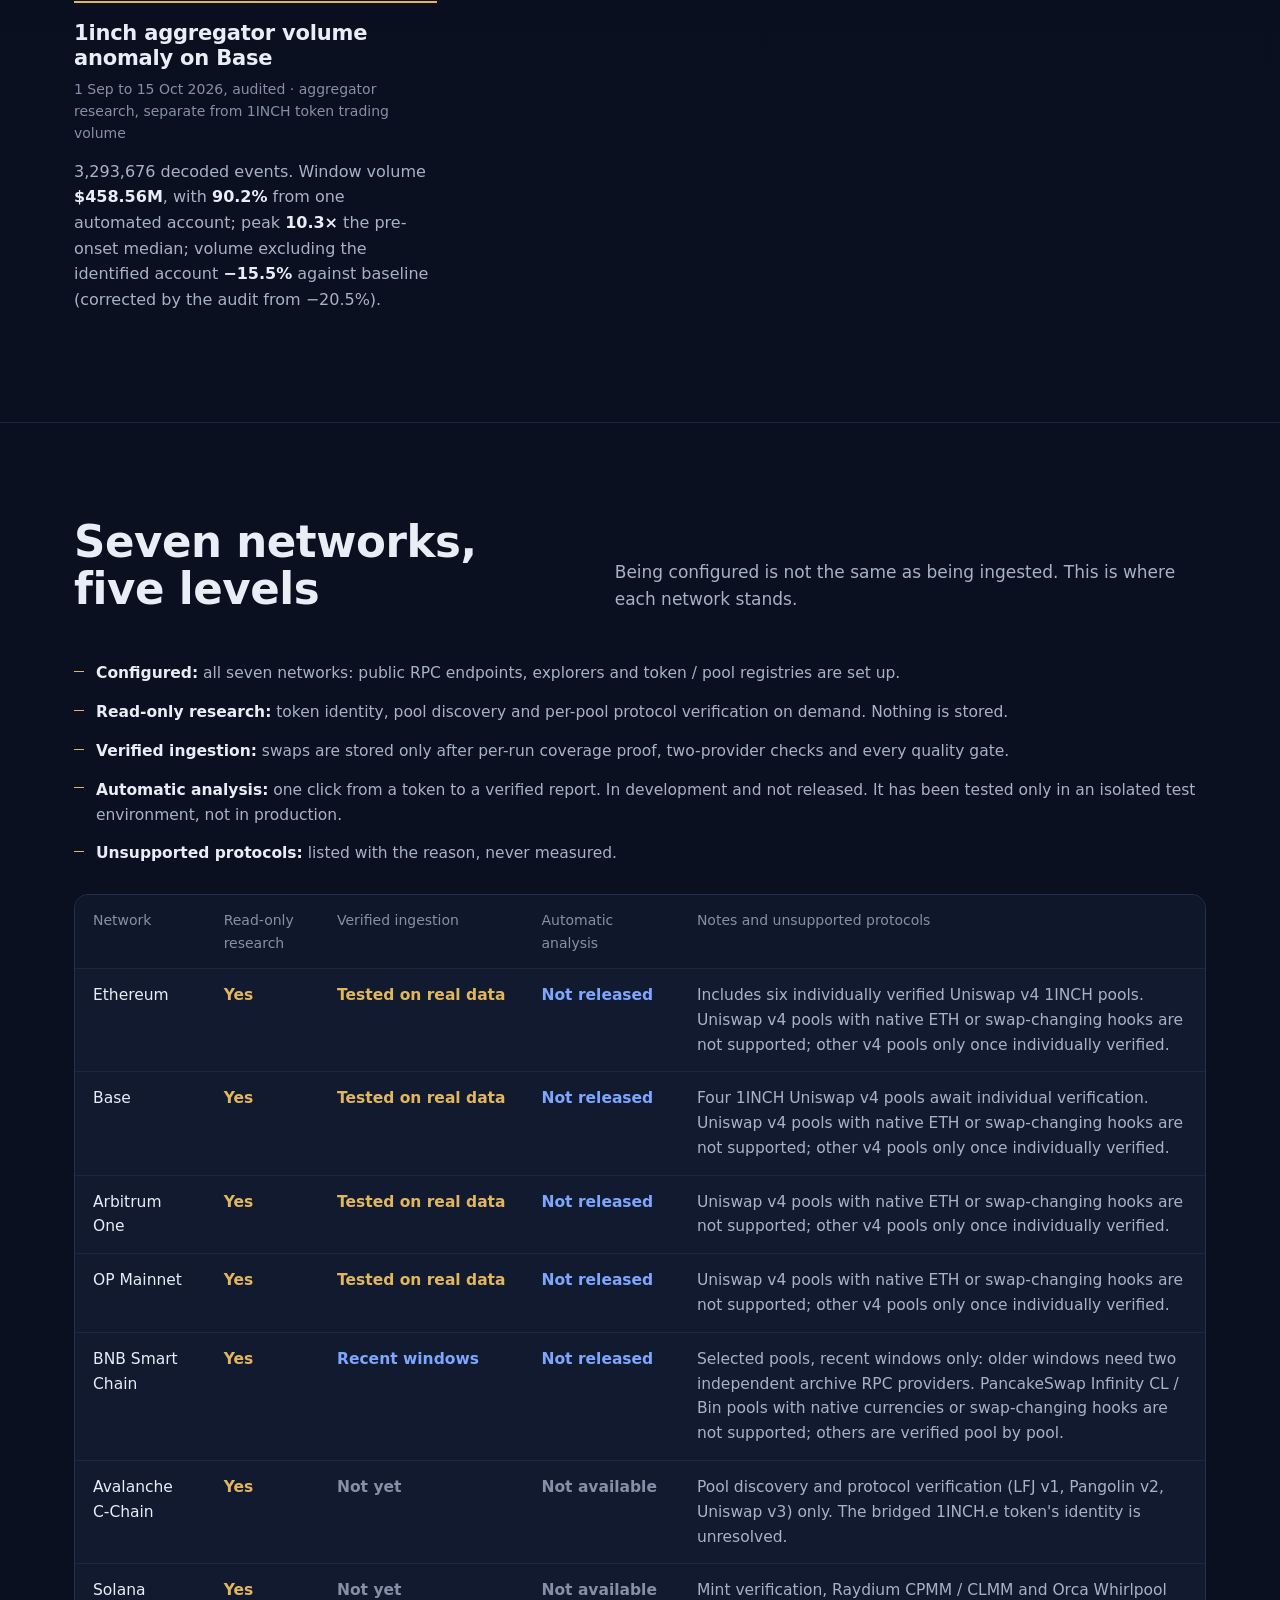
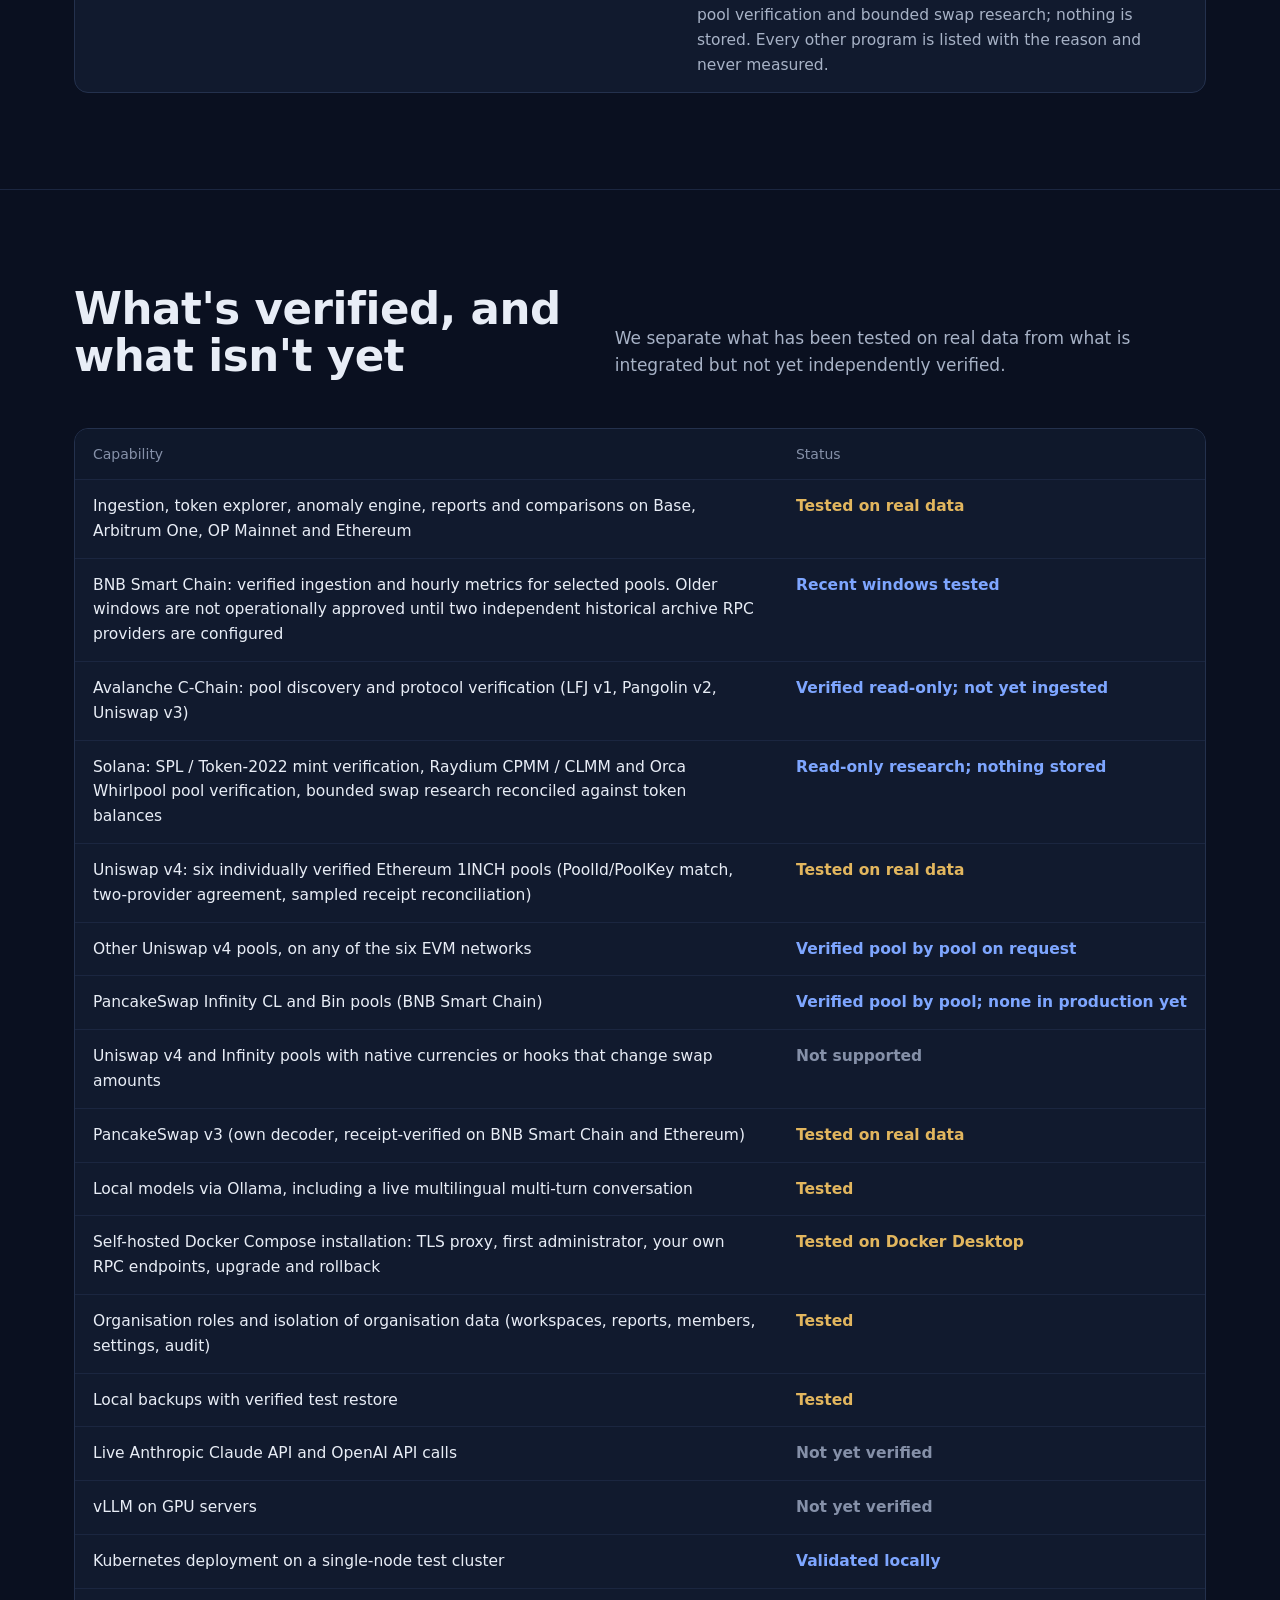
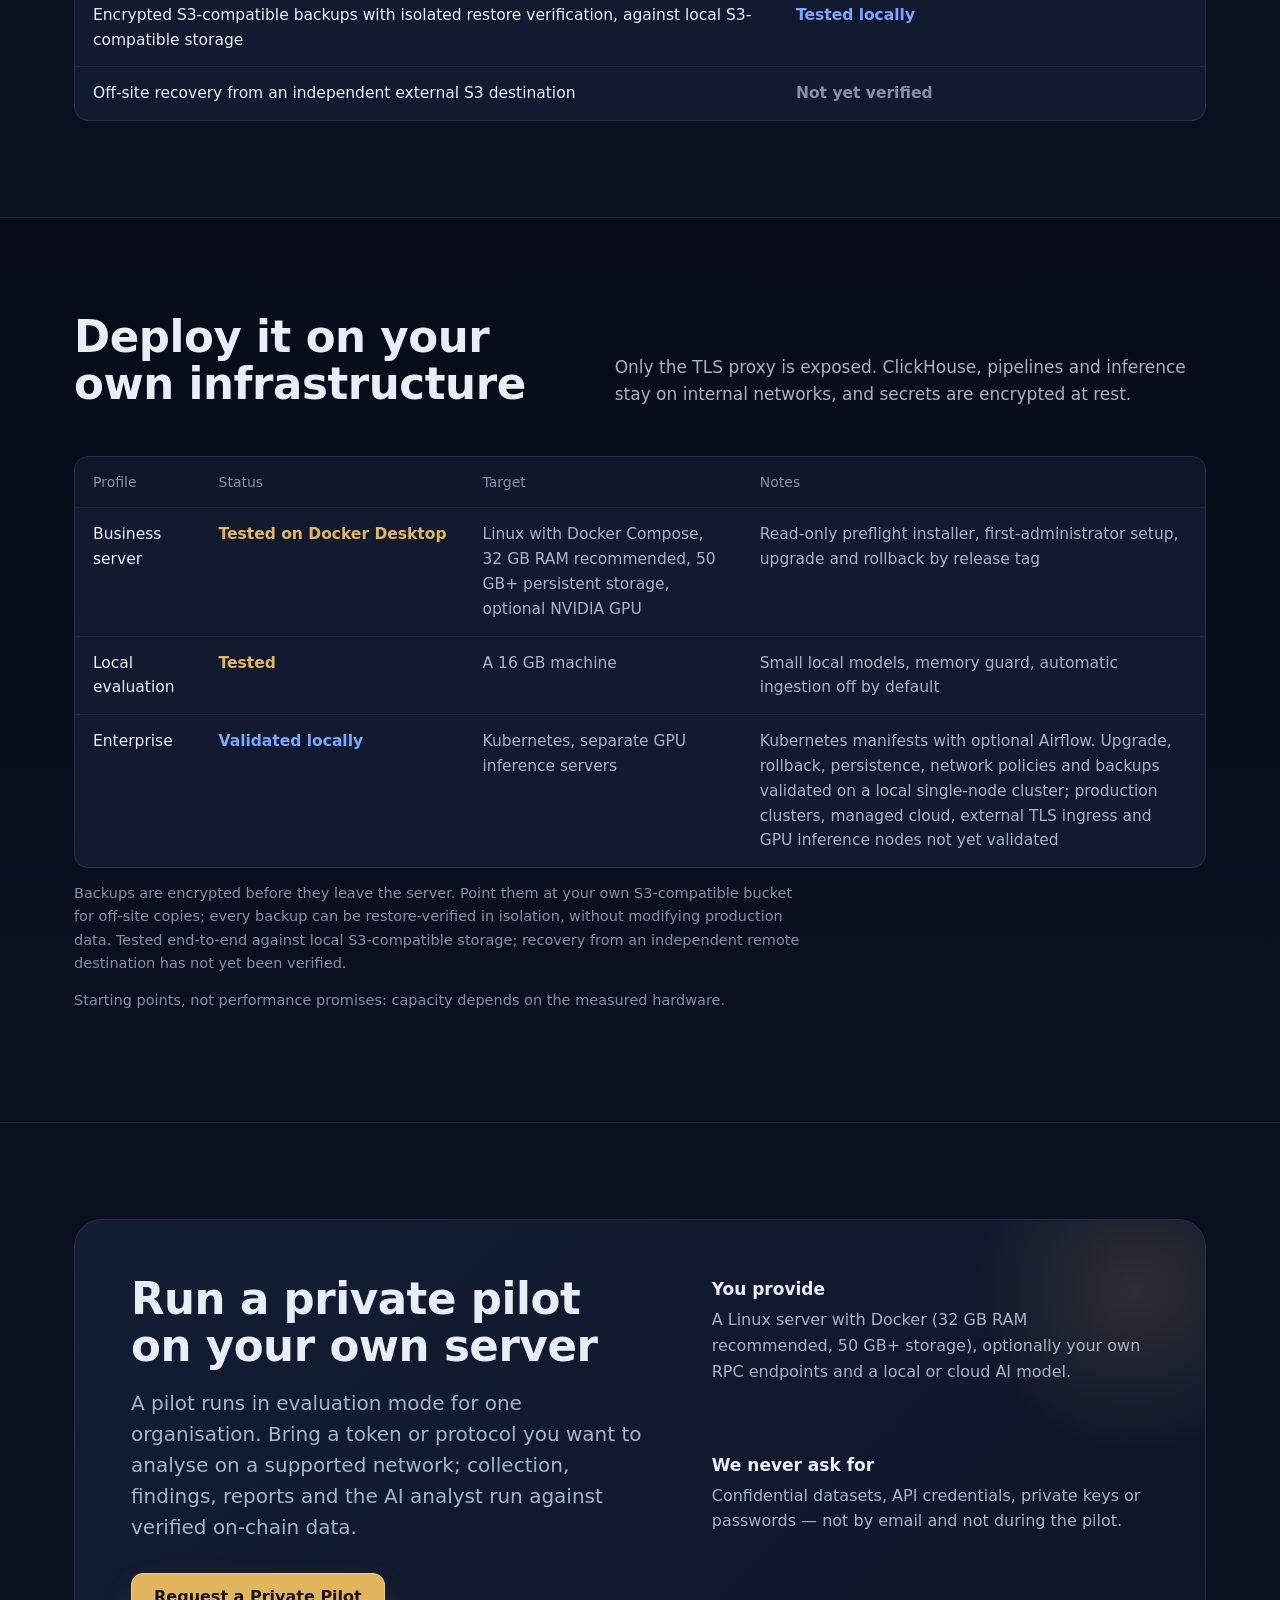
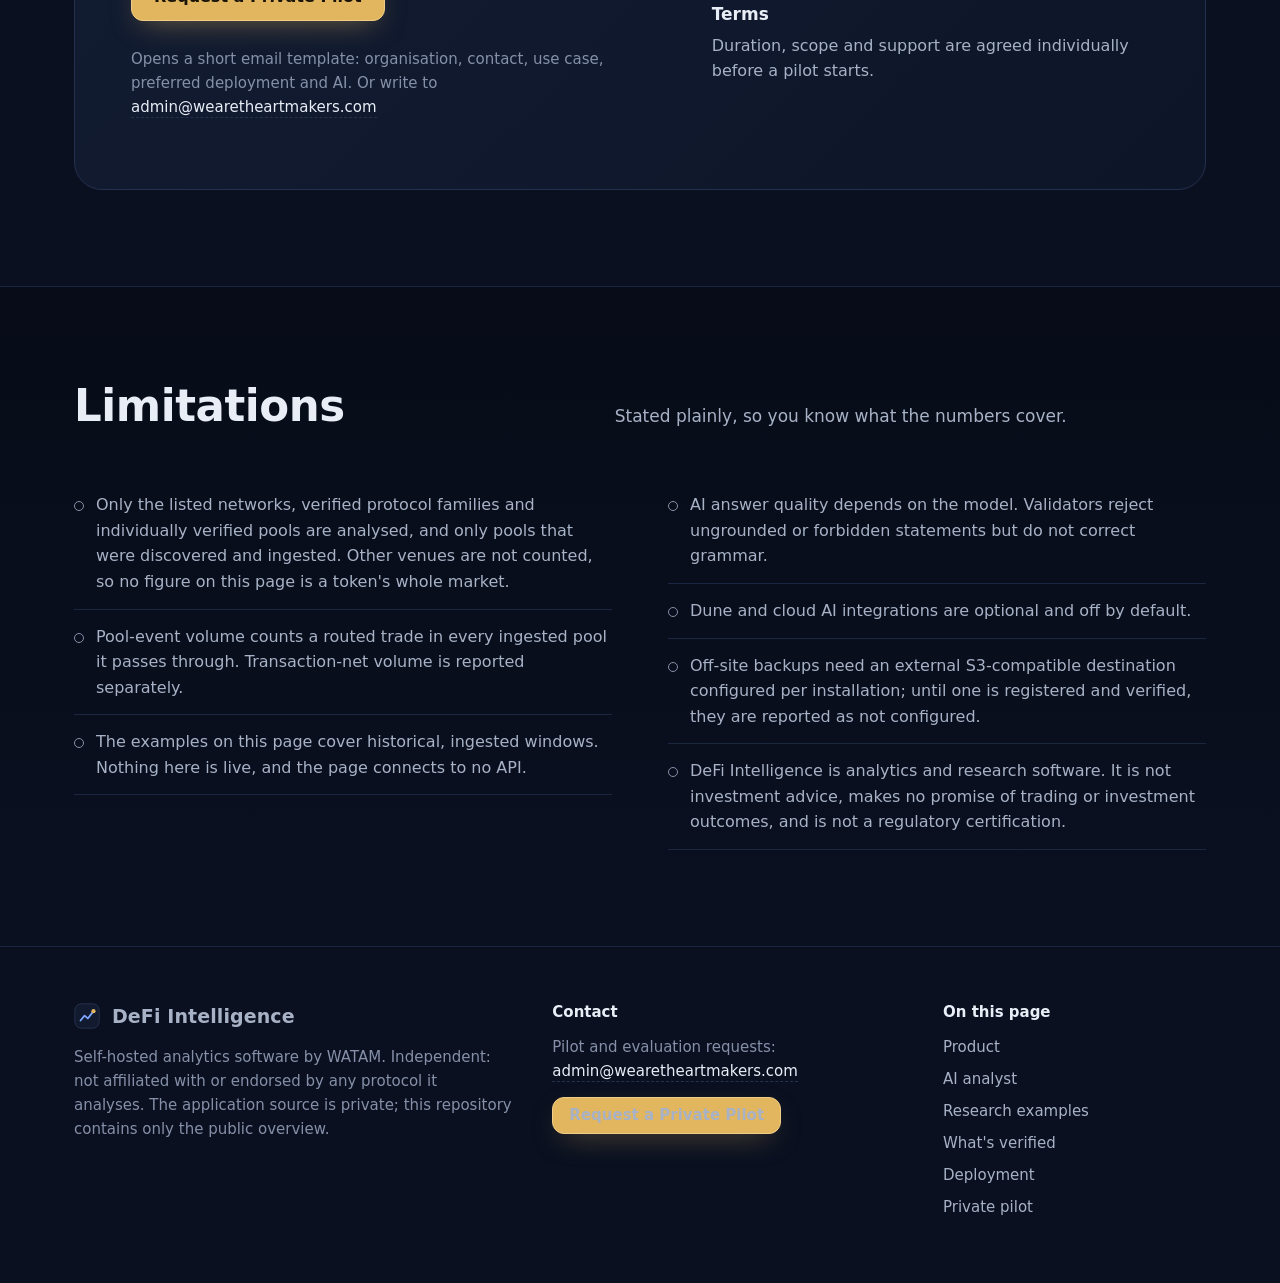
==== commit 930bfd09: "Seven networks, five levels: configured, read-only research, verified ingestion, automatic analysis," ====
--- a/index.html
+++ b/index.html
@@ -543,6 +543,34 @@
   </div>
 </section>
 
+<section class="band" id="networks" aria-labelledby="networks-h">
+  <div class="wrap">
+    <div class="intro">
+      <h2 id="networks-h">Seven networks, five levels</h2>
+      <p>Being configured is not the same as being ingested. This is where each network stands.</p>
+    </div>
+    <ul class="checks" style="margin:0 0 28px">
+      <li><b>Configured:</b> all seven networks: public RPC endpoints, explorers and token / pool registries are set up.</li>
+      <li><b>Read-only research:</b> token identity, pool discovery and per-pool protocol verification on demand. Nothing is stored.</li>
+      <li><b>Verified ingestion:</b> swaps are stored only after per-run coverage proof, two-provider checks and every quality gate.</li>
+      <li><b>Automatic analysis:</b> one click from a token to a verified report. In development and not released. It has been tested only in an isolated test environment, not in production.</li>
+      <li><b>Unsupported protocols:</b> listed with the reason, never measured.</li>
+    </ul>
+    <div class="tw">
+      <table style="min-width:820px">
+        <tr><th scope="col">Network</th><th scope="col">Read-only research</th><th scope="col">Verified ingestion</th><th scope="col">Automatic analysis</th><th scope="col">Notes and unsupported protocols</th></tr>
+        <tr><td>Ethereum</td><td class="st ok">Yes</td><td class="st ok">Tested on real data</td><td class="st part">Not released</td><td>Includes six individually verified Uniswap v4 1INCH pools. Uniswap v4 pools with native ETH or swap-changing hooks are not supported; other v4 pools only once individually verified.</td></tr>
+        <tr><td>Base</td><td class="st ok">Yes</td><td class="st ok">Tested on real data</td><td class="st part">Not released</td><td>Four 1INCH Uniswap v4 pools await individual verification. Uniswap v4 pools with native ETH or swap-changing hooks are not supported; other v4 pools only once individually verified.</td></tr>
+        <tr><td>Arbitrum One</td><td class="st ok">Yes</td><td class="st ok">Tested on real data</td><td class="st part">Not released</td><td>Uniswap v4 pools with native ETH or swap-changing hooks are not supported; other v4 pools only once individually verified.</td></tr>
+        <tr><td>OP Mainnet</td><td class="st ok">Yes</td><td class="st ok">Tested on real data</td><td class="st part">Not released</td><td>Uniswap v4 pools with native ETH or swap-changing hooks are not supported; other v4 pools only once individually verified.</td></tr>
+        <tr><td>BNB Smart Chain</td><td class="st ok">Yes</td><td class="st part">Recent windows</td><td class="st part">Not released</td><td>Selected pools, recent windows only: older windows need two independent archive RPC providers. PancakeSwap Infinity CL / Bin pools with native currencies or swap-changing hooks are not supported; others are verified pool by pool.</td></tr>
+        <tr><td>Avalanche C-Chain</td><td class="st ok">Yes</td><td class="st no">Not yet</td><td class="st no">Not available</td><td>Pool discovery and protocol verification (LFJ v1, Pangolin v2, Uniswap v3) only. The bridged 1INCH.e token's identity is unresolved.</td></tr>
+        <tr><td>Solana</td><td class="st ok">Yes</td><td class="st no">Not yet</td><td class="st no">Not available</td><td>Mint verification, Raydium CPMM / CLMM and Orca Whirlpool pool verification and bounded swap research; nothing is stored. Every other program is listed with the reason and never measured.</td></tr>
+      </table>
+    </div>
+  </div>
+</section>
+
 <section class="band" id="status" aria-labelledby="status-h">
   <div class="wrap">
     <div class="intro">
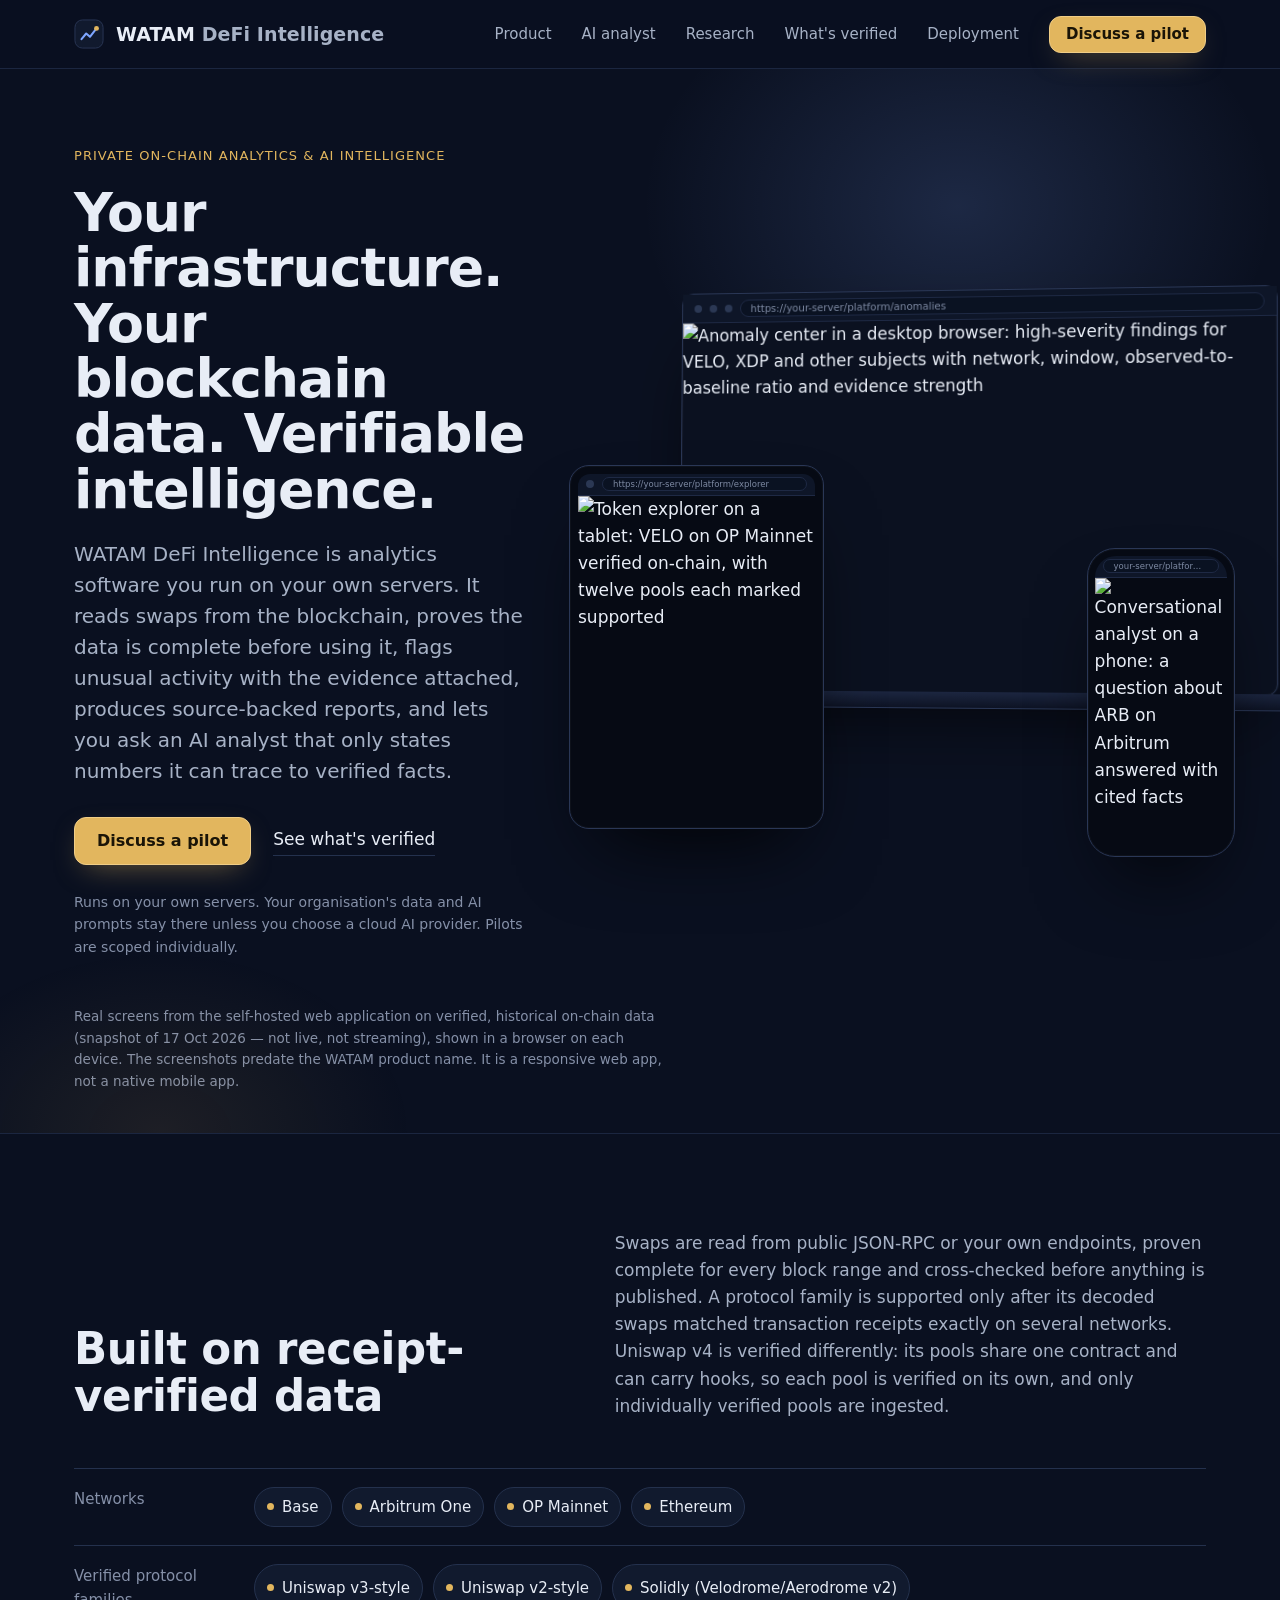
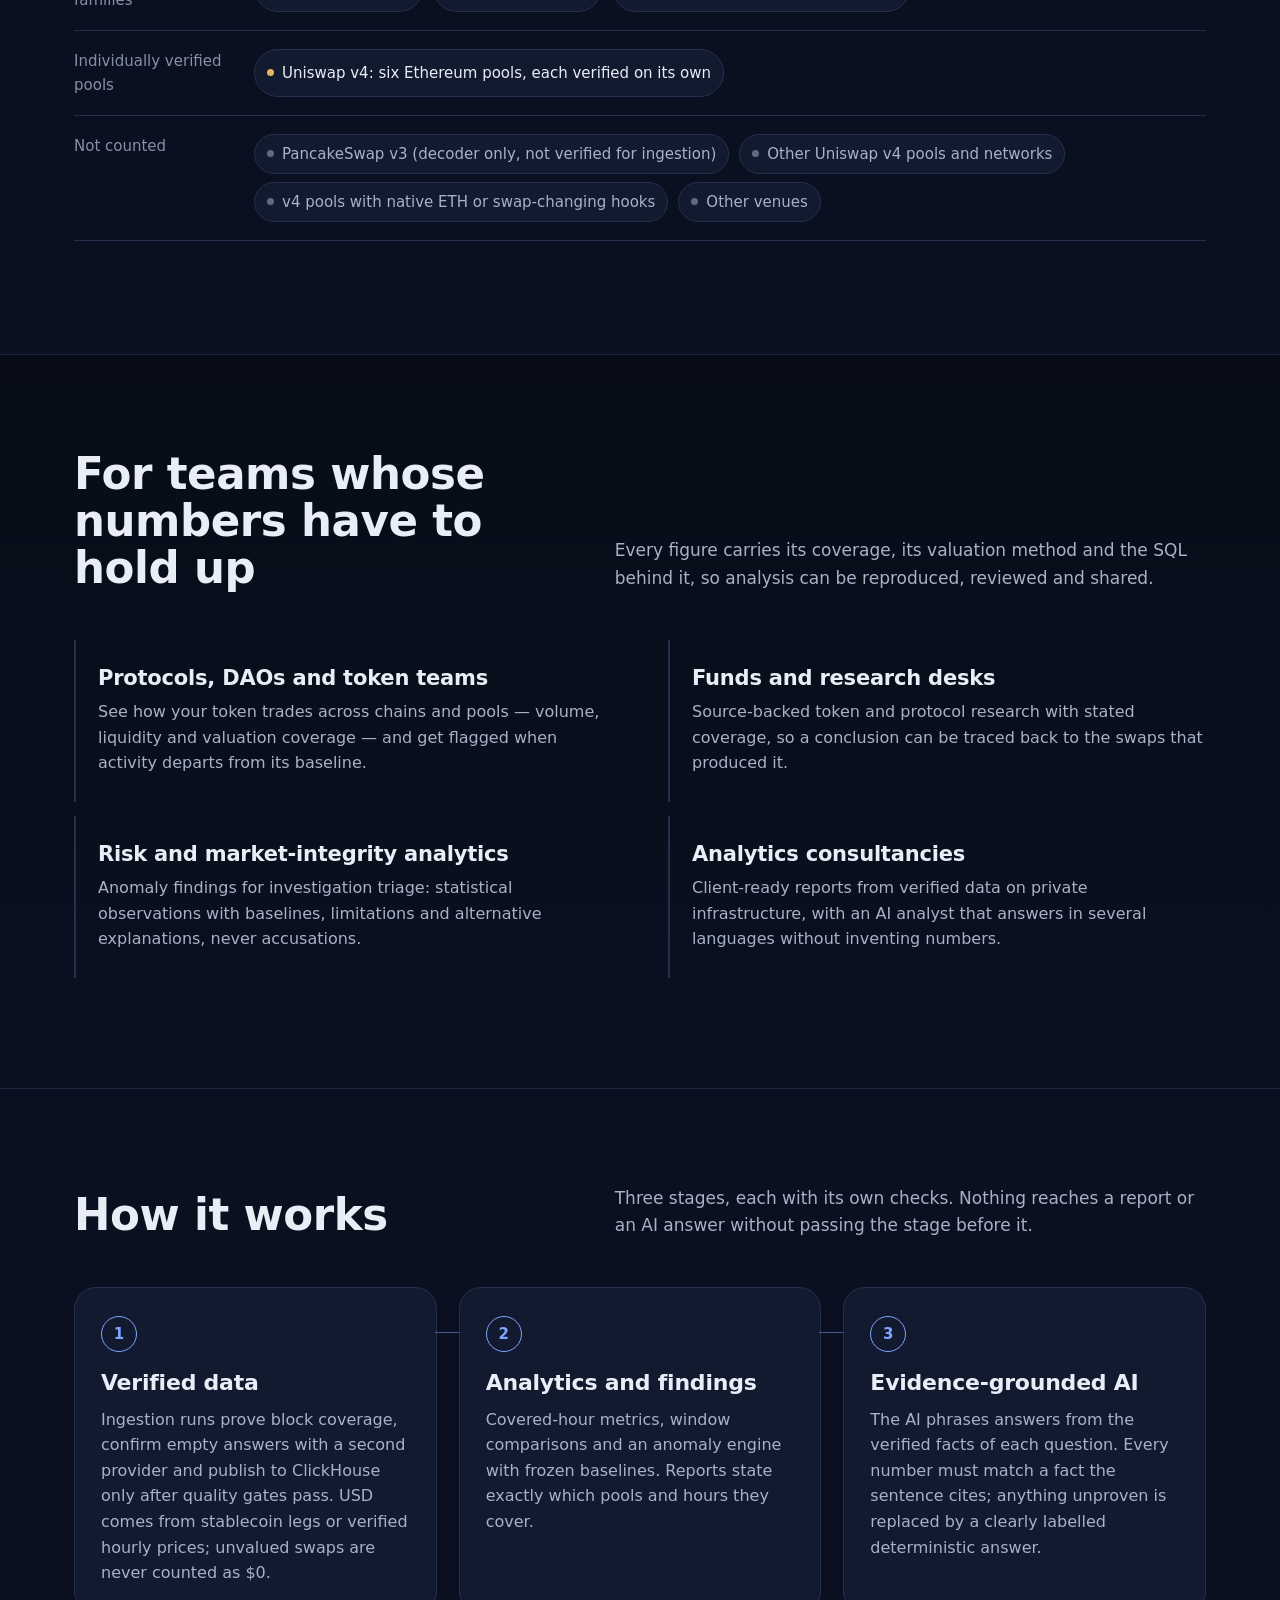
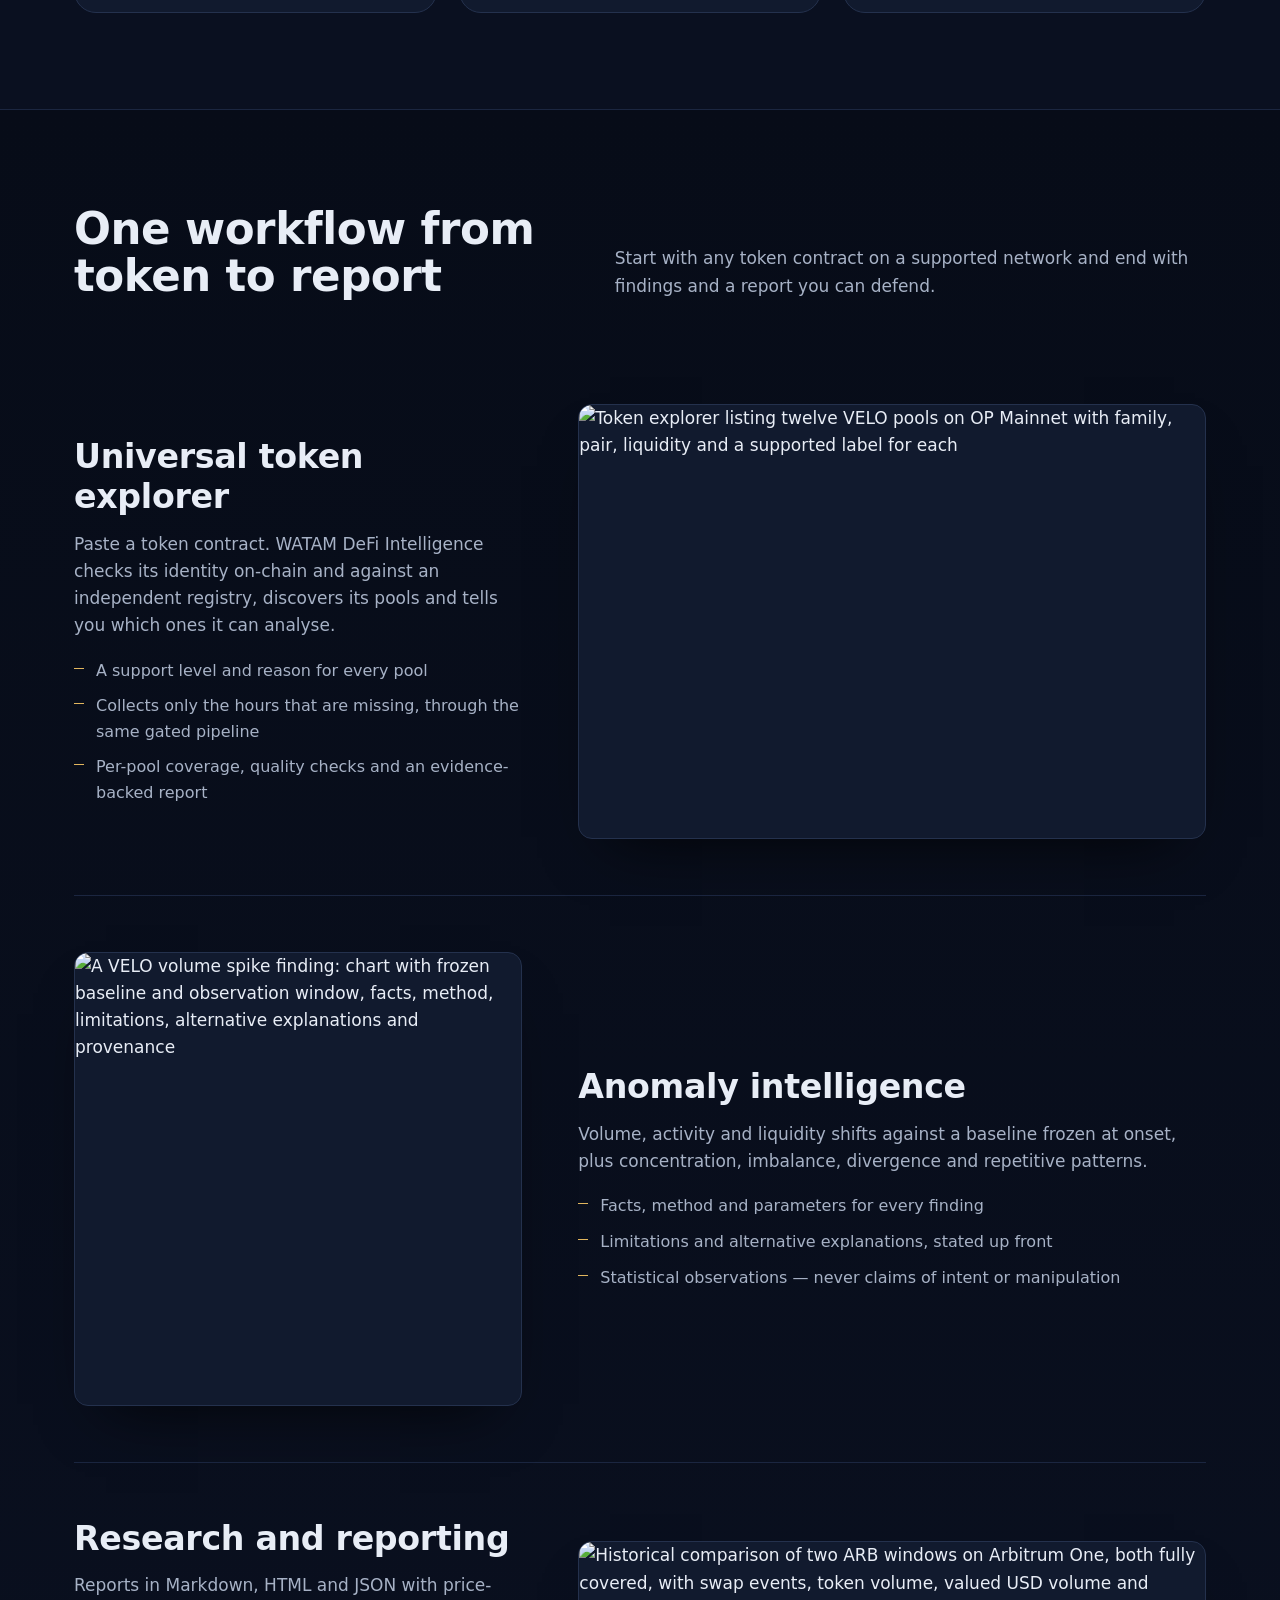
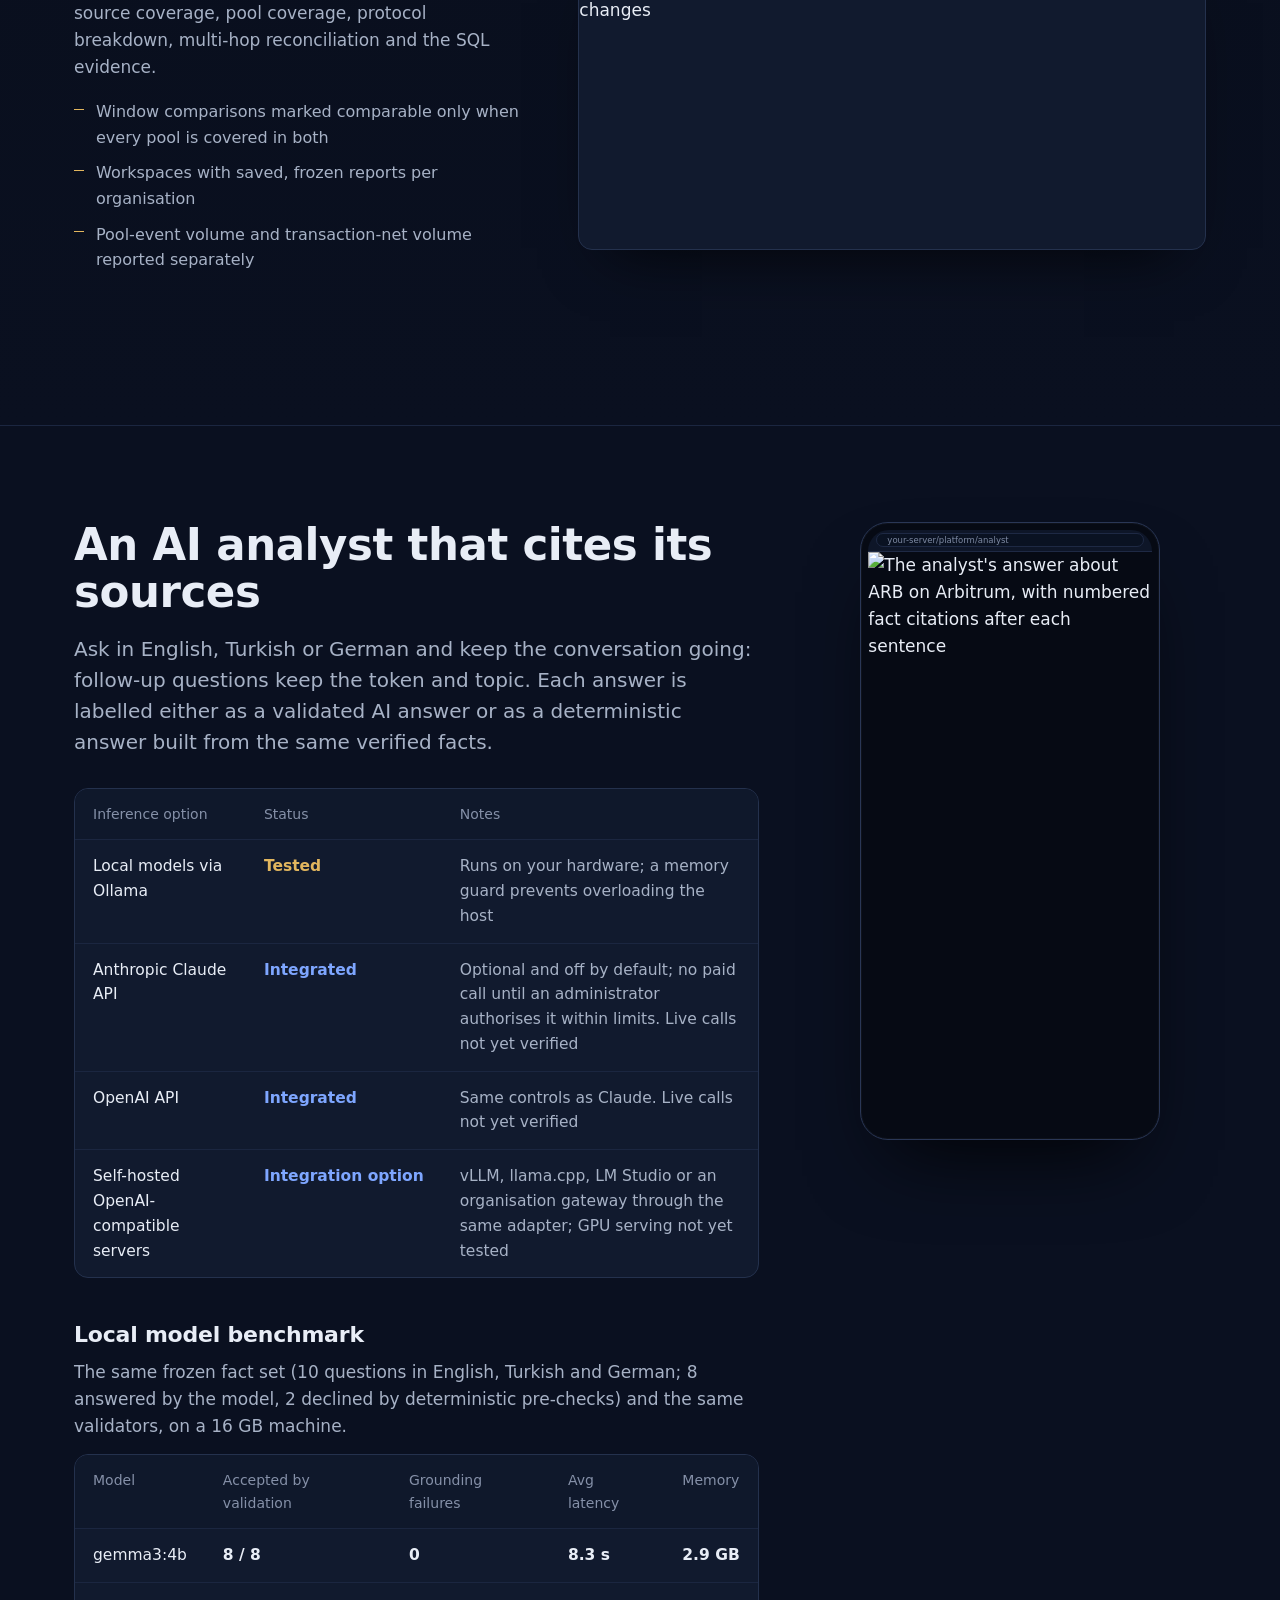
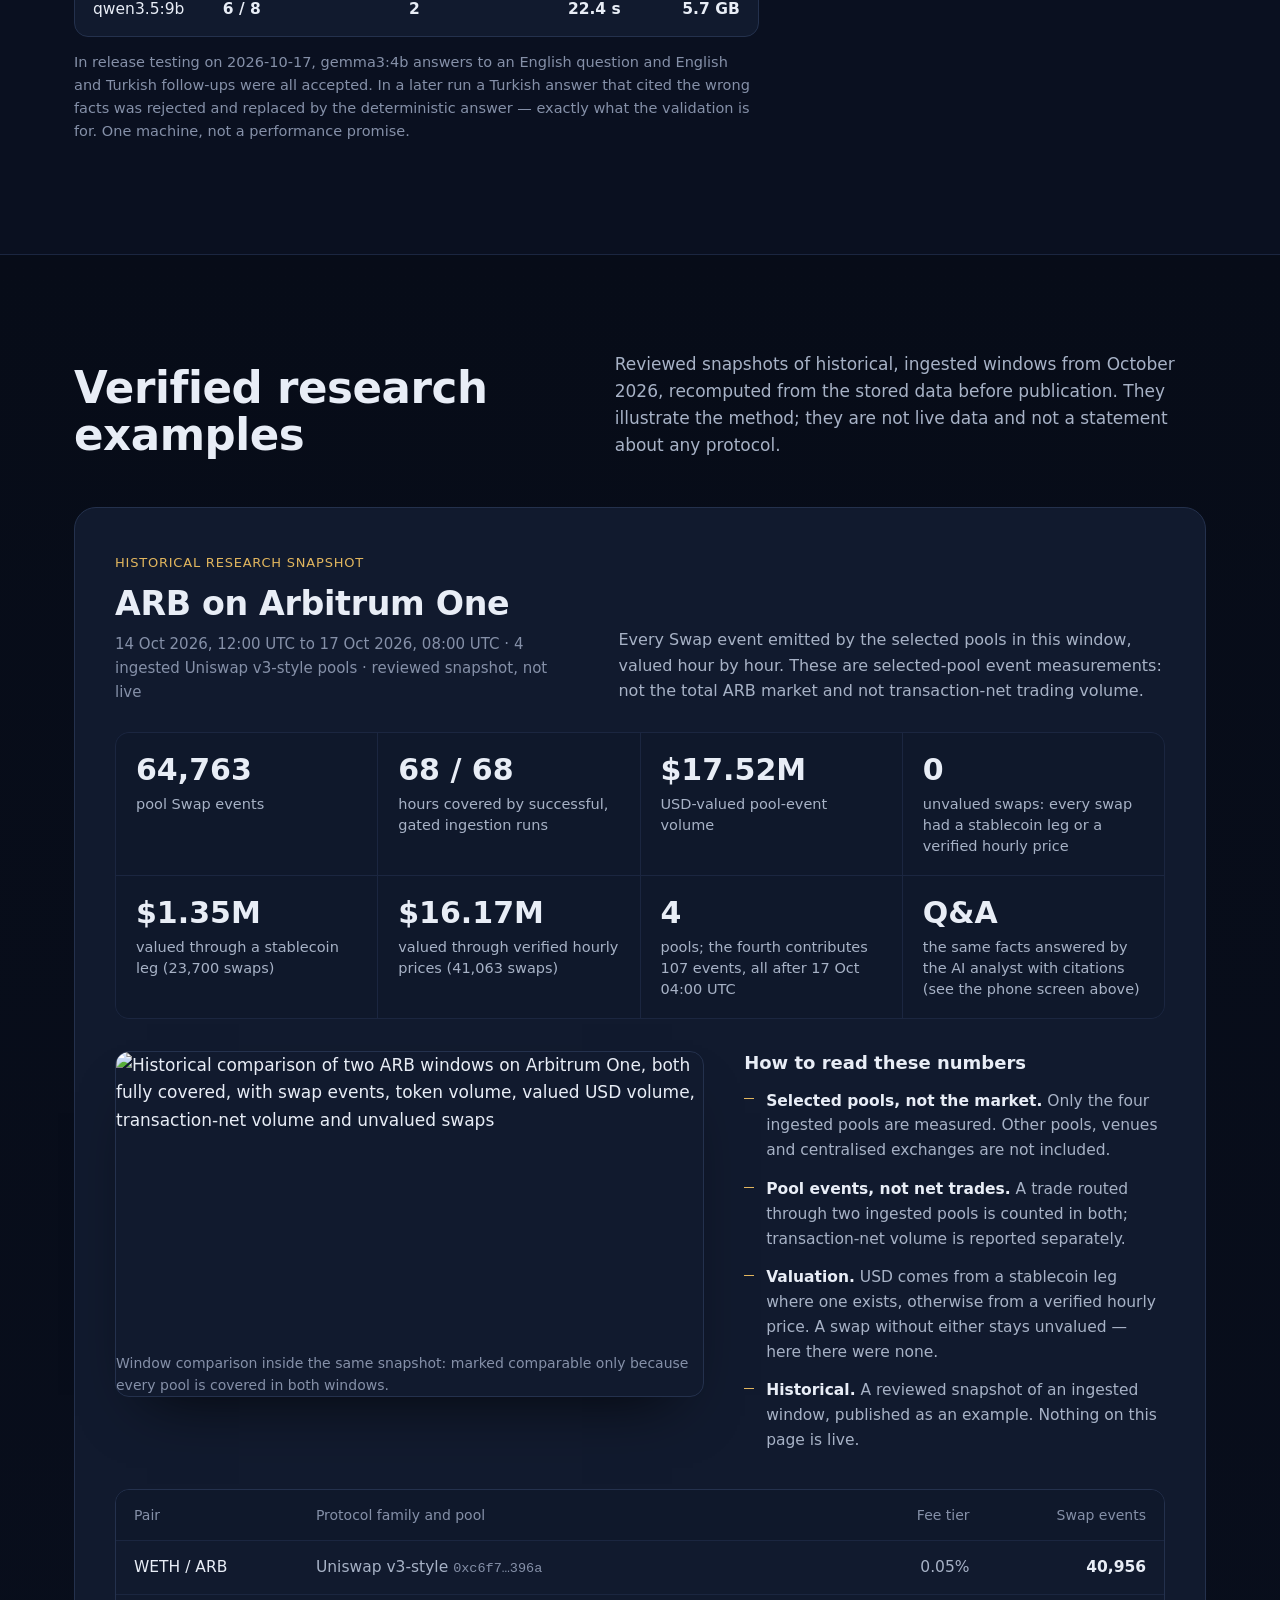
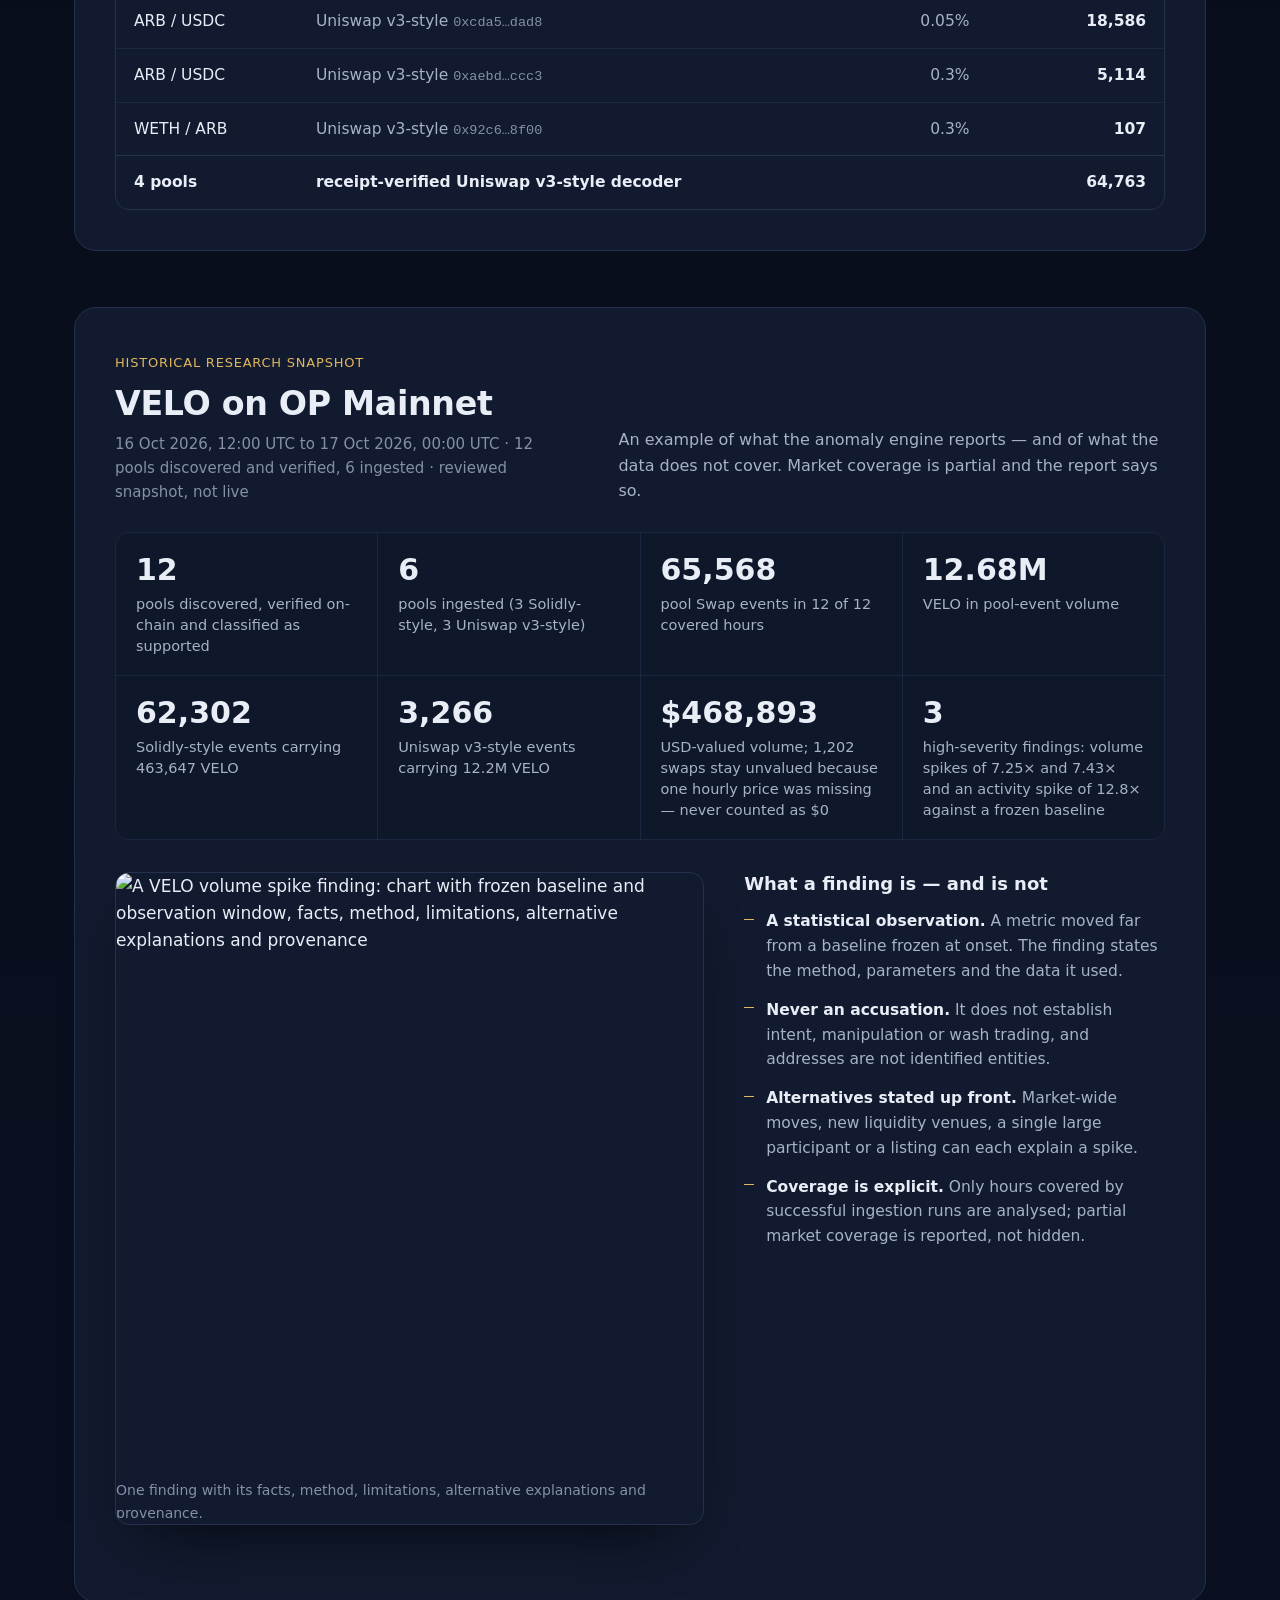
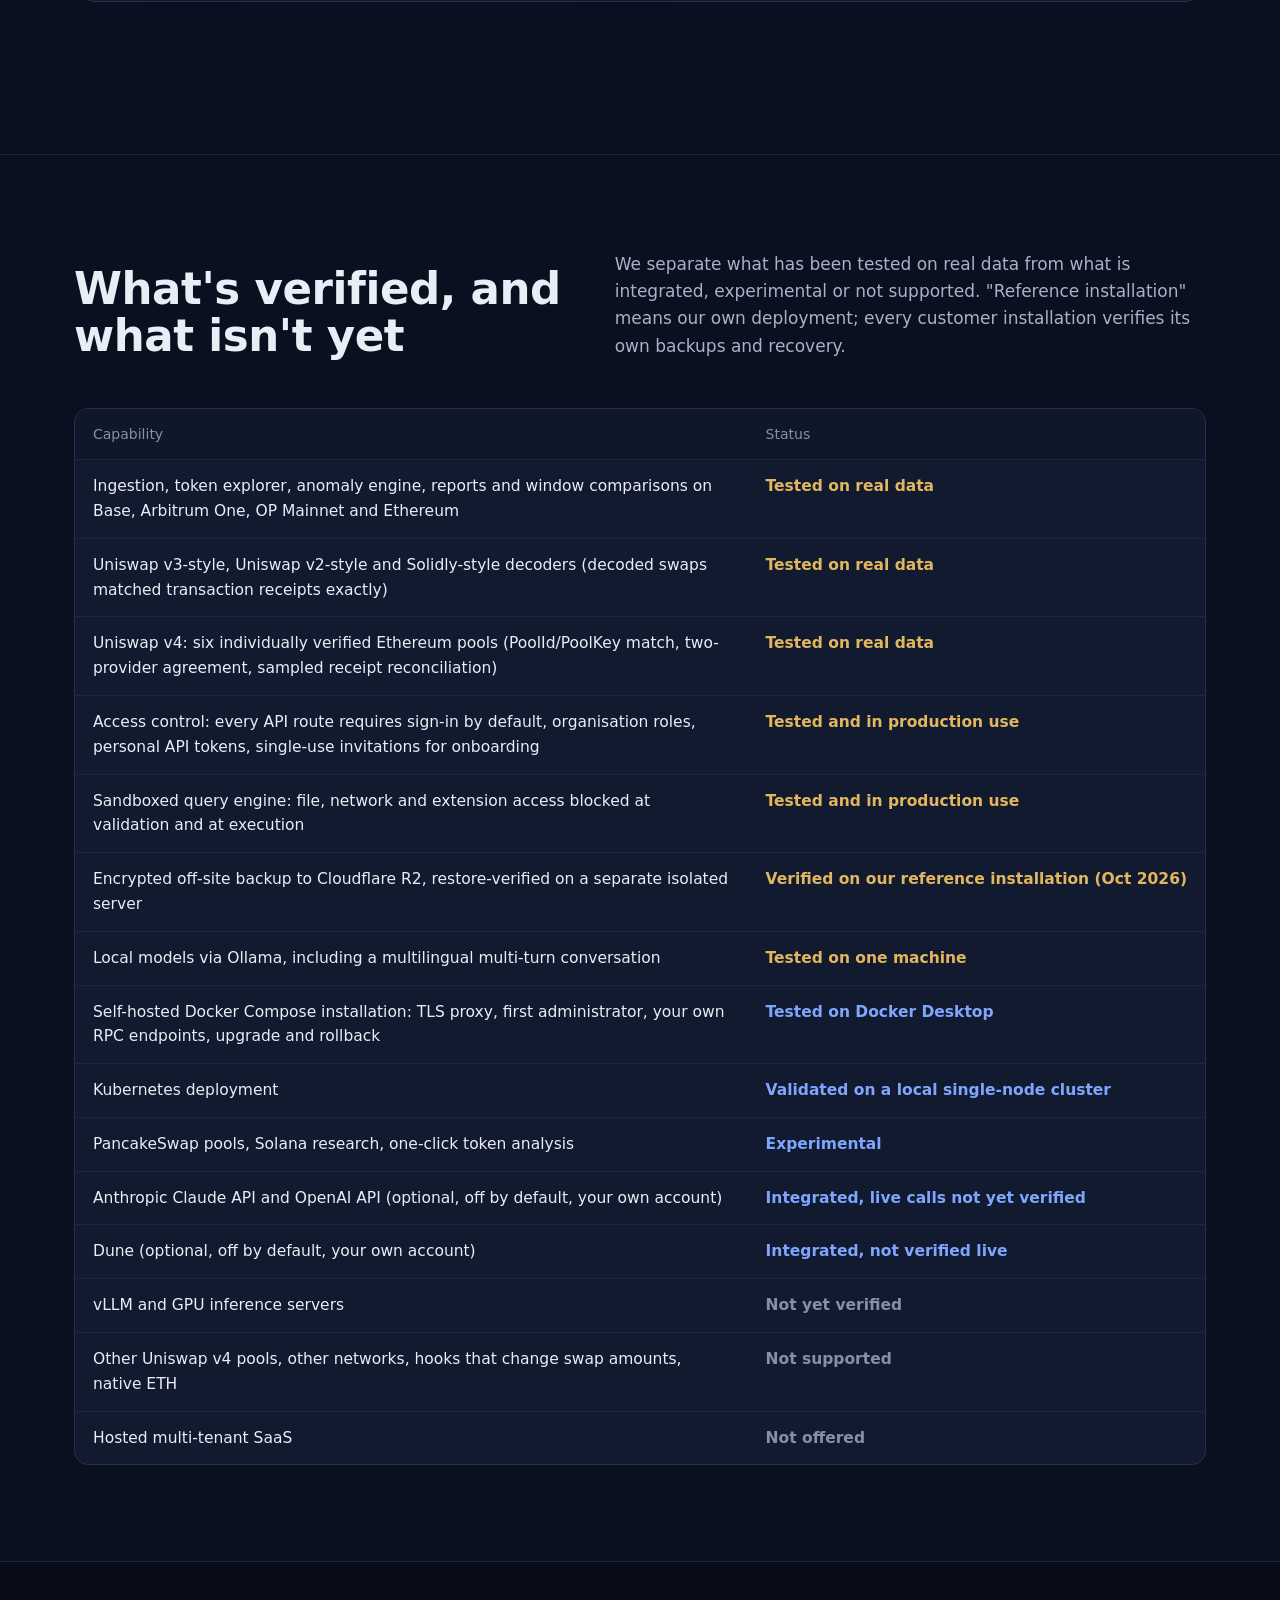
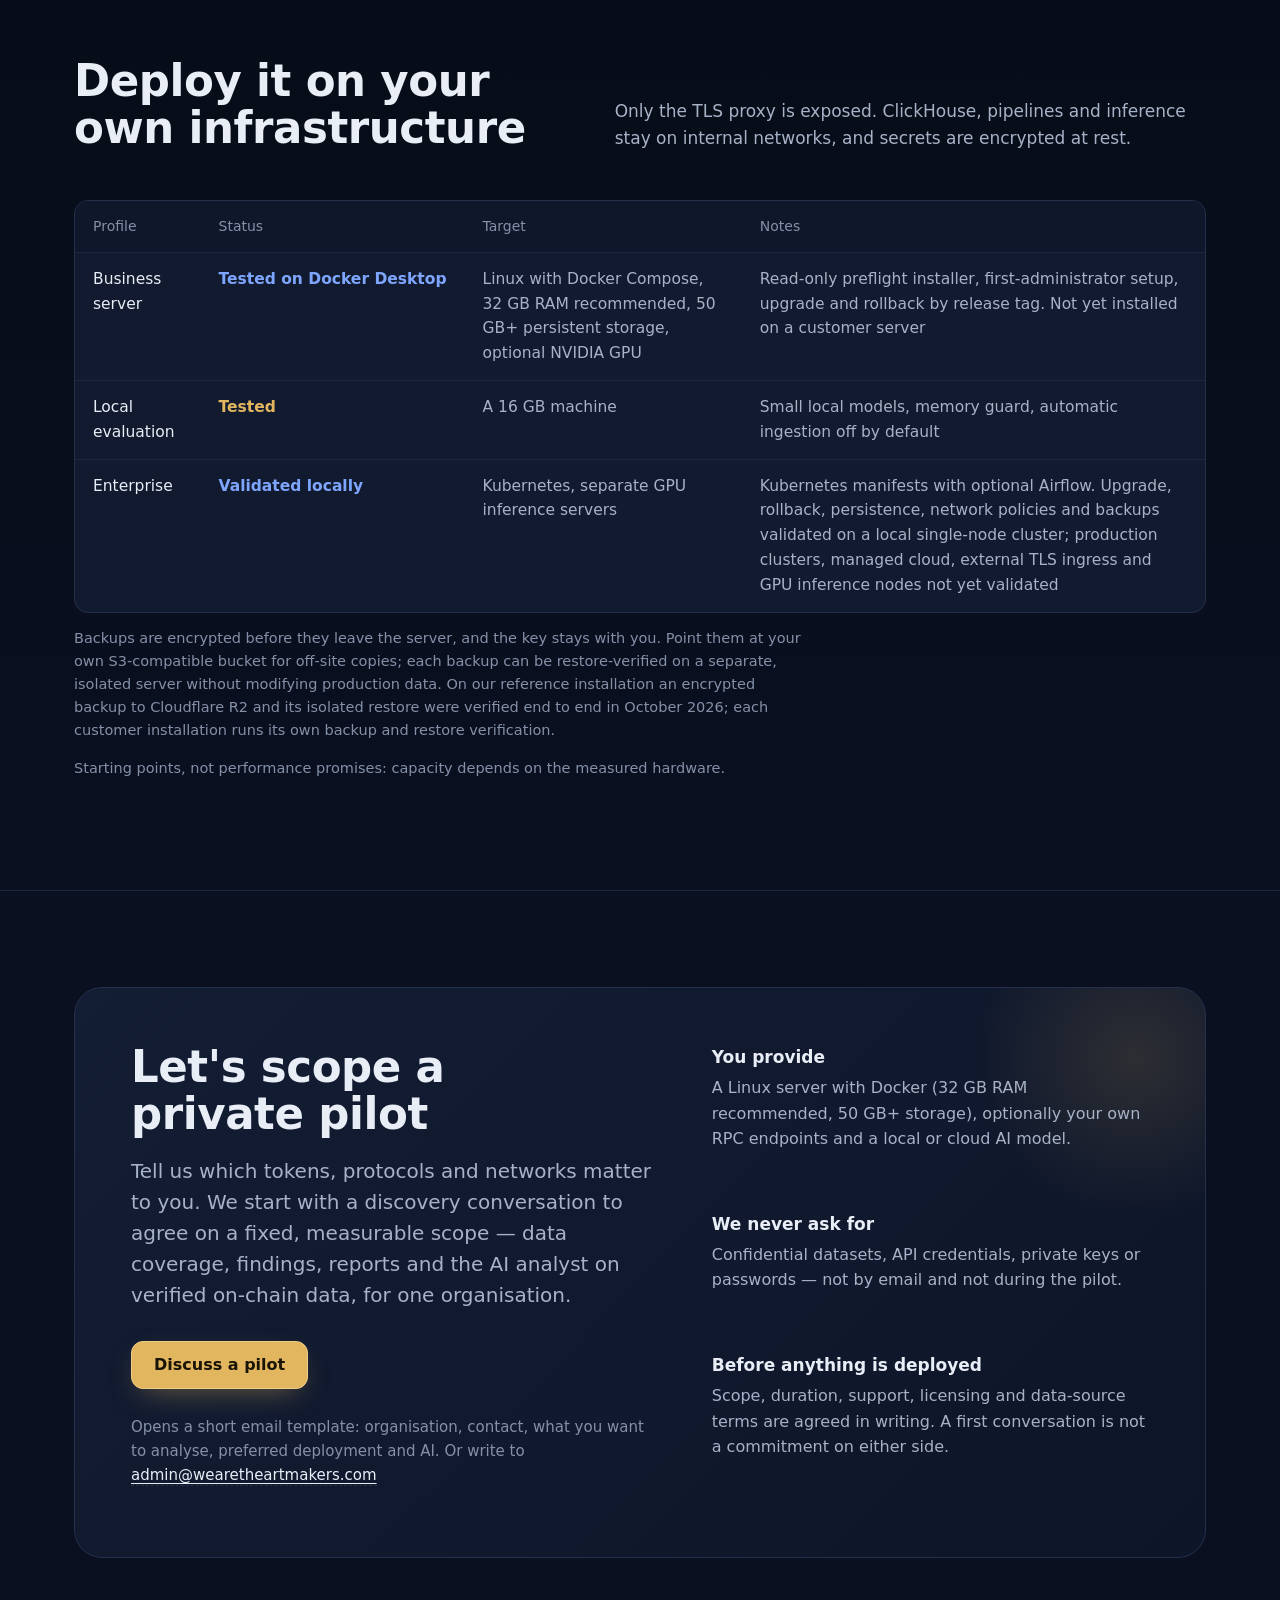
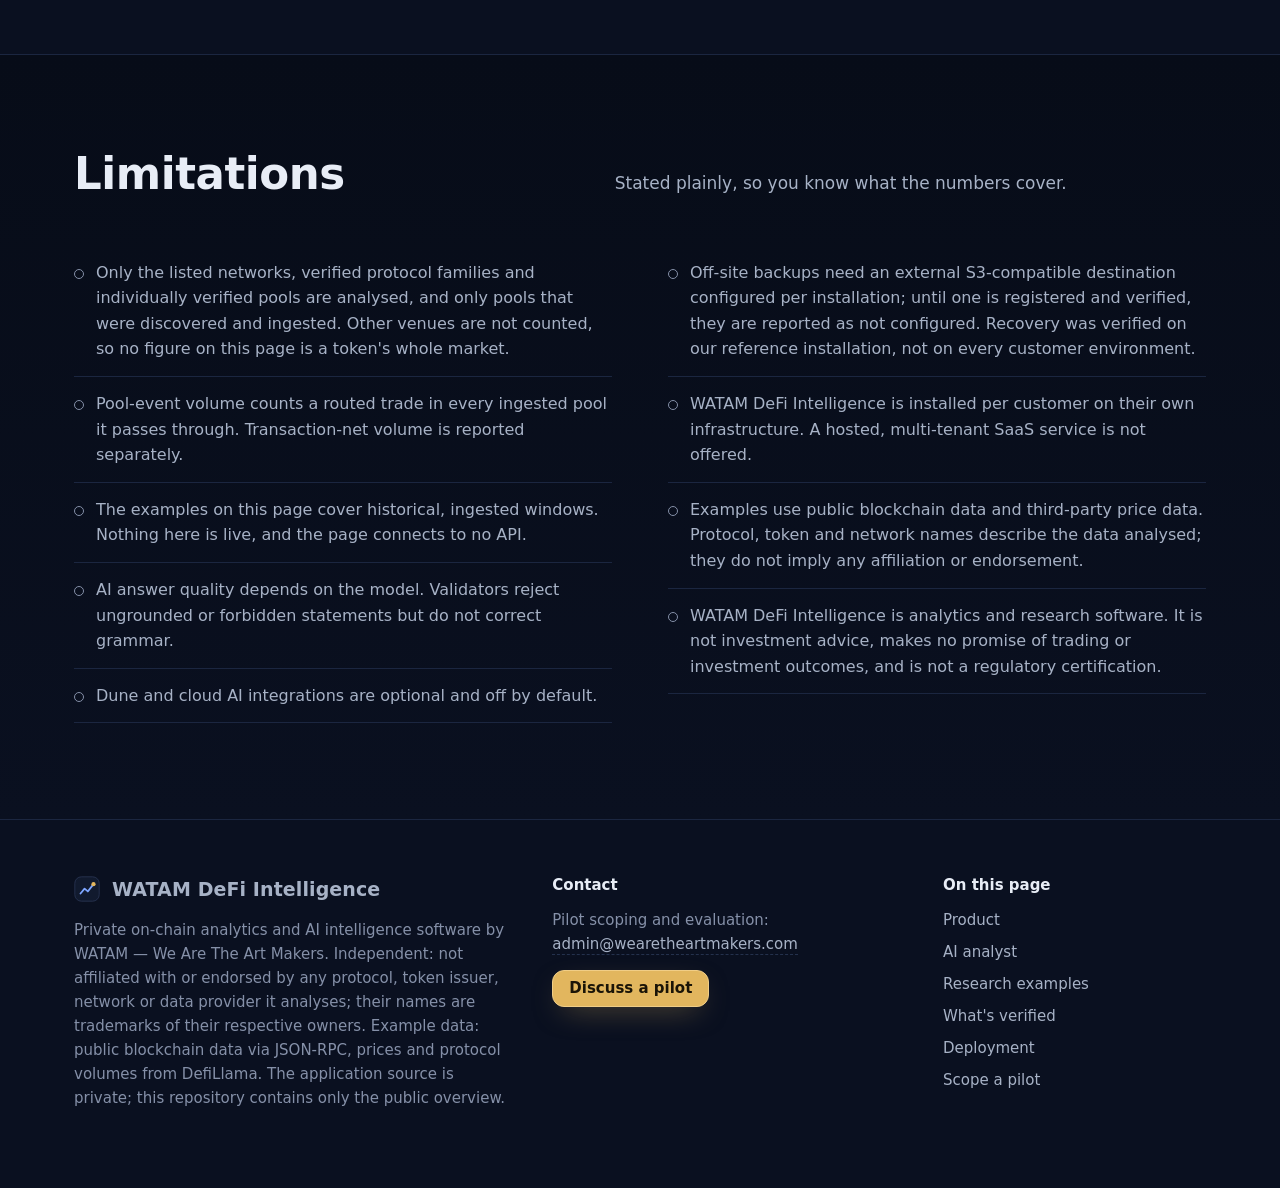
==== commit 367f925c: "Rebrand the showcase as WATAM DeFi Intelligence - New identity: WATAM DeFi Intelligence — Private On" ====
--- a/index.html
+++ b/index.html
@@ -3,8 +3,28 @@
 <head>
 <meta charset="utf-8">
 <meta name="viewport" content="width=device-width, initial-scale=1, viewport-fit=cover">
-<title>DeFi Intelligence</title>
-<meta name="description" content="DeFi Intelligence — self-hosted multi-chain DeFi analytics and evidence-grounded AI research: token exploration, anomaly detection, reporting and private AI integration.">
+<title>WATAM DeFi Intelligence — Private On-Chain Analytics &amp; AI Intelligence</title>
+<meta name="description" content="WATAM DeFi Intelligence is private on-chain analytics and AI intelligence software that runs on your own infrastructure: receipt-verified swap data, token exploration, anomaly findings with evidence, source-backed reports and an AI analyst that cites its facts.">
+<link rel="canonical" href="https://wearetheartmakers.github.io/defi-intelligence/">
+<meta property="og:type" content="website">
+<meta property="og:site_name" content="WATAM DeFi Intelligence">
+<meta property="og:title" content="WATAM DeFi Intelligence — Private On-Chain Analytics &amp; AI Intelligence">
+<meta property="og:description" content="Your infrastructure. Your blockchain data. Verifiable intelligence.">
+<meta property="og:url" content="https://wearetheartmakers.github.io/defi-intelligence/">
+<meta property="og:image" content="https://wearetheartmakers.github.io/defi-intelligence/assets/img/og-card.png">
+<meta property="og:image:width" content="1200">
+<meta property="og:image:height" content="630">
+<meta property="og:image:alt" content="WATAM DeFi Intelligence — Your infrastructure. Your blockchain data. Verifiable intelligence.">
+<meta name="twitter:card" content="summary_large_image">
+<meta name="twitter:title" content="WATAM DeFi Intelligence — Private On-Chain Analytics &amp; AI Intelligence">
+<meta name="twitter:description" content="Your infrastructure. Your blockchain data. Verifiable intelligence.">
+<meta name="twitter:image" content="https://wearetheartmakers.github.io/defi-intelligence/assets/img/og-card.png">
+<script type="application/ld+json">
+{"@context":"https://schema.org","@graph":[
+{"@type":"Organization","@id":"https://wearetheartmakers.github.io/defi-intelligence/#watam","name":"WATAM — We Are The Art Makers","alternateName":"WATAM","email":"admin@wearetheartmakers.com"},
+{"@type":"SoftwareApplication","name":"WATAM DeFi Intelligence","applicationCategory":"BusinessApplication","operatingSystem":"Linux (self-hosted, Docker)","description":"Private on-chain analytics and AI intelligence software that runs on the customer's own infrastructure.","url":"https://wearetheartmakers.github.io/defi-intelligence/","publisher":{"@id":"https://wearetheartmakers.github.io/defi-intelligence/#watam"}}
+]}
+</script>
 <meta name="color-scheme" content="dark">
 <meta name="theme-color" content="#0A1020">
 <link rel="icon" href="assets/img/favicon.svg" type="image/svg+xml">
@@ -48,6 +68,8 @@
 .top .wrap{display:flex;align-items:center;justify-content:space-between;gap:20px;height:68px}
 .brand{display:flex;align-items:center;gap:12px;color:var(--ink);text-decoration:none;font:600 19px/1 var(--display);letter-spacing:.005em}
 .brand svg{flex:none}
+.brand-sub{color:var(--ink-2);font-weight:600}
+.eyebrow{display:inline-block;font-size:13px;letter-spacing:.08em;text-transform:uppercase;color:var(--brass);margin-bottom:18px}
 .nav{display:flex;align-items:center;gap:30px}
 .nav a{color:var(--ink-2);text-decoration:none;font-size:15px}
 .nav a:hover{color:var(--ink)}
@@ -67,6 +89,7 @@
 .hero::after{content:"";position:absolute;left:-200px;bottom:-260px;width:720px;height:520px;background:radial-gradient(closest-side,rgba(226,182,94,.09),transparent 70%);pointer-events:none}
 .hero-grid{position:relative;display:grid;grid-template-columns:minmax(0,5fr) minmax(0,7fr);gap:40px;align-items:center}
 @media (min-width:1101px){.stage{width:calc(100% + 72px);margin-right:-72px}}
+.hero h1{font-size:clamp(38px,4.2vw,58px);max-width:17ch}
 .hero .lede{margin-top:22px}
 .actions{display:flex;flex-wrap:wrap;align-items:center;gap:14px 22px;margin-top:30px}
 .actions a.link{color:var(--ink);font-weight:500;text-decoration:none;border-bottom:1px solid var(--line);padding-bottom:2px}
@@ -146,7 +169,6 @@
 
 /* AI */
 .ai-grid{display:grid;grid-template-columns:minmax(0,7fr) minmax(0,4fr);gap:56px;align-items:start}
-.ai-grid.ai-single{grid-template-columns:minmax(0,1fr);max-width:880px}
 .ai-phone{max-width:300px;justify-self:center}
 .ai-phone .dev{position:relative;inset:auto;width:100%;transform:none}
 .ai-phone .screen img{object-position:bottom center}
@@ -212,6 +234,7 @@
 .foot p{color:var(--ink-3);font-size:15px}
 .foot ul{list-style:none;margin:0;padding:0;display:grid;gap:8px}
 .foot a{color:var(--ink-2);text-decoration:none} .foot a:hover{color:var(--ink)}
+.foot a.btn,.foot a.btn:hover{color:var(--brass-ink)}
 
 /* responsive */
 @media (max-width:1100px){
@@ -238,6 +261,7 @@
 @media (max-width:620px){
   body{font-size:16px}
   .wrap{padding:0 18px}
+  .top .brand{font-size:16.5px}
   .hero{padding:44px 0 24px}
   .stage{aspect-ratio:1/1.02}
   .laptop{width:100%;top:0;transform:none}
@@ -276,9 +300,9 @@
 <a class="skip" href="#main">Skip to content</a>
 <header class="top">
   <div class="wrap">
-    <a class="brand" href="#top" aria-label="DeFi Intelligence, back to top">
+    <a class="brand" href="#top" aria-label="WATAM DeFi Intelligence, back to top">
       <svg width="30" height="30" viewBox="0 0 32 32" aria-hidden="true"><rect x="1" y="1" width="30" height="30" rx="8" fill="#111A2E" stroke="#2A3756"/><path d="M8 21.5l5-6 4 3.5 7-9" fill="none" stroke="#7EA6FF" stroke-width="2.2" stroke-linecap="round" stroke-linejoin="round"/><circle cx="24" cy="10" r="2.6" fill="#E2B65E"/></svg>
-      DeFi Intelligence
+      <span>WATAM <span class="brand-sub">DeFi Intelligence</span></span>
     </a>
     <nav class="nav" aria-label="Main">
       <a href="#product">Product</a>
@@ -286,7 +310,7 @@
       <a href="#research">Research</a>
       <a href="#status">What's verified</a>
       <a href="#deploy">Deployment</a>
-      <a class="btn btn-sm" href="mailto:admin@wearetheartmakers.com?subject=DeFi%20Intelligence%20%E2%80%94%20Private%20Pilot%20Request&amp;body=Company%20%2F%20Organization%3A%0AContact%20person%3A%0ABusiness%20email%3A%0AIntended%20use%20case%3A%0APreferred%20deployment%3A%20Self-hosted%20%2F%20Private%20Server%20%2F%20Enterprise%0APreferred%20AI%3A%20Local%20Models%20%2F%20Claude%20API%20%2F%20OpenAI%20API%20%2F%20Customer-Hosted%0AAdditional%20requirements%3A%0A%0A%28Please%20do%20not%20include%20confidential%20datasets%2C%20API%20credentials%2C%20private%20keys%20or%20passwords.%29%0A">Request a Private Pilot</a>
+      <a class="btn btn-sm" href="mailto:admin@wearetheartmakers.com?subject=WATAM%20DeFi%20Intelligence%20%E2%80%94%20Pilot%20scoping%20conversation&amp;body=Organisation%3A%0AContact%20person%3A%0ABusiness%20email%3A%0AWhat%20you%20would%20like%20to%20analyse%20%28networks%2C%20tokens%2C%20protocols%29%3A%0APreferred%20deployment%20%28your%20own%20server%20%2F%20private%20cloud%29%3A%0APreferred%20AI%20%28local%20models%20%2F%20your%20own%20cloud%20AI%20account%20%2F%20none%29%3A%0ATimeline%3A%0A%0A%28Please%20do%20not%20include%20confidential%20datasets%2C%20API%20credentials%2C%20private%20keys%20or%20passwords.%29%0A">Discuss a pilot</a>
     </nav>
     <details class="menu">
       <summary aria-label="Open menu"><svg width="18" height="18" viewBox="0 0 24 24" aria-hidden="true"><path d="M4 7h16M4 12h16M4 17h16" stroke="currentColor" stroke-width="2" stroke-linecap="round"/></svg>Menu</summary>
@@ -296,7 +320,7 @@
         <a href="#research">Research</a>
         <a href="#status">What's verified</a>
         <a href="#deploy">Deployment</a>
-        <a class="btn btn-sm" href="mailto:admin@wearetheartmakers.com?subject=DeFi%20Intelligence%20%E2%80%94%20Private%20Pilot%20Request&amp;body=Company%20%2F%20Organization%3A%0AContact%20person%3A%0ABusiness%20email%3A%0AIntended%20use%20case%3A%0APreferred%20deployment%3A%20Self-hosted%20%2F%20Private%20Server%20%2F%20Enterprise%0APreferred%20AI%3A%20Local%20Models%20%2F%20Claude%20API%20%2F%20OpenAI%20API%20%2F%20Customer-Hosted%0AAdditional%20requirements%3A%0A%0A%28Please%20do%20not%20include%20confidential%20datasets%2C%20API%20credentials%2C%20private%20keys%20or%20passwords.%29%0A">Request a Private Pilot</a>
+        <a class="btn btn-sm" href="mailto:admin@wearetheartmakers.com?subject=WATAM%20DeFi%20Intelligence%20%E2%80%94%20Pilot%20scoping%20conversation&amp;body=Organisation%3A%0AContact%20person%3A%0ABusiness%20email%3A%0AWhat%20you%20would%20like%20to%20analyse%20%28networks%2C%20tokens%2C%20protocols%29%3A%0APreferred%20deployment%20%28your%20own%20server%20%2F%20private%20cloud%29%3A%0APreferred%20AI%20%28local%20models%20%2F%20your%20own%20cloud%20AI%20account%20%2F%20none%29%3A%0ATimeline%3A%0A%0A%28Please%20do%20not%20include%20confidential%20datasets%2C%20API%20credentials%2C%20private%20keys%20or%20passwords.%29%0A">Discuss a pilot</a>
       </div>
     </details>
   </div>
@@ -306,49 +330,50 @@
 <section class="hero" id="top">
   <div class="wrap hero-grid">
     <div>
-      <h1>On-chain evidence your team can verify.</h1>
-      <p class="lede">Self-hosted DeFi analytics for funds, protocols and risk teams. Explore any token across chains, catch unusual activity with the evidence attached, publish source-backed reports, and ask an AI analyst that only states numbers it can prove.</p>
+      <span class="eyebrow">Private On-Chain Analytics &amp; AI Intelligence</span>
+      <h1>Your infrastructure. Your blockchain data. Verifiable intelligence.</h1>
+      <p class="lede">WATAM DeFi Intelligence is analytics software you run on your own servers. It reads swaps from the blockchain, proves the data is complete before using it, flags unusual activity with the evidence attached, produces source-backed reports, and lets you ask an AI analyst that only states numbers it can trace to verified facts.</p>
       <div class="actions">
-        <a class="btn" href="mailto:admin@wearetheartmakers.com?subject=DeFi%20Intelligence%20%E2%80%94%20Private%20Pilot%20Request&amp;body=Company%20%2F%20Organization%3A%0AContact%20person%3A%0ABusiness%20email%3A%0AIntended%20use%20case%3A%0APreferred%20deployment%3A%20Self-hosted%20%2F%20Private%20Server%20%2F%20Enterprise%0APreferred%20AI%3A%20Local%20Models%20%2F%20Claude%20API%20%2F%20OpenAI%20API%20%2F%20Customer-Hosted%0AAdditional%20requirements%3A%0A%0A%28Please%20do%20not%20include%20confidential%20datasets%2C%20API%20credentials%2C%20private%20keys%20or%20passwords.%29%0A">Request a Private Pilot</a>
+        <a class="btn" href="mailto:admin@wearetheartmakers.com?subject=WATAM%20DeFi%20Intelligence%20%E2%80%94%20Pilot%20scoping%20conversation&amp;body=Organisation%3A%0AContact%20person%3A%0ABusiness%20email%3A%0AWhat%20you%20would%20like%20to%20analyse%20%28networks%2C%20tokens%2C%20protocols%29%3A%0APreferred%20deployment%20%28your%20own%20server%20%2F%20private%20cloud%29%3A%0APreferred%20AI%20%28local%20models%20%2F%20your%20own%20cloud%20AI%20account%20%2F%20none%29%3A%0ATimeline%3A%0A%0A%28Please%20do%20not%20include%20confidential%20datasets%2C%20API%20credentials%2C%20private%20keys%20or%20passwords.%29%0A">Discuss a pilot</a>
         <a class="link" href="#status">See what's verified</a>
       </div>
-      <p class="assure">Runs on your own servers. Your organisation's data and AI prompts stay there unless you choose a cloud AI provider.</p>
+      <p class="assure">Runs on your own servers. Your organisation's data and AI prompts stay there unless you choose a cloud AI provider. Pilots are scoped individually.</p>
     </div>
     <div>
-      <div class="stage" role="group" aria-label="The DeFi Intelligence web application on a laptop, a tablet and a phone">
+      <div class="stage" role="group" aria-label="The WATAM DeFi Intelligence web application on a laptop, a tablet and a phone">
         <div class="dev laptop">
-          <div class="bar" aria-hidden="true"><i></i><i></i><i></i><span class="url">https://your-server/platform/explorer</span></div>
-          <div class="screen"><img src="assets/img/devices/desktop-token-explorer-1inch.jpg" width="1600" height="1000" fetchpriority="high" alt="Token explorer in a desktop browser: 1INCH on Ethereum verified on-chain and against the DefiLlama registry, with its discovered pools — individually verified Uniswap v4 PoolIds and Uniswap v3 and v2 pools — each with a support level"></div>
+          <div class="bar" aria-hidden="true"><i></i><i></i><i></i><span class="url">https://your-server/platform/anomalies</span></div>
+          <div class="screen"><img src="assets/img/devices/desktop-anomaly-center.jpg" width="1600" height="1000" fetchpriority="high" alt="Anomaly center in a desktop browser: high-severity findings for VELO, XDP and other subjects with network, window, observed-to-baseline ratio and evidence strength"></div>
         </div>
         <div class="dev tablet">
-          <div class="bar" aria-hidden="true"><i></i><span class="url">https://your-server/platform</span></div>
-          <div class="screen"><img src="assets/img/devices/tablet-token-report-1inch.jpg" width="960" height="1381" alt="The 1INCH on Ethereum token report on a tablet: top recipients by share of 1INCH volume, the two successful ingestion runs that cover the window with their RPC providers, and the stated limitations"></div>
+          <div class="bar" aria-hidden="true"><i></i><span class="url">https://your-server/platform/explorer</span></div>
+          <div class="screen"><img src="assets/img/devices/tablet-token-explorer.jpg" width="960" height="1381" alt="Token explorer on a tablet: VELO on OP Mainnet verified on-chain, with twelve pools each marked supported"></div>
         </div>
         <div class="dev phone">
-          <div class="bar" aria-hidden="true"><span class="url">your-server/platform</span></div>
-          <div class="screen"><img src="assets/img/devices/phone-token-report-1inch.jpg" width="640" height="1384" alt="The 1INCH on Ethereum token report on a phone: 289 pool swaps, 1,180,334 1INCH, $108.7K valued USD with 288 of 289 swaps valued, 11 verified pools, scoped to the ingested pools only"></div>
-        </div>
-      </div>
-    </div>
-  </div>
-  <div class="wrap"><p class="stage-note">Real screens from the self-hosted web application on verified on-chain 1INCH data (captured 2026-10-18), shown in a browser on each device. DeFi Intelligence is a responsive web app, not a native mobile app.</p></div>
+          <div class="bar" aria-hidden="true"><span class="url">your-server/platform/analyst</span></div>
+          <div class="screen"><img src="assets/img/devices/phone-ai-analyst.jpg" width="640" height="1385" alt="Conversational analyst on a phone: a question about ARB on Arbitrum answered with cited facts"></div>
+        </div>
+      </div>
+    </div>
+  </div>
+  <div class="wrap"><p class="stage-note">Real screens from the self-hosted web application on verified, historical on-chain data (snapshot of 17 Oct 2026 — not live, not streaming), shown in a browser on each device. The screenshots predate the WATAM product name. It is a responsive web app, not a native mobile app.</p></div>
 </section>
 
 <section class="band" aria-labelledby="coverage-h">
   <div class="wrap">
     <div class="intro">
       <h2 id="coverage-h">Built on receipt-verified data</h2>
-      <p>Swaps are read from public JSON-RPC or your own endpoints on six EVM networks, proven complete for every block range and cross-checked before anything is published. Solana is supported for read-only research only: mints and Raydium/Orca pools are verified and swaps measured on demand, but nothing is stored yet. A protocol family is supported only after its decoded swaps matched transaction receipts exactly on several networks. Uniswap v4 is verified differently: its pools share one contract and can carry hooks, so each pool is verified on its own, and only individually verified pools are ingested.</p>
+      <p>Swaps are read from public JSON-RPC or your own endpoints, proven complete for every block range and cross-checked before anything is published. A protocol family is supported only after its decoded swaps matched transaction receipts exactly on several networks. Uniswap v4 is verified differently: its pools share one contract and can carry hooks, so each pool is verified on its own, and only individually verified pools are ingested.</p>
     </div>
     <dl class="ledger">
       <dt>Networks</dt>
-      <dd><span class="tag"><span class="dot"></span>Ethereum</span><span class="tag"><span class="dot"></span>Base</span><span class="tag"><span class="dot"></span>Arbitrum One</span><span class="tag"><span class="dot"></span>OP Mainnet</span><span class="tag"><span class="dot"></span>BNB Smart Chain</span><span class="tag"><span class="dot"></span>Avalanche C-Chain</span><span class="tag muted"><span class="dot"></span>Solana — read-only research, not stored</span></dd>
+      <dd><span class="tag"><span class="dot"></span>Base</span><span class="tag"><span class="dot"></span>Arbitrum One</span><span class="tag"><span class="dot"></span>OP Mainnet</span><span class="tag"><span class="dot"></span>Ethereum</span></dd>
       <dt>Verified protocol families</dt>
-      <dd><span class="tag"><span class="dot"></span>Uniswap v3-style</span><span class="tag"><span class="dot"></span>Uniswap v2-style (incl. PancakeSwap v2, LFJ v1, Pangolin v2)</span><span class="tag"><span class="dot"></span>PancakeSwap v3 (own decoder)</span><span class="tag"><span class="dot"></span>Solidly (Velodrome/Aerodrome v2)</span></dd>
+      <dd><span class="tag"><span class="dot"></span>Uniswap v3-style</span><span class="tag"><span class="dot"></span>Uniswap v2-style</span><span class="tag"><span class="dot"></span>Solidly (Velodrome/Aerodrome v2)</span></dd>
       <dt>Individually verified pools</dt>
-      <dd><a class="tag" href="#case-1inch"><span class="dot"></span>Uniswap v4: six Ethereum 1INCH pools</a></dd>
+      <dd><a class="tag" href="#status"><span class="dot"></span>Uniswap v4: six Ethereum pools, each verified on its own</a></dd>
       <dt>Not counted</dt>
-      <dd><span class="tag muted"><span class="dot"></span>Uniswap v4 and PancakeSwap Infinity pools without an individual verification</span><span class="tag muted"><span class="dot"></span>Pools with native currencies or swap-changing hooks</span><span class="tag muted"><span class="dot"></span>Pools below the $10,000 liquidity floor</span><span class="tag muted"><span class="dot"></span>Other venues</span></dd>
+      <dd><span class="tag muted"><span class="dot"></span>PancakeSwap v3 (decoder only, not verified for ingestion)</span><span class="tag muted"><span class="dot"></span>Other Uniswap v4 pools and networks</span><span class="tag muted"><span class="dot"></span>v4 pools with native ETH or swap-changing hooks</span><span class="tag muted"><span class="dot"></span>Other venues</span></dd>
     </dl>
   </div>
 </section>
@@ -392,14 +417,14 @@
     <div class="feature">
       <div class="copy">
         <h3>Universal token explorer</h3>
-        <p>Paste a token contract. DeFi Intelligence checks its identity on-chain and against an independent registry, discovers its pools and tells you which ones it can analyse.</p>
+        <p>Paste a token contract. WATAM DeFi Intelligence checks its identity on-chain and against an independent registry, discovers its pools and tells you which ones it can analyse.</p>
         <ul>
           <li>A support level and reason for every pool</li>
           <li>Collects only the hours that are missing, through the same gated pipeline</li>
           <li>Per-pool coverage, quality checks and an evidence-backed report</li>
         </ul>
       </div>
-      <figure class="shot"><img src="assets/img/explorer-pools-1inch.jpg" width="968" height="781" loading="lazy" alt="Token explorer: 1INCH on Ethereum verified on-chain and against the DefiLlama registry; 10 supported, 0 partial and 1 unsupported pools, each listed with its family, pair and liquidity — the Uniswap v4 pools by PoolId"></figure>
+      <figure class="shot"><img src="assets/img/explorer-pools.jpg" width="1128" height="781" loading="lazy" alt="Token explorer listing twelve VELO pools on OP Mainnet with family, pair, liquidity and a supported label for each"></figure>
     </div>
 
     <div class="feature flip">
@@ -412,7 +437,7 @@
           <li>Statistical observations — never claims of intent or manipulation</li>
         </ul>
       </div>
-      <figure class="shot"><img src="assets/img/anomaly-finding-1inch-base.jpg" width="926" height="1072" loading="lazy" alt="A volume-spike finding for 1inch aggregator volume on Base (DefiLlama daily aggregator volume, not 1INCH token trading): 7.22 times the frozen weekday-adjusted baseline from 30 Sep to 13 Oct 2026, with facts, method, limitations, alternative explanations and provenance"></figure>
+      <figure class="shot"><img src="assets/img/anomaly-finding.jpg" width="926" height="937" loading="lazy" alt="A VELO volume spike finding: chart with frozen baseline and observation window, facts, method, limitations, alternative explanations and provenance"></figure>
     </div>
 
     <div class="feature">
@@ -425,14 +450,14 @@
           <li>Pool-event volume and transaction-net volume reported separately</li>
         </ul>
       </div>
-      <figure class="shot"><img src="assets/img/report-sql-1inch.jpg" width="892" height="361" loading="lazy" alt="The SQL evidence shown with the 1INCH on Ethereum token report: the executed ClickHouse query, with its sign convention, its pool-level definition and its stablecoin-leg rule stated in comments"></figure>
+      <figure class="shot"><img src="assets/img/explorer-comparison.jpg" width="968" height="474" loading="lazy" alt="Historical comparison of two ARB windows on Arbitrum One, both fully covered, with swap events, token volume, valued USD volume and changes"></figure>
     </div>
   </div>
 </section>
 
 <section class="band" id="ai" aria-labelledby="ai-h">
   <div class="wrap">
-    <div class="ai-grid ai-single">
+    <div class="ai-grid">
       <div>
         <h2 id="ai-h">An AI analyst that cites its sources</h2>
         <p class="lede" style="margin-top:18px">Ask in English, Turkish or German and keep the conversation going: follow-up questions keep the token and topic. Each answer is labelled either as a validated AI answer or as a deterministic answer built from the same verified facts.</p>
@@ -456,6 +481,12 @@
         </div>
         <p class="note">In release testing on 2026-10-17, gemma3:4b answers to an English question and English and Turkish follow-ups were all accepted. In a later run a Turkish answer that cited the wrong facts was rejected and replaced by the deterministic answer — exactly what the validation is for. One machine, not a performance promise.</p>
       </div>
+      <div class="ai-phone">
+        <div class="dev phone" aria-hidden="false">
+          <div class="bar" aria-hidden="true"><span class="url">your-server/platform/analyst</span></div>
+          <div class="screen"><img src="assets/img/devices/phone-ai-analyst.jpg" width="640" height="1385" loading="lazy" alt="The analyst's answer about ARB on Arbitrum, with numbered fact citations after each sentence"></div>
+        </div>
+      </div>
     </div>
   </div>
 </section>
@@ -464,110 +495,86 @@
   <div class="wrap">
     <div class="intro">
       <h2 id="cases-h">Verified research examples</h2>
-      <p>Reviewed snapshots from historical, ingested windows. Findings are statistical observations: they never establish intent, manipulation or wash trading, and addresses are not identified entities.</p>
-    </div>
-    <article class="xcase" id="case-1inch" aria-labelledby="case-1inch-h">
+      <p>Reviewed snapshots of historical, ingested windows from October 2026, recomputed from the stored data before publication. They illustrate the method; they are not live data and not a statement about any protocol.</p>
+    </div>
+    <article class="xcase" id="case-arb" aria-labelledby="case-arb-h">
       <div class="xcase-head">
         <div>
           <span class="kicker">Historical research snapshot</span>
-          <h3 id="case-1inch-h">1INCH token on Ethereum</h3>
-          <p class="when">16 Oct 2026, 19:00 UTC to 17 Oct 2026, 19:00 UTC · 11 ingested pools, including six individually verified Uniswap v4 pools · reviewed snapshot, not live</p>
-        </div>
-        <p class="lead">Every Swap event emitted by the eleven selected pools in this window. These are selected-pool event measurements: not the total 1INCH market and not transaction-net trading volume.</p>
+          <h3 id="case-arb-h">ARB on Arbitrum One</h3>
+          <p class="when">14 Oct 2026, 12:00 UTC to 17 Oct 2026, 08:00 UTC · 4 ingested Uniswap v3-style pools · reviewed snapshot, not live</p>
+        </div>
+        <p class="lead">Every Swap event emitted by the selected pools in this window, valued hour by hour. These are selected-pool event measurements: not the total ARB market and not transaction-net trading volume.</p>
       </div>
       <dl class="figs">
-        <div><dt>289</dt><dd>pool Swap events</dd></div>
-        <div><dt>250</dt><dd>distinct transactions</dd></div>
-        <div><dt>24</dt><dd>fully covered hours, across all 11 selected pools</dd></div>
-        <div><dt>288 / 289</dt><dd>swaps valued in USD (99.7%)</dd></div>
-        <div><dt>$108,733.34</dt><dd>USD-valued pool-event volume</dd></div>
-        <div><dt>1</dt><dd>unvalued wstETH swap: no verified hourly price, so it is left unvalued, never counted as $0</dd></div>
-        <div><dt>28</dt><dd>transactions that passed through more than one ingested pool</dd></div>
-        <div><dt>0</dt><dd>anomaly findings for this window under the existing detection method</dd></div>
+        <div><dt>64,763</dt><dd>pool Swap events</dd></div>
+        <div><dt>68 / 68</dt><dd>hours covered by successful, gated ingestion runs</dd></div>
+        <div><dt>$17.52M</dt><dd>USD-valued pool-event volume</dd></div>
+        <div><dt>0</dt><dd>unvalued swaps: every swap had a stablecoin leg or a verified hourly price</dd></div>
+        <div><dt>$1.35M</dt><dd>valued through a stablecoin leg (23,700 swaps)</dd></div>
+        <div><dt>$16.17M</dt><dd>valued through verified hourly prices (41,063 swaps)</dd></div>
+        <div><dt>4</dt><dd>pools; the fourth contributes 107 events, all after 17 Oct 04:00 UTC</dd></div>
+        <div><dt>Q&amp;A</dt><dd>the same facts answered by the AI analyst with citations (see the phone screen above)</dd></div>
       </dl>
       <div class="xcase-body">
-        <figure class="shot"><img src="assets/img/report-1inch-ethereum.jpg" width="1440" height="892" loading="lazy" alt="The application's token report for 1INCH on Ethereum: window 16 Oct 19:00 to 17 Oct 19:00 UTC, 24 verified covered hours, USD scope limited to the 11 ingested pools, 289 pool swaps, 1,180,334 1INCH, $108.7K valued with 288 of 289 swaps valued and 1 unvalued, 11 verified pools, and an hourly chart of 1INCH bought and sold"></figure>
+        <figure class="shot"><img src="assets/img/explorer-comparison.jpg" width="968" height="474" loading="lazy" alt="Historical comparison of two ARB windows on Arbitrum One, both fully covered, with swap events, token volume, valued USD volume, transaction-net volume and unvalued swaps"><figcaption>Window comparison inside the same snapshot: marked comparable only because every pool is covered in both windows.</figcaption></figure>
         <div>
           <h4>How to read these numbers</h4>
           <ul class="checks">
-            <li><b>How the eleven were selected.</b> When the window was collected, the explorer listed 12 Ethereum pools for 1INCH; the 11 whose protocol identity was verified on-chain were ingested (1 Uniswap v2, 4 Uniswap v3 and the 6 individually verified Uniswap v4 pools). The twelfth belonged to an unrecorded fork and was not ingested. Pools that are not listed are undiscovered, not absent.</li>
-            <li><b>Selected pools, not the market.</b> Only the eleven ingested pools are measured. Other DEX pools, other venues and centralised exchanges are not included, so this is not total 1INCH trading volume.</li>
-            <li><b>Pool events, not net trades.</b> A trade routed through two ingested pools is counted in both. 28 transactions did this, which is why pool-event volume (1,180,334 1INCH) is higher than transaction-net volume (855,100 1INCH).</li>
-            <li><b>Valuation.</b> 3 swaps were valued from a stablecoin leg and 285 from verified DefiLlama hourly prices. The remaining wstETH swap had no verified price for its hour and stays unvalued.</li>
-            <li><b>No findings.</b> The anomaly detectors returned nothing for this single 24-hour window. That is a statistical result for a short window, not a statement about intent or market quality.</li>
+            <li><b>Selected pools, not the market.</b> Only the four ingested pools are measured. Other pools, venues and centralised exchanges are not included.</li>
+            <li><b>Pool events, not net trades.</b> A trade routed through two ingested pools is counted in both; transaction-net volume is reported separately.</li>
+            <li><b>Valuation.</b> USD comes from a stablecoin leg where one exists, otherwise from a verified hourly price. A swap without either stays unvalued — here there were none.</li>
+            <li><b>Historical.</b> A reviewed snapshot of an ingested window, published as an example. Nothing on this page is live.</li>
           </ul>
         </div>
       </div>
       <div class="tw">
         <table class="pools">
-          <caption class="sr-only">The eleven ingested pools and their Swap events in the window</caption>
-          <thead><tr><th scope="col">Pair</th><th scope="col">Protocol and identifier</th><th scope="col">Fee tier</th><th scope="col">Swap events</th></tr></thead>
+          <caption class="sr-only">The four ingested ARB pools and their Swap events in the window</caption>
+          <thead><tr><th scope="col">Pair</th><th scope="col">Protocol family and pool</th><th scope="col">Fee tier</th><th scope="col">Swap events</th></tr></thead>
           <tbody>
-            <tr><td>1INCH / CRV</td><td>Uniswap v4 <code>PoolId 0x6bf6…d1fe</code></td><td>1%</td><td class="num">79</td></tr>
-            <tr><td>1INCH / AAVE</td><td>Uniswap v4 <code>PoolId 0x32dd…3a7a</code></td><td>1%</td><td class="num">50</td></tr>
-            <tr><td>1INCH / LINK</td><td>Uniswap v3 <code>Pool 0x2802…e4c2</code></td><td>0.3%</td><td class="num">47</td></tr>
-            <tr><td>1INCH / wstETH</td><td>Uniswap v4 <code>PoolId 0x1d6e…ea6f</code></td><td>1%</td><td class="num">39</td></tr>
-            <tr><td>1INCH / LINK</td><td>Uniswap v4 <code>PoolId 0x17bc…2958</code></td><td>1%</td><td class="num">33</td></tr>
-            <tr><td>1INCH / WETH</td><td>Uniswap v3 <code>Pool 0xe931…cb97</code></td><td>1%</td><td class="num">21</td></tr>
-            <tr><td>1INCH / WETH</td><td>Uniswap v2 <code>Pool 0x26aa…86f2</code></td><td>0.3%</td><td class="num">13</td></tr>
-            <tr><td>1INCH / WETH</td><td>Uniswap v3 <code>Pool 0xd35e…4b44</code></td><td>0.3%</td><td class="num">3</td></tr>
-            <tr><td>1INCH / USDC</td><td>Uniswap v4 <code>PoolId 0x1ff1…e81d</code></td><td>1%</td><td class="num">2</td></tr>
-            <tr><td>1INCH / WBTC</td><td>Uniswap v4 <code>PoolId 0x6255…d826</code></td><td>1%</td><td class="num one">1</td></tr>
-            <tr><td>1INCH / USDC</td><td>Uniswap v3 <code>Pool 0x9feb…82ae</code></td><td>1%</td><td class="num one">1</td></tr>
+            <tr><td>WETH / ARB</td><td>Uniswap v3-style <code>0xc6f7…396a</code></td><td>0.05%</td><td class="num">40,956</td></tr>
+            <tr><td>ARB / USDC</td><td>Uniswap v3-style <code>0xcda5…dad8</code></td><td>0.05%</td><td class="num">18,586</td></tr>
+            <tr><td>ARB / USDC</td><td>Uniswap v3-style <code>0xaebd…ccc3</code></td><td>0.3%</td><td class="num">5,114</td></tr>
+            <tr><td>WETH / ARB</td><td>Uniswap v3-style <code>0x92c6…8f00</code></td><td>0.3%</td><td class="num">107</td></tr>
           </tbody>
-          <tfoot><tr><td>11 pools</td><td>6 Uniswap v4 (204 events) · 4 Uniswap v3 · 1 Uniswap v2</td><td></td><td class="num">289</td></tr></tfoot>
+          <tfoot><tr><td>4 pools</td><td>receipt-verified Uniswap v3-style decoder</td><td></td><td class="num">64,763</td></tr></tfoot>
         </table>
       </div>
-      <div class="split">
+    </article>
+
+    <article class="xcase" id="case-velo" aria-labelledby="case-velo-h">
+      <div class="xcase-head">
         <div>
-          <h4>How the six Uniswap v4 pools were verified</h4>
+          <span class="kicker">Historical research snapshot</span>
+          <h3 id="case-velo-h">VELO on OP Mainnet</h3>
+          <p class="when">16 Oct 2026, 12:00 UTC to 17 Oct 2026, 00:00 UTC · 12 pools discovered and verified, 6 ingested · reviewed snapshot, not live</p>
+        </div>
+        <p class="lead">An example of what the anomaly engine reports — and of what the data does not cover. Market coverage is partial and the report says so.</p>
+      </div>
+      <dl class="figs">
+        <div><dt>12</dt><dd>pools discovered, verified on-chain and classified as supported</dd></div>
+        <div><dt>6</dt><dd>pools ingested (3 Solidly-style, 3 Uniswap v3-style)</dd></div>
+        <div><dt>65,568</dt><dd>pool Swap events in 12 of 12 covered hours</dd></div>
+        <div><dt>12.68M</dt><dd>VELO in pool-event volume</dd></div>
+        <div><dt>62,302</dt><dd>Solidly-style events carrying 463,647 VELO</dd></div>
+        <div><dt>3,266</dt><dd>Uniswap v3-style events carrying 12.2M VELO</dd></div>
+        <div><dt>$468,893</dt><dd>USD-valued volume; 1,202 swaps stay unvalued because one hourly price was missing — never counted as $0</dd></div>
+        <div><dt>3</dt><dd>high-severity findings: volume spikes of 7.25× and 7.43× and an activity spike of 12.8× against a frozen baseline</dd></div>
+      </dl>
+      <div class="xcase-body">
+        <figure class="shot"><img src="assets/img/anomaly-finding.jpg" width="926" height="937" loading="lazy" alt="A VELO volume spike finding: chart with frozen baseline and observation window, facts, method, limitations, alternative explanations and provenance"><figcaption>One finding with its facts, method, limitations, alternative explanations and provenance.</figcaption></figure>
+        <div>
+          <h4>What a finding is — and is not</h4>
           <ul class="checks">
-            <li><b>PoolId matches PoolKey.</b> Each pool's Initialize event, found on one RPC provider and confirmed by three others, gives its PoolKey, and the hash of that key equals the PoolId. All six are hookless 1% pools without native ETH.</li>
-            <li><b>Two providers agree.</b> The 204 v4 Swap events in this window were fetched independently from two RPC providers. Both returned the identical set, and the published rows match it event for event.</li>
-            <li><b>Sampled receipt reconciliation.</b> 149 sampled transaction receipts, from this window and earlier blocks, reconciled exactly with the PoolManager's token transfers (24–25 per pool), with 0 mismatches. Not every one of the 204 swaps was individually receipt-reconciled.</li>
+            <li><b>A statistical observation.</b> A metric moved far from a baseline frozen at onset. The finding states the method, parameters and the data it used.</li>
+            <li><b>Never an accusation.</b> It does not establish intent, manipulation or wash trading, and addresses are not identified entities.</li>
+            <li><b>Alternatives stated up front.</b> Market-wide moves, new liquidity venues, a single large participant or a listing can each explain a spike.</li>
+            <li><b>Coverage is explicit.</b> Only hours covered by successful ingestion runs are analysed; partial market coverage is reported, not hidden.</li>
           </ul>
         </div>
-        <div>
-          <h4>What is not covered</h4>
-          <ul class="checks">
-            <li><b>Other v4 pools are not automatically supported.</b> Other PoolIds, Uniswap v4 on other networks, pools with hooks that can change swap amounts and pools with native ETH each need the same verification first.</li>
-            <li><b>1INCH on other networks is not covered here.</b> A read-only inventory on 18 Oct 2026 verified the token contract on BNB Smart Chain, Arbitrum One, OP Mainnet and Base, but the current discovery (DexScreener listings, each verified on-chain, with a $10,000 liquidity floor) found no pool there that can be ingested today: on BNB Smart Chain the 12 listed pools were below the floor; on Arbitrum One and OP Mainnet DexScreener listed no pool, which does not prove that none exists — unlisted pools are undiscovered, not absent; on Base four Uniswap v4 pools await individual verification and one pool was below the floor. On Avalanche C-Chain the bridged token's on-chain symbol (1INCH.e) differs from the registry's (1INCH), so its identity is unresolved and it is not analysed until it has been verified.</li>
-            <li><b>Not the Base case.</b> This case covers the 1INCH ERC-20 token in selected Ethereum pools. It is separate from the audited aggregator case on Base below, which analyses 1inch aggregator volume on another network.</li>
-          </ul>
-        </div>
       </div>
     </article>
-    <div class="cases">
-      <article class="case"><h3>1inch aggregator volume anomaly on Base</h3><p class="when">1 Sep to 15 Oct 2026, audited · aggregator research, separate from 1INCH token trading volume</p><p>3,293,676 decoded events. Window volume <span class="num">$458.56M</span>, with <span class="num">90.2%</span> from one automated account; peak <span class="num">10.3×</span> the pre-onset median; volume excluding the identified account <span class="num">−15.5%</span> against baseline (corrected by the audit from −20.5%).</p></article>
-    </div>
-  </div>
-</section>
-
-<section class="band" id="networks" aria-labelledby="networks-h">
-  <div class="wrap">
-    <div class="intro">
-      <h2 id="networks-h">Seven networks, five levels</h2>
-      <p>Being configured is not the same as being ingested. This is where each network stands.</p>
-    </div>
-    <ul class="checks" style="margin:0 0 28px">
-      <li><b>Configured:</b> all seven networks: public RPC endpoints, explorers and token / pool registries are set up.</li>
-      <li><b>Read-only research:</b> token identity, pool discovery and per-pool protocol verification on demand. Nothing is stored.</li>
-      <li><b>Verified ingestion:</b> swaps are stored only after per-run coverage proof, two-provider checks and every quality gate.</li>
-      <li><b>Automatic analysis:</b> one click from a token to a verified report. In development and not released. It has been tested only in an isolated test environment, not in production.</li>
-      <li><b>Unsupported protocols:</b> listed with the reason, never measured.</li>
-    </ul>
-    <div class="tw">
-      <table style="min-width:820px">
-        <tr><th scope="col">Network</th><th scope="col">Read-only research</th><th scope="col">Verified ingestion</th><th scope="col">Automatic analysis</th><th scope="col">Notes and unsupported protocols</th></tr>
-        <tr><td>Ethereum</td><td class="st ok">Yes</td><td class="st ok">Tested on real data</td><td class="st part">Not released</td><td>Includes six individually verified Uniswap v4 1INCH pools. Uniswap v4 pools with native ETH or swap-changing hooks are not supported; other v4 pools only once individually verified.</td></tr>
-        <tr><td>Base</td><td class="st ok">Yes</td><td class="st ok">Tested on real data</td><td class="st part">Not released</td><td>Four 1INCH Uniswap v4 pools await individual verification. Uniswap v4 pools with native ETH or swap-changing hooks are not supported; other v4 pools only once individually verified.</td></tr>
-        <tr><td>Arbitrum One</td><td class="st ok">Yes</td><td class="st ok">Tested on real data</td><td class="st part">Not released</td><td>Uniswap v4 pools with native ETH or swap-changing hooks are not supported; other v4 pools only once individually verified.</td></tr>
-        <tr><td>OP Mainnet</td><td class="st ok">Yes</td><td class="st ok">Tested on real data</td><td class="st part">Not released</td><td>Uniswap v4 pools with native ETH or swap-changing hooks are not supported; other v4 pools only once individually verified.</td></tr>
-        <tr><td>BNB Smart Chain</td><td class="st ok">Yes</td><td class="st part">Recent windows</td><td class="st part">Not released</td><td>Selected pools, recent windows only: older windows need two independent archive RPC providers. PancakeSwap Infinity CL / Bin pools with native currencies or swap-changing hooks are not supported; others are verified pool by pool.</td></tr>
-        <tr><td>Avalanche C-Chain</td><td class="st ok">Yes</td><td class="st no">Not yet</td><td class="st no">Not available</td><td>Pool discovery and protocol verification (LFJ v1, Pangolin v2, Uniswap v3) only. The bridged 1INCH.e token's identity is unresolved.</td></tr>
-        <tr><td>Solana</td><td class="st ok">Yes</td><td class="st no">Not yet</td><td class="st no">Not available</td><td>Mint verification, Raydium CPMM / CLMM and Orca Whirlpool pool verification and bounded swap research; nothing is stored. Every other program is listed with the reason and never measured.</td></tr>
-      </table>
-    </div>
   </div>
 </section>
 
@@ -575,29 +582,26 @@
   <div class="wrap">
     <div class="intro">
       <h2 id="status-h">What's verified, and what isn't yet</h2>
-      <p>We separate what has been tested on real data from what is integrated but not yet independently verified.</p>
+      <p>We separate what has been tested on real data from what is integrated, experimental or not supported. "Reference installation" means our own deployment; every customer installation verifies its own backups and recovery.</p>
     </div>
     <div class="tw">
       <table>
         <tr><th scope="col">Capability</th><th scope="col">Status</th></tr>
-        <tr><td>Ingestion, token explorer, anomaly engine, reports and comparisons on Base, Arbitrum One, OP Mainnet and Ethereum</td><td class="st ok">Tested on real data</td></tr>
-        <tr><td>BNB Smart Chain: verified ingestion and hourly metrics for selected pools. Older windows are not operationally approved until two independent historical archive RPC providers are configured</td><td class="st part">Recent windows tested</td></tr>
-        <tr><td>Avalanche C-Chain: pool discovery and protocol verification (LFJ v1, Pangolin v2, Uniswap v3)</td><td class="st part">Verified read-only; not yet ingested</td></tr>
-        <tr><td>Solana: SPL / Token-2022 mint verification, Raydium CPMM / CLMM and Orca Whirlpool pool verification, bounded swap research reconciled against token balances</td><td class="st part">Read-only research; nothing stored</td></tr>
-        <tr><td>Uniswap v4: six individually verified Ethereum 1INCH pools (PoolId/PoolKey match, two-provider agreement, sampled receipt reconciliation)</td><td class="st ok">Tested on real data</td></tr>
-        <tr><td>Other Uniswap v4 pools, on any of the six EVM networks</td><td class="st part">Verified pool by pool on request</td></tr>
-        <tr><td>PancakeSwap Infinity CL and Bin pools (BNB Smart Chain)</td><td class="st part">Verified pool by pool; none in production yet</td></tr>
-        <tr><td>Uniswap v4 and Infinity pools with native currencies or hooks that change swap amounts</td><td class="st no">Not supported</td></tr>
-        <tr><td>PancakeSwap v3 (own decoder, receipt-verified on BNB Smart Chain and Ethereum)</td><td class="st ok">Tested on real data</td></tr>
-        <tr><td>Local models via Ollama, including a live multilingual multi-turn conversation</td><td class="st ok">Tested</td></tr>
-        <tr><td>Self-hosted Docker Compose installation: TLS proxy, first administrator, your own RPC endpoints, upgrade and rollback</td><td class="st ok">Tested on Docker Desktop</td></tr>
-        <tr><td>Organisation roles and isolation of organisation data (workspaces, reports, members, settings, audit)</td><td class="st ok">Tested</td></tr>
-        <tr><td>Local backups with verified test restore</td><td class="st ok">Tested</td></tr>
-        <tr><td>Live Anthropic Claude API and OpenAI API calls</td><td class="st no">Not yet verified</td></tr>
-        <tr><td>vLLM on GPU servers</td><td class="st no">Not yet verified</td></tr>
-        <tr><td>Kubernetes deployment on a single-node test cluster</td><td class="st part">Validated locally</td></tr>
-        <tr><td>Encrypted S3-compatible backups with isolated restore verification, against local S3-compatible storage</td><td class="st part">Tested locally</td></tr>
-        <tr><td>Off-site recovery from an independent external S3 destination</td><td class="st no">Not yet verified</td></tr>
+        <tr><td>Ingestion, token explorer, anomaly engine, reports and window comparisons on Base, Arbitrum One, OP Mainnet and Ethereum</td><td class="st ok">Tested on real data</td></tr>
+        <tr><td>Uniswap v3-style, Uniswap v2-style and Solidly-style decoders (decoded swaps matched transaction receipts exactly)</td><td class="st ok">Tested on real data</td></tr>
+        <tr><td>Uniswap v4: six individually verified Ethereum pools (PoolId/PoolKey match, two-provider agreement, sampled receipt reconciliation)</td><td class="st ok">Tested on real data</td></tr>
+        <tr><td>Access control: every API route requires sign-in by default, organisation roles, personal API tokens, single-use invitations for onboarding</td><td class="st ok">Tested and in production use</td></tr>
+        <tr><td>Sandboxed query engine: file, network and extension access blocked at validation and at execution</td><td class="st ok">Tested and in production use</td></tr>
+        <tr><td>Encrypted off-site backup to Cloudflare R2, restore-verified on a separate isolated server</td><td class="st ok">Verified on our reference installation (Oct 2026)</td></tr>
+        <tr><td>Local models via Ollama, including a multilingual multi-turn conversation</td><td class="st ok">Tested on one machine</td></tr>
+        <tr><td>Self-hosted Docker Compose installation: TLS proxy, first administrator, your own RPC endpoints, upgrade and rollback</td><td class="st part">Tested on Docker Desktop</td></tr>
+        <tr><td>Kubernetes deployment</td><td class="st part">Validated on a local single-node cluster</td></tr>
+        <tr><td>PancakeSwap pools, Solana research, one-click token analysis</td><td class="st part">Experimental</td></tr>
+        <tr><td>Anthropic Claude API and OpenAI API (optional, off by default, your own account)</td><td class="st part">Integrated, live calls not yet verified</td></tr>
+        <tr><td>Dune (optional, off by default, your own account)</td><td class="st part">Integrated, not verified live</td></tr>
+        <tr><td>vLLM and GPU inference servers</td><td class="st no">Not yet verified</td></tr>
+        <tr><td>Other Uniswap v4 pools, other networks, hooks that change swap amounts, native ETH</td><td class="st no">Not supported</td></tr>
+        <tr><td>Hosted multi-tenant SaaS</td><td class="st no">Not offered</td></tr>
       </table>
     </div>
   </div>
@@ -612,12 +616,12 @@
     <div class="tw">
       <table>
         <tr><th scope="col">Profile</th><th scope="col">Status</th><th scope="col">Target</th><th scope="col">Notes</th></tr>
-        <tr><td>Business server</td><td class="st ok">Tested on Docker Desktop</td><td>Linux with Docker Compose, 32 GB RAM recommended, 50 GB+ persistent storage, optional NVIDIA GPU</td><td>Read-only preflight installer, first-administrator setup, upgrade and rollback by release tag</td></tr>
+        <tr><td>Business server</td><td class="st part">Tested on Docker Desktop</td><td>Linux with Docker Compose, 32 GB RAM recommended, 50 GB+ persistent storage, optional NVIDIA GPU</td><td>Read-only preflight installer, first-administrator setup, upgrade and rollback by release tag. Not yet installed on a customer server</td></tr>
         <tr><td>Local evaluation</td><td class="st ok">Tested</td><td>A 16 GB machine</td><td>Small local models, memory guard, automatic ingestion off by default</td></tr>
         <tr><td>Enterprise</td><td class="st part">Validated locally</td><td>Kubernetes, separate GPU inference servers</td><td>Kubernetes manifests with optional Airflow. Upgrade, rollback, persistence, network policies and backups validated on a local single-node cluster; production clusters, managed cloud, external TLS ingress and GPU inference nodes not yet validated</td></tr>
       </table>
     </div>
-    <p class="note">Backups are encrypted before they leave the server. Point them at your own S3-compatible bucket for off-site copies; every backup can be restore-verified in isolation, without modifying production data. Tested end-to-end against local S3-compatible storage; recovery from an independent remote destination has not yet been verified.</p>
+    <p class="note">Backups are encrypted before they leave the server, and the key stays with you. Point them at your own S3-compatible bucket for off-site copies; each backup can be restore-verified on a separate, isolated server without modifying production data. On our reference installation an encrypted backup to Cloudflare R2 and its isolated restore were verified end to end in October 2026; each customer installation runs its own backup and restore verification.</p>
     <p class="note">Starting points, not performance promises: capacity depends on the measured hardware.</p>
   </div>
 </section>
@@ -626,15 +630,15 @@
   <div class="wrap">
     <div class="pilot">
       <div>
-        <h2 id="pilot-h">Run a private pilot on your own server</h2>
-        <p class="lede" style="margin-top:18px">A pilot runs in evaluation mode for one organisation. Bring a token or protocol you want to analyse on a supported network; collection, findings, reports and the AI analyst run against verified on-chain data.</p>
-        <div class="actions"><a class="btn" href="mailto:admin@wearetheartmakers.com?subject=DeFi%20Intelligence%20%E2%80%94%20Private%20Pilot%20Request&amp;body=Company%20%2F%20Organization%3A%0AContact%20person%3A%0ABusiness%20email%3A%0AIntended%20use%20case%3A%0APreferred%20deployment%3A%20Self-hosted%20%2F%20Private%20Server%20%2F%20Enterprise%0APreferred%20AI%3A%20Local%20Models%20%2F%20Claude%20API%20%2F%20OpenAI%20API%20%2F%20Customer-Hosted%0AAdditional%20requirements%3A%0A%0A%28Please%20do%20not%20include%20confidential%20datasets%2C%20API%20credentials%2C%20private%20keys%20or%20passwords.%29%0A">Request a Private Pilot</a></div>
-        <p class="contact">Opens a short email template: organisation, contact, use case, preferred deployment and AI. Or write to <span class="email">admin@wearetheartmakers.com</span></p>
+        <h2 id="pilot-h">Let's scope a private pilot</h2>
+        <p class="lede" style="margin-top:18px">Tell us which tokens, protocols and networks matter to you. We start with a discovery conversation to agree on a fixed, measurable scope — data coverage, findings, reports and the AI analyst on verified on-chain data, for one organisation.</p>
+        <div class="actions"><a class="btn" href="mailto:admin@wearetheartmakers.com?subject=WATAM%20DeFi%20Intelligence%20%E2%80%94%20Pilot%20scoping%20conversation&amp;body=Organisation%3A%0AContact%20person%3A%0ABusiness%20email%3A%0AWhat%20you%20would%20like%20to%20analyse%20%28networks%2C%20tokens%2C%20protocols%29%3A%0APreferred%20deployment%20%28your%20own%20server%20%2F%20private%20cloud%29%3A%0APreferred%20AI%20%28local%20models%20%2F%20your%20own%20cloud%20AI%20account%20%2F%20none%29%3A%0ATimeline%3A%0A%0A%28Please%20do%20not%20include%20confidential%20datasets%2C%20API%20credentials%2C%20private%20keys%20or%20passwords.%29%0A">Discuss a pilot</a></div>
+        <p class="contact">Opens a short email template: organisation, contact, what you want to analyse, preferred deployment and AI. Or write to <a class="email" href="mailto:admin@wearetheartmakers.com">admin@wearetheartmakers.com</a></p>
       </div>
       <ul class="list">
         <li><b>You provide</b><p>A Linux server with Docker (32 GB RAM recommended, 50 GB+ storage), optionally your own RPC endpoints and a local or cloud AI model.</p></li>
         <li><b>We never ask for</b><p>Confidential datasets, API credentials, private keys or passwords — not by email and not during the pilot.</p></li>
-        <li><b>Terms</b><p>Duration, scope and support are agreed individually before a pilot starts.</p></li>
+        <li><b>Before anything is deployed</b><p>Scope, duration, support, licensing and data-source terms are agreed in writing. A first conversation is not a commitment on either side.</p></li>
       </ul>
     </div>
   </div>
@@ -649,8 +653,10 @@
       <li>The examples on this page cover historical, ingested windows. Nothing here is live, and the page connects to no API.</li>
       <li>AI answer quality depends on the model. Validators reject ungrounded or forbidden statements but do not correct grammar.</li>
       <li>Dune and cloud AI integrations are optional and off by default.</li>
-      <li>Off-site backups need an external S3-compatible destination configured per installation; until one is registered and verified, they are reported as not configured.</li>
-      <li>DeFi Intelligence is analytics and research software. It is not investment advice, makes no promise of trading or investment outcomes, and is not a regulatory certification.</li>
+      <li>Off-site backups need an external S3-compatible destination configured per installation; until one is registered and verified, they are reported as not configured. Recovery was verified on our reference installation, not on every customer environment.</li>
+      <li>WATAM DeFi Intelligence is installed per customer on their own infrastructure. A hosted, multi-tenant SaaS service is not offered.</li>
+      <li>Examples use public blockchain data and third-party price data. Protocol, token and network names describe the data analysed; they do not imply any affiliation or endorsement.</li>
+      <li>WATAM DeFi Intelligence is analytics and research software. It is not investment advice, makes no promise of trading or investment outcomes, and is not a regulatory certification.</li>
     </ul>
   </div>
 </section>
@@ -659,13 +665,13 @@
 <footer>
   <div class="wrap foot">
     <div>
-      <a class="brand" href="#top" aria-label="DeFi Intelligence, back to top"><svg width="26" height="26" viewBox="0 0 32 32" aria-hidden="true"><rect x="1" y="1" width="30" height="30" rx="8" fill="#111A2E" stroke="#2A3756"/><path d="M8 21.5l5-6 4 3.5 7-9" fill="none" stroke="#7EA6FF" stroke-width="2.2" stroke-linecap="round" stroke-linejoin="round"/><circle cx="24" cy="10" r="2.6" fill="#E2B65E"/></svg>DeFi Intelligence</a>
-      <p style="margin-top:16px">Self-hosted analytics software by WATAM. Independent: not affiliated with or endorsed by any protocol it analyses. The application source is private; this repository contains only the public overview.</p>
+      <a class="brand" href="#top" aria-label="WATAM DeFi Intelligence, back to top"><svg width="26" height="26" viewBox="0 0 32 32" aria-hidden="true"><rect x="1" y="1" width="30" height="30" rx="8" fill="#111A2E" stroke="#2A3756"/><path d="M8 21.5l5-6 4 3.5 7-9" fill="none" stroke="#7EA6FF" stroke-width="2.2" stroke-linecap="round" stroke-linejoin="round"/><circle cx="24" cy="10" r="2.6" fill="#E2B65E"/></svg><span>WATAM <span class="brand-sub">DeFi Intelligence</span></span></a>
+      <p style="margin-top:16px">Private on-chain analytics and AI intelligence software by WATAM — We Are The Art Makers. Independent: not affiliated with or endorsed by any protocol, token issuer, network or data provider it analyses; their names are trademarks of their respective owners. Example data: public blockchain data via JSON-RPC, prices and protocol volumes from DefiLlama. The application source is private; this repository contains only the public overview.</p>
     </div>
     <div>
       <h4>Contact</h4>
-      <p>Pilot and evaluation requests:<br><span class="email">admin@wearetheartmakers.com</span></p>
-      <p><a class="btn btn-sm" href="mailto:admin@wearetheartmakers.com?subject=DeFi%20Intelligence%20%E2%80%94%20Private%20Pilot%20Request&amp;body=Company%20%2F%20Organization%3A%0AContact%20person%3A%0ABusiness%20email%3A%0AIntended%20use%20case%3A%0APreferred%20deployment%3A%20Self-hosted%20%2F%20Private%20Server%20%2F%20Enterprise%0APreferred%20AI%3A%20Local%20Models%20%2F%20Claude%20API%20%2F%20OpenAI%20API%20%2F%20Customer-Hosted%0AAdditional%20requirements%3A%0A%0A%28Please%20do%20not%20include%20confidential%20datasets%2C%20API%20credentials%2C%20private%20keys%20or%20passwords.%29%0A">Request a Private Pilot</a></p>
+      <p>Pilot scoping and evaluation:<br><a class="email" href="mailto:admin@wearetheartmakers.com">admin@wearetheartmakers.com</a></p>
+      <p><a class="btn btn-sm" href="mailto:admin@wearetheartmakers.com?subject=WATAM%20DeFi%20Intelligence%20%E2%80%94%20Pilot%20scoping%20conversation&amp;body=Organisation%3A%0AContact%20person%3A%0ABusiness%20email%3A%0AWhat%20you%20would%20like%20to%20analyse%20%28networks%2C%20tokens%2C%20protocols%29%3A%0APreferred%20deployment%20%28your%20own%20server%20%2F%20private%20cloud%29%3A%0APreferred%20AI%20%28local%20models%20%2F%20your%20own%20cloud%20AI%20account%20%2F%20none%29%3A%0ATimeline%3A%0A%0A%28Please%20do%20not%20include%20confidential%20datasets%2C%20API%20credentials%2C%20private%20keys%20or%20passwords.%29%0A">Discuss a pilot</a></p>
     </div>
     <div>
       <h4>On this page</h4>
@@ -675,7 +681,7 @@
         <li><a href="#research">Research examples</a></li>
         <li><a href="#status">What's verified</a></li>
         <li><a href="#deploy">Deployment</a></li>
-        <li><a href="#pilot">Private pilot</a></li>
+        <li><a href="#pilot">Scope a pilot</a></li>
       </ul>
     </div>
   </div>
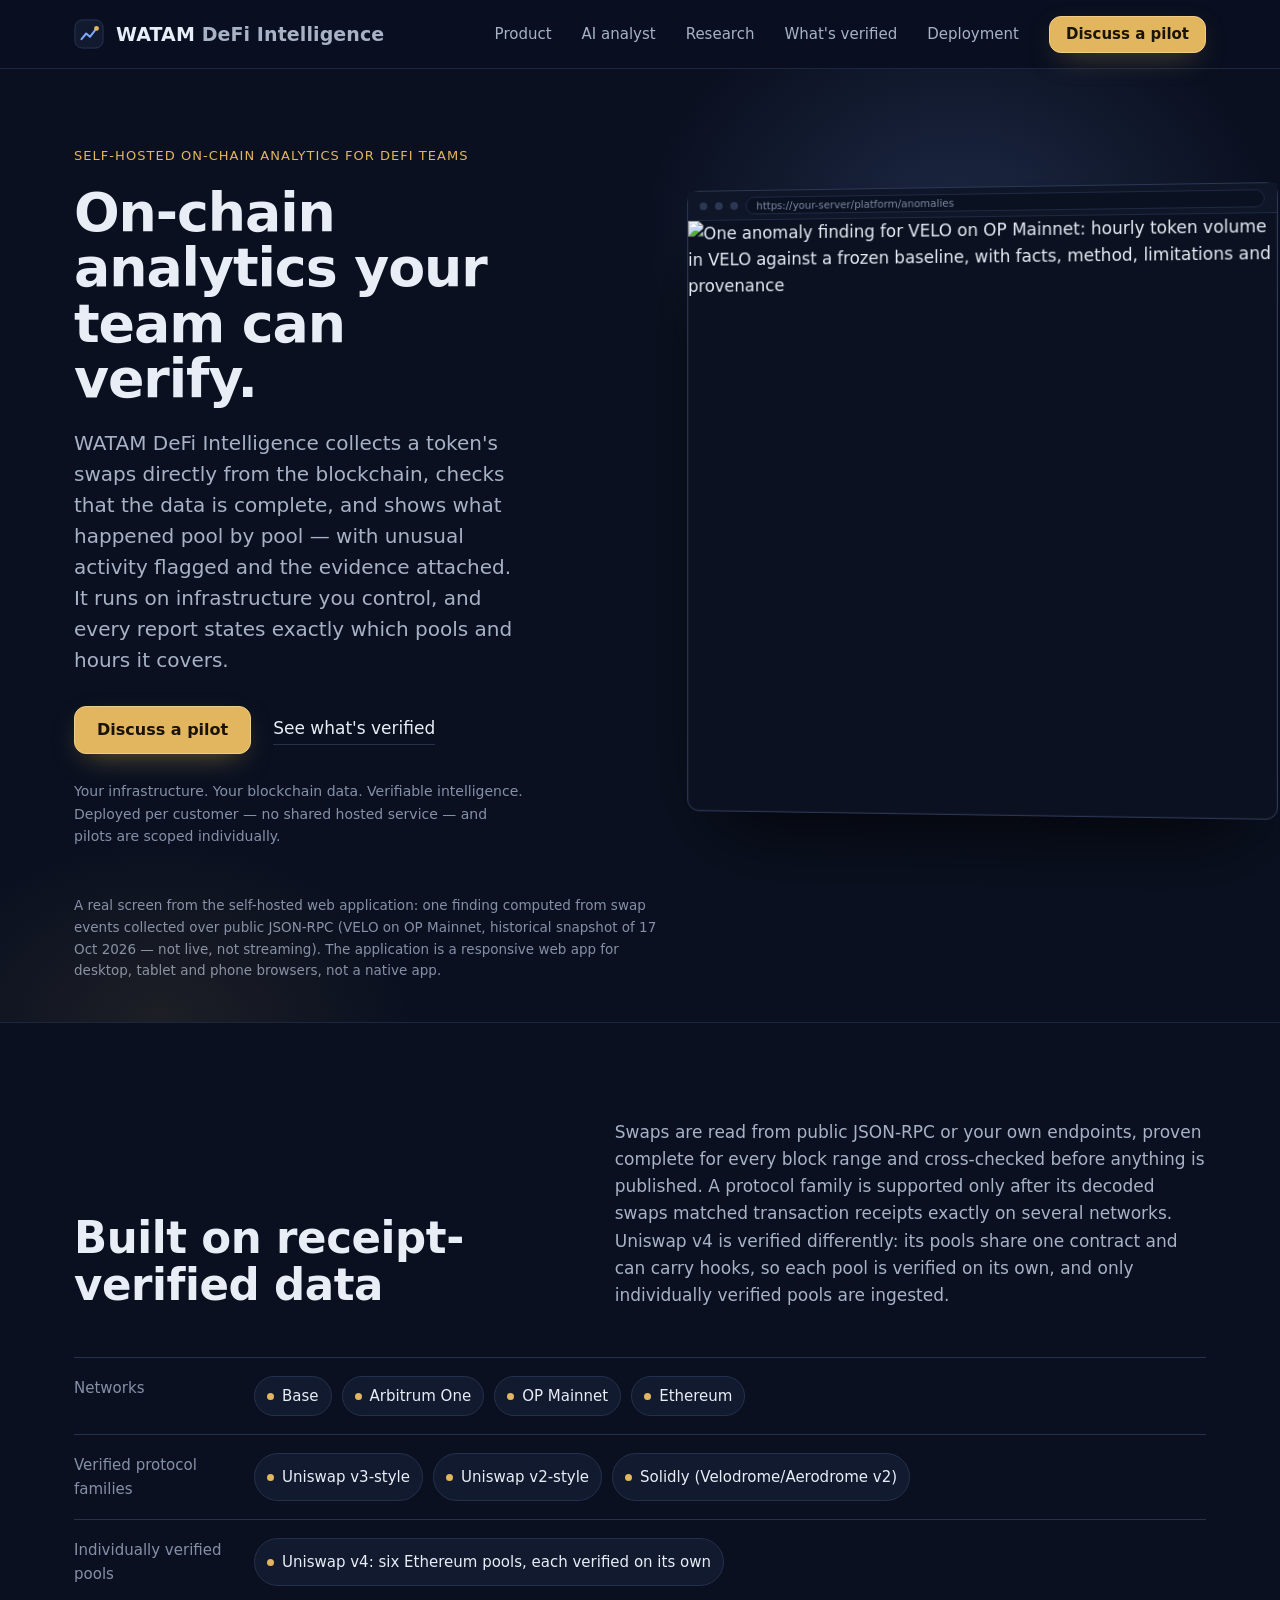
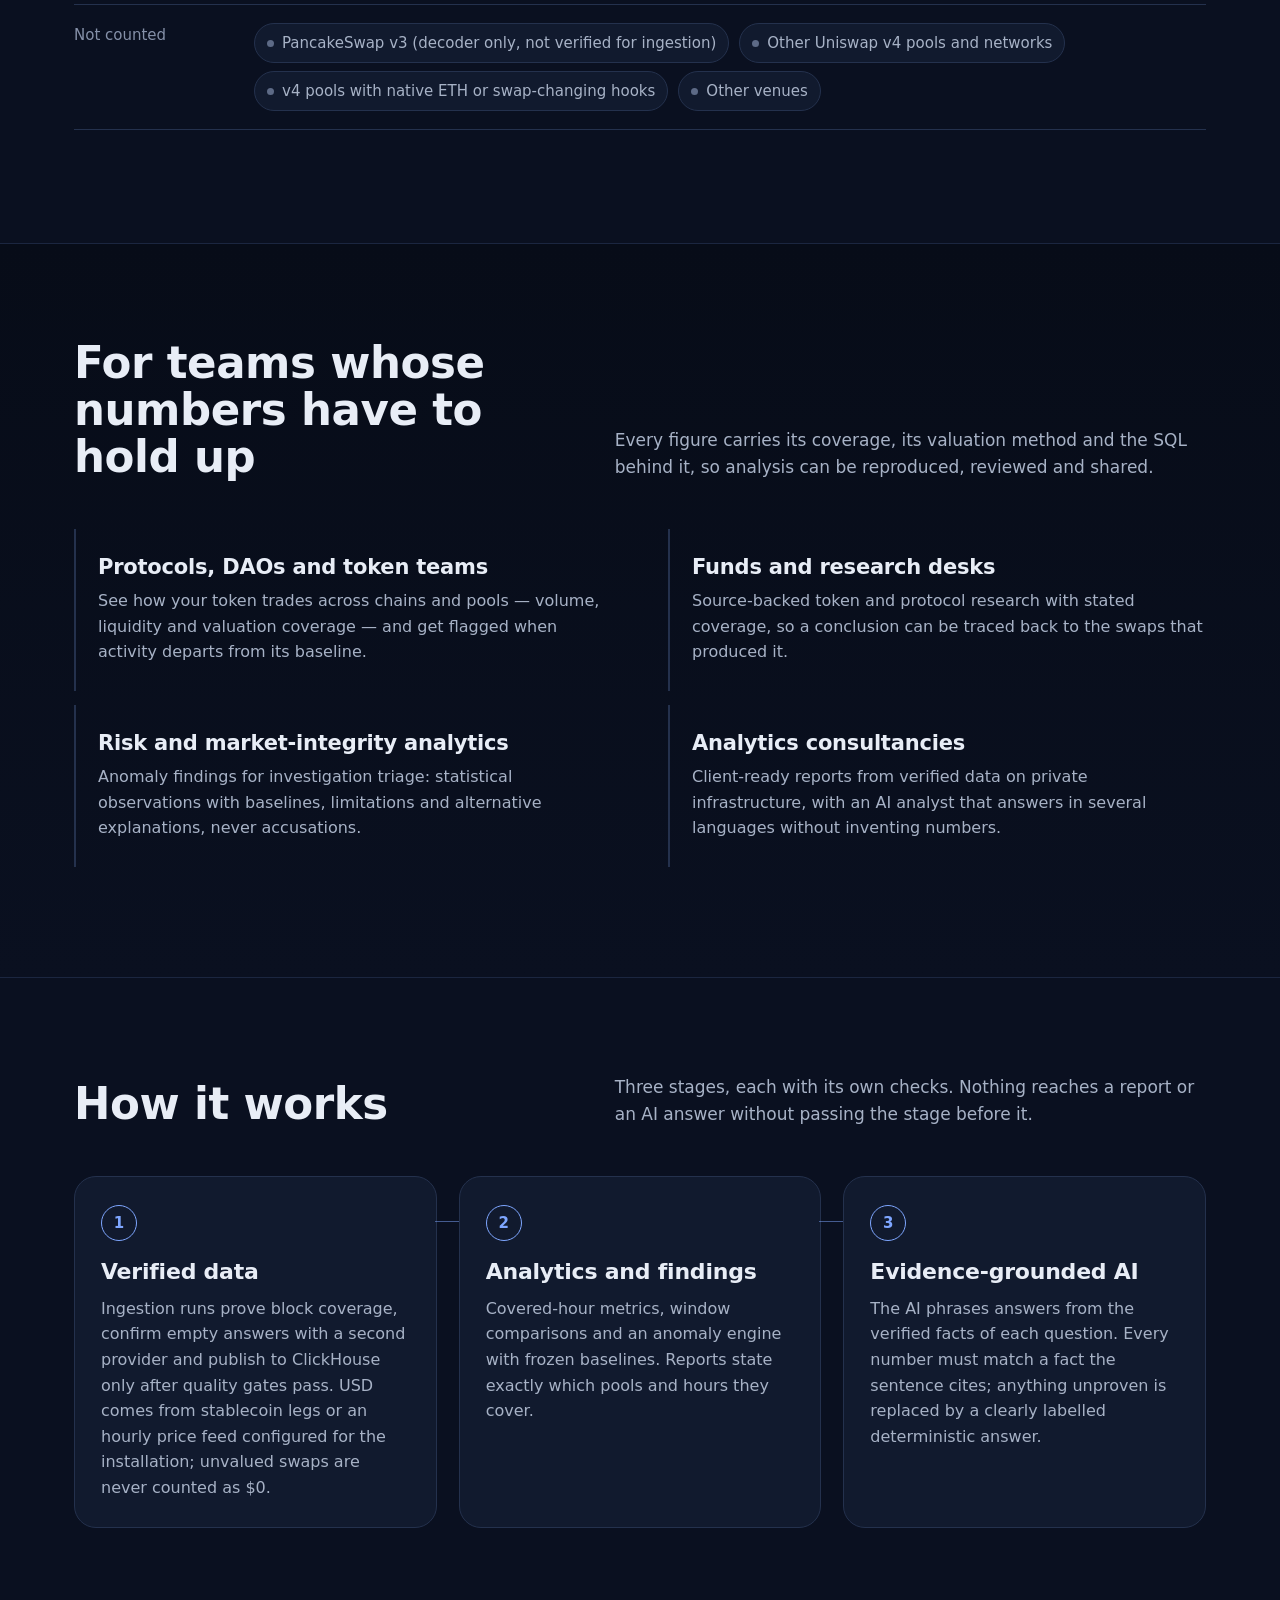
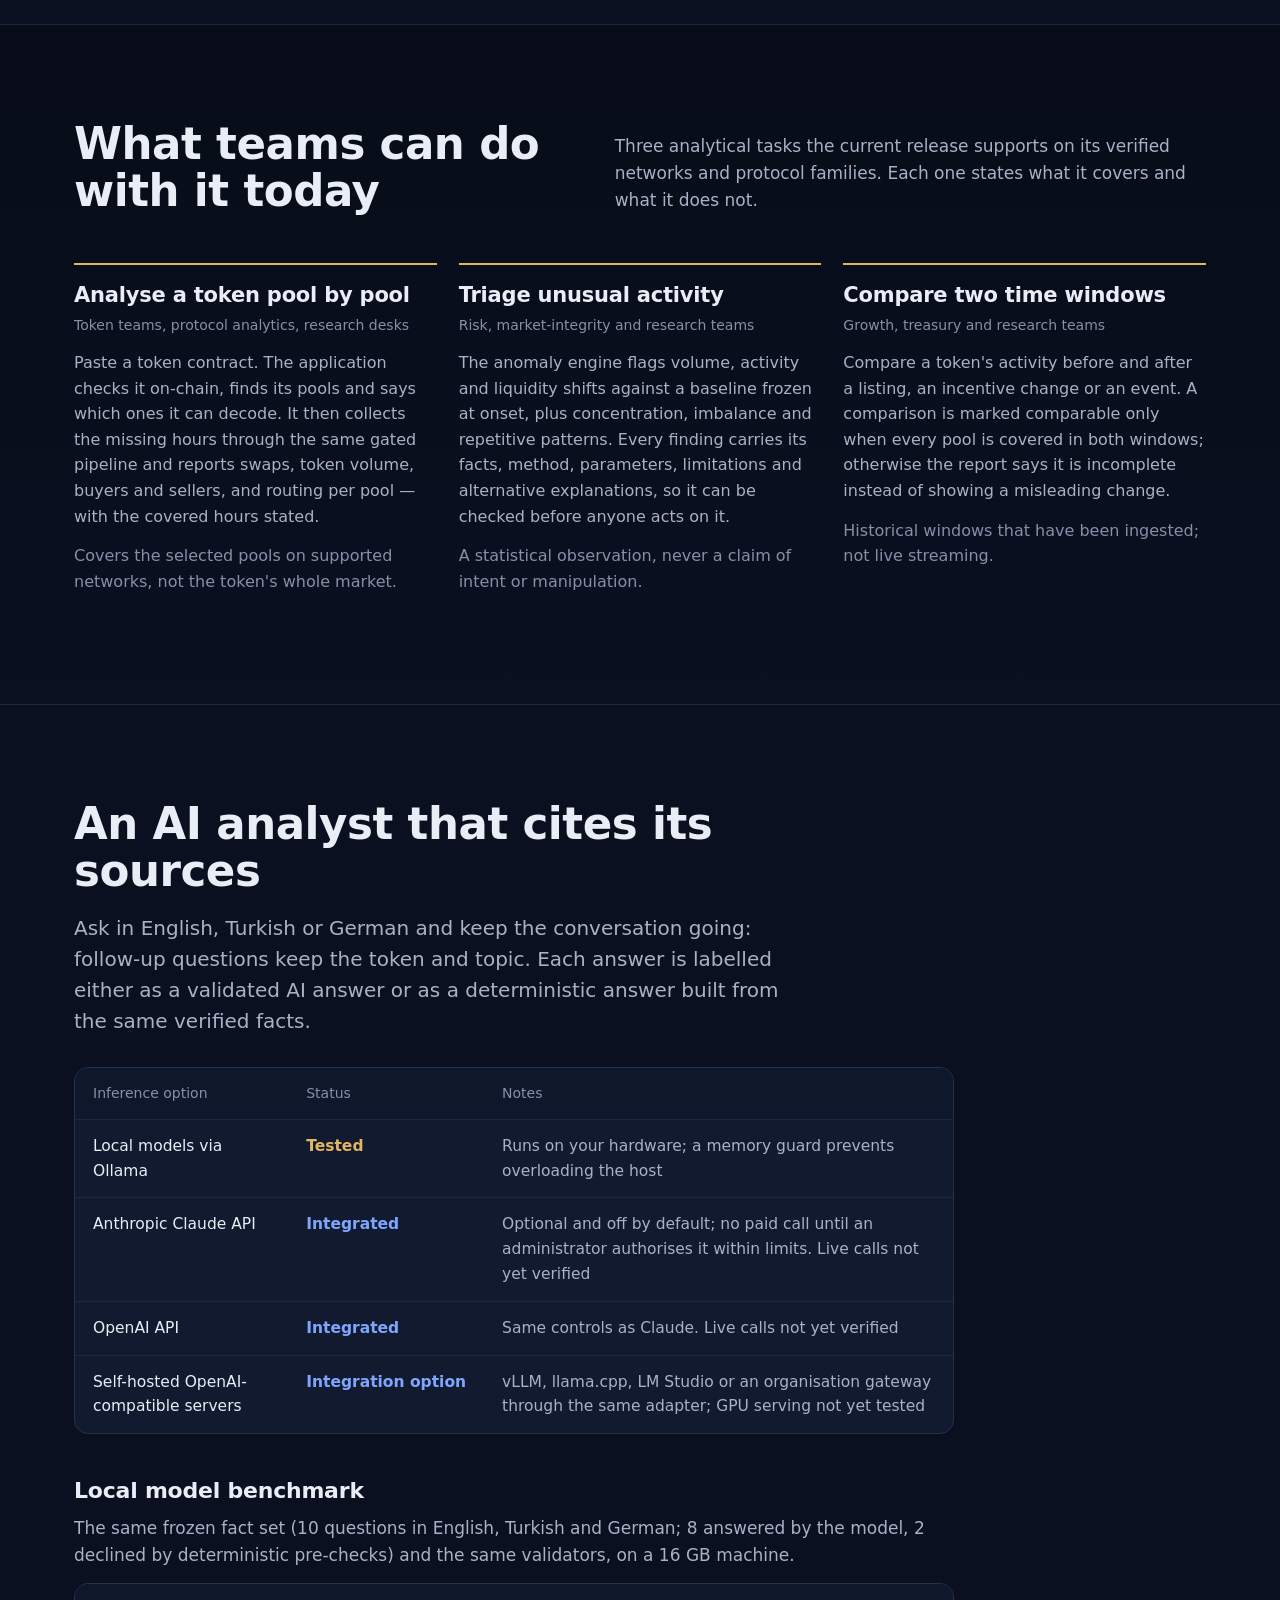
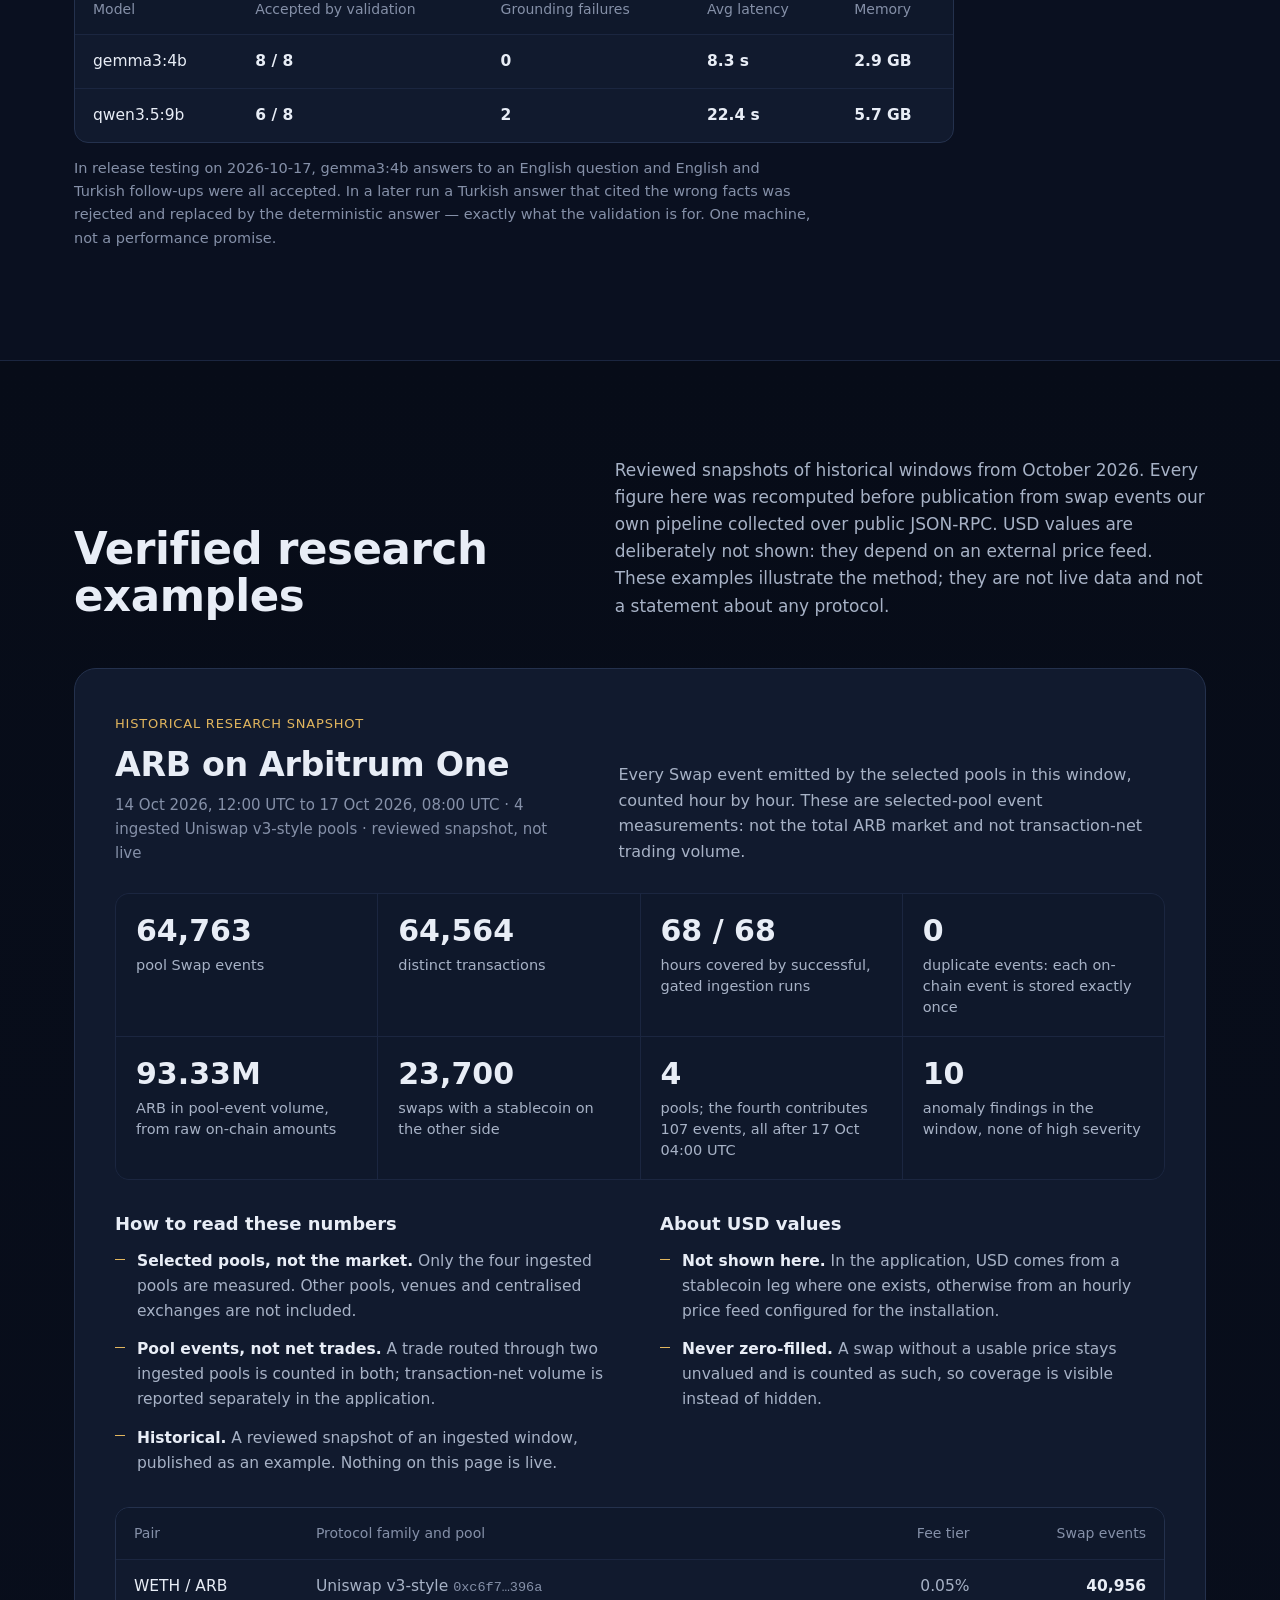
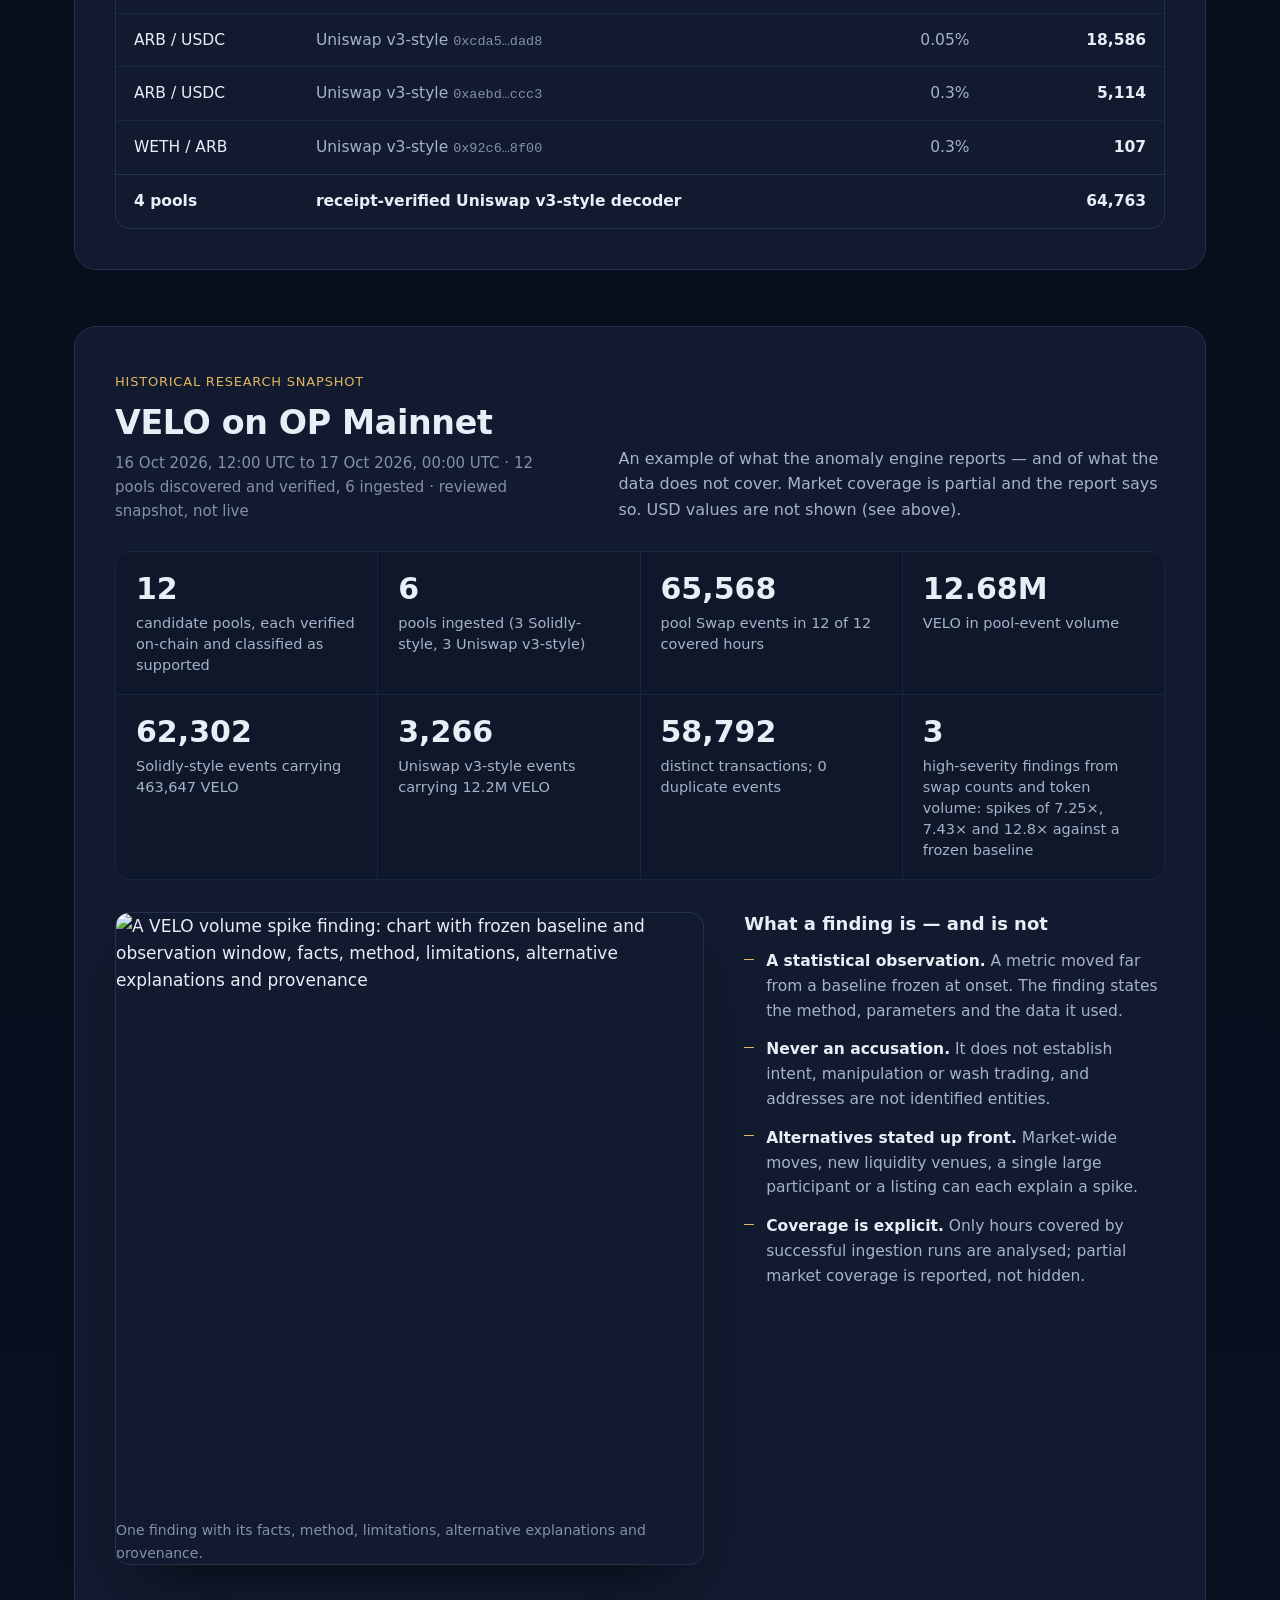
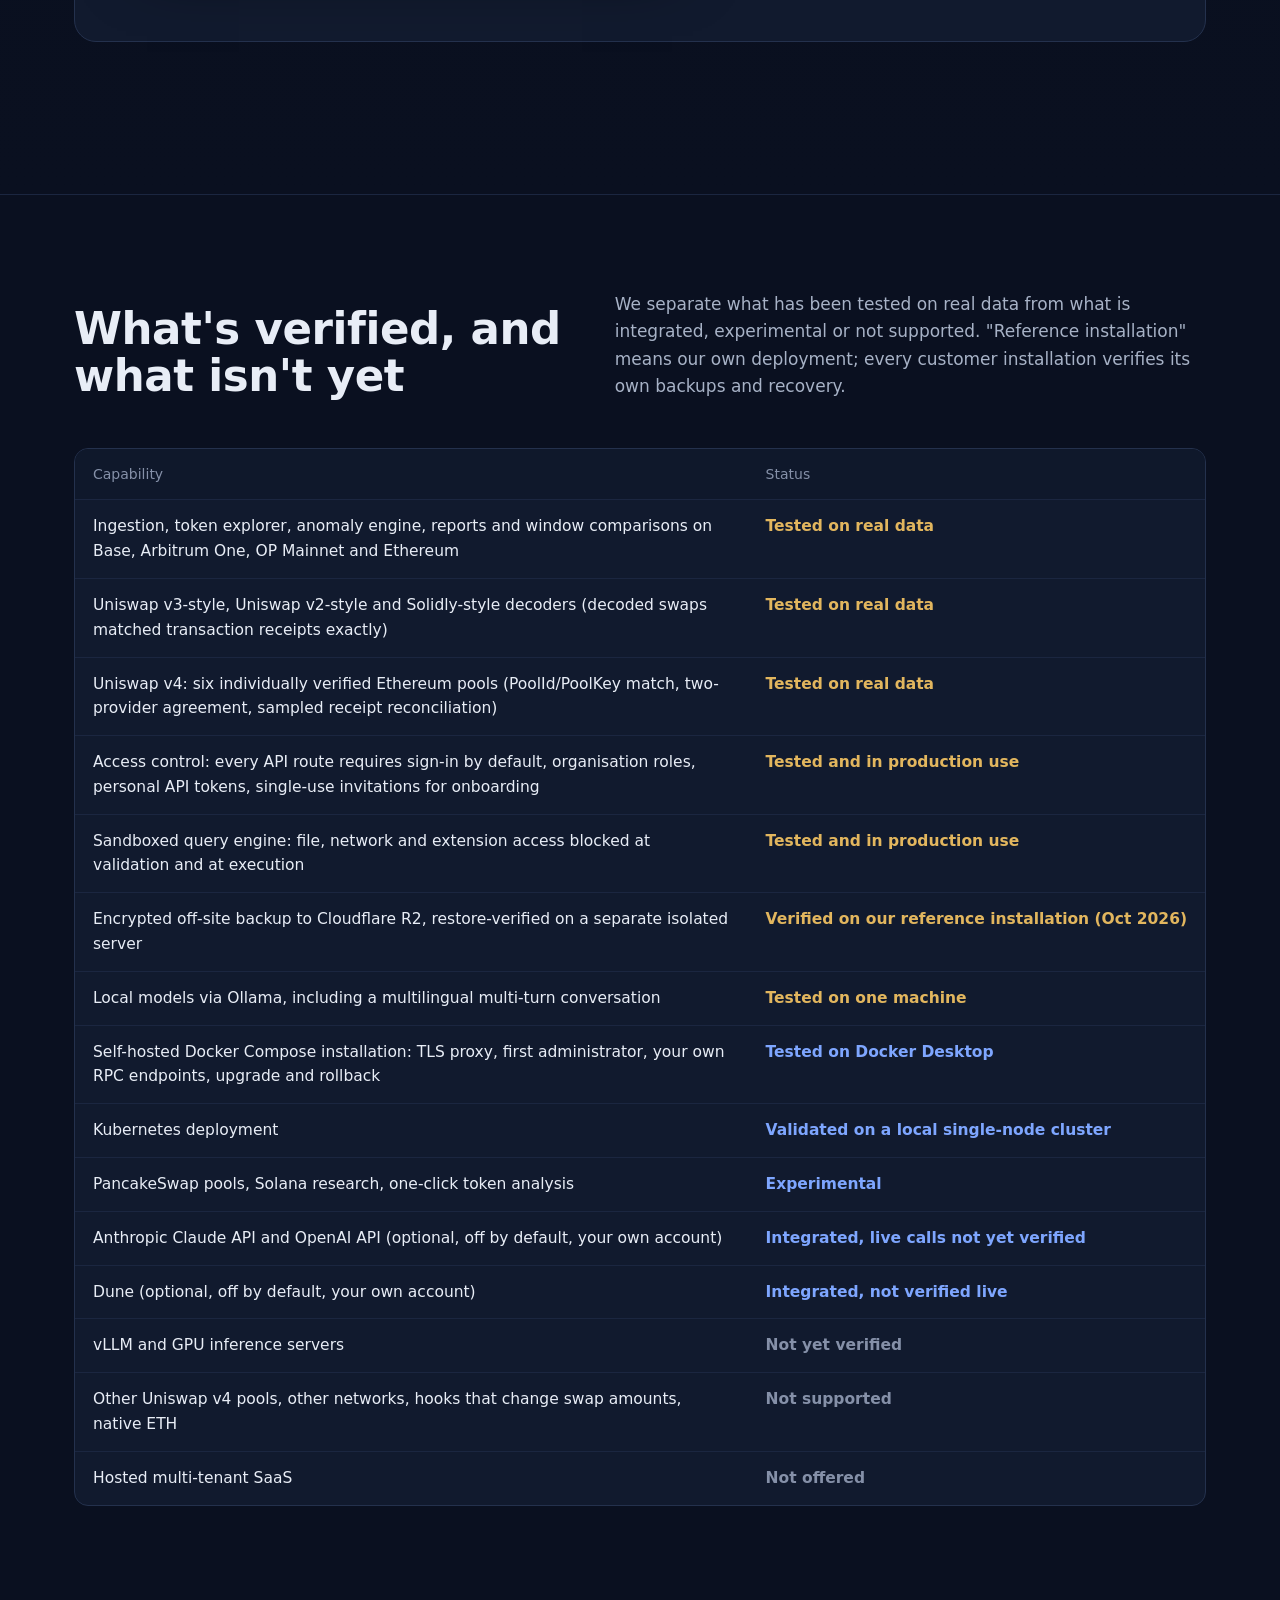
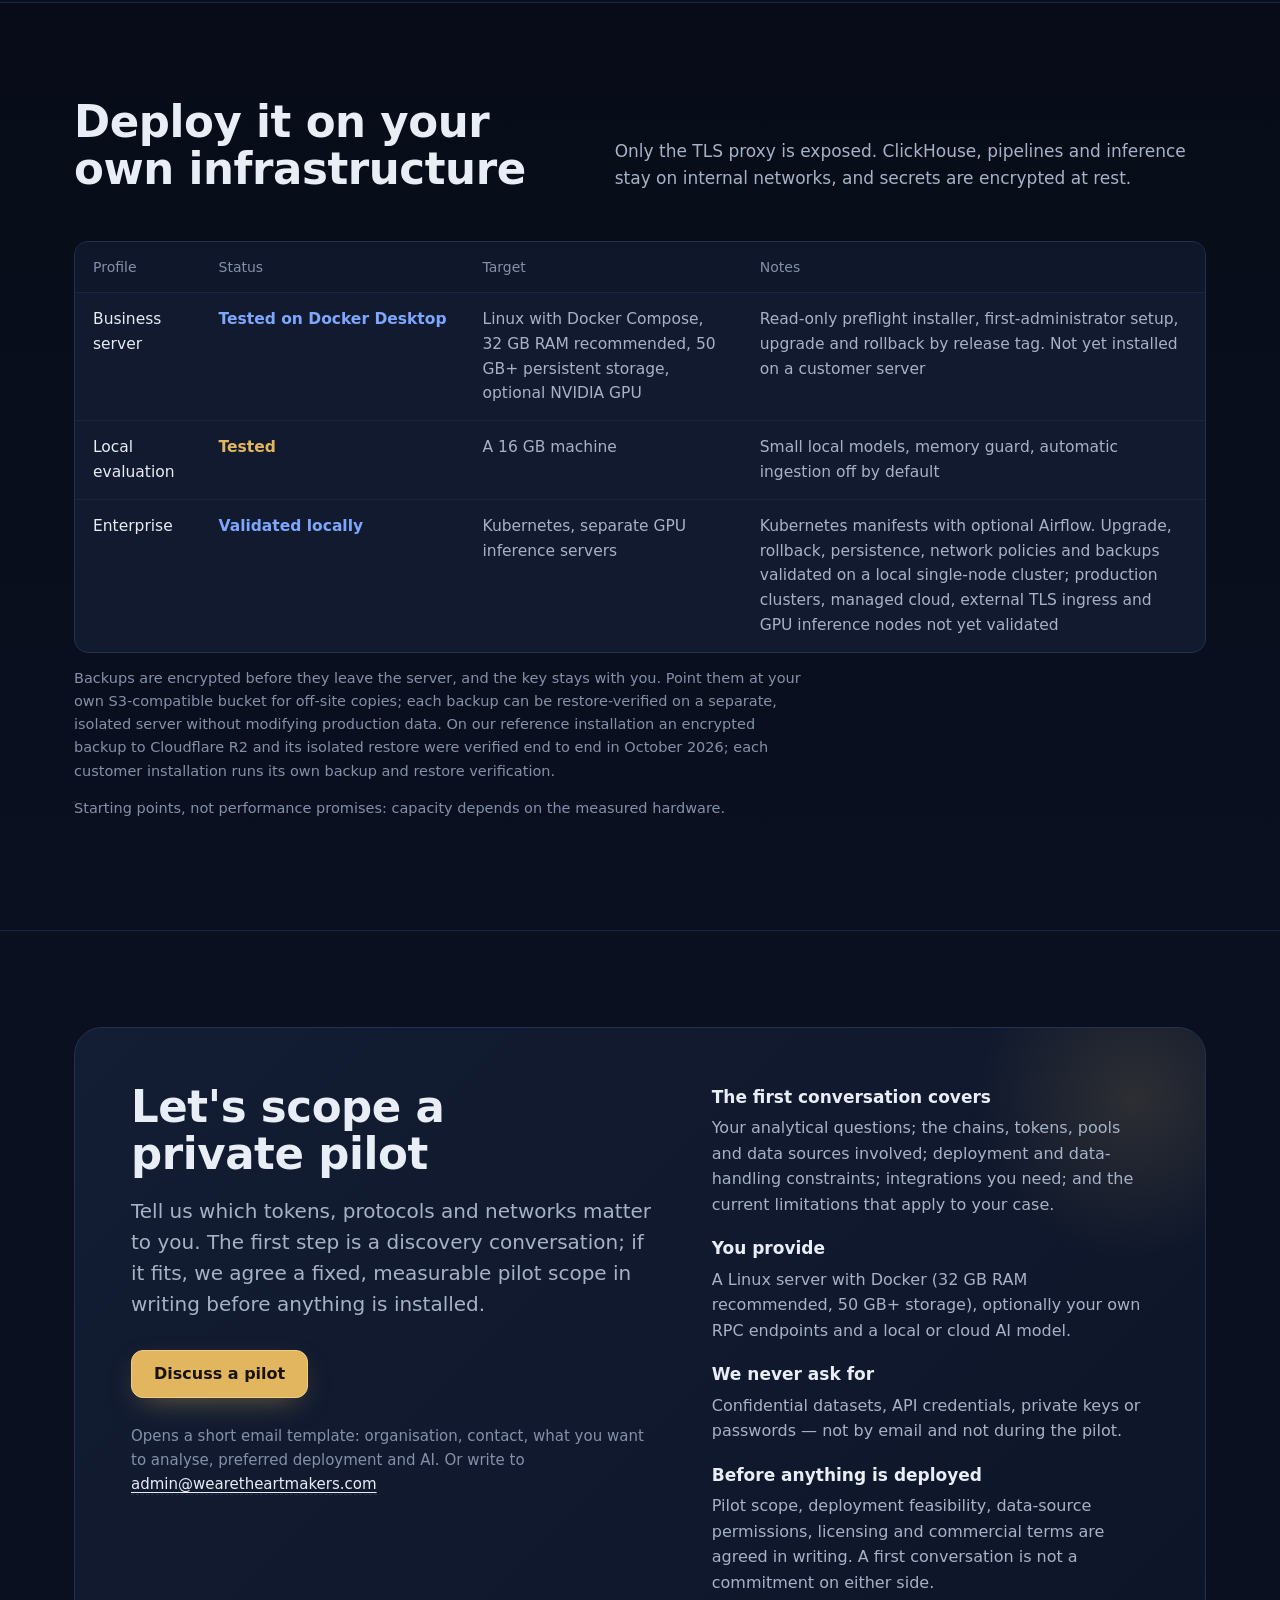
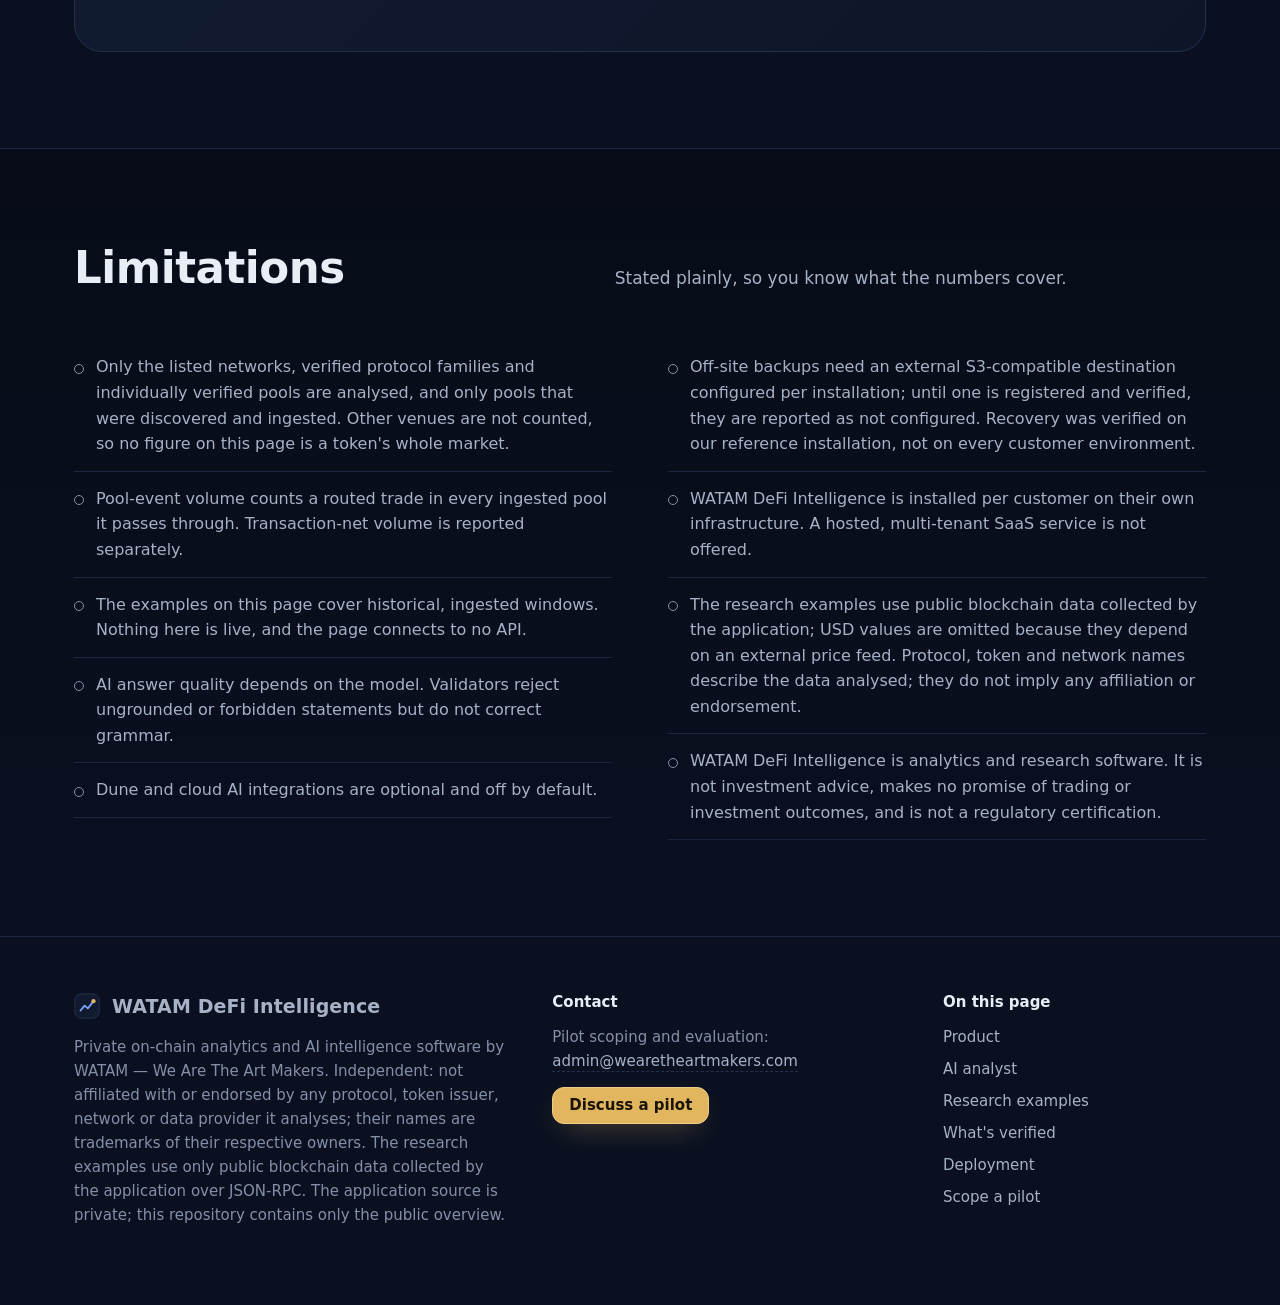
==== commit 178be018: "Reposition around verifiable on-chain analytics; drop externally priced content - Headline "On-chain" ====
--- a/index.html
+++ b/index.html
@@ -3,26 +3,26 @@
 <head>
 <meta charset="utf-8">
 <meta name="viewport" content="width=device-width, initial-scale=1, viewport-fit=cover">
-<title>WATAM DeFi Intelligence — Private On-Chain Analytics &amp; AI Intelligence</title>
-<meta name="description" content="WATAM DeFi Intelligence is private on-chain analytics and AI intelligence software that runs on your own infrastructure: receipt-verified swap data, token exploration, anomaly findings with evidence, source-backed reports and an AI analyst that cites its facts.">
+<title>WATAM DeFi Intelligence — On-chain analytics your team can verify</title>
+<meta name="description" content="WATAM DeFi Intelligence is self-hosted on-chain analytics for DeFi protocol, token and research teams: swap data collected and checked on your own infrastructure, pool-level token analysis, anomaly findings with their evidence, and reports that state exactly what they cover.">
 <link rel="canonical" href="https://wearetheartmakers.github.io/defi-intelligence/">
 <meta property="og:type" content="website">
 <meta property="og:site_name" content="WATAM DeFi Intelligence">
-<meta property="og:title" content="WATAM DeFi Intelligence — Private On-Chain Analytics &amp; AI Intelligence">
+<meta property="og:title" content="WATAM DeFi Intelligence — On-chain analytics your team can verify">
 <meta property="og:description" content="Your infrastructure. Your blockchain data. Verifiable intelligence.">
 <meta property="og:url" content="https://wearetheartmakers.github.io/defi-intelligence/">
 <meta property="og:image" content="https://wearetheartmakers.github.io/defi-intelligence/assets/img/og-card.png">
 <meta property="og:image:width" content="1200">
 <meta property="og:image:height" content="630">
-<meta property="og:image:alt" content="WATAM DeFi Intelligence — Your infrastructure. Your blockchain data. Verifiable intelligence.">
+<meta property="og:image:alt" content="WATAM DeFi Intelligence — On-chain analytics your team can verify">
 <meta name="twitter:card" content="summary_large_image">
-<meta name="twitter:title" content="WATAM DeFi Intelligence — Private On-Chain Analytics &amp; AI Intelligence">
+<meta name="twitter:title" content="WATAM DeFi Intelligence — On-chain analytics your team can verify">
 <meta name="twitter:description" content="Your infrastructure. Your blockchain data. Verifiable intelligence.">
 <meta name="twitter:image" content="https://wearetheartmakers.github.io/defi-intelligence/assets/img/og-card.png">
 <script type="application/ld+json">
 {"@context":"https://schema.org","@graph":[
 {"@type":"Organization","@id":"https://wearetheartmakers.github.io/defi-intelligence/#watam","name":"WATAM — We Are The Art Makers","alternateName":"WATAM","email":"admin@wearetheartmakers.com"},
-{"@type":"SoftwareApplication","name":"WATAM DeFi Intelligence","applicationCategory":"BusinessApplication","operatingSystem":"Linux (self-hosted, Docker)","description":"Private on-chain analytics and AI intelligence software that runs on the customer's own infrastructure.","url":"https://wearetheartmakers.github.io/defi-intelligence/","publisher":{"@id":"https://wearetheartmakers.github.io/defi-intelligence/#watam"}}
+{"@type":"SoftwareApplication","name":"WATAM DeFi Intelligence","applicationCategory":"BusinessApplication","operatingSystem":"Linux (self-hosted, Docker)","description":"Self-hosted on-chain analytics for DeFi protocol, token and research teams, running on the customer's own infrastructure.","url":"https://wearetheartmakers.github.io/defi-intelligence/","publisher":{"@id":"https://wearetheartmakers.github.io/defi-intelligence/#watam"}}
 ]}
 </script>
 <meta name="color-scheme" content="dark">
@@ -113,6 +113,10 @@
 .phone{right:6%;bottom:-3%;width:21%;border-radius:28px;padding:7px;background:#060A14}
 .phone .screen{aspect-ratio:9/18.4;overflow:hidden;border-radius:0 0 20px 20px}
 .phone .bar{border-radius:21px 21px 0 0}
+.stage.single{aspect-ratio:auto;perspective:1800px}
+.win{position:relative;width:min(100%,600px);margin-left:auto;border-radius:12px;transform:rotateY(-5deg);transform-origin:right center}
+.win .screen{overflow:hidden;border-radius:0 0 11px 11px}
+.win img{height:auto;display:block}
 .stage-note{margin:34px 0 0;font-size:13.5px;color:var(--ink-3);max-width:70ch}
 @media (prefers-reduced-motion:no-preference){
   .dev{animation:settle .9s cubic-bezier(.2,.7,.2,1) both}
@@ -168,7 +172,7 @@
 figcaption{font-size:14px;color:var(--ink-3);margin-top:12px}
 
 /* AI */
-.ai-grid{display:grid;grid-template-columns:minmax(0,7fr) minmax(0,4fr);gap:56px;align-items:start}
+.ai-grid{display:grid;grid-template-columns:minmax(0,1fr);gap:56px;align-items:start;max-width:880px}
 .ai-phone{max-width:300px;justify-self:center}
 .ai-phone .dev{position:relative;inset:auto;width:100%;transform:none}
 .ai-phone .screen img{object-position:bottom center}
@@ -239,6 +243,7 @@
 /* responsive */
 @media (max-width:1100px){
   .hero-grid{grid-template-columns:minmax(0,1fr);gap:56px}
+  .win{transform:none;margin:0 auto;width:min(100%,640px)}
   h1{max-width:16ch}
   .stage{max-width:880px;margin:0 auto;width:100%}
   .intro{grid-template-columns:minmax(0,1fr);gap:18px}
@@ -265,6 +270,7 @@
   .hero{padding:44px 0 24px}
   .stage{aspect-ratio:1/1.02}
   .laptop{width:100%;top:0;transform:none}
+  .stage.single{aspect-ratio:auto}
   .laptop::after{bottom:-10px;height:10px}
   .tablet{width:46%;bottom:0;left:0}
   .phone{width:30%;right:2%;bottom:-2%}
@@ -330,33 +336,25 @@
 <section class="hero" id="top">
   <div class="wrap hero-grid">
     <div>
-      <span class="eyebrow">Private On-Chain Analytics &amp; AI Intelligence</span>
-      <h1>Your infrastructure. Your blockchain data. Verifiable intelligence.</h1>
-      <p class="lede">WATAM DeFi Intelligence is analytics software you run on your own servers. It reads swaps from the blockchain, proves the data is complete before using it, flags unusual activity with the evidence attached, produces source-backed reports, and lets you ask an AI analyst that only states numbers it can trace to verified facts.</p>
+      <span class="eyebrow">Self-hosted on-chain analytics for DeFi teams</span>
+      <h1>On-chain analytics your team can verify.</h1>
+      <p class="lede">WATAM DeFi Intelligence collects a token's swaps directly from the blockchain, checks that the data is complete, and shows what happened pool by pool — with unusual activity flagged and the evidence attached. It runs on infrastructure you control, and every report states exactly which pools and hours it covers.</p>
       <div class="actions">
         <a class="btn" href="mailto:admin@wearetheartmakers.com?subject=WATAM%20DeFi%20Intelligence%20%E2%80%94%20Pilot%20scoping%20conversation&amp;body=Organisation%3A%0AContact%20person%3A%0ABusiness%20email%3A%0AWhat%20you%20would%20like%20to%20analyse%20%28networks%2C%20tokens%2C%20protocols%29%3A%0APreferred%20deployment%20%28your%20own%20server%20%2F%20private%20cloud%29%3A%0APreferred%20AI%20%28local%20models%20%2F%20your%20own%20cloud%20AI%20account%20%2F%20none%29%3A%0ATimeline%3A%0A%0A%28Please%20do%20not%20include%20confidential%20datasets%2C%20API%20credentials%2C%20private%20keys%20or%20passwords.%29%0A">Discuss a pilot</a>
         <a class="link" href="#status">See what's verified</a>
       </div>
-      <p class="assure">Runs on your own servers. Your organisation's data and AI prompts stay there unless you choose a cloud AI provider. Pilots are scoped individually.</p>
+      <p class="assure">Your infrastructure. Your blockchain data. Verifiable intelligence. Deployed per customer — no shared hosted service — and pilots are scoped individually.</p>
     </div>
     <div>
-      <div class="stage" role="group" aria-label="The WATAM DeFi Intelligence web application on a laptop, a tablet and a phone">
-        <div class="dev laptop">
+      <div class="stage single" role="group" aria-label="One anomaly finding in the WATAM DeFi Intelligence web application">
+        <div class="dev win">
           <div class="bar" aria-hidden="true"><i></i><i></i><i></i><span class="url">https://your-server/platform/anomalies</span></div>
-          <div class="screen"><img src="assets/img/devices/desktop-anomaly-center.jpg" width="1600" height="1000" fetchpriority="high" alt="Anomaly center in a desktop browser: high-severity findings for VELO, XDP and other subjects with network, window, observed-to-baseline ratio and evidence strength"></div>
-        </div>
-        <div class="dev tablet">
-          <div class="bar" aria-hidden="true"><i></i><span class="url">https://your-server/platform/explorer</span></div>
-          <div class="screen"><img src="assets/img/devices/tablet-token-explorer.jpg" width="960" height="1381" alt="Token explorer on a tablet: VELO on OP Mainnet verified on-chain, with twelve pools each marked supported"></div>
-        </div>
-        <div class="dev phone">
-          <div class="bar" aria-hidden="true"><span class="url">your-server/platform/analyst</span></div>
-          <div class="screen"><img src="assets/img/devices/phone-ai-analyst.jpg" width="640" height="1385" alt="Conversational analyst on a phone: a question about ARB on Arbitrum answered with cited facts"></div>
-        </div>
-      </div>
-    </div>
-  </div>
-  <div class="wrap"><p class="stage-note">Real screens from the self-hosted web application on verified, historical on-chain data (snapshot of 17 Oct 2026 — not live, not streaming), shown in a browser on each device. The screenshots predate the WATAM product name. It is a responsive web app, not a native mobile app.</p></div>
+          <div class="screen"><img src="assets/img/anomaly-finding.jpg" width="926" height="938" fetchpriority="high" alt="One anomaly finding for VELO on OP Mainnet: hourly token volume in VELO against a frozen baseline, with facts, method, limitations and provenance"></div>
+        </div>
+      </div>
+    </div>
+  </div>
+  <div class="wrap"><p class="stage-note">A real screen from the self-hosted web application: one finding computed from swap events collected over public JSON-RPC (VELO on OP Mainnet, historical snapshot of 17 Oct 2026 — not live, not streaming). The application is a responsive web app for desktop, tablet and phone browsers, not a native app.</p></div>
 </section>
 
 <section class="band" aria-labelledby="coverage-h">
@@ -400,7 +398,7 @@
       <p>Three stages, each with its own checks. Nothing reaches a report or an AI answer without passing the stage before it.</p>
     </div>
     <ol class="pipe">
-      <li><h3>Verified data</h3><p>Ingestion runs prove block coverage, confirm empty answers with a second provider and publish to ClickHouse only after quality gates pass. USD comes from stablecoin legs or verified hourly prices; unvalued swaps are never counted as $0.</p></li>
+      <li><h3>Verified data</h3><p>Ingestion runs prove block coverage, confirm empty answers with a second provider and publish to ClickHouse only after quality gates pass. USD comes from stablecoin legs or an hourly price feed configured for the installation; unvalued swaps are never counted as $0.</p></li>
       <li><h3>Analytics and findings</h3><p>Covered-hour metrics, window comparisons and an anomaly engine with frozen baselines. Reports state exactly which pools and hours they cover.</p></li>
       <li><h3>Evidence-grounded AI</h3><p>The AI phrases answers from the verified facts of each question. Every number must match a fact the sentence cites; anything unproven is replaced by a clearly labelled deterministic answer.</p></li>
     </ol>
@@ -410,47 +408,28 @@
 <section class="band alt" id="product" aria-labelledby="product-h">
   <div class="wrap">
     <div class="intro">
-      <h2 id="product-h">One workflow from token to report</h2>
-      <p>Start with any token contract on a supported network and end with findings and a report you can defend.</p>
-    </div>
-
-    <div class="feature">
-      <div class="copy">
-        <h3>Universal token explorer</h3>
-        <p>Paste a token contract. WATAM DeFi Intelligence checks its identity on-chain and against an independent registry, discovers its pools and tells you which ones it can analyse.</p>
-        <ul>
-          <li>A support level and reason for every pool</li>
-          <li>Collects only the hours that are missing, through the same gated pipeline</li>
-          <li>Per-pool coverage, quality checks and an evidence-backed report</li>
-        </ul>
-      </div>
-      <figure class="shot"><img src="assets/img/explorer-pools.jpg" width="1128" height="781" loading="lazy" alt="Token explorer listing twelve VELO pools on OP Mainnet with family, pair, liquidity and a supported label for each"></figure>
-    </div>
-
-    <div class="feature flip">
-      <div class="copy">
-        <h3>Anomaly intelligence</h3>
-        <p>Volume, activity and liquidity shifts against a baseline frozen at onset, plus concentration, imbalance, divergence and repetitive patterns.</p>
-        <ul>
-          <li>Facts, method and parameters for every finding</li>
-          <li>Limitations and alternative explanations, stated up front</li>
-          <li>Statistical observations — never claims of intent or manipulation</li>
-        </ul>
-      </div>
-      <figure class="shot"><img src="assets/img/anomaly-finding.jpg" width="926" height="937" loading="lazy" alt="A VELO volume spike finding: chart with frozen baseline and observation window, facts, method, limitations, alternative explanations and provenance"></figure>
-    </div>
-
-    <div class="feature">
-      <div class="copy">
-        <h3>Research and reporting</h3>
-        <p>Reports in Markdown, HTML and JSON with price-source coverage, pool coverage, protocol breakdown, multi-hop reconciliation and the SQL evidence.</p>
-        <ul>
-          <li>Window comparisons marked comparable only when every pool is covered in both</li>
-          <li>Workspaces with saved, frozen reports per organisation</li>
-          <li>Pool-event volume and transaction-net volume reported separately</li>
-        </ul>
-      </div>
-      <figure class="shot"><img src="assets/img/explorer-comparison.jpg" width="968" height="474" loading="lazy" alt="Historical comparison of two ARB windows on Arbitrum One, both fully covered, with swap events, token volume, valued USD volume and changes"></figure>
+      <h2 id="product-h">What teams can do with it today</h2>
+      <p>Three analytical tasks the current release supports on its verified networks and protocol families. Each one states what it covers and what it does not.</p>
+    </div>
+    <div class="cases">
+      <article class="case">
+        <h3>Analyse a token pool by pool</h3>
+        <p class="when">Token teams, protocol analytics, research desks</p>
+        <p>Paste a token contract. The application checks it on-chain, finds its pools and says which ones it can decode. It then collects the missing hours through the same gated pipeline and reports swaps, token volume, buyers and sellers, and routing per pool — with the covered hours stated.</p>
+        <p class="note" style="margin-top:10px">Covers the selected pools on supported networks, not the token's whole market.</p>
+      </article>
+      <article class="case">
+        <h3>Triage unusual activity</h3>
+        <p class="when">Risk, market-integrity and research teams</p>
+        <p>The anomaly engine flags volume, activity and liquidity shifts against a baseline frozen at onset, plus concentration, imbalance and repetitive patterns. Every finding carries its facts, method, parameters, limitations and alternative explanations, so it can be checked before anyone acts on it.</p>
+        <p class="note" style="margin-top:10px">A statistical observation, never a claim of intent or manipulation.</p>
+      </article>
+      <article class="case">
+        <h3>Compare two time windows</h3>
+        <p class="when">Growth, treasury and research teams</p>
+        <p>Compare a token's activity before and after a listing, an incentive change or an event. A comparison is marked comparable only when every pool is covered in both windows; otherwise the report says it is incomplete instead of showing a misleading change.</p>
+        <p class="note" style="margin-top:10px">Historical windows that have been ingested; not live streaming.</p>
+      </article>
     </div>
   </div>
 </section>
@@ -481,12 +460,6 @@
         </div>
         <p class="note">In release testing on 2026-10-17, gemma3:4b answers to an English question and English and Turkish follow-ups were all accepted. In a later run a Turkish answer that cited the wrong facts was rejected and replaced by the deterministic answer — exactly what the validation is for. One machine, not a performance promise.</p>
       </div>
-      <div class="ai-phone">
-        <div class="dev phone" aria-hidden="false">
-          <div class="bar" aria-hidden="true"><span class="url">your-server/platform/analyst</span></div>
-          <div class="screen"><img src="assets/img/devices/phone-ai-analyst.jpg" width="640" height="1385" loading="lazy" alt="The analyst's answer about ARB on Arbitrum, with numbered fact citations after each sentence"></div>
-        </div>
-      </div>
     </div>
   </div>
 </section>
@@ -495,7 +468,7 @@
   <div class="wrap">
     <div class="intro">
       <h2 id="cases-h">Verified research examples</h2>
-      <p>Reviewed snapshots of historical, ingested windows from October 2026, recomputed from the stored data before publication. They illustrate the method; they are not live data and not a statement about any protocol.</p>
+      <p>Reviewed snapshots of historical windows from October 2026. Every figure here was recomputed before publication from swap events our own pipeline collected over public JSON-RPC. USD values are deliberately not shown: they depend on an external price feed. These examples illustrate the method; they are not live data and not a statement about any protocol.</p>
     </div>
     <article class="xcase" id="case-arb" aria-labelledby="case-arb-h">
       <div class="xcase-head">
@@ -504,27 +477,32 @@
           <h3 id="case-arb-h">ARB on Arbitrum One</h3>
           <p class="when">14 Oct 2026, 12:00 UTC to 17 Oct 2026, 08:00 UTC · 4 ingested Uniswap v3-style pools · reviewed snapshot, not live</p>
         </div>
-        <p class="lead">Every Swap event emitted by the selected pools in this window, valued hour by hour. These are selected-pool event measurements: not the total ARB market and not transaction-net trading volume.</p>
+        <p class="lead">Every Swap event emitted by the selected pools in this window, counted hour by hour. These are selected-pool event measurements: not the total ARB market and not transaction-net trading volume.</p>
       </div>
       <dl class="figs">
         <div><dt>64,763</dt><dd>pool Swap events</dd></div>
+        <div><dt>64,564</dt><dd>distinct transactions</dd></div>
         <div><dt>68 / 68</dt><dd>hours covered by successful, gated ingestion runs</dd></div>
-        <div><dt>$17.52M</dt><dd>USD-valued pool-event volume</dd></div>
-        <div><dt>0</dt><dd>unvalued swaps: every swap had a stablecoin leg or a verified hourly price</dd></div>
-        <div><dt>$1.35M</dt><dd>valued through a stablecoin leg (23,700 swaps)</dd></div>
-        <div><dt>$16.17M</dt><dd>valued through verified hourly prices (41,063 swaps)</dd></div>
+        <div><dt>0</dt><dd>duplicate events: each on-chain event is stored exactly once</dd></div>
+        <div><dt>93.33M</dt><dd>ARB in pool-event volume, from raw on-chain amounts</dd></div>
+        <div><dt>23,700</dt><dd>swaps with a stablecoin on the other side</dd></div>
         <div><dt>4</dt><dd>pools; the fourth contributes 107 events, all after 17 Oct 04:00 UTC</dd></div>
-        <div><dt>Q&amp;A</dt><dd>the same facts answered by the AI analyst with citations (see the phone screen above)</dd></div>
+        <div><dt>10</dt><dd>anomaly findings in the window, none of high severity</dd></div>
       </dl>
-      <div class="xcase-body">
-        <figure class="shot"><img src="assets/img/explorer-comparison.jpg" width="968" height="474" loading="lazy" alt="Historical comparison of two ARB windows on Arbitrum One, both fully covered, with swap events, token volume, valued USD volume, transaction-net volume and unvalued swaps"><figcaption>Window comparison inside the same snapshot: marked comparable only because every pool is covered in both windows.</figcaption></figure>
+      <div class="split" style="margin:0 0 32px">
         <div>
           <h4>How to read these numbers</h4>
           <ul class="checks">
             <li><b>Selected pools, not the market.</b> Only the four ingested pools are measured. Other pools, venues and centralised exchanges are not included.</li>
-            <li><b>Pool events, not net trades.</b> A trade routed through two ingested pools is counted in both; transaction-net volume is reported separately.</li>
-            <li><b>Valuation.</b> USD comes from a stablecoin leg where one exists, otherwise from a verified hourly price. A swap without either stays unvalued — here there were none.</li>
+            <li><b>Pool events, not net trades.</b> A trade routed through two ingested pools is counted in both; transaction-net volume is reported separately in the application.</li>
             <li><b>Historical.</b> A reviewed snapshot of an ingested window, published as an example. Nothing on this page is live.</li>
+          </ul>
+        </div>
+        <div>
+          <h4>About USD values</h4>
+          <ul class="checks">
+            <li><b>Not shown here.</b> In the application, USD comes from a stablecoin leg where one exists, otherwise from an hourly price feed configured for the installation.</li>
+            <li><b>Never zero-filled.</b> A swap without a usable price stays unvalued and is counted as such, so coverage is visible instead of hidden.</li>
           </ul>
         </div>
       </div>
@@ -550,20 +528,20 @@
           <h3 id="case-velo-h">VELO on OP Mainnet</h3>
           <p class="when">16 Oct 2026, 12:00 UTC to 17 Oct 2026, 00:00 UTC · 12 pools discovered and verified, 6 ingested · reviewed snapshot, not live</p>
         </div>
-        <p class="lead">An example of what the anomaly engine reports — and of what the data does not cover. Market coverage is partial and the report says so.</p>
+        <p class="lead">An example of what the anomaly engine reports — and of what the data does not cover. Market coverage is partial and the report says so. USD values are not shown (see above).</p>
       </div>
       <dl class="figs">
-        <div><dt>12</dt><dd>pools discovered, verified on-chain and classified as supported</dd></div>
+        <div><dt>12</dt><dd>candidate pools, each verified on-chain and classified as supported</dd></div>
         <div><dt>6</dt><dd>pools ingested (3 Solidly-style, 3 Uniswap v3-style)</dd></div>
         <div><dt>65,568</dt><dd>pool Swap events in 12 of 12 covered hours</dd></div>
         <div><dt>12.68M</dt><dd>VELO in pool-event volume</dd></div>
         <div><dt>62,302</dt><dd>Solidly-style events carrying 463,647 VELO</dd></div>
         <div><dt>3,266</dt><dd>Uniswap v3-style events carrying 12.2M VELO</dd></div>
-        <div><dt>$468,893</dt><dd>USD-valued volume; 1,202 swaps stay unvalued because one hourly price was missing — never counted as $0</dd></div>
-        <div><dt>3</dt><dd>high-severity findings: volume spikes of 7.25× and 7.43× and an activity spike of 12.8× against a frozen baseline</dd></div>
+        <div><dt>58,792</dt><dd>distinct transactions; 0 duplicate events</dd></div>
+        <div><dt>3</dt><dd>high-severity findings from swap counts and token volume: spikes of 7.25×, 7.43× and 12.8× against a frozen baseline</dd></div>
       </dl>
       <div class="xcase-body">
-        <figure class="shot"><img src="assets/img/anomaly-finding.jpg" width="926" height="937" loading="lazy" alt="A VELO volume spike finding: chart with frozen baseline and observation window, facts, method, limitations, alternative explanations and provenance"><figcaption>One finding with its facts, method, limitations, alternative explanations and provenance.</figcaption></figure>
+        <figure class="shot"><img src="assets/img/anomaly-finding.jpg" width="926" height="938" loading="lazy" alt="A VELO volume spike finding: chart with frozen baseline and observation window, facts, method, limitations, alternative explanations and provenance"><figcaption>One finding with its facts, method, limitations, alternative explanations and provenance.</figcaption></figure>
         <div>
           <h4>What a finding is — and is not</h4>
           <ul class="checks">
@@ -631,14 +609,15 @@
     <div class="pilot">
       <div>
         <h2 id="pilot-h">Let's scope a private pilot</h2>
-        <p class="lede" style="margin-top:18px">Tell us which tokens, protocols and networks matter to you. We start with a discovery conversation to agree on a fixed, measurable scope — data coverage, findings, reports and the AI analyst on verified on-chain data, for one organisation.</p>
+        <p class="lede" style="margin-top:18px">Tell us which tokens, protocols and networks matter to you. The first step is a discovery conversation; if it fits, we agree a fixed, measurable pilot scope in writing before anything is installed.</p>
         <div class="actions"><a class="btn" href="mailto:admin@wearetheartmakers.com?subject=WATAM%20DeFi%20Intelligence%20%E2%80%94%20Pilot%20scoping%20conversation&amp;body=Organisation%3A%0AContact%20person%3A%0ABusiness%20email%3A%0AWhat%20you%20would%20like%20to%20analyse%20%28networks%2C%20tokens%2C%20protocols%29%3A%0APreferred%20deployment%20%28your%20own%20server%20%2F%20private%20cloud%29%3A%0APreferred%20AI%20%28local%20models%20%2F%20your%20own%20cloud%20AI%20account%20%2F%20none%29%3A%0ATimeline%3A%0A%0A%28Please%20do%20not%20include%20confidential%20datasets%2C%20API%20credentials%2C%20private%20keys%20or%20passwords.%29%0A">Discuss a pilot</a></div>
         <p class="contact">Opens a short email template: organisation, contact, what you want to analyse, preferred deployment and AI. Or write to <a class="email" href="mailto:admin@wearetheartmakers.com">admin@wearetheartmakers.com</a></p>
       </div>
       <ul class="list">
+        <li><b>The first conversation covers</b><p>Your analytical questions; the chains, tokens, pools and data sources involved; deployment and data-handling constraints; integrations you need; and the current limitations that apply to your case.</p></li>
         <li><b>You provide</b><p>A Linux server with Docker (32 GB RAM recommended, 50 GB+ storage), optionally your own RPC endpoints and a local or cloud AI model.</p></li>
         <li><b>We never ask for</b><p>Confidential datasets, API credentials, private keys or passwords — not by email and not during the pilot.</p></li>
-        <li><b>Before anything is deployed</b><p>Scope, duration, support, licensing and data-source terms are agreed in writing. A first conversation is not a commitment on either side.</p></li>
+        <li><b>Before anything is deployed</b><p>Pilot scope, deployment feasibility, data-source permissions, licensing and commercial terms are agreed in writing. A first conversation is not a commitment on either side.</p></li>
       </ul>
     </div>
   </div>
@@ -655,7 +634,7 @@
       <li>Dune and cloud AI integrations are optional and off by default.</li>
       <li>Off-site backups need an external S3-compatible destination configured per installation; until one is registered and verified, they are reported as not configured. Recovery was verified on our reference installation, not on every customer environment.</li>
       <li>WATAM DeFi Intelligence is installed per customer on their own infrastructure. A hosted, multi-tenant SaaS service is not offered.</li>
-      <li>Examples use public blockchain data and third-party price data. Protocol, token and network names describe the data analysed; they do not imply any affiliation or endorsement.</li>
+      <li>The research examples use public blockchain data collected by the application; USD values are omitted because they depend on an external price feed. Protocol, token and network names describe the data analysed; they do not imply any affiliation or endorsement.</li>
       <li>WATAM DeFi Intelligence is analytics and research software. It is not investment advice, makes no promise of trading or investment outcomes, and is not a regulatory certification.</li>
     </ul>
   </div>
@@ -666,7 +645,7 @@
   <div class="wrap foot">
     <div>
       <a class="brand" href="#top" aria-label="WATAM DeFi Intelligence, back to top"><svg width="26" height="26" viewBox="0 0 32 32" aria-hidden="true"><rect x="1" y="1" width="30" height="30" rx="8" fill="#111A2E" stroke="#2A3756"/><path d="M8 21.5l5-6 4 3.5 7-9" fill="none" stroke="#7EA6FF" stroke-width="2.2" stroke-linecap="round" stroke-linejoin="round"/><circle cx="24" cy="10" r="2.6" fill="#E2B65E"/></svg><span>WATAM <span class="brand-sub">DeFi Intelligence</span></span></a>
-      <p style="margin-top:16px">Private on-chain analytics and AI intelligence software by WATAM — We Are The Art Makers. Independent: not affiliated with or endorsed by any protocol, token issuer, network or data provider it analyses; their names are trademarks of their respective owners. Example data: public blockchain data via JSON-RPC, prices and protocol volumes from DefiLlama. The application source is private; this repository contains only the public overview.</p>
+      <p style="margin-top:16px">Private on-chain analytics and AI intelligence software by WATAM — We Are The Art Makers. Independent: not affiliated with or endorsed by any protocol, token issuer, network or data provider it analyses; their names are trademarks of their respective owners. The research examples use only public blockchain data collected by the application over JSON-RPC. The application source is private; this repository contains only the public overview.</p>
     </div>
     <div>
       <h4>Contact</h4>
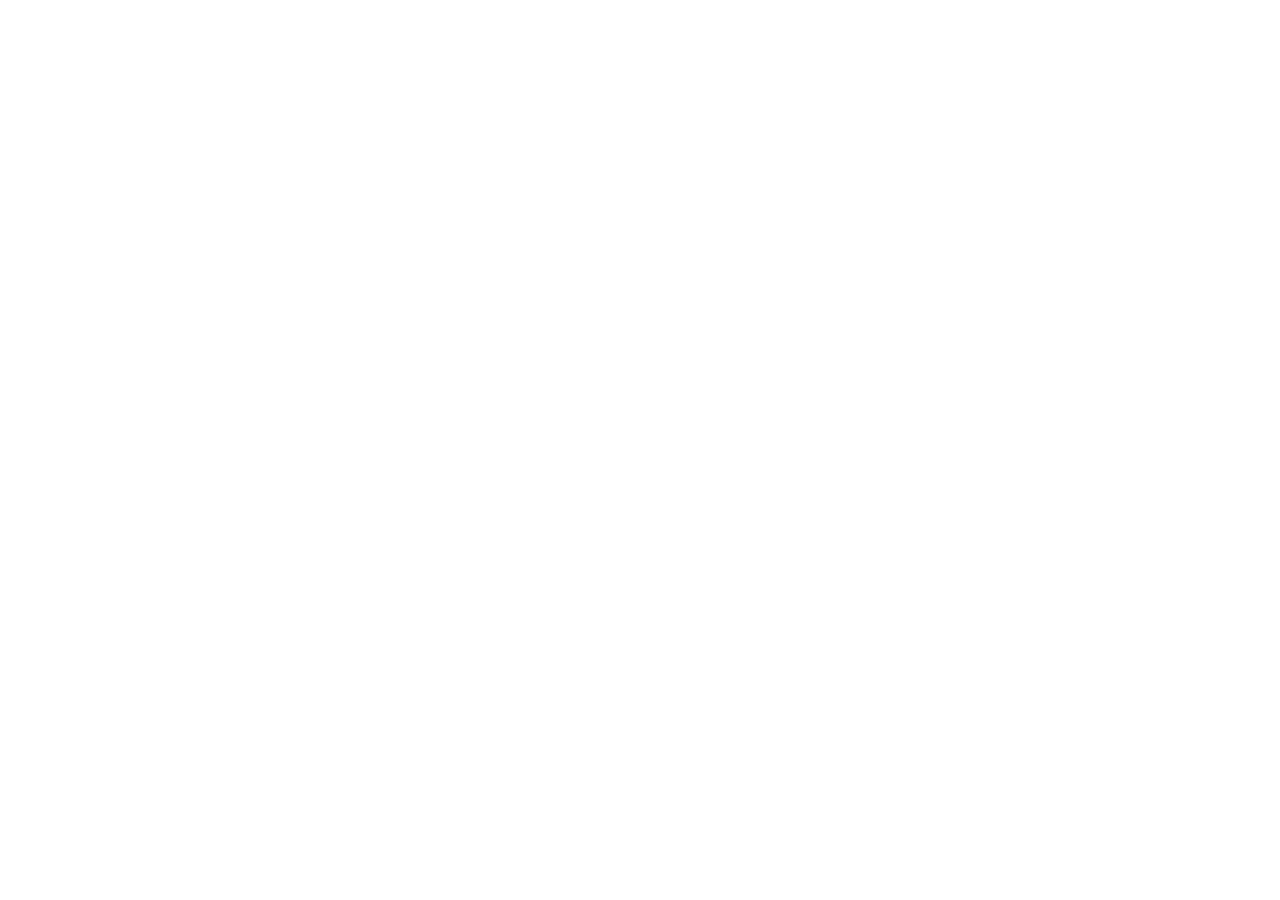
==== commit 9b3a4ec7: "Redirect the showcase to its new address WATAM DeFi Intelligence now lives at https://wearetheartmak" ====
--- a/index.html
+++ b/index.html
@@ -2,668 +2,25 @@
 <html lang="en">
 <head>
 <meta charset="utf-8">
-<meta name="viewport" content="width=device-width, initial-scale=1, viewport-fit=cover">
-<title>WATAM DeFi Intelligence — On-chain analytics your team can verify</title>
-<meta name="description" content="WATAM DeFi Intelligence is self-hosted on-chain analytics for DeFi protocol, token and research teams: swap data collected and checked on your own infrastructure, pool-level token analysis, anomaly findings with their evidence, and reports that state exactly what they cover.">
+<meta name="viewport" content="width=device-width, initial-scale=1">
+<title>WATAM DeFi Intelligence has moved</title>
+<meta name="robots" content="noindex">
 <link rel="canonical" href="https://wearetheartmakers.github.io/defi-intelligence/">
-<meta property="og:type" content="website">
-<meta property="og:site_name" content="WATAM DeFi Intelligence">
-<meta property="og:title" content="WATAM DeFi Intelligence — On-chain analytics your team can verify">
-<meta property="og:description" content="Your infrastructure. Your blockchain data. Verifiable intelligence.">
-<meta property="og:url" content="https://wearetheartmakers.github.io/defi-intelligence/">
-<meta property="og:image" content="https://wearetheartmakers.github.io/defi-intelligence/assets/img/og-card.png">
-<meta property="og:image:width" content="1200">
-<meta property="og:image:height" content="630">
-<meta property="og:image:alt" content="WATAM DeFi Intelligence — On-chain analytics your team can verify">
-<meta name="twitter:card" content="summary_large_image">
-<meta name="twitter:title" content="WATAM DeFi Intelligence — On-chain analytics your team can verify">
-<meta name="twitter:description" content="Your infrastructure. Your blockchain data. Verifiable intelligence.">
-<meta name="twitter:image" content="https://wearetheartmakers.github.io/defi-intelligence/assets/img/og-card.png">
-<script type="application/ld+json">
-{"@context":"https://schema.org","@graph":[
-{"@type":"Organization","@id":"https://wearetheartmakers.github.io/defi-intelligence/#watam","name":"WATAM — We Are The Art Makers","alternateName":"WATAM","email":"admin@wearetheartmakers.com"},
-{"@type":"SoftwareApplication","name":"WATAM DeFi Intelligence","applicationCategory":"BusinessApplication","operatingSystem":"Linux (self-hosted, Docker)","description":"Self-hosted on-chain analytics for DeFi protocol, token and research teams, running on the customer's own infrastructure.","url":"https://wearetheartmakers.github.io/defi-intelligence/","publisher":{"@id":"https://wearetheartmakers.github.io/defi-intelligence/#watam"}}
-]}
+<meta http-equiv="refresh" content="0; url=https://wearetheartmakers.github.io/defi-intelligence/">
+<script>
+  // Same page on the new address: keep the path below the old project folder, the query and the #anchor.
+  (function () {
+    var oldBase = "/1inch-defi-intelligence/";
+    var p = location.pathname.indexOf(oldBase) === 0 ? location.pathname.slice(oldBase.length) : "";
+    location.replace("https://wearetheartmakers.github.io/defi-intelligence/" + p + location.search + location.hash);
+  })();
 </script>
-<meta name="color-scheme" content="dark">
-<meta name="theme-color" content="#0A1020">
-<link rel="icon" href="assets/img/favicon.svg" type="image/svg+xml">
-<link rel="preload" href="assets/fonts/ibm-plex-sans-latin.woff2" as="font" type="font/woff2" crossorigin>
-<link rel="preload" href="assets/fonts/ibm-plex-sans-condensed-600-latin.woff2" as="font" type="font/woff2" crossorigin>
-<style>
-@font-face{font-family:"Plex Sans";font-style:normal;font-weight:300 700;font-display:swap;src:url(assets/fonts/ibm-plex-sans-latin.woff2) format("woff2");unicode-range:U+0000-00FF,U+0131,U+0152-0153,U+02BB-02BC,U+02C6,U+02DA,U+02DC,U+0304,U+0308,U+0329,U+2000-206F,U+20AC,U+2122,U+2191,U+2193,U+2212,U+2215,U+FEFF,U+FFFD}
-@font-face{font-family:"Plex Condensed";font-style:normal;font-weight:600;font-display:swap;src:url(assets/fonts/ibm-plex-sans-condensed-600-latin.woff2) format("woff2");unicode-range:U+0000-00FF,U+0131,U+0152-0153,U+02BB-02BC,U+02C6,U+02DA,U+02DC,U+0304,U+0308,U+0329,U+2000-206F,U+20AC,U+2122,U+2191,U+2193,U+2212,U+2215,U+FEFF,U+FFFD}
-:root{
-  --night:#0A1020; --deep:#070C18; --surface:#111A2E; --raised:#17223B; --line:#24314D; --line-soft:#1B2640;
-  --ink:#E8EDF6; --ink-2:#A7B2C6; --ink-3:#8590A8;
-  --blue:#7EA6FF; --brass:#E2B65E; --brass-ink:#1A1407; --amber:#E7A951;
-  --display:"Plex Condensed","Plex Sans",system-ui,sans-serif; --text:"Plex Sans",system-ui,-apple-system,"Segoe UI",sans-serif;
-  --r-sm:8px; --r-md:14px; --r-lg:22px; --wrap:1180px;
-  color-scheme:dark;
-}
-*{box-sizing:border-box}
-html{scroll-behavior:smooth;-webkit-text-size-adjust:100%}
-body{margin:0;background:var(--night);color:var(--ink);font:400 17px/1.6 var(--text);font-feature-settings:"tnum" 1;-webkit-font-smoothing:antialiased}
-img{max-width:100%;height:auto;display:block}
-a{color:var(--blue);text-underline-offset:3px}
-a:hover{color:#A9C3FF}
-:focus-visible{outline:3px solid var(--blue);outline-offset:3px;border-radius:6px}
-.wrap{max-width:var(--wrap);margin:0 auto;padding:0 24px}
-.skip{position:absolute;left:-999px;top:12px;background:var(--brass);color:var(--brass-ink);padding:8px 14px;border-radius:var(--r-sm);font-weight:600;z-index:20}
-.skip:focus{left:12px}
-h1,h2,h3{font-family:var(--display);font-weight:600;letter-spacing:-.01em;margin:0;color:var(--ink)}
-h1{font-size:clamp(40px,4.9vw,68px);line-height:1.03;letter-spacing:-.02em;max-width:15ch}
-h2{font-size:clamp(30px,3.4vw,44px);line-height:1.08;max-width:22ch}
-h3{font-size:22px;line-height:1.2}
-p{margin:0 0 14px;color:var(--ink-2)}
-.lede{font-size:clamp(18px,1.6vw,20px);line-height:1.55;max-width:58ch;color:var(--ink-2)}
-.btn{display:inline-flex;align-items:center;gap:10px;font:600 16px/1 var(--text);padding:15px 22px;border-radius:12px;text-decoration:none;background:var(--brass);color:var(--brass-ink);border:1px solid #F0CD86;box-shadow:0 10px 30px -12px rgba(226,182,94,.55);transition:transform .15s ease,box-shadow .15s ease,background .15s ease}
-.btn:hover{color:var(--brass-ink);background:#ECC575;transform:translateY(-1px);box-shadow:0 14px 34px -12px rgba(226,182,94,.7)}
-.btn-quiet{background:transparent;color:var(--ink);border:1px solid var(--line);box-shadow:none}
-.btn-quiet:hover{background:var(--surface);color:var(--ink);box-shadow:none}
-.btn-sm{padding:10px 16px;font-size:15px}
-
-/* header */
-.top{position:sticky;top:0;z-index:10;background:rgba(10,16,32,.82);backdrop-filter:saturate(140%) blur(12px);-webkit-backdrop-filter:saturate(140%) blur(12px);border-bottom:1px solid var(--line-soft)}
-.top .wrap{display:flex;align-items:center;justify-content:space-between;gap:20px;height:68px}
-.brand{display:flex;align-items:center;gap:12px;color:var(--ink);text-decoration:none;font:600 19px/1 var(--display);letter-spacing:.005em}
-.brand svg{flex:none}
-.brand-sub{color:var(--ink-2);font-weight:600}
-.eyebrow{display:inline-block;font-size:13px;letter-spacing:.08em;text-transform:uppercase;color:var(--brass);margin-bottom:18px}
-.nav{display:flex;align-items:center;gap:30px}
-.nav a{color:var(--ink-2);text-decoration:none;font-size:15px}
-.nav a:hover{color:var(--ink)}
-.nav a.btn,.nav a.btn:hover,.menu .panel a.btn,.menu .panel a.btn:hover{color:var(--brass-ink)}
-.menu{display:none;position:relative}
-.menu summary{list-style:none;cursor:pointer;display:flex;align-items:center;gap:8px;padding:9px 12px;border:1px solid var(--line);border-radius:10px;color:var(--ink);font-size:15px}
-.menu summary::-webkit-details-marker{display:none}
-.menu[open] summary{background:var(--surface)}
-.menu .panel{position:absolute;right:0;top:calc(100% + 10px);min-width:230px;background:var(--surface);border:1px solid var(--line);border-radius:var(--r-md);padding:10px;display:grid;gap:2px;box-shadow:0 24px 48px -20px rgba(0,0,0,.7)}
-.menu .panel a{padding:11px 12px;border-radius:10px;color:var(--ink);text-decoration:none}
-.menu .panel a:hover{background:var(--raised)}
-.menu .panel .btn{justify-content:center;margin-top:6px}
-
-/* hero */
-.hero{position:relative;overflow:hidden;padding:72px 0 40px}
-.hero::before{content:"";position:absolute;inset:-20% -10% auto auto;width:900px;height:700px;background:radial-gradient(closest-side,rgba(126,166,255,.16),transparent 70%);pointer-events:none}
-.hero::after{content:"";position:absolute;left:-200px;bottom:-260px;width:720px;height:520px;background:radial-gradient(closest-side,rgba(226,182,94,.09),transparent 70%);pointer-events:none}
-.hero-grid{position:relative;display:grid;grid-template-columns:minmax(0,5fr) minmax(0,7fr);gap:40px;align-items:center}
-@media (min-width:1101px){.stage{width:calc(100% + 72px);margin-right:-72px}}
-.hero h1{font-size:clamp(38px,4.2vw,58px);max-width:17ch}
-.hero .lede{margin-top:22px}
-.actions{display:flex;flex-wrap:wrap;align-items:center;gap:14px 22px;margin-top:30px}
-.actions a.link{color:var(--ink);font-weight:500;text-decoration:none;border-bottom:1px solid var(--line);padding-bottom:2px}
-.actions a.link:hover{border-color:var(--blue)}
-.assure{margin-top:26px;font-size:14px;color:var(--ink-3);max-width:52ch}
-
-/* device stage */
-.stage{position:relative;aspect-ratio:1.25/1;perspective:2200px}
-.dev{position:absolute;background:#0B1120;border:1px solid #2A3756;box-shadow:0 40px 80px -30px rgba(0,0,0,.85),0 0 0 1px rgba(255,255,255,.03) inset}
-.dev img{width:100%;height:100%;object-fit:cover;object-position:top left;border-radius:inherit}
-.bar{display:flex;align-items:center;gap:8px;height:30px;padding:0 12px;background:#0E1628;border-bottom:1px solid #1E2944}
-.bar i{width:8px;height:8px;border-radius:50%;background:#2B3854;flex:none}
-.url{flex:1;min-width:0;height:18px;border-radius:9px;background:#0A1222;border:1px solid #1E2944;color:#7D89A2;font:500 10.5px/16px var(--text);padding:0 10px;white-space:nowrap;overflow:hidden;text-overflow:ellipsis}
-.laptop{right:0;top:2%;width:86%;border-radius:12px;transform:rotateY(-7deg) rotateX(2deg);transform-origin:right center}
-.laptop .screen{aspect-ratio:16/10;overflow:hidden;border-radius:0 0 11px 11px}
-.laptop::after{content:"";position:absolute;left:-4%;right:-4%;bottom:-16px;height:16px;border-radius:0 0 18px 18px;background:linear-gradient(#1C2640,#0D1324);border:1px solid #2A3756;border-top:none}
-.tablet{left:0;bottom:2%;width:36%;border-radius:20px;padding:8px;background:#060A14}
-.tablet .bar,.phone .bar{height:22px;border-radius:12px 12px 0 0;padding:0 8px}
-.tablet .bar .url,.phone .bar .url{font-size:8.5px;height:14px;line-height:12px}
-.tablet .screen{aspect-ratio:3/4.1;overflow:hidden;border-radius:0 0 12px 12px}
-.phone{right:6%;bottom:-3%;width:21%;border-radius:28px;padding:7px;background:#060A14}
-.phone .screen{aspect-ratio:9/18.4;overflow:hidden;border-radius:0 0 20px 20px}
-.phone .bar{border-radius:21px 21px 0 0}
-.stage.single{aspect-ratio:auto;perspective:1800px}
-.win{position:relative;width:min(100%,600px);margin-left:auto;border-radius:12px;transform:rotateY(-5deg);transform-origin:right center}
-.win .screen{overflow:hidden;border-radius:0 0 11px 11px}
-.win img{height:auto;display:block}
-.stage-note{margin:34px 0 0;font-size:13.5px;color:var(--ink-3);max-width:70ch}
-@media (prefers-reduced-motion:no-preference){
-  .dev{animation:settle .9s cubic-bezier(.2,.7,.2,1) both}
-  .laptop{animation-name:settle-laptop}
-  .tablet{animation-delay:.18s}
-  .phone{animation-delay:.32s}
-  @keyframes settle{from{opacity:0;translate:0 26px}to{opacity:1;translate:0 0}}
-  @keyframes settle-laptop{from{opacity:0;translate:0 18px}to{opacity:1;translate:0 0}}
-}
-
-/* bands */
-section{scroll-margin-top:84px}
-.band{padding:96px 0;border-top:1px solid var(--line-soft)}
-.band.alt{background:linear-gradient(180deg,var(--deep),var(--night))}
-.intro{display:grid;grid-template-columns:minmax(0,5fr) minmax(0,6fr);gap:48px;align-items:end;margin-bottom:48px}
-.intro p{margin:0}
-
-/* coverage ledger */
-.ledger{display:grid;grid-template-columns:180px 1fr;border-top:1px solid var(--line);margin-top:28px}
-.ledger dt,.ledger dd{margin:0;padding:18px 0;border-bottom:1px solid var(--line)}
-.ledger dt{color:var(--ink-3);font-size:15px}
-.ledger dd{display:flex;flex-wrap:wrap;gap:8px 10px}
-.tag{display:inline-flex;align-items:center;gap:8px;padding:7px 12px;border-radius:999px;background:var(--surface);border:1px solid var(--line);color:var(--ink);font-size:15px}
-.tag .dot{width:7px;height:7px;border-radius:50%;background:var(--brass)}
-.tag.muted{color:var(--ink-2)} .tag.muted .dot{background:#5D6A86}
-a.tag{text-decoration:none} a.tag:hover{color:var(--ink);border-color:var(--blue)}
-
-/* audiences */
-.aud{display:grid;grid-template-columns:repeat(2,minmax(0,1fr));gap:0 56px}
-.aud div{padding:26px 0 26px 22px;border-left:2px solid var(--line);margin-bottom:14px}
-.aud div:hover{border-left-color:var(--blue)}
-.aud h3{font-size:21px;margin-bottom:8px}
-.aud p{margin:0;font-size:16px}
-
-/* pipeline (a real sequence) */
-.pipe{display:grid;grid-template-columns:repeat(3,minmax(0,1fr));gap:22px;counter-reset:step;position:relative;margin:0;padding:0}
-.pipe li{list-style:none;background:var(--surface);border:1px solid var(--line);border-radius:var(--r-lg);padding:28px 26px 26px;position:relative}
-.pipe li::before{counter-increment:step;content:counter(step);display:grid;place-items:center;width:34px;height:34px;border-radius:50%;border:1px solid var(--blue);color:var(--blue);font:600 15px/1 var(--text);margin-bottom:18px}
-.pipe li:not(:last-child)::after{content:"";position:absolute;top:44px;right:-23px;width:24px;height:1px;background:var(--blue);opacity:.5}
-.pipe h3{margin-bottom:10px}
-.pipe p{margin:0;font-size:16px}
-
-/* feature rows */
-.feature{display:grid;grid-template-columns:minmax(0,5fr) minmax(0,7fr);gap:56px;align-items:center;padding:56px 0}
-.feature + .feature{border-top:1px solid var(--line-soft)}
-.feature.flip .copy{order:2}
-.feature h3{font-size:clamp(26px,2.6vw,34px);margin-bottom:14px}
-.feature ul{margin:18px 0 0;padding:0;list-style:none;display:grid;gap:10px}
-.feature li{position:relative;padding-left:22px;color:var(--ink-2);font-size:16px}
-.feature li::before{content:"";position:absolute;left:0;top:.62em;width:10px;height:1px;background:var(--brass)}
-.shot{border-radius:var(--r-md);overflow:hidden;border:1px solid var(--line);background:var(--surface);box-shadow:0 30px 60px -32px rgba(0,0,0,.8)}
-figure{margin:0}
-figcaption{font-size:14px;color:var(--ink-3);margin-top:12px}
-
-/* AI */
-.ai-grid{display:grid;grid-template-columns:minmax(0,1fr);gap:56px;align-items:start;max-width:880px}
-.ai-phone{max-width:300px;justify-self:center}
-.ai-phone .dev{position:relative;inset:auto;width:100%;transform:none}
-.ai-phone .screen img{object-position:bottom center}
-
-/* tables */
-.tw{overflow-x:auto;border:1px solid var(--line);border-radius:var(--r-md);background:var(--surface)}
-table{width:100%;border-collapse:collapse;font-size:15.5px}
-th,td{text-align:left;padding:14px 18px;border-bottom:1px solid var(--line-soft);vertical-align:top}
-tr:last-child td{border-bottom:none}
-th{color:var(--ink-3);font-weight:500;font-size:14px;background:#0F182B}
-td{color:var(--ink-2)} td:first-child{color:var(--ink)}
-.num{font-variant-numeric:tabular-nums;color:var(--ink);font-weight:600}
-.st{white-space:nowrap;font-weight:600}
-.st.ok{color:var(--brass)} .st.part{color:var(--blue)} .st.no{color:var(--ink-3)}
-.note{font-size:14.5px;color:var(--ink-3);margin-top:14px;max-width:80ch}
-
-/* research cases */
-.cases{display:grid;grid-template-columns:repeat(3,minmax(0,1fr));gap:22px}
-.case{border-top:2px solid var(--brass);padding-top:18px}
-.case h3{font-size:21px;margin-bottom:6px}
-.case .when{font-size:14px;color:var(--ink-3);margin-bottom:14px}
-.case p{font-size:16px}
-.xcase{background:var(--surface);border:1px solid var(--line);border-radius:var(--r-lg);padding:40px;margin-bottom:56px}
-.xcase-head{display:grid;grid-template-columns:minmax(0,5fr) minmax(0,6fr);gap:12px 48px;align-items:end;margin-bottom:28px}
-.xcase-head h3{font-size:clamp(26px,2.6vw,34px)}
-.xcase-head .when{font-size:15px;color:var(--ink-3);margin:8px 0 0}
-.xcase-head p.lead{margin:0;font-size:16px}
-.kicker{display:inline-block;font-size:13px;letter-spacing:.06em;text-transform:uppercase;color:var(--brass);margin-bottom:10px}
-.figs{display:grid;grid-template-columns:repeat(4,minmax(0,1fr));gap:1px;margin:0 0 32px;background:var(--line-soft);border:1px solid var(--line-soft);border-radius:var(--r-md);overflow:hidden}
-.figs div{background:#0F182B;padding:20px 20px 18px}
-.figs dt{font:600 clamp(24px,2.4vw,30px)/1.1 var(--display);color:var(--ink);font-variant-numeric:tabular-nums;margin-bottom:8px}
-.figs dd{margin:0;font-size:14.5px;line-height:1.45;color:var(--ink-2)}
-.xcase-body{display:grid;grid-template-columns:minmax(0,7fr) minmax(0,5fr);gap:40px;align-items:start;margin-bottom:36px}
-.xcase h4{font:600 18px/1.3 var(--display);color:var(--ink);margin:0 0 14px}
-.checks{margin:0;padding:0;list-style:none;display:grid;gap:14px}
-.checks li{position:relative;padding-left:22px;color:var(--ink-2);font-size:15.5px}
-.checks li::before{content:"";position:absolute;left:0;top:.62em;width:10px;height:1px;background:var(--brass)}
-.checks b{color:var(--ink);font-weight:600}
-.pools td:nth-child(3),.pools td:nth-child(4),.pools th:nth-child(3),.pools th:nth-child(4){text-align:right;white-space:nowrap}
-.sr-only{position:absolute;width:1px;height:1px;padding:0;margin:-1px;overflow:hidden;clip:rect(0 0 0 0);white-space:nowrap;border:0}
-.pools code{font:500 13.5px/1 ui-monospace,SFMono-Regular,Menlo,monospace;color:var(--ink-3)}
-.pools tfoot td{color:var(--ink);font-weight:600;border-top:1px solid var(--line)}
-.split{display:grid;grid-template-columns:minmax(0,1fr) minmax(0,1fr);gap:40px;margin-top:36px}
-.aside{border-left:2px solid var(--line);padding-left:20px;font-size:15px;color:var(--ink-3);margin-top:32px}
-
-/* pilot */
-.pilot{display:grid;grid-template-columns:minmax(0,6fr) minmax(0,5fr);gap:56px;background:linear-gradient(135deg,#131D33,#0D1528);border:1px solid var(--line);border-radius:28px;padding:56px;position:relative;overflow:hidden}
-.pilot::before{content:"";position:absolute;right:-160px;top:-160px;width:460px;height:460px;background:radial-gradient(closest-side,rgba(226,182,94,.14),transparent 70%)}
-.pilot h2{max-width:16ch}
-.pilot .list{margin:0;padding:0;list-style:none;display:grid;gap:18px;position:relative}
-.pilot .list b{display:block;color:var(--ink);font-weight:600;margin-bottom:4px}
-.pilot .list p{margin:0;font-size:16px}
-.contact{margin-top:26px;font-size:15px;color:var(--ink-3)}
-.email{color:var(--ink);font-weight:500;user-select:all;-webkit-user-select:all;border-bottom:1px dashed var(--line);padding-bottom:1px}
-
-/* limits + footer */
-.limits{columns:2 380px;column-gap:56px;margin:0;padding:0;list-style:none}
-.limits li{break-inside:avoid;padding:14px 0 14px 22px;position:relative;color:var(--ink-2);font-size:16px;border-bottom:1px solid var(--line-soft)}
-.limits li::before{content:"";position:absolute;left:0;top:1.45em;width:8px;height:8px;border:1px solid var(--ink-3);border-radius:50%}
-footer{border-top:1px solid var(--line-soft);padding:56px 0 64px;color:var(--ink-3);font-size:15px}
-.foot{display:grid;grid-template-columns:minmax(0,5fr) minmax(0,4fr) minmax(0,3fr);gap:40px}
-.foot h4{font:600 15px/1.3 var(--text);color:var(--ink);margin:0 0 12px}
-.foot p{color:var(--ink-3);font-size:15px}
-.foot ul{list-style:none;margin:0;padding:0;display:grid;gap:8px}
-.foot a{color:var(--ink-2);text-decoration:none} .foot a:hover{color:var(--ink)}
-.foot a.btn,.foot a.btn:hover{color:var(--brass-ink)}
-
-/* responsive */
-@media (max-width:1100px){
-  .hero-grid{grid-template-columns:minmax(0,1fr);gap:56px}
-  .win{transform:none;margin:0 auto;width:min(100%,640px)}
-  h1{max-width:16ch}
-  .stage{max-width:880px;margin:0 auto;width:100%}
-  .intro{grid-template-columns:minmax(0,1fr);gap:18px}
-  .feature,.feature.flip{grid-template-columns:minmax(0,1fr);gap:28px}
-  .feature.flip .copy{order:0}
-  .ai-grid{grid-template-columns:minmax(0,1fr)}
-  .pilot{grid-template-columns:minmax(0,1fr);padding:40px}
-  .foot{grid-template-columns:repeat(2,minmax(0,1fr))}
-}
-@media (max-width:860px){
-  .nav{display:none} .menu{display:block}
-  .pipe{grid-template-columns:minmax(0,1fr)} .pipe li:not(:last-child)::after{display:none}
-  .cases{grid-template-columns:minmax(0,1fr)}
-  .figs{grid-template-columns:repeat(2,minmax(0,1fr))}
-  .xcase-head,.xcase-body,.split{grid-template-columns:minmax(0,1fr);gap:28px}
-  .xcase{padding:28px}
-  .aud{grid-template-columns:minmax(0,1fr)}
-  .band{padding:72px 0}
-}
-@media (max-width:620px){
-  body{font-size:16px}
-  .wrap{padding:0 18px}
-  .top .brand{font-size:16.5px}
-  .hero{padding:44px 0 24px}
-  .stage{aspect-ratio:1/1.02}
-  .laptop{width:100%;top:0;transform:none}
-  .stage.single{aspect-ratio:auto}
-  .laptop::after{bottom:-10px;height:10px}
-  .tablet{width:46%;bottom:0;left:0}
-  .phone{width:30%;right:2%;bottom:-2%}
-  .bar{height:22px} .url{font-size:8.5px;height:14px;line-height:12px}
-  .tablet .bar,.phone .bar{height:16px} .tablet .url,.phone .url{display:none}
-  .ledger{grid-template-columns:minmax(0,1fr)} .ledger dt{padding-bottom:0;border-bottom:none}
-  .pilot{padding:28px 22px;border-radius:22px}
-  .foot{grid-template-columns:minmax(0,1fr)}
-  th,td{padding:12px 14px}
-  .xcase{padding:22px 18px;border-radius:var(--r-md)}
-  .figs div{padding:16px 14px}
-  .pools thead{display:none}
-  .pools tr{display:grid;grid-template-columns:minmax(0,1fr) auto;gap:4px 14px;padding:12px 14px;border-bottom:1px solid var(--line-soft)}
-  .pools tbody tr:last-child{border-bottom:none}
-  .pools td{padding:0;border:none}
-  .pools td:nth-child(1){grid-column:1;grid-row:1;color:var(--ink);font-weight:600}
-  .pools td:nth-child(4){grid-column:2;grid-row:1}
-  .pools td:nth-child(2){grid-column:1;grid-row:2;font-size:14px}
-  .pools td:nth-child(3){grid-column:2;grid-row:2;font-size:14px;color:var(--ink-3)}
-  .pools td:nth-child(4)::after{content:" events";font-weight:400;color:var(--ink-3);font-size:14px}
-  .pools td:nth-child(3):not(:empty)::after{content:" fee"}
-  .pools code{display:inline;margin-left:4px;white-space:nowrap}
-  .pools td.one::after{content:" event"}
-  .pools tfoot tr{border-top:1px solid var(--line);border-bottom:none}
-  .pools tfoot td{border-top:none}
-  .btn{width:100%;justify-content:center}
-  .actions a.link{margin:0 auto}
-}
-@media (prefers-reduced-motion:reduce){html{scroll-behavior:auto}.btn{transition:none}}
-</style>
+<style>body{margin:0;min-height:100vh;display:grid;place-items:center;background:#0A1020;color:#E8EDF6;font:16px/1.6 system-ui,-apple-system,"Segoe UI",sans-serif;padding:24px}a{color:#7EA6FF}main{max-width:36rem}</style>
 </head>
 <body>
-<a class="skip" href="#main">Skip to content</a>
-<header class="top">
-  <div class="wrap">
-    <a class="brand" href="#top" aria-label="WATAM DeFi Intelligence, back to top">
-      <svg width="30" height="30" viewBox="0 0 32 32" aria-hidden="true"><rect x="1" y="1" width="30" height="30" rx="8" fill="#111A2E" stroke="#2A3756"/><path d="M8 21.5l5-6 4 3.5 7-9" fill="none" stroke="#7EA6FF" stroke-width="2.2" stroke-linecap="round" stroke-linejoin="round"/><circle cx="24" cy="10" r="2.6" fill="#E2B65E"/></svg>
-      <span>WATAM <span class="brand-sub">DeFi Intelligence</span></span>
-    </a>
-    <nav class="nav" aria-label="Main">
-      <a href="#product">Product</a>
-      <a href="#ai">AI analyst</a>
-      <a href="#research">Research</a>
-      <a href="#status">What's verified</a>
-      <a href="#deploy">Deployment</a>
-      <a class="btn btn-sm" href="mailto:admin@wearetheartmakers.com?subject=WATAM%20DeFi%20Intelligence%20%E2%80%94%20Pilot%20scoping%20conversation&amp;body=Organisation%3A%0AContact%20person%3A%0ABusiness%20email%3A%0AWhat%20you%20would%20like%20to%20analyse%20%28networks%2C%20tokens%2C%20protocols%29%3A%0APreferred%20deployment%20%28your%20own%20server%20%2F%20private%20cloud%29%3A%0APreferred%20AI%20%28local%20models%20%2F%20your%20own%20cloud%20AI%20account%20%2F%20none%29%3A%0ATimeline%3A%0A%0A%28Please%20do%20not%20include%20confidential%20datasets%2C%20API%20credentials%2C%20private%20keys%20or%20passwords.%29%0A">Discuss a pilot</a>
-    </nav>
-    <details class="menu">
-      <summary aria-label="Open menu"><svg width="18" height="18" viewBox="0 0 24 24" aria-hidden="true"><path d="M4 7h16M4 12h16M4 17h16" stroke="currentColor" stroke-width="2" stroke-linecap="round"/></svg>Menu</summary>
-      <div class="panel">
-        <a href="#product">Product</a>
-        <a href="#ai">AI analyst</a>
-        <a href="#research">Research</a>
-        <a href="#status">What's verified</a>
-        <a href="#deploy">Deployment</a>
-        <a class="btn btn-sm" href="mailto:admin@wearetheartmakers.com?subject=WATAM%20DeFi%20Intelligence%20%E2%80%94%20Pilot%20scoping%20conversation&amp;body=Organisation%3A%0AContact%20person%3A%0ABusiness%20email%3A%0AWhat%20you%20would%20like%20to%20analyse%20%28networks%2C%20tokens%2C%20protocols%29%3A%0APreferred%20deployment%20%28your%20own%20server%20%2F%20private%20cloud%29%3A%0APreferred%20AI%20%28local%20models%20%2F%20your%20own%20cloud%20AI%20account%20%2F%20none%29%3A%0ATimeline%3A%0A%0A%28Please%20do%20not%20include%20confidential%20datasets%2C%20API%20credentials%2C%20private%20keys%20or%20passwords.%29%0A">Discuss a pilot</a>
-      </div>
-    </details>
-  </div>
-</header>
-
-<main id="main">
-<section class="hero" id="top">
-  <div class="wrap hero-grid">
-    <div>
-      <span class="eyebrow">Self-hosted on-chain analytics for DeFi teams</span>
-      <h1>On-chain analytics your team can verify.</h1>
-      <p class="lede">WATAM DeFi Intelligence collects a token's swaps directly from the blockchain, checks that the data is complete, and shows what happened pool by pool — with unusual activity flagged and the evidence attached. It runs on infrastructure you control, and every report states exactly which pools and hours it covers.</p>
-      <div class="actions">
-        <a class="btn" href="mailto:admin@wearetheartmakers.com?subject=WATAM%20DeFi%20Intelligence%20%E2%80%94%20Pilot%20scoping%20conversation&amp;body=Organisation%3A%0AContact%20person%3A%0ABusiness%20email%3A%0AWhat%20you%20would%20like%20to%20analyse%20%28networks%2C%20tokens%2C%20protocols%29%3A%0APreferred%20deployment%20%28your%20own%20server%20%2F%20private%20cloud%29%3A%0APreferred%20AI%20%28local%20models%20%2F%20your%20own%20cloud%20AI%20account%20%2F%20none%29%3A%0ATimeline%3A%0A%0A%28Please%20do%20not%20include%20confidential%20datasets%2C%20API%20credentials%2C%20private%20keys%20or%20passwords.%29%0A">Discuss a pilot</a>
-        <a class="link" href="#status">See what's verified</a>
-      </div>
-      <p class="assure">Your infrastructure. Your blockchain data. Verifiable intelligence. Deployed per customer — no shared hosted service — and pilots are scoped individually.</p>
-    </div>
-    <div>
-      <div class="stage single" role="group" aria-label="One anomaly finding in the WATAM DeFi Intelligence web application">
-        <div class="dev win">
-          <div class="bar" aria-hidden="true"><i></i><i></i><i></i><span class="url">https://your-server/platform/anomalies</span></div>
-          <div class="screen"><img src="assets/img/anomaly-finding.jpg" width="926" height="938" fetchpriority="high" alt="One anomaly finding for VELO on OP Mainnet: hourly token volume in VELO against a frozen baseline, with facts, method, limitations and provenance"></div>
-        </div>
-      </div>
-    </div>
-  </div>
-  <div class="wrap"><p class="stage-note">A real screen from the self-hosted web application: one finding computed from swap events collected over public JSON-RPC (VELO on OP Mainnet, historical snapshot of 17 Oct 2026 — not live, not streaming). The application is a responsive web app for desktop, tablet and phone browsers, not a native app.</p></div>
-</section>
-
-<section class="band" aria-labelledby="coverage-h">
-  <div class="wrap">
-    <div class="intro">
-      <h2 id="coverage-h">Built on receipt-verified data</h2>
-      <p>Swaps are read from public JSON-RPC or your own endpoints, proven complete for every block range and cross-checked before anything is published. A protocol family is supported only after its decoded swaps matched transaction receipts exactly on several networks. Uniswap v4 is verified differently: its pools share one contract and can carry hooks, so each pool is verified on its own, and only individually verified pools are ingested.</p>
-    </div>
-    <dl class="ledger">
-      <dt>Networks</dt>
-      <dd><span class="tag"><span class="dot"></span>Base</span><span class="tag"><span class="dot"></span>Arbitrum One</span><span class="tag"><span class="dot"></span>OP Mainnet</span><span class="tag"><span class="dot"></span>Ethereum</span></dd>
-      <dt>Verified protocol families</dt>
-      <dd><span class="tag"><span class="dot"></span>Uniswap v3-style</span><span class="tag"><span class="dot"></span>Uniswap v2-style</span><span class="tag"><span class="dot"></span>Solidly (Velodrome/Aerodrome v2)</span></dd>
-      <dt>Individually verified pools</dt>
-      <dd><a class="tag" href="#status"><span class="dot"></span>Uniswap v4: six Ethereum pools, each verified on its own</a></dd>
-      <dt>Not counted</dt>
-      <dd><span class="tag muted"><span class="dot"></span>PancakeSwap v3 (decoder only, not verified for ingestion)</span><span class="tag muted"><span class="dot"></span>Other Uniswap v4 pools and networks</span><span class="tag muted"><span class="dot"></span>v4 pools with native ETH or swap-changing hooks</span><span class="tag muted"><span class="dot"></span>Other venues</span></dd>
-    </dl>
-  </div>
-</section>
-
-<section class="band alt" aria-labelledby="who-h">
-  <div class="wrap">
-    <div class="intro">
-      <h2 id="who-h">For teams whose numbers have to hold up</h2>
-      <p>Every figure carries its coverage, its valuation method and the SQL behind it, so analysis can be reproduced, reviewed and shared.</p>
-    </div>
-    <div class="aud">
-      <div><h3>Protocols, DAOs and token teams</h3><p>See how your token trades across chains and pools — volume, liquidity and valuation coverage — and get flagged when activity departs from its baseline.</p></div>
-      <div><h3>Funds and research desks</h3><p>Source-backed token and protocol research with stated coverage, so a conclusion can be traced back to the swaps that produced it.</p></div>
-      <div><h3>Risk and market-integrity analytics</h3><p>Anomaly findings for investigation triage: statistical observations with baselines, limitations and alternative explanations, never accusations.</p></div>
-      <div><h3>Analytics consultancies</h3><p>Client-ready reports from verified data on private infrastructure, with an AI analyst that answers in several languages without inventing numbers.</p></div>
-    </div>
-  </div>
-</section>
-
-<section class="band" aria-labelledby="how-h">
-  <div class="wrap">
-    <div class="intro">
-      <h2 id="how-h">How it works</h2>
-      <p>Three stages, each with its own checks. Nothing reaches a report or an AI answer without passing the stage before it.</p>
-    </div>
-    <ol class="pipe">
-      <li><h3>Verified data</h3><p>Ingestion runs prove block coverage, confirm empty answers with a second provider and publish to ClickHouse only after quality gates pass. USD comes from stablecoin legs or an hourly price feed configured for the installation; unvalued swaps are never counted as $0.</p></li>
-      <li><h3>Analytics and findings</h3><p>Covered-hour metrics, window comparisons and an anomaly engine with frozen baselines. Reports state exactly which pools and hours they cover.</p></li>
-      <li><h3>Evidence-grounded AI</h3><p>The AI phrases answers from the verified facts of each question. Every number must match a fact the sentence cites; anything unproven is replaced by a clearly labelled deterministic answer.</p></li>
-    </ol>
-  </div>
-</section>
-
-<section class="band alt" id="product" aria-labelledby="product-h">
-  <div class="wrap">
-    <div class="intro">
-      <h2 id="product-h">What teams can do with it today</h2>
-      <p>Three analytical tasks the current release supports on its verified networks and protocol families. Each one states what it covers and what it does not.</p>
-    </div>
-    <div class="cases">
-      <article class="case">
-        <h3>Analyse a token pool by pool</h3>
-        <p class="when">Token teams, protocol analytics, research desks</p>
-        <p>Paste a token contract. The application checks it on-chain, finds its pools and says which ones it can decode. It then collects the missing hours through the same gated pipeline and reports swaps, token volume, buyers and sellers, and routing per pool — with the covered hours stated.</p>
-        <p class="note" style="margin-top:10px">Covers the selected pools on supported networks, not the token's whole market.</p>
-      </article>
-      <article class="case">
-        <h3>Triage unusual activity</h3>
-        <p class="when">Risk, market-integrity and research teams</p>
-        <p>The anomaly engine flags volume, activity and liquidity shifts against a baseline frozen at onset, plus concentration, imbalance and repetitive patterns. Every finding carries its facts, method, parameters, limitations and alternative explanations, so it can be checked before anyone acts on it.</p>
-        <p class="note" style="margin-top:10px">A statistical observation, never a claim of intent or manipulation.</p>
-      </article>
-      <article class="case">
-        <h3>Compare two time windows</h3>
-        <p class="when">Growth, treasury and research teams</p>
-        <p>Compare a token's activity before and after a listing, an incentive change or an event. A comparison is marked comparable only when every pool is covered in both windows; otherwise the report says it is incomplete instead of showing a misleading change.</p>
-        <p class="note" style="margin-top:10px">Historical windows that have been ingested; not live streaming.</p>
-      </article>
-    </div>
-  </div>
-</section>
-
-<section class="band" id="ai" aria-labelledby="ai-h">
-  <div class="wrap">
-    <div class="ai-grid">
-      <div>
-        <h2 id="ai-h">An AI analyst that cites its sources</h2>
-        <p class="lede" style="margin-top:18px">Ask in English, Turkish or German and keep the conversation going: follow-up questions keep the token and topic. Each answer is labelled either as a validated AI answer or as a deterministic answer built from the same verified facts.</p>
-        <div class="tw" style="margin-top:30px">
-          <table>
-            <tr><th scope="col">Inference option</th><th scope="col">Status</th><th scope="col">Notes</th></tr>
-            <tr><td>Local models via Ollama</td><td class="st ok">Tested</td><td>Runs on your hardware; a memory guard prevents overloading the host</td></tr>
-            <tr><td>Anthropic Claude API</td><td class="st part">Integrated</td><td>Optional and off by default; no paid call until an administrator authorises it within limits. Live calls not yet verified</td></tr>
-            <tr><td>OpenAI API</td><td class="st part">Integrated</td><td>Same controls as Claude. Live calls not yet verified</td></tr>
-            <tr><td>Self-hosted OpenAI-compatible servers</td><td class="st part">Integration option</td><td>vLLM, llama.cpp, LM Studio or an organisation gateway through the same adapter; GPU serving not yet tested</td></tr>
-          </table>
-        </div>
-        <h3 style="margin-top:44px">Local model benchmark</h3>
-        <p style="margin-top:10px">The same frozen fact set (10 questions in English, Turkish and German; 8 answered by the model, 2 declined by deterministic pre-checks) and the same validators, on a 16 GB machine.</p>
-        <div class="tw">
-          <table>
-            <tr><th scope="col">Model</th><th scope="col">Accepted by validation</th><th scope="col">Grounding failures</th><th scope="col">Avg latency</th><th scope="col">Memory</th></tr>
-            <tr><td>gemma3:4b</td><td class="num">8 / 8</td><td class="num">0</td><td class="num">8.3 s</td><td class="num">2.9 GB</td></tr>
-            <tr><td>qwen3.5:9b</td><td class="num">6 / 8</td><td class="num">2</td><td class="num">22.4 s</td><td class="num">5.7 GB</td></tr>
-          </table>
-        </div>
-        <p class="note">In release testing on 2026-10-17, gemma3:4b answers to an English question and English and Turkish follow-ups were all accepted. In a later run a Turkish answer that cited the wrong facts was rejected and replaced by the deterministic answer — exactly what the validation is for. One machine, not a performance promise.</p>
-      </div>
-    </div>
-  </div>
-</section>
-
-<section class="band alt" id="research" aria-labelledby="cases-h">
-  <div class="wrap">
-    <div class="intro">
-      <h2 id="cases-h">Verified research examples</h2>
-      <p>Reviewed snapshots of historical windows from October 2026. Every figure here was recomputed before publication from swap events our own pipeline collected over public JSON-RPC. USD values are deliberately not shown: they depend on an external price feed. These examples illustrate the method; they are not live data and not a statement about any protocol.</p>
-    </div>
-    <article class="xcase" id="case-arb" aria-labelledby="case-arb-h">
-      <div class="xcase-head">
-        <div>
-          <span class="kicker">Historical research snapshot</span>
-          <h3 id="case-arb-h">ARB on Arbitrum One</h3>
-          <p class="when">14 Oct 2026, 12:00 UTC to 17 Oct 2026, 08:00 UTC · 4 ingested Uniswap v3-style pools · reviewed snapshot, not live</p>
-        </div>
-        <p class="lead">Every Swap event emitted by the selected pools in this window, counted hour by hour. These are selected-pool event measurements: not the total ARB market and not transaction-net trading volume.</p>
-      </div>
-      <dl class="figs">
-        <div><dt>64,763</dt><dd>pool Swap events</dd></div>
-        <div><dt>64,564</dt><dd>distinct transactions</dd></div>
-        <div><dt>68 / 68</dt><dd>hours covered by successful, gated ingestion runs</dd></div>
-        <div><dt>0</dt><dd>duplicate events: each on-chain event is stored exactly once</dd></div>
-        <div><dt>93.33M</dt><dd>ARB in pool-event volume, from raw on-chain amounts</dd></div>
-        <div><dt>23,700</dt><dd>swaps with a stablecoin on the other side</dd></div>
-        <div><dt>4</dt><dd>pools; the fourth contributes 107 events, all after 17 Oct 04:00 UTC</dd></div>
-        <div><dt>10</dt><dd>anomaly findings in the window, none of high severity</dd></div>
-      </dl>
-      <div class="split" style="margin:0 0 32px">
-        <div>
-          <h4>How to read these numbers</h4>
-          <ul class="checks">
-            <li><b>Selected pools, not the market.</b> Only the four ingested pools are measured. Other pools, venues and centralised exchanges are not included.</li>
-            <li><b>Pool events, not net trades.</b> A trade routed through two ingested pools is counted in both; transaction-net volume is reported separately in the application.</li>
-            <li><b>Historical.</b> A reviewed snapshot of an ingested window, published as an example. Nothing on this page is live.</li>
-          </ul>
-        </div>
-        <div>
-          <h4>About USD values</h4>
-          <ul class="checks">
-            <li><b>Not shown here.</b> In the application, USD comes from a stablecoin leg where one exists, otherwise from an hourly price feed configured for the installation.</li>
-            <li><b>Never zero-filled.</b> A swap without a usable price stays unvalued and is counted as such, so coverage is visible instead of hidden.</li>
-          </ul>
-        </div>
-      </div>
-      <div class="tw">
-        <table class="pools">
-          <caption class="sr-only">The four ingested ARB pools and their Swap events in the window</caption>
-          <thead><tr><th scope="col">Pair</th><th scope="col">Protocol family and pool</th><th scope="col">Fee tier</th><th scope="col">Swap events</th></tr></thead>
-          <tbody>
-            <tr><td>WETH / ARB</td><td>Uniswap v3-style <code>0xc6f7…396a</code></td><td>0.05%</td><td class="num">40,956</td></tr>
-            <tr><td>ARB / USDC</td><td>Uniswap v3-style <code>0xcda5…dad8</code></td><td>0.05%</td><td class="num">18,586</td></tr>
-            <tr><td>ARB / USDC</td><td>Uniswap v3-style <code>0xaebd…ccc3</code></td><td>0.3%</td><td class="num">5,114</td></tr>
-            <tr><td>WETH / ARB</td><td>Uniswap v3-style <code>0x92c6…8f00</code></td><td>0.3%</td><td class="num">107</td></tr>
-          </tbody>
-          <tfoot><tr><td>4 pools</td><td>receipt-verified Uniswap v3-style decoder</td><td></td><td class="num">64,763</td></tr></tfoot>
-        </table>
-      </div>
-    </article>
-
-    <article class="xcase" id="case-velo" aria-labelledby="case-velo-h">
-      <div class="xcase-head">
-        <div>
-          <span class="kicker">Historical research snapshot</span>
-          <h3 id="case-velo-h">VELO on OP Mainnet</h3>
-          <p class="when">16 Oct 2026, 12:00 UTC to 17 Oct 2026, 00:00 UTC · 12 pools discovered and verified, 6 ingested · reviewed snapshot, not live</p>
-        </div>
-        <p class="lead">An example of what the anomaly engine reports — and of what the data does not cover. Market coverage is partial and the report says so. USD values are not shown (see above).</p>
-      </div>
-      <dl class="figs">
-        <div><dt>12</dt><dd>candidate pools, each verified on-chain and classified as supported</dd></div>
-        <div><dt>6</dt><dd>pools ingested (3 Solidly-style, 3 Uniswap v3-style)</dd></div>
-        <div><dt>65,568</dt><dd>pool Swap events in 12 of 12 covered hours</dd></div>
-        <div><dt>12.68M</dt><dd>VELO in pool-event volume</dd></div>
-        <div><dt>62,302</dt><dd>Solidly-style events carrying 463,647 VELO</dd></div>
-        <div><dt>3,266</dt><dd>Uniswap v3-style events carrying 12.2M VELO</dd></div>
-        <div><dt>58,792</dt><dd>distinct transactions; 0 duplicate events</dd></div>
-        <div><dt>3</dt><dd>high-severity findings from swap counts and token volume: spikes of 7.25×, 7.43× and 12.8× against a frozen baseline</dd></div>
-      </dl>
-      <div class="xcase-body">
-        <figure class="shot"><img src="assets/img/anomaly-finding.jpg" width="926" height="938" loading="lazy" alt="A VELO volume spike finding: chart with frozen baseline and observation window, facts, method, limitations, alternative explanations and provenance"><figcaption>One finding with its facts, method, limitations, alternative explanations and provenance.</figcaption></figure>
-        <div>
-          <h4>What a finding is — and is not</h4>
-          <ul class="checks">
-            <li><b>A statistical observation.</b> A metric moved far from a baseline frozen at onset. The finding states the method, parameters and the data it used.</li>
-            <li><b>Never an accusation.</b> It does not establish intent, manipulation or wash trading, and addresses are not identified entities.</li>
-            <li><b>Alternatives stated up front.</b> Market-wide moves, new liquidity venues, a single large participant or a listing can each explain a spike.</li>
-            <li><b>Coverage is explicit.</b> Only hours covered by successful ingestion runs are analysed; partial market coverage is reported, not hidden.</li>
-          </ul>
-        </div>
-      </div>
-    </article>
-  </div>
-</section>
-
-<section class="band" id="status" aria-labelledby="status-h">
-  <div class="wrap">
-    <div class="intro">
-      <h2 id="status-h">What's verified, and what isn't yet</h2>
-      <p>We separate what has been tested on real data from what is integrated, experimental or not supported. "Reference installation" means our own deployment; every customer installation verifies its own backups and recovery.</p>
-    </div>
-    <div class="tw">
-      <table>
-        <tr><th scope="col">Capability</th><th scope="col">Status</th></tr>
-        <tr><td>Ingestion, token explorer, anomaly engine, reports and window comparisons on Base, Arbitrum One, OP Mainnet and Ethereum</td><td class="st ok">Tested on real data</td></tr>
-        <tr><td>Uniswap v3-style, Uniswap v2-style and Solidly-style decoders (decoded swaps matched transaction receipts exactly)</td><td class="st ok">Tested on real data</td></tr>
-        <tr><td>Uniswap v4: six individually verified Ethereum pools (PoolId/PoolKey match, two-provider agreement, sampled receipt reconciliation)</td><td class="st ok">Tested on real data</td></tr>
-        <tr><td>Access control: every API route requires sign-in by default, organisation roles, personal API tokens, single-use invitations for onboarding</td><td class="st ok">Tested and in production use</td></tr>
-        <tr><td>Sandboxed query engine: file, network and extension access blocked at validation and at execution</td><td class="st ok">Tested and in production use</td></tr>
-        <tr><td>Encrypted off-site backup to Cloudflare R2, restore-verified on a separate isolated server</td><td class="st ok">Verified on our reference installation (Oct 2026)</td></tr>
-        <tr><td>Local models via Ollama, including a multilingual multi-turn conversation</td><td class="st ok">Tested on one machine</td></tr>
-        <tr><td>Self-hosted Docker Compose installation: TLS proxy, first administrator, your own RPC endpoints, upgrade and rollback</td><td class="st part">Tested on Docker Desktop</td></tr>
-        <tr><td>Kubernetes deployment</td><td class="st part">Validated on a local single-node cluster</td></tr>
-        <tr><td>PancakeSwap pools, Solana research, one-click token analysis</td><td class="st part">Experimental</td></tr>
-        <tr><td>Anthropic Claude API and OpenAI API (optional, off by default, your own account)</td><td class="st part">Integrated, live calls not yet verified</td></tr>
-        <tr><td>Dune (optional, off by default, your own account)</td><td class="st part">Integrated, not verified live</td></tr>
-        <tr><td>vLLM and GPU inference servers</td><td class="st no">Not yet verified</td></tr>
-        <tr><td>Other Uniswap v4 pools, other networks, hooks that change swap amounts, native ETH</td><td class="st no">Not supported</td></tr>
-        <tr><td>Hosted multi-tenant SaaS</td><td class="st no">Not offered</td></tr>
-      </table>
-    </div>
-  </div>
-</section>
-
-<section class="band alt" id="deploy" aria-labelledby="deploy-h">
-  <div class="wrap">
-    <div class="intro">
-      <h2 id="deploy-h">Deploy it on your own infrastructure</h2>
-      <p>Only the TLS proxy is exposed. ClickHouse, pipelines and inference stay on internal networks, and secrets are encrypted at rest.</p>
-    </div>
-    <div class="tw">
-      <table>
-        <tr><th scope="col">Profile</th><th scope="col">Status</th><th scope="col">Target</th><th scope="col">Notes</th></tr>
-        <tr><td>Business server</td><td class="st part">Tested on Docker Desktop</td><td>Linux with Docker Compose, 32 GB RAM recommended, 50 GB+ persistent storage, optional NVIDIA GPU</td><td>Read-only preflight installer, first-administrator setup, upgrade and rollback by release tag. Not yet installed on a customer server</td></tr>
-        <tr><td>Local evaluation</td><td class="st ok">Tested</td><td>A 16 GB machine</td><td>Small local models, memory guard, automatic ingestion off by default</td></tr>
-        <tr><td>Enterprise</td><td class="st part">Validated locally</td><td>Kubernetes, separate GPU inference servers</td><td>Kubernetes manifests with optional Airflow. Upgrade, rollback, persistence, network policies and backups validated on a local single-node cluster; production clusters, managed cloud, external TLS ingress and GPU inference nodes not yet validated</td></tr>
-      </table>
-    </div>
-    <p class="note">Backups are encrypted before they leave the server, and the key stays with you. Point them at your own S3-compatible bucket for off-site copies; each backup can be restore-verified on a separate, isolated server without modifying production data. On our reference installation an encrypted backup to Cloudflare R2 and its isolated restore were verified end to end in October 2026; each customer installation runs its own backup and restore verification.</p>
-    <p class="note">Starting points, not performance promises: capacity depends on the measured hardware.</p>
-  </div>
-</section>
-
-<section class="band" id="pilot" aria-labelledby="pilot-h">
-  <div class="wrap">
-    <div class="pilot">
-      <div>
-        <h2 id="pilot-h">Let's scope a private pilot</h2>
-        <p class="lede" style="margin-top:18px">Tell us which tokens, protocols and networks matter to you. The first step is a discovery conversation; if it fits, we agree a fixed, measurable pilot scope in writing before anything is installed.</p>
-        <div class="actions"><a class="btn" href="mailto:admin@wearetheartmakers.com?subject=WATAM%20DeFi%20Intelligence%20%E2%80%94%20Pilot%20scoping%20conversation&amp;body=Organisation%3A%0AContact%20person%3A%0ABusiness%20email%3A%0AWhat%20you%20would%20like%20to%20analyse%20%28networks%2C%20tokens%2C%20protocols%29%3A%0APreferred%20deployment%20%28your%20own%20server%20%2F%20private%20cloud%29%3A%0APreferred%20AI%20%28local%20models%20%2F%20your%20own%20cloud%20AI%20account%20%2F%20none%29%3A%0ATimeline%3A%0A%0A%28Please%20do%20not%20include%20confidential%20datasets%2C%20API%20credentials%2C%20private%20keys%20or%20passwords.%29%0A">Discuss a pilot</a></div>
-        <p class="contact">Opens a short email template: organisation, contact, what you want to analyse, preferred deployment and AI. Or write to <a class="email" href="mailto:admin@wearetheartmakers.com">admin@wearetheartmakers.com</a></p>
-      </div>
-      <ul class="list">
-        <li><b>The first conversation covers</b><p>Your analytical questions; the chains, tokens, pools and data sources involved; deployment and data-handling constraints; integrations you need; and the current limitations that apply to your case.</p></li>
-        <li><b>You provide</b><p>A Linux server with Docker (32 GB RAM recommended, 50 GB+ storage), optionally your own RPC endpoints and a local or cloud AI model.</p></li>
-        <li><b>We never ask for</b><p>Confidential datasets, API credentials, private keys or passwords — not by email and not during the pilot.</p></li>
-        <li><b>Before anything is deployed</b><p>Pilot scope, deployment feasibility, data-source permissions, licensing and commercial terms are agreed in writing. A first conversation is not a commitment on either side.</p></li>
-      </ul>
-    </div>
-  </div>
-</section>
-
-<section class="band alt" aria-labelledby="limits-h">
-  <div class="wrap">
-    <div class="intro"><h2 id="limits-h">Limitations</h2><p>Stated plainly, so you know what the numbers cover.</p></div>
-    <ul class="limits">
-      <li>Only the listed networks, verified protocol families and individually verified pools are analysed, and only pools that were discovered and ingested. Other venues are not counted, so no figure on this page is a token's whole market.</li>
-      <li>Pool-event volume counts a routed trade in every ingested pool it passes through. Transaction-net volume is reported separately.</li>
-      <li>The examples on this page cover historical, ingested windows. Nothing here is live, and the page connects to no API.</li>
-      <li>AI answer quality depends on the model. Validators reject ungrounded or forbidden statements but do not correct grammar.</li>
-      <li>Dune and cloud AI integrations are optional and off by default.</li>
-      <li>Off-site backups need an external S3-compatible destination configured per installation; until one is registered and verified, they are reported as not configured. Recovery was verified on our reference installation, not on every customer environment.</li>
-      <li>WATAM DeFi Intelligence is installed per customer on their own infrastructure. A hosted, multi-tenant SaaS service is not offered.</li>
-      <li>The research examples use public blockchain data collected by the application; USD values are omitted because they depend on an external price feed. Protocol, token and network names describe the data analysed; they do not imply any affiliation or endorsement.</li>
-      <li>WATAM DeFi Intelligence is analytics and research software. It is not investment advice, makes no promise of trading or investment outcomes, and is not a regulatory certification.</li>
-    </ul>
-  </div>
-</section>
+<main>
+  <h1 style="font-size:24px;margin:0 0 8px">WATAM DeFi Intelligence has moved</h1>
+  <p>This page is now at <a href="https://wearetheartmakers.github.io/defi-intelligence/">https://wearetheartmakers.github.io/defi-intelligence/</a>. You are being redirected.</p>
 </main>
-
-<footer>
-  <div class="wrap foot">
-    <div>
-      <a class="brand" href="#top" aria-label="WATAM DeFi Intelligence, back to top"><svg width="26" height="26" viewBox="0 0 32 32" aria-hidden="true"><rect x="1" y="1" width="30" height="30" rx="8" fill="#111A2E" stroke="#2A3756"/><path d="M8 21.5l5-6 4 3.5 7-9" fill="none" stroke="#7EA6FF" stroke-width="2.2" stroke-linecap="round" stroke-linejoin="round"/><circle cx="24" cy="10" r="2.6" fill="#E2B65E"/></svg><span>WATAM <span class="brand-sub">DeFi Intelligence</span></span></a>
-      <p style="margin-top:16px">Private on-chain analytics and AI intelligence software by WATAM — We Are The Art Makers. Independent: not affiliated with or endorsed by any protocol, token issuer, network or data provider it analyses; their names are trademarks of their respective owners. The research examples use only public blockchain data collected by the application over JSON-RPC. The application source is private; this repository contains only the public overview.</p>
-    </div>
-    <div>
-      <h4>Contact</h4>
-      <p>Pilot scoping and evaluation:<br><a class="email" href="mailto:admin@wearetheartmakers.com">admin@wearetheartmakers.com</a></p>
-      <p><a class="btn btn-sm" href="mailto:admin@wearetheartmakers.com?subject=WATAM%20DeFi%20Intelligence%20%E2%80%94%20Pilot%20scoping%20conversation&amp;body=Organisation%3A%0AContact%20person%3A%0ABusiness%20email%3A%0AWhat%20you%20would%20like%20to%20analyse%20%28networks%2C%20tokens%2C%20protocols%29%3A%0APreferred%20deployment%20%28your%20own%20server%20%2F%20private%20cloud%29%3A%0APreferred%20AI%20%28local%20models%20%2F%20your%20own%20cloud%20AI%20account%20%2F%20none%29%3A%0ATimeline%3A%0A%0A%28Please%20do%20not%20include%20confidential%20datasets%2C%20API%20credentials%2C%20private%20keys%20or%20passwords.%29%0A">Discuss a pilot</a></p>
-    </div>
-    <div>
-      <h4>On this page</h4>
-      <ul>
-        <li><a href="#product">Product</a></li>
-        <li><a href="#ai">AI analyst</a></li>
-        <li><a href="#research">Research examples</a></li>
-        <li><a href="#status">What's verified</a></li>
-        <li><a href="#deploy">Deployment</a></li>
-        <li><a href="#pilot">Scope a pilot</a></li>
-      </ul>
-    </div>
-  </div>
-</footer>
 </body>
 </html>
